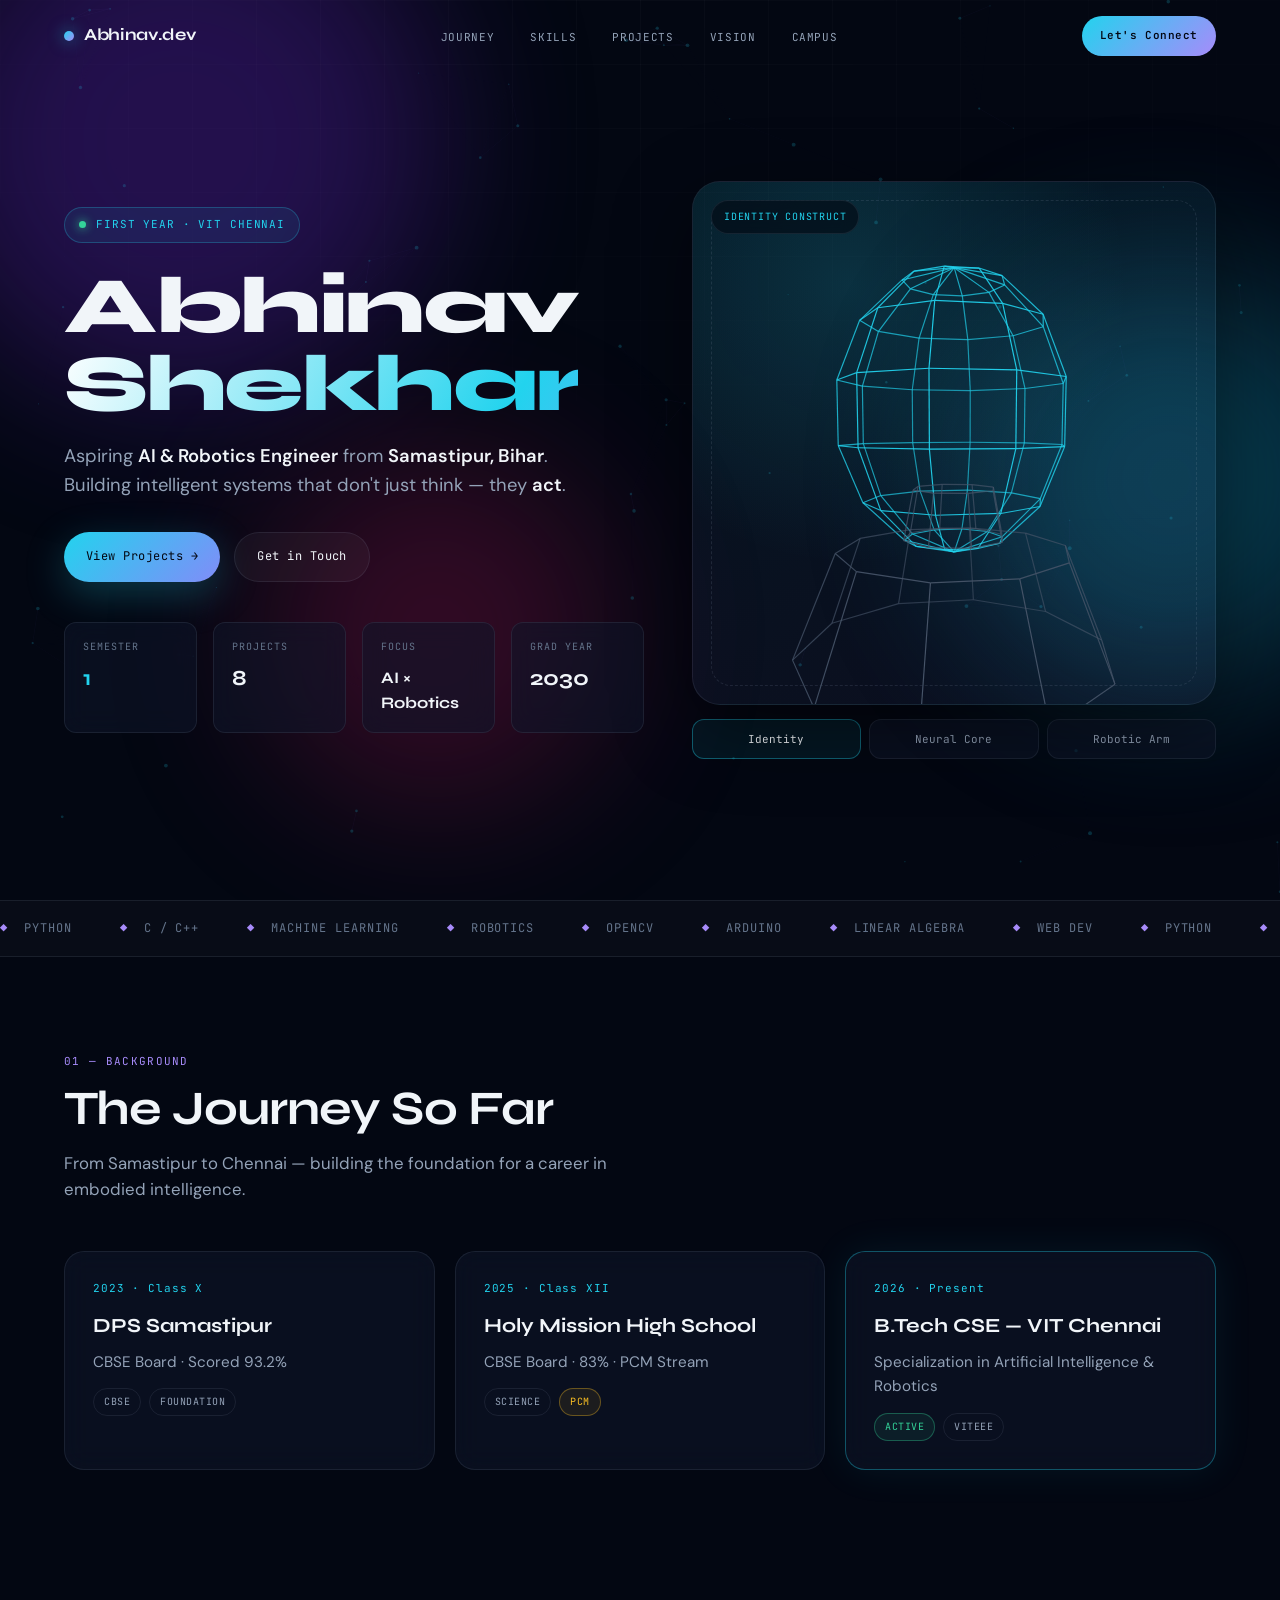
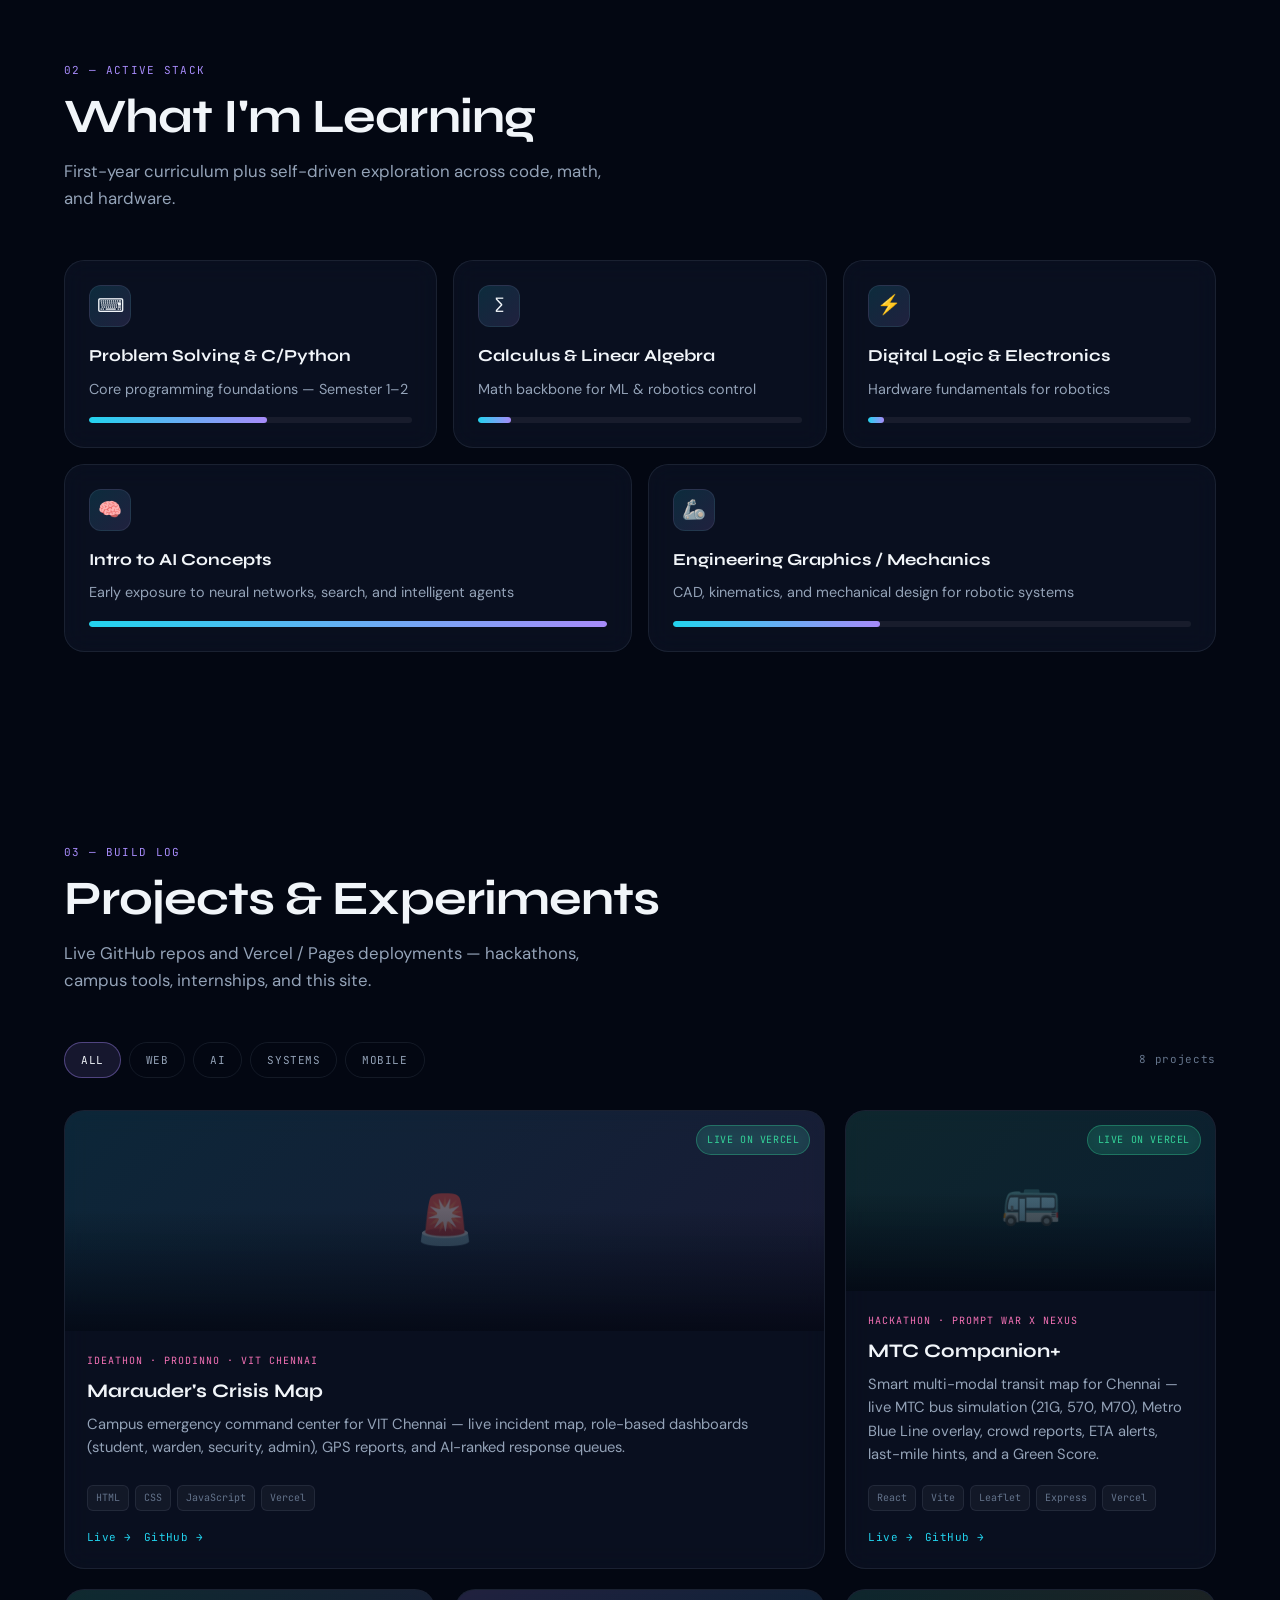
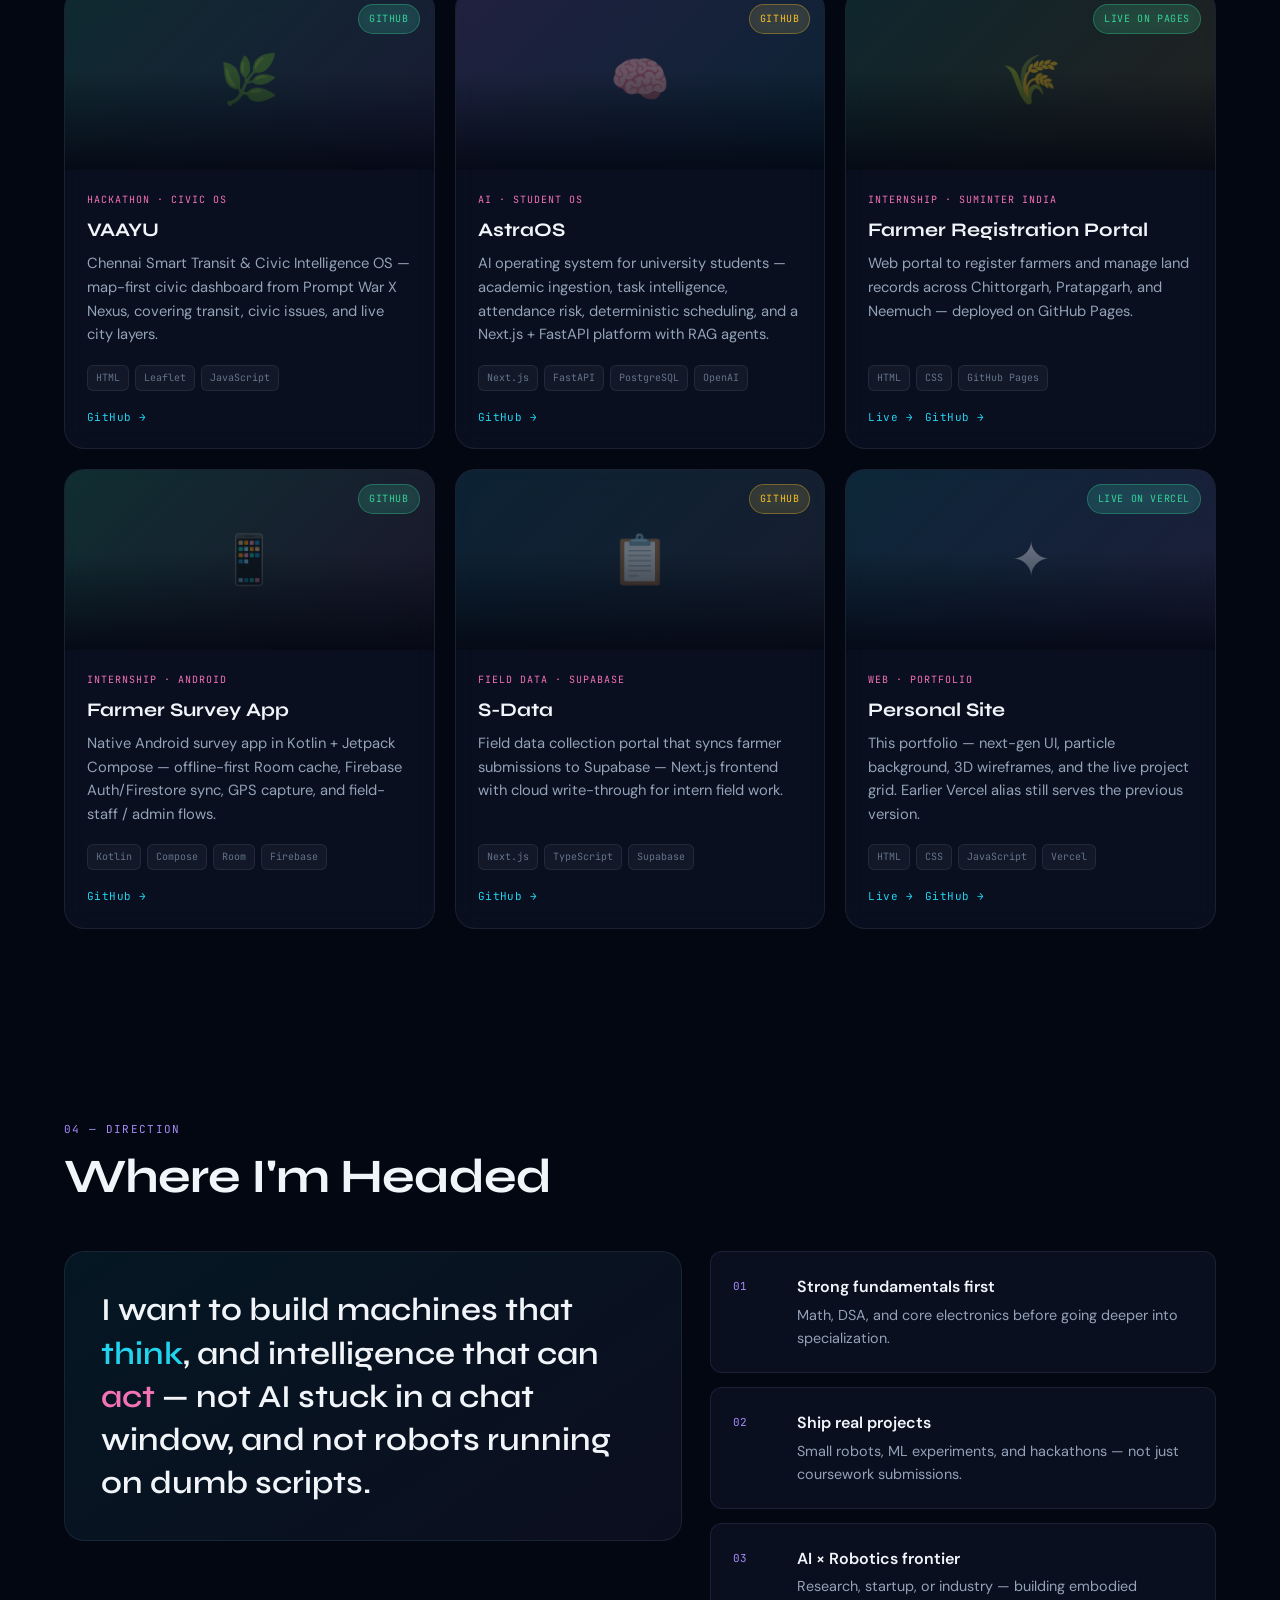
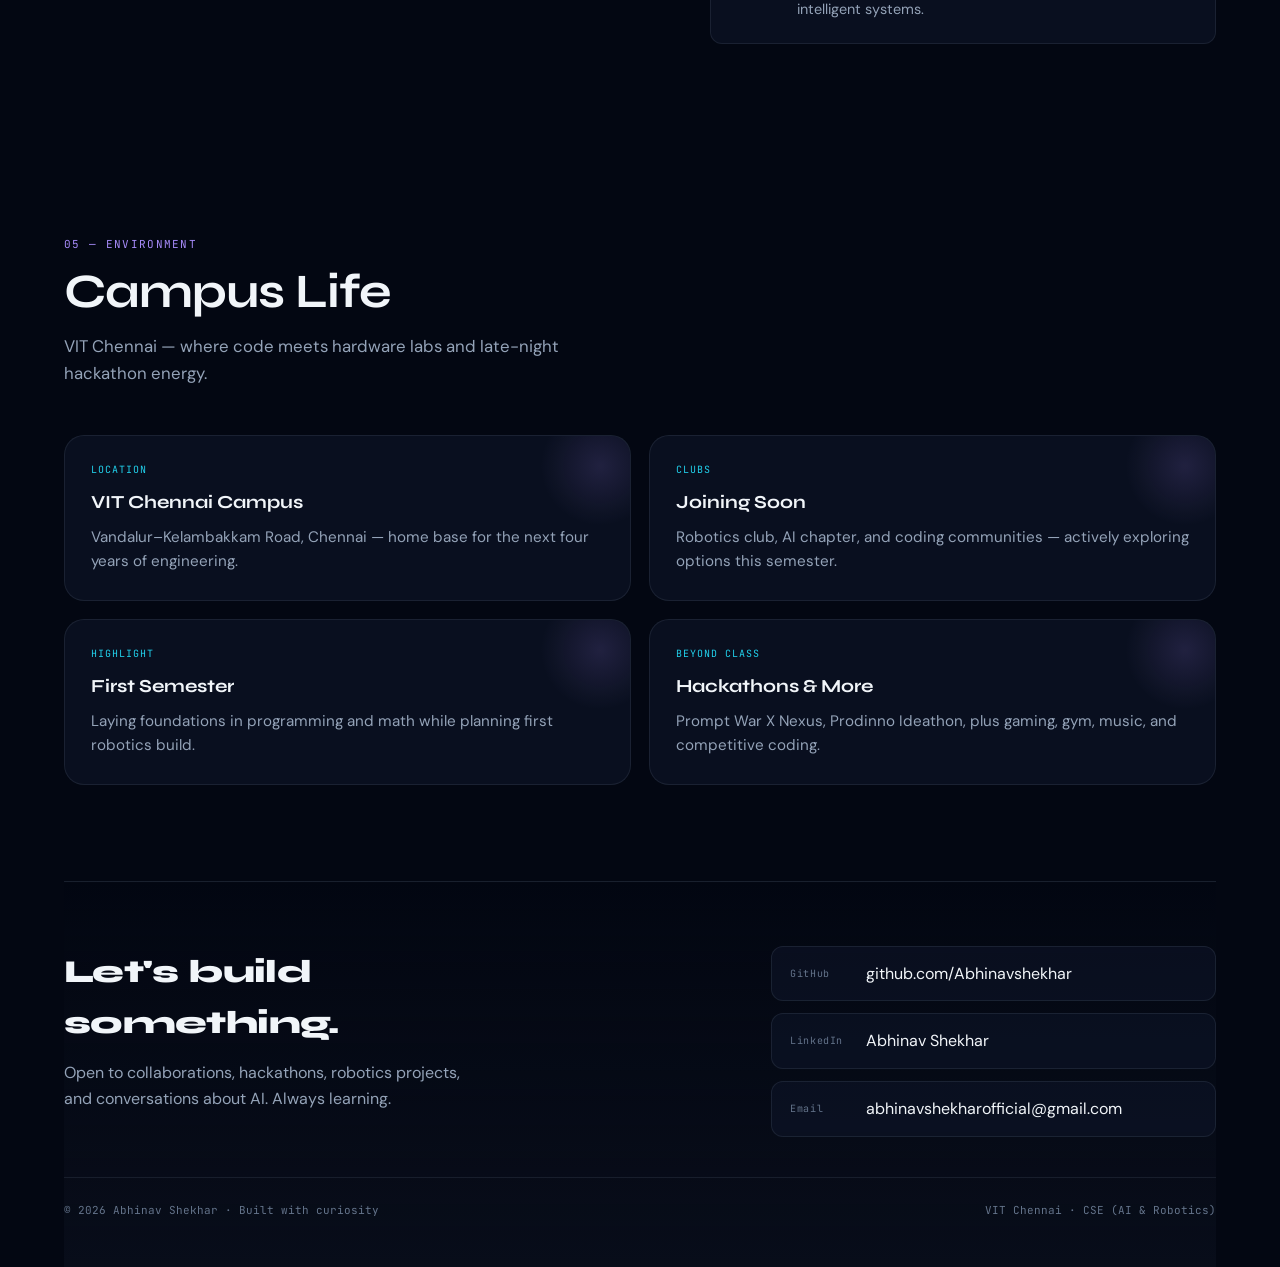
==== index.html @ 1f6b1447 "Replace placeholder projects with live GitHub and Vercel work Pull real repos and deployments: Marau" ====
<!DOCTYPE html>
<html lang="en">
<head>
<meta charset="UTF-8">
<meta name="viewport" content="width=device-width, initial-scale=1.0">
<title>Abhinav Shekhar — AI & Robotics Engineer</title>
<meta name="description" content="First-year CSE student at VIT Chennai. Building at the intersection of AI and robotics.">
<link rel="preconnect" href="https://fonts.googleapis.com">
<link href="https://fonts.googleapis.com/css2?family=Syne:wght@500;600;700;800&family=DM+Sans:ital,opsz,wght@0,9..40,400;0,9..40,500;0,9..40,600;1,9..40,400&family=JetBrains+Mono:wght@400;500;600&display=swap" rel="stylesheet">
<style>
  :root {
    --bg: #030712;
    --bg-2: #0a0f1c;
    --surface: rgba(15, 23, 42, 0.55);
    --surface-2: rgba(30, 41, 59, 0.45);
    --border: rgba(148, 163, 184, 0.12);
    --border-glow: rgba(56, 189, 248, 0.35);
    --text: #f1f5f9;
    --text-dim: #94a3b8;
    --text-faint: #64748b;
    --cyan: #22d3ee;
    --violet: #a78bfa;
    --pink: #f472b6;
    --amber: #fbbf24;
    --green: #34d399;
    --display: 'Syne', sans-serif;
    --body: 'DM Sans', sans-serif;
    --mono: 'JetBrains Mono', monospace;
    --radius: 20px;
    --radius-sm: 12px;
    --shadow: 0 24px 80px rgba(0, 0, 0, 0.45);
    --ease: cubic-bezier(0.22, 1, 0.36, 1);
  }

  *, *::before, *::after { margin: 0; padding: 0; box-sizing: border-box; }
  html { scroll-behavior: smooth; }
  body {
    font-family: var(--body);
    background: var(--bg);
    color: var(--text);
    line-height: 1.6;
    overflow-x: hidden;
  }

  .bg-canvas {
    position: fixed; inset: 0; z-index: 0; pointer-events: none;
    overflow: hidden;
  }
  .orb {
    position: absolute; border-radius: 50%; filter: blur(80px); opacity: 0.45;
    animation: floatOrb 18s var(--ease) infinite alternate;
  }
  .orb-1 { width: 520px; height: 520px; background: #4c1d95; top: -120px; left: -80px; }
  .orb-2 { width: 420px; height: 420px; background: #0e7490; top: 30%; right: -100px; animation-delay: -4s; }
  .orb-3 { width: 360px; height: 360px; background: #be185d; bottom: 10%; left: 20%; animation-delay: -8s; opacity: 0.25; }
  @keyframes floatOrb {
    0% { transform: translate(0, 0) scale(1); }
    100% { transform: translate(40px, -30px) scale(1.08); }
  }
  .grid-overlay {
    position: fixed; inset: 0; z-index: 0; pointer-events: none;
    background-image:
      linear-gradient(rgba(255,255,255,0.025) 1px, transparent 1px),
      linear-gradient(90deg, rgba(255,255,255,0.025) 1px, transparent 1px);
    background-size: 64px 64px;
    mask-image: radial-gradient(ellipse 90% 70% at 50% 0%, black, transparent 85%);
  }
  #particle-canvas {
    position: fixed; inset: 0; z-index: 0; pointer-events: none; opacity: 0.55;
  }

  .wrap {
    position: relative; z-index: 1;
    max-width: 1200px; margin: 0 auto; padding: 0 24px;
  }

  nav {
    position: fixed; top: 0; left: 0; right: 0; z-index: 100;
    padding: 16px 0;
    transition: background 0.4s var(--ease), border-color 0.4s, backdrop-filter 0.4s;
  }
  nav.scrolled {
    background: rgba(3, 7, 18, 0.72);
    backdrop-filter: blur(16px);
    border-bottom: 1px solid var(--border);
  }
  .nav-inner {
    max-width: 1200px; margin: 0 auto; padding: 0 24px;
    display: flex; align-items: center; justify-content: space-between; gap: 20px;
  }
  .brand {
    font-family: var(--display); font-weight: 700; font-size: 1.05rem;
    letter-spacing: -0.02em; text-decoration: none; color: var(--text);
    display: flex; align-items: center; gap: 10px;
  }
  .brand-dot {
    width: 10px; height: 10px; border-radius: 50%;
    background: linear-gradient(135deg, var(--cyan), var(--violet));
    box-shadow: 0 0 16px rgba(34, 211, 238, 0.6);
    animation: pulseDot 2.4s ease-in-out infinite;
  }
  @keyframes pulseDot {
    0%, 100% { transform: scale(1); opacity: 1; }
    50% { transform: scale(1.15); opacity: 0.7; }
  }
  .nav-links {
    display: flex; align-items: center; gap: 8px;
    list-style: none;
  }
  .nav-links a {
    font-family: var(--mono); font-size: 11px; letter-spacing: 0.06em;
    text-transform: uppercase; text-decoration: none; color: var(--text-dim);
    padding: 10px 14px; border-radius: 999px;
    transition: color 0.25s, background 0.25s;
  }
  .nav-links a:hover, .nav-links a.active {
    color: var(--text); background: rgba(255,255,255,0.06);
  }
  .nav-cta {
    font-family: var(--mono); font-size: 11px; letter-spacing: 0.05em;
    text-decoration: none; color: var(--bg);
    background: linear-gradient(135deg, var(--cyan), var(--violet));
    padding: 11px 18px; border-radius: 999px; font-weight: 600;
    transition: transform 0.25s var(--ease), box-shadow 0.25s;
  }
  .nav-cta:hover { transform: translateY(-2px); box-shadow: 0 8px 32px rgba(34,211,238,0.35); }
  .menu-btn {
    display: none; background: none; border: 1px solid var(--border);
    color: var(--text); width: 42px; height: 42px; border-radius: 12px; cursor: pointer;
  }
  @media (max-width: 860px) {
    .nav-links, .nav-cta { display: none; }
    .menu-btn { display: grid; place-items: center; }
    .nav-links.open {
      display: flex; flex-direction: column; position: absolute;
      top: calc(100% + 8px); left: 24px; right: 24px;
      background: rgba(10,15,28,0.95); backdrop-filter: blur(16px);
      border: 1px solid var(--border); border-radius: var(--radius-sm);
      padding: 12px;
    }
  }

  .hero {
    min-height: 100vh; display: grid;
    grid-template-columns: 1.05fr 0.95fr; gap: 48px; align-items: center;
    padding: 120px 0 80px;
  }
  @media (max-width: 920px) {
    .hero { grid-template-columns: 1fr; padding-top: 100px; min-height: auto; }
  }

  .hero-badge {
    display: inline-flex; align-items: center; gap: 10px;
    font-family: var(--mono); font-size: 11px; letter-spacing: 0.08em;
    text-transform: uppercase; color: var(--cyan);
    border: 1px solid rgba(34,211,238,0.25); background: rgba(34,211,238,0.08);
    padding: 8px 14px; border-radius: 999px; margin-bottom: 24px;
  }
  .hero-badge .live {
    width: 7px; height: 7px; border-radius: 50%; background: var(--green);
    box-shadow: 0 0 10px var(--green);
    animation: pulseDot 1.8s ease-in-out infinite;
  }

  .hero-title {
    font-family: var(--display); font-weight: 800;
    font-size: clamp(2.8rem, 7vw, 5rem); line-height: 0.98;
    letter-spacing: -0.03em; margin-bottom: 18px;
  }
  .hero-title .gradient {
    background: linear-gradient(120deg, #fff 0%, var(--cyan) 45%, var(--violet) 80%, var(--pink) 100%);
    background-size: 200% auto;
    -webkit-background-clip: text; background-clip: text; color: transparent;
    animation: shimmer 8s linear infinite;
  }
  @keyframes shimmer {
    0% { background-position: 0% center; }
    100% { background-position: 200% center; }
  }

  .hero-sub {
    font-size: clamp(1rem, 2vw, 1.15rem); color: var(--text-dim);
    max-width: 520px; margin-bottom: 32px;
  }
  .hero-sub strong { color: var(--text); font-weight: 600; }

  .hero-actions { display: flex; flex-wrap: wrap; gap: 14px; margin-bottom: 40px; }
  .btn {
    display: inline-flex; align-items: center; gap: 8px;
    font-family: var(--mono); font-size: 12px; letter-spacing: 0.04em;
    text-decoration: none; padding: 14px 22px; border-radius: 999px;
    transition: transform 0.3s var(--ease), box-shadow 0.3s, background 0.3s;
    border: none; cursor: pointer;
  }
  .btn-primary {
    color: var(--bg); background: linear-gradient(135deg, var(--cyan), #818cf8);
    box-shadow: 0 12px 40px rgba(34,211,238,0.25);
  }
  .btn-primary:hover { transform: translateY(-3px); box-shadow: 0 16px 48px rgba(34,211,238,0.35); }
  .btn-ghost {
    color: var(--text); background: rgba(255,255,255,0.04);
    border: 1px solid var(--border);
  }
  .btn-ghost:hover { background: rgba(255,255,255,0.08); transform: translateY(-2px); }

  .hero-metrics {
    display: grid; grid-template-columns: repeat(4, 1fr); gap: 16px;
  }
  @media (max-width: 640px) { .hero-metrics { grid-template-columns: repeat(2, 1fr); } }
  .metric {
    background: var(--surface); border: 1px solid var(--border);
    border-radius: var(--radius-sm); padding: 16px 18px;
    backdrop-filter: blur(12px);
    transition: border-color 0.3s, transform 0.3s var(--ease);
  }
  .metric:hover { border-color: var(--border-glow); transform: translateY(-4px); }
  .metric-label {
    font-family: var(--mono); font-size: 10px; color: var(--text-faint);
    letter-spacing: 0.1em; text-transform: uppercase; margin-bottom: 6px;
  }
  .metric-value {
    font-family: var(--display); font-weight: 700; font-size: 1.35rem;
  }
  .metric-value.accent { color: var(--cyan); }

  .hero-visual { position: relative; }
  .visual-frame {
    position: relative; aspect-ratio: 1/1; border-radius: 28px;
    background: linear-gradient(160deg, rgba(34,211,238,0.08), rgba(167,139,250,0.06));
    border: 1px solid var(--border); overflow: hidden;
    box-shadow: var(--shadow);
  }
  .visual-frame::before {
    content: ''; position: absolute; inset: 0;
    background: radial-gradient(circle at 30% 20%, rgba(34,211,238,0.15), transparent 50%);
    pointer-events: none;
  }
  .visual-ring {
    position: absolute; inset: 18px; border-radius: 20px;
    border: 1px dashed rgba(148,163,184,0.15);
    animation: spinSlow 30s linear infinite;
  }
  @keyframes spinSlow { to { transform: rotate(360deg); } }
  #model-stage {
    position: absolute; inset: 0; cursor: grab; touch-action: none;
  }
  #model-stage:active { cursor: grabbing; }
  #model-stage svg { width: 100%; height: 100%; }
  .model-scene { position: absolute; inset: 0; display: none; }
  .model-scene.active { display: block; }
  .visual-tag {
    position: absolute; top: 18px; left: 18px; z-index: 5;
    font-family: var(--mono); font-size: 10px; letter-spacing: 0.08em;
    text-transform: uppercase; color: var(--cyan);
    background: rgba(3,7,18,0.6); border: 1px solid var(--border);
    padding: 8px 12px; border-radius: 999px; backdrop-filter: blur(8px);
  }
  .model-tabs {
    display: flex; gap: 8px; margin-top: 14px;
  }
  .model-tab {
    flex: 1; padding: 12px; border-radius: var(--radius-sm);
    background: var(--surface); border: 1px solid var(--border);
    color: var(--text-dim); font-family: var(--mono); font-size: 11px;
    cursor: pointer; transition: all 0.25s;
  }
  .model-tab.active, .model-tab:hover {
    color: var(--text); border-color: rgba(34,211,238,0.4);
    background: rgba(34,211,238,0.08);
  }

  .marquee-wrap {
    border-block: 1px solid var(--border);
    background: rgba(255,255,255,0.02); overflow: hidden; padding: 18px 0;
  }
  .marquee-track {
    display: flex; gap: 48px; width: max-content;
    animation: marquee 28s linear infinite;
  }
  @keyframes marquee {
    0% { transform: translateX(0); }
    100% { transform: translateX(-50%); }
  }
  .marquee-item {
    font-family: var(--mono); font-size: 12px; letter-spacing: 0.08em;
    text-transform: uppercase; color: var(--text-faint); white-space: nowrap;
  }
  .marquee-item span { color: var(--violet); margin-right: 8px; }

  section { padding: 96px 0; }
  .section-head { margin-bottom: 48px; }
  .section-kicker {
    font-family: var(--mono); font-size: 11px; letter-spacing: 0.12em;
    text-transform: uppercase; color: var(--violet); margin-bottom: 12px;
  }
  .section-title {
    font-family: var(--display); font-weight: 700;
    font-size: clamp(2rem, 4vw, 3rem); letter-spacing: -0.02em;
    line-height: 1.1;
  }
  .section-desc {
    margin-top: 14px; color: var(--text-dim); max-width: 560px; font-size: 1.05rem;
  }

  .reveal {
    opacity: 0; transform: translateY(32px);
    transition: opacity 0.8s var(--ease), transform 0.8s var(--ease);
  }
  .reveal.visible { opacity: 1; transform: translateY(0); }
  .reveal-delay-1 { transition-delay: 0.1s; }
  .reveal-delay-2 { transition-delay: 0.2s; }
  .reveal-delay-3 { transition-delay: 0.3s; }

  .timeline-grid {
    display: grid; grid-template-columns: repeat(3, 1fr); gap: 20px;
  }
  @media (max-width: 860px) { .timeline-grid { grid-template-columns: 1fr; } }
  .timeline-card {
    position: relative; padding: 28px; border-radius: var(--radius);
    background: var(--surface); border: 1px solid var(--border);
    backdrop-filter: blur(12px); overflow: hidden;
    transition: transform 0.4s var(--ease), border-color 0.4s, box-shadow 0.4s;
  }
  .timeline-card::before {
    content: ''; position: absolute; top: 0; left: 0; right: 0; height: 3px;
    background: linear-gradient(90deg, var(--cyan), var(--violet));
    transform: scaleX(0); transform-origin: left;
    transition: transform 0.5s var(--ease);
  }
  .timeline-card:hover {
    transform: translateY(-8px); border-color: var(--border-glow);
    box-shadow: 0 20px 60px rgba(0,0,0,0.35);
  }
  .timeline-card:hover::before { transform: scaleX(1); }
  .timeline-card.current {
    border-color: rgba(34,211,238,0.35);
    box-shadow: 0 0 40px rgba(34,211,238,0.08);
  }
  .tl-year {
    font-family: var(--mono); font-size: 11px; color: var(--cyan);
    letter-spacing: 0.08em; margin-bottom: 12px;
  }
  .tl-title {
    font-family: var(--display); font-weight: 700; font-size: 1.25rem;
    margin-bottom: 8px;
  }
  .tl-sub { color: var(--text-dim); font-size: 0.95rem; margin-bottom: 14px; }
  .tag-row { display: flex; flex-wrap: wrap; gap: 8px; }
  .tag {
    font-family: var(--mono); font-size: 10px; letter-spacing: 0.05em;
    text-transform: uppercase; padding: 5px 10px; border-radius: 999px;
    border: 1px solid var(--border); color: var(--text-dim);
  }
  .tag.hot { color: var(--amber); border-color: rgba(251,191,36,0.35); background: rgba(251,191,36,0.08); }
  .tag.live { color: var(--green); border-color: rgba(52,211,153,0.35); background: rgba(52,211,153,0.08); }

  .bento {
    display: grid; grid-template-columns: repeat(12, 1fr); gap: 16px;
  }
  .bento-cell {
    grid-column: span 4; padding: 24px; border-radius: var(--radius);
    background: var(--surface); border: 1px solid var(--border);
    backdrop-filter: blur(12px);
    transition: transform 0.35s var(--ease), border-color 0.35s;
  }
  .bento-cell:hover { transform: translateY(-6px); border-color: var(--border-glow); }
  .bento-cell.wide { grid-column: span 6; }
  @media (max-width: 900px) {
    .bento-cell, .bento-cell.wide { grid-column: span 6; }
  }
  @media (max-width: 600px) {
    .bento-cell, .bento-cell.wide { grid-column: span 12; }
  }
  .skill-icon {
    width: 42px; height: 42px; border-radius: 12px; display: grid; place-items: center;
    font-size: 1.2rem; margin-bottom: 16px;
    background: linear-gradient(135deg, rgba(34,211,238,0.15), rgba(167,139,250,0.15));
    border: 1px solid var(--border);
  }
  .skill-name {
    font-family: var(--display); font-weight: 700; font-size: 1.05rem; margin-bottom: 8px;
  }
  .skill-meta { font-size: 0.9rem; color: var(--text-dim); margin-bottom: 16px; }
  .progress-track {
    height: 6px; background: rgba(255,255,255,0.06); border-radius: 999px; overflow: hidden;
  }
  .progress-fill {
    height: 100%; border-radius: 999px;
    background: linear-gradient(90deg, var(--cyan), var(--violet));
    width: 0; transition: width 1.2s var(--ease);
  }

  .project-toolbar {
    display: flex; flex-wrap: wrap; align-items: center; justify-content: space-between;
    gap: 16px; margin-bottom: 32px;
  }
  .filter-tabs { display: flex; flex-wrap: wrap; gap: 8px; }
  .filter-btn {
    font-family: var(--mono); font-size: 11px; letter-spacing: 0.05em;
    text-transform: uppercase; padding: 10px 16px; border-radius: 999px;
    border: 1px solid var(--border); background: transparent; color: var(--text-dim);
    cursor: pointer; transition: all 0.25s;
  }
  .filter-btn.active, .filter-btn:hover {
    color: var(--text); background: rgba(167,139,250,0.12);
    border-color: rgba(167,139,250,0.4);
  }
  .project-count {
    font-family: var(--mono); font-size: 11px; color: var(--text-faint);
    letter-spacing: 0.06em;
  }

  .projects-grid {
    display: grid; grid-template-columns: repeat(3, 1fr); gap: 20px;
  }
  @media (max-width: 980px) { .projects-grid { grid-template-columns: repeat(2, 1fr); } }
  @media (max-width: 640px) { .projects-grid { grid-template-columns: 1fr; } }

  .project-card {
    position: relative; border-radius: var(--radius); overflow: hidden;
    background: var(--surface); border: 1px solid var(--border);
    backdrop-filter: blur(12px);
    transition: transform 0.45s var(--ease), border-color 0.45s, box-shadow 0.45s;
    display: flex; flex-direction: column;
  }
  .project-card.hidden { display: none; }
  .project-card:hover {
    transform: translateY(-10px) scale(1.01);
    border-color: rgba(244,114,182,0.35);
    box-shadow: 0 28px 70px rgba(0,0,0,0.4);
  }
  .project-thumb {
    position: relative; height: 180px; overflow: hidden;
    background: linear-gradient(135deg, rgba(34,211,238,0.12), rgba(167,139,250,0.1));
  }
  .project-thumb::after {
    content: ''; position: absolute; inset: 0;
    background: linear-gradient(to top, rgba(3,7,18,0.85), transparent 55%);
  }
  .project-thumb-inner {
    position: absolute; inset: 0; display: grid; place-items: center;
    font-size: 3rem; opacity: 0.35;
    transition: transform 0.6s var(--ease), opacity 0.4s;
  }
  .project-card:hover .project-thumb-inner {
    transform: scale(1.08); opacity: 0.55;
  }
  .project-status {
    position: absolute; top: 14px; right: 14px; z-index: 2;
    font-family: var(--mono); font-size: 10px; letter-spacing: 0.06em;
    text-transform: uppercase; padding: 6px 10px; border-radius: 999px;
    backdrop-filter: blur(8px);
  }
  .status-live { background: rgba(52,211,153,0.15); color: var(--green); border: 1px solid rgba(52,211,153,0.35); }
  .status-build { background: rgba(251,191,36,0.12); color: var(--amber); border: 1px solid rgba(251,191,36,0.35); }
  .status-plan { background: rgba(148,163,184,0.12); color: var(--text-dim); border: 1px solid var(--border); }

  .project-body { padding: 22px; flex: 1; display: flex; flex-direction: column; }
  .project-cat {
    font-family: var(--mono); font-size: 10px; letter-spacing: 0.1em;
    text-transform: uppercase; color: var(--pink); margin-bottom: 10px;
  }
  .project-title {
    font-family: var(--display); font-weight: 700; font-size: 1.2rem;
    margin-bottom: 10px; line-height: 1.25;
  }
  .project-desc {
    font-size: 0.92rem; color: var(--text-dim); margin-bottom: 18px; flex: 1;
  }
  .project-stack { display: flex; flex-wrap: wrap; gap: 6px; margin-bottom: 18px; }
  .stack-pill {
    font-family: var(--mono); font-size: 10px; padding: 4px 8px; border-radius: 6px;
    background: rgba(255,255,255,0.04); color: var(--text-faint); border: 1px solid var(--border);
  }
  .project-links { display: flex; gap: 12px; }
  .project-link {
    font-family: var(--mono); font-size: 11px; letter-spacing: 0.04em;
    text-decoration: none; color: var(--cyan);
    display: inline-flex; align-items: center; gap: 6px;
    transition: color 0.2s, gap 0.2s;
  }
  .project-link:hover { color: var(--text); gap: 10px; }
  .project-link.muted { color: var(--text-faint); pointer-events: none; }

  .project-card.featured { grid-column: span 2; }
  @media (max-width: 980px) { .project-card.featured { grid-column: span 2; } }
  @media (max-width: 640px) { .project-card.featured { grid-column: span 1; } }
  .project-card.featured .project-thumb { height: 220px; }

  .goals-grid {
    display: grid; grid-template-columns: 1.1fr 0.9fr; gap: 28px; align-items: start;
  }
  @media (max-width: 900px) { .goals-grid { grid-template-columns: 1fr; } }
  .quote-block {
    padding: 36px; border-radius: var(--radius);
    background: linear-gradient(145deg, rgba(34,211,238,0.08), rgba(167,139,250,0.06));
    border: 1px solid var(--border);
    font-family: var(--display); font-weight: 600;
    font-size: clamp(1.4rem, 2.5vw, 2rem); line-height: 1.35;
  }
  .quote-block .hl-cyan { color: var(--cyan); }
  .quote-block .hl-pink { color: var(--pink); }
  .goal-cards { display: flex; flex-direction: column; gap: 14px; }
  .goal-card {
    display: flex; gap: 16px; padding: 22px; border-radius: var(--radius-sm);
    background: var(--surface); border: 1px solid var(--border);
    transition: transform 0.35s var(--ease), border-color 0.35s;
  }
  .goal-card:hover { transform: translateX(8px); border-color: var(--border-glow); }
  .goal-num {
    font-family: var(--mono); font-size: 11px; color: var(--violet);
    min-width: 48px; padding-top: 4px;
  }
  .goal-title { font-weight: 600; margin-bottom: 4px; }
  .goal-sub { font-size: 0.9rem; color: var(--text-dim); }

  .campus-grid {
    display: grid; grid-template-columns: repeat(2, 1fr); gap: 18px;
  }
  @media (max-width: 700px) { .campus-grid { grid-template-columns: 1fr; } }
  .campus-card {
    padding: 26px; border-radius: var(--radius); position: relative; overflow: hidden;
    background: var(--surface); border: 1px solid var(--border);
    transition: transform 0.4s var(--ease);
  }
  .campus-card:hover { transform: translateY(-6px); }
  .campus-card::after {
    content: ''; position: absolute; width: 120px; height: 120px; border-radius: 50%;
    background: radial-gradient(circle, rgba(167,139,250,0.15), transparent 70%);
    top: -30px; right: -30px; pointer-events: none;
  }
  .campus-label {
    font-family: var(--mono); font-size: 10px; letter-spacing: 0.1em;
    text-transform: uppercase; color: var(--cyan); margin-bottom: 10px;
  }
  .campus-title {
    font-family: var(--display); font-weight: 700; font-size: 1.15rem; margin-bottom: 8px;
  }
  .campus-body { color: var(--text-dim); font-size: 0.95rem; }

  footer {
    padding: 64px 0 48px;
    border-top: 1px solid var(--border);
    background: linear-gradient(to top, rgba(10,15,28,0.8), transparent);
  }
  .footer-grid {
    display: grid; grid-template-columns: 1.2fr 0.8fr; gap: 40px; margin-bottom: 40px;
  }
  @media (max-width: 760px) { .footer-grid { grid-template-columns: 1fr; } }
  .footer-title {
    font-family: var(--display); font-weight: 800; font-size: 2rem;
    letter-spacing: -0.02em; margin-bottom: 12px;
  }
  .footer-text { color: var(--text-dim); max-width: 420px; }
  .contact-links { display: flex; flex-direction: column; gap: 12px; }
  .contact-link {
    display: flex; align-items: center; gap: 12px; text-decoration: none;
    color: var(--text); padding: 14px 18px; border-radius: var(--radius-sm);
    background: var(--surface); border: 1px solid var(--border);
    transition: transform 0.3s var(--ease), border-color 0.3s;
  }
  .contact-link:hover { transform: translateX(6px); border-color: var(--border-glow); }
  .contact-link span:first-child {
    font-family: var(--mono); font-size: 10px; color: var(--text-faint);
    min-width: 64px; letter-spacing: 0.06em;
  }
  .footer-bottom {
    display: flex; justify-content: space-between; flex-wrap: wrap; gap: 12px;
    padding-top: 24px; border-top: 1px solid var(--border);
    font-family: var(--mono); font-size: 11px; color: var(--text-faint);
  }

  .loader {
    position: fixed; inset: 0; z-index: 9999; background: var(--bg);
    display: grid; place-items: center;
    transition: opacity 0.6s, visibility 0.6s;
  }
  .loader.done { opacity: 0; visibility: hidden; pointer-events: none; }
  .loader-text {
    font-family: var(--mono); font-size: 12px; letter-spacing: 0.2em;
    color: var(--cyan); animation: pulseDot 1.2s ease-in-out infinite;
  }

  @media (prefers-reduced-motion: reduce) {
    *, *::before, *::after {
      animation-duration: 0.01ms !important;
      animation-iteration-count: 1 !important;
      transition-duration: 0.01ms !important;
    }
    .reveal { opacity: 1; transform: none; }
  }
</style>
</head>
<body>

<div class="loader" id="loader"><div class="loader-text">INITIALIZING</div></div>

<div class="bg-canvas">
  <div class="orb orb-1"></div>
  <div class="orb orb-2"></div>
  <div class="orb orb-3"></div>
</div>
<div class="grid-overlay"></div>
<canvas id="particle-canvas"></canvas>

<nav id="nav">
  <div class="nav-inner">
    <a class="brand" href="#"><span class="brand-dot"></span>Abhinav.dev</a>
    <ul class="nav-links" id="nav-links">
      <li><a href="#schooling">Journey</a></li>
      <li><a href="#learning">Skills</a></li>
      <li><a href="#projects">Projects</a></li>
      <li><a href="#ambitions">Vision</a></li>
      <li><a href="#campus">Campus</a></li>
    </ul>
    <a class="nav-cta" href="#contact">Let's Connect</a>
    <button class="menu-btn" id="menu-btn" aria-label="Menu">☰</button>
  </div>
</nav>

<div class="wrap">
  <section class="hero">
    <div class="hero-copy">
      <div class="hero-badge reveal"><span class="live"></span> First Year · VIT Chennai</div>
      <h1 class="hero-title reveal reveal-delay-1">
        Abhinav<br><span class="gradient">Shekhar</span>
      </h1>
      <p class="hero-sub reveal reveal-delay-2">
        Aspiring <strong>AI & Robotics Engineer</strong> from <strong>Samastipur, Bihar</strong>.
        Building intelligent systems that don't just think — they <strong>act</strong>.
      </p>
      <div class="hero-actions reveal reveal-delay-2">
        <a class="btn btn-primary" href="#projects">View Projects →</a>
        <a class="btn btn-ghost" href="#contact">Get in Touch</a>
      </div>
      <div class="hero-metrics reveal reveal-delay-3">
        <div class="metric">
          <div class="metric-label">Semester</div>
          <div class="metric-value accent" data-count="1">0</div>
        </div>
        <div class="metric">
          <div class="metric-label">Projects</div>
          <div class="metric-value" data-count="8">0</div>
        </div>
        <div class="metric">
          <div class="metric-label">Focus</div>
          <div class="metric-value" style="font-size:1rem;padding-top:4px;">AI × Robotics</div>
        </div>
        <div class="metric">
          <div class="metric-label">Grad Year</div>
          <div class="metric-value" data-count="2030">0</div>
        </div>
      </div>
    </div>

    <div class="hero-visual reveal reveal-delay-2">
      <div class="visual-frame">
        <div class="visual-ring"></div>
        <div class="visual-tag" id="model-label-text">Identity Construct</div>
        <div id="model-stage"></div>
      </div>
      <div class="model-tabs">
        <button class="model-tab active" data-model="bust">Identity</button>
        <button class="model-tab" data-model="neural">Neural Core</button>
        <button class="model-tab" data-model="arm">Robotic Arm</button>
      </div>
    </div>
  </section>
</div>

<div class="marquee-wrap">
  <div class="marquee-track">
    <span class="marquee-item"><span>◆</span> Python</span>
    <span class="marquee-item"><span>◆</span> C / C++</span>
    <span class="marquee-item"><span>◆</span> Machine Learning</span>
    <span class="marquee-item"><span>◆</span> Robotics</span>
    <span class="marquee-item"><span>◆</span> OpenCV</span>
    <span class="marquee-item"><span>◆</span> Arduino</span>
    <span class="marquee-item"><span>◆</span> Linear Algebra</span>
    <span class="marquee-item"><span>◆</span> Web Dev</span>
    <span class="marquee-item"><span>◆</span> Python</span>
    <span class="marquee-item"><span>◆</span> C / C++</span>
    <span class="marquee-item"><span>◆</span> Machine Learning</span>
    <span class="marquee-item"><span>◆</span> Robotics</span>
    <span class="marquee-item"><span>◆</span> OpenCV</span>
    <span class="marquee-item"><span>◆</span> Arduino</span>
    <span class="marquee-item"><span>◆</span> Linear Algebra</span>
    <span class="marquee-item"><span>◆</span> Web Dev</span>
  </div>
</div>

<div class="wrap">
  <section id="schooling">
    <div class="section-head reveal">
      <div class="section-kicker">01 — Background</div>
      <h2 class="section-title">The Journey So Far</h2>
      <p class="section-desc">From Samastipur to Chennai — building the foundation for a career in embodied intelligence.</p>
    </div>
    <div class="timeline-grid">
      <div class="timeline-card reveal">
        <div class="tl-year">2023 · Class X</div>
        <div class="tl-title">DPS Samastipur</div>
        <div class="tl-sub">CBSE Board · Scored 93.2%</div>
        <div class="tag-row"><span class="tag">CBSE</span><span class="tag">Foundation</span></div>
      </div>
      <div class="timeline-card reveal reveal-delay-1">
        <div class="tl-year">2025 · Class XII</div>
        <div class="tl-title">Holy Mission High School</div>
        <div class="tl-sub">CBSE Board · 83% · PCM Stream</div>
        <div class="tag-row"><span class="tag">Science</span><span class="tag hot">PCM</span></div>
      </div>
      <div class="timeline-card current reveal reveal-delay-2">
        <div class="tl-year">2026 · Present</div>
        <div class="tl-title">B.Tech CSE — VIT Chennai</div>
        <div class="tl-sub">Specialization in Artificial Intelligence & Robotics</div>
        <div class="tag-row"><span class="tag live">Active</span><span class="tag">VITEEE</span></div>
      </div>
    </div>
  </section>

  <section id="learning">
    <div class="section-head reveal">
      <div class="section-kicker">02 — Active Stack</div>
      <h2 class="section-title">What I'm Learning</h2>
      <p class="section-desc">First-year curriculum plus self-driven exploration across code, math, and hardware.</p>
    </div>
    <div class="bento">
      <div class="bento-cell reveal">
        <div class="skill-icon">⌨</div>
        <div class="skill-name">Problem Solving & C/Python</div>
        <div class="skill-meta">Core programming foundations — Semester 1–2</div>
        <div class="progress-track"><div class="progress-fill" data-progress="55"></div></div>
      </div>
      <div class="bento-cell reveal reveal-delay-1">
        <div class="skill-icon">∑</div>
        <div class="skill-name">Calculus & Linear Algebra</div>
        <div class="skill-meta">Math backbone for ML & robotics control</div>
        <div class="progress-track"><div class="progress-fill" data-progress="10"></div></div>
      </div>
      <div class="bento-cell reveal reveal-delay-2">
        <div class="skill-icon">⚡</div>
        <div class="skill-name">Digital Logic & Electronics</div>
        <div class="skill-meta">Hardware fundamentals for robotics</div>
        <div class="progress-track"><div class="progress-fill" data-progress="5"></div></div>
      </div>
      <div class="bento-cell wide reveal">
        <div class="skill-icon">🧠</div>
        <div class="skill-name">Intro to AI Concepts</div>
        <div class="skill-meta">Early exposure to neural networks, search, and intelligent agents</div>
        <div class="progress-track"><div class="progress-fill" data-progress="100"></div></div>
      </div>
      <div class="bento-cell wide reveal reveal-delay-1">
        <div class="skill-icon">🦾</div>
        <div class="skill-name">Engineering Graphics / Mechanics</div>
        <div class="skill-meta">CAD, kinematics, and mechanical design for robotic systems</div>
        <div class="progress-track"><div class="progress-fill" data-progress="40"></div></div>
      </div>
    </div>
  </section>

  <section id="projects">
    <div class="section-head reveal">
      <div class="section-kicker">03 — Build Log</div>
      <h2 class="section-title">Projects & Experiments</h2>
      <p class="section-desc">Live GitHub repos and Vercel / Pages deployments — hackathons, campus tools, internships, and this site.</p>
    </div>

    <div class="project-toolbar reveal">
      <div class="filter-tabs">
        <button class="filter-btn active" data-filter="all">All</button>
        <button class="filter-btn" data-filter="web">Web</button>
        <button class="filter-btn" data-filter="ai">AI</button>
        <button class="filter-btn" data-filter="systems">Systems</button>
        <button class="filter-btn" data-filter="mobile">Mobile</button>
      </div>
      <div class="project-count"><span id="project-visible-count">8</span> projects</div>
    </div>

    <div class="projects-grid" id="projects-grid">
      <article class="project-card featured reveal" data-category="web ai systems">
        <div class="project-thumb">
          <div class="project-thumb-inner">🚨</div>
          <span class="project-status status-live">Live on Vercel</span>
        </div>
        <div class="project-body">
          <div class="project-cat">Ideathon · Prodinno · VIT Chennai</div>
          <h3 class="project-title">Marauder's Crisis Map</h3>
          <p class="project-desc">Campus emergency command center for VIT Chennai — live incident map, role-based dashboards (student, warden, security, admin), GPS reports, and AI-ranked response queues.</p>
          <div class="project-stack">
            <span class="stack-pill">HTML</span><span class="stack-pill">CSS</span><span class="stack-pill">JavaScript</span><span class="stack-pill">Vercel</span>
          </div>
          <div class="project-links">
            <a class="project-link" href="https://the-marauder-s-crisis-map.vercel.app" target="_blank" rel="noopener">Live →</a>
            <a class="project-link" href="https://github.com/abhinavshekhar/The-Marauder-s-Crisis-Map-" target="_blank" rel="noopener">GitHub →</a>
          </div>
        </div>
      </article>

      <article class="project-card reveal reveal-delay-1" data-category="web systems">
        <div class="project-thumb" style="background:linear-gradient(135deg,rgba(52,211,153,0.12),rgba(34,211,238,0.08));">
          <div class="project-thumb-inner">🚌</div>
          <span class="project-status status-live">Live on Vercel</span>
        </div>
        <div class="project-body">
          <div class="project-cat">Hackathon · Prompt War X Nexus</div>
          <h3 class="project-title">MTC Companion+</h3>
          <p class="project-desc">Smart multi-modal transit map for Chennai — live MTC bus simulation (21G, 570, M70), Metro Blue Line overlay, crowd reports, ETA alerts, last-mile hints, and a Green Score.</p>
          <div class="project-stack">
            <span class="stack-pill">React</span><span class="stack-pill">Vite</span><span class="stack-pill">Leaflet</span><span class="stack-pill">Express</span><span class="stack-pill">Vercel</span>
          </div>
          <div class="project-links">
            <a class="project-link" href="https://mtc-companion-plus.vercel.app" target="_blank" rel="noopener">Live →</a>
            <a class="project-link" href="https://github.com/abhinavshekhar/mtc-companion-plus" target="_blank" rel="noopener">GitHub →</a>
          </div>
        </div>
      </article>

      <article class="project-card reveal reveal-delay-2" data-category="web ai systems">
        <div class="project-thumb" style="background:linear-gradient(135deg,rgba(52,211,153,0.14),rgba(167,139,250,0.1));">
          <div class="project-thumb-inner">🌿</div>
          <span class="project-status status-live">GitHub</span>
        </div>
        <div class="project-body">
          <div class="project-cat">Hackathon · Civic OS</div>
          <h3 class="project-title">VAAYU</h3>
          <p class="project-desc">Chennai Smart Transit & Civic Intelligence OS — map-first civic dashboard from Prompt War X Nexus, covering transit, civic issues, and live city layers.</p>
          <div class="project-stack">
            <span class="stack-pill">HTML</span><span class="stack-pill">Leaflet</span><span class="stack-pill">JavaScript</span>
          </div>
          <div class="project-links">
            <a class="project-link" href="https://github.com/abhinavshekhar/promptxnexus" target="_blank" rel="noopener">GitHub →</a>
          </div>
        </div>
      </article>

      <article class="project-card reveal" data-category="ai web systems">
        <div class="project-thumb" style="background:linear-gradient(135deg,rgba(167,139,250,0.15),rgba(34,211,238,0.1));">
          <div class="project-thumb-inner">🧠</div>
          <span class="project-status status-build">GitHub</span>
        </div>
        <div class="project-body">
          <div class="project-cat">AI · Student OS</div>
          <h3 class="project-title">AstraOS</h3>
          <p class="project-desc">AI operating system for university students — academic ingestion, task intelligence, attendance risk, deterministic scheduling, and a Next.js + FastAPI platform with RAG agents.</p>
          <div class="project-stack">
            <span class="stack-pill">Next.js</span><span class="stack-pill">FastAPI</span><span class="stack-pill">PostgreSQL</span><span class="stack-pill">OpenAI</span>
          </div>
          <div class="project-links">
            <a class="project-link" href="https://github.com/abhinavshekhar/vit-" target="_blank" rel="noopener">GitHub →</a>
          </div>
        </div>
      </article>

      <article class="project-card reveal reveal-delay-1" data-category="web systems">
        <div class="project-thumb" style="background:linear-gradient(135deg,rgba(52,211,153,0.12),rgba(251,191,36,0.1));">
          <div class="project-thumb-inner">🌾</div>
          <span class="project-status status-live">Live on Pages</span>
        </div>
        <div class="project-body">
          <div class="project-cat">Internship · Suminter India</div>
          <h3 class="project-title">Farmer Registration Portal</h3>
          <p class="project-desc">Web portal to register farmers and manage land records across Chittorgarh, Pratapgarh, and Neemuch — deployed on GitHub Pages.</p>
          <div class="project-stack">
            <span class="stack-pill">HTML</span><span class="stack-pill">CSS</span><span class="stack-pill">GitHub Pages</span>
          </div>
          <div class="project-links">
            <a class="project-link" href="https://abhinavshekhar.github.io/suminter-farmer-data/" target="_blank" rel="noopener">Live →</a>
            <a class="project-link" href="https://github.com/abhinavshekhar/suminter-farmer-data" target="_blank" rel="noopener">GitHub →</a>
          </div>
        </div>
      </article>

      <article class="project-card reveal reveal-delay-2" data-category="mobile systems">
        <div class="project-thumb" style="background:linear-gradient(135deg,rgba(52,211,153,0.16),rgba(244,114,182,0.08));">
          <div class="project-thumb-inner">📱</div>
          <span class="project-status status-live">GitHub</span>
        </div>
        <div class="project-body">
          <div class="project-cat">Internship · Android</div>
          <h3 class="project-title">Farmer Survey App</h3>
          <p class="project-desc">Native Android survey app in Kotlin + Jetpack Compose — offline-first Room cache, Firebase Auth/Firestore sync, GPS capture, and field-staff / admin flows.</p>
          <div class="project-stack">
            <span class="stack-pill">Kotlin</span><span class="stack-pill">Compose</span><span class="stack-pill">Room</span><span class="stack-pill">Firebase</span>
          </div>
          <div class="project-links">
            <a class="project-link" href="https://github.com/abhinavshekhar/Farmer-record-app-internship-project" target="_blank" rel="noopener">GitHub →</a>
          </div>
        </div>
      </article>

      <article class="project-card reveal" data-category="web systems">
        <div class="project-thumb" style="background:linear-gradient(135deg,rgba(34,211,238,0.1),rgba(148,163,184,0.1));">
          <div class="project-thumb-inner">📋</div>
          <span class="project-status status-build">GitHub</span>
        </div>
        <div class="project-body">
          <div class="project-cat">Field Data · Supabase</div>
          <h3 class="project-title">S-Data</h3>
          <p class="project-desc">Field data collection portal that syncs farmer submissions to Supabase — Next.js frontend with cloud write-through for intern field work.</p>
          <div class="project-stack">
            <span class="stack-pill">Next.js</span><span class="stack-pill">TypeScript</span><span class="stack-pill">Supabase</span>
          </div>
          <div class="project-links">
            <a class="project-link" href="https://github.com/abhinavshekhar/S-Data" target="_blank" rel="noopener">GitHub →</a>
          </div>
        </div>
      </article>

      <article class="project-card reveal reveal-delay-1" data-category="web">
        <div class="project-thumb" style="background:linear-gradient(135deg,rgba(34,211,238,0.12),rgba(167,139,250,0.12));">
          <div class="project-thumb-inner">✦</div>
          <span class="project-status status-live">Live on Vercel</span>
        </div>
        <div class="project-body">
          <div class="project-cat">Web · Portfolio</div>
          <h3 class="project-title">Personal Site</h3>
          <p class="project-desc">This portfolio — next-gen UI, particle background, 3D wireframes, and the live project grid. Earlier Vercel alias still serves the previous version.</p>
          <div class="project-stack">
            <span class="stack-pill">HTML</span><span class="stack-pill">CSS</span><span class="stack-pill">JavaScript</span><span class="stack-pill">Vercel</span>
          </div>
          <div class="project-links">
            <a class="project-link" href="https://abhinavshekhar.vercel.app" target="_blank" rel="noopener">Live →</a>
            <a class="project-link" href="https://github.com/abhinavshekhar/my-website" target="_blank" rel="noopener">GitHub →</a>
          </div>
        </div>
      </article>
    </div>
  </section>

  <section id="ambitions">
    <div class="section-head reveal">
      <div class="section-kicker">04 — Direction</div>
      <h2 class="section-title">Where I'm Headed</h2>
    </div>
    <div class="goals-grid">
      <div class="quote-block reveal">
        I want to build machines that <span class="hl-cyan">think</span>, and intelligence that can <span class="hl-pink">act</span> —
        not AI stuck in a chat window, and not robots running on dumb scripts.
      </div>
      <div class="goal-cards">
        <div class="goal-card reveal reveal-delay-1">
          <div class="goal-num">01</div>
          <div>
            <div class="goal-title">Strong fundamentals first</div>
            <div class="goal-sub">Math, DSA, and core electronics before going deeper into specialization.</div>
          </div>
        </div>
        <div class="goal-card reveal reveal-delay-2">
          <div class="goal-num">02</div>
          <div>
            <div class="goal-title">Ship real projects</div>
            <div class="goal-sub">Small robots, ML experiments, and hackathons — not just coursework submissions.</div>
          </div>
        </div>
        <div class="goal-card reveal reveal-delay-3">
          <div class="goal-num">03</div>
          <div>
            <div class="goal-title">AI × Robotics frontier</div>
            <div class="goal-sub">Research, startup, or industry — building embodied intelligent systems.</div>
          </div>
        </div>
      </div>
    </div>
  </section>

  <section id="campus">
    <div class="section-head reveal">
      <div class="section-kicker">05 — Environment</div>
      <h2 class="section-title">Campus Life</h2>
      <p class="section-desc">VIT Chennai — where code meets hardware labs and late-night hackathon energy.</p>
    </div>
    <div class="campus-grid">
      <div class="campus-card reveal">
        <div class="campus-label">Location</div>
        <div class="campus-title">VIT Chennai Campus</div>
        <div class="campus-body">Vandalur–Kelambakkam Road, Chennai — home base for the next four years of engineering.</div>
      </div>
      <div class="campus-card reveal reveal-delay-1">
        <div class="campus-label">Clubs</div>
        <div class="campus-title">Joining Soon</div>
        <div class="campus-body">Robotics club, AI chapter, and coding communities — actively exploring options this semester.</div>
      </div>
      <div class="campus-card reveal reveal-delay-2">
        <div class="campus-label">Highlight</div>
        <div class="campus-title">First Semester</div>
        <div class="campus-body">Laying foundations in programming and math while planning first robotics build.</div>
      </div>
      <div class="campus-card reveal reveal-delay-3">
        <div class="campus-label">Beyond Class</div>
        <div class="campus-title">Hackathons & More</div>
        <div class="campus-body">Prompt War X Nexus, Prodinno Ideathon, plus gaming, gym, music, and competitive coding.</div>
      </div>
    </div>
  </section>

  <footer id="contact">
    <div class="footer-grid reveal">
      <div>
        <div class="footer-title">Let's build<br>something.</div>
        <p class="footer-text">Open to collaborations, hackathons, robotics projects, and conversations about AI. Always learning.</p>
      </div>
      <div class="contact-links">
        <a class="contact-link" href="https://github.com/Abhinavshekhar" target="_blank">
          <span>GitHub</span><span>github.com/Abhinavshekhar</span>
        </a>
        <a class="contact-link" href="https://www.linkedin.com/in/abhinav-shekhar-aa8b06411" target="_blank">
          <span>LinkedIn</span><span>Abhinav Shekhar</span>
        </a>
        <a class="contact-link" href="mailto:abhinavshekharofficial@gmail.com">
          <span>Email</span><span>abhinavshekharofficial@gmail.com</span>
        </a>
      </div>
    </div>
    <div class="footer-bottom">
      <span>© 2026 Abhinav Shekhar · Built with curiosity</span>
      <span>VIT Chennai · CSE (AI & Robotics)</span>
    </div>
  </footer>
</div>

<script>
window.addEventListener('load', () => {
  setTimeout(() => document.getElementById('loader').classList.add('done'), 600);
});

const nav = document.getElementById('nav');
const navLinks = document.getElementById('nav-links');
window.addEventListener('scroll', () => nav.classList.toggle('scrolled', window.scrollY > 40));
document.getElementById('menu-btn').addEventListener('click', () => navLinks.classList.toggle('open'));

const revealEls = document.querySelectorAll('.reveal');
const revealObs = new IntersectionObserver((entries) => {
  entries.forEach(e => { if (e.isIntersecting) e.target.classList.add('visible'); });
}, { threshold: 0.12, rootMargin: '0px 0px -40px 0px' });
revealEls.forEach(el => revealObs.observe(el));
document.querySelectorAll('.hero .reveal').forEach(el => setTimeout(() => el.classList.add('visible'), 100));

function animateCounters() {
  document.querySelectorAll('[data-count]').forEach(el => {
    const target = +el.dataset.count;
    const duration = 1200;
    const start = performance.now();
    function tick(now) {
      const p = Math.min((now - start) / duration, 1);
      const eased = 1 - Math.pow(1 - p, 3);
      el.textContent = Math.round(target * eased);
      if (p < 1) requestAnimationFrame(tick);
    }
    requestAnimationFrame(tick);
  });
}
setTimeout(animateCounters, 800);

const progressObs = new IntersectionObserver((entries) => {
  entries.forEach(e => {
    if (e.isIntersecting) {
      e.target.style.width = e.target.dataset.progress + '%';
      progressObs.unobserve(e.target);
    }
  });
}, { threshold: 0.3 });
document.querySelectorAll('.progress-fill').forEach(el => progressObs.observe(el));

const filterBtns = document.querySelectorAll('.filter-btn');
const projectCards = document.querySelectorAll('.project-card');
const countEl = document.getElementById('project-visible-count');
filterBtns.forEach(btn => {
  btn.addEventListener('click', () => {
    filterBtns.forEach(b => b.classList.remove('active'));
    btn.classList.add('active');
    const filter = btn.dataset.filter;
    let visible = 0;
    projectCards.forEach(card => {
      const cats = card.dataset.category.split(' ');
      const show = filter === 'all' || cats.includes(filter);
      card.classList.toggle('hidden', !show);
      if (show) visible++;
    });
    countEl.textContent = visible;
  });
});

(function(){
  const canvas = document.getElementById('particle-canvas');
  const ctx = canvas.getContext('2d');
  let w, h, particles = [];
  function resize(){
    w = canvas.width = window.innerWidth;
    h = canvas.height = window.innerHeight;
  }
  resize();
  window.addEventListener('resize', resize);
  for(let i=0;i<80;i++){
    particles.push({
      x: Math.random()*innerWidth, y: Math.random()*innerHeight,
      vx: (Math.random()-0.5)*0.3, vy: (Math.random()-0.5)*0.3,
      r: Math.random()*1.5+0.5
    });
  }
  function draw(){
    ctx.clearRect(0,0,w,h);
    particles.forEach((p,i) => {
      p.x += p.vx; p.y += p.vy;
      if(p.x<0||p.x>w) p.vx*=-1;
      if(p.y<0||p.y>h) p.vy*=-1;
      ctx.beginPath();
      ctx.arc(p.x,p.y,p.r,0,Math.PI*2);
      ctx.fillStyle = 'rgba(34,211,238,0.35)';
      ctx.fill();
      for(let j=i+1;j<particles.length;j++){
        const q = particles[j];
        const dx = p.x-q.x, dy = p.y-q.y, dist = Math.sqrt(dx*dx+dy*dy);
        if(dist < 120){
          ctx.beginPath();
          ctx.moveTo(p.x,p.y); ctx.lineTo(q.x,q.y);
          ctx.strokeStyle = `rgba(167,139,250,${0.08*(1-dist/120)})`;
          ctx.stroke();
        }
      }
    });
    requestAnimationFrame(draw);
  }
  draw();
})();

(function(){
  const stage = document.getElementById('model-stage');
  const NS = 'http://www.w3.org/2000/svg', VB = 400;
  const SIGNAL = '#22d3ee', AMBER = '#fbbf24', DIM = '#475569';
  function rotateY(p,a){const c=Math.cos(a),s=Math.sin(a);return{x:p.x*c+p.z*s,y:p.y,z:-p.x*s+p.z*c};}
  function rotateX(p,a){const c=Math.cos(a),s=Math.sin(a);return{x:p.x,y:p.y*c-p.z*s,z:p.y*s+p.z*c};}
  function project(p,sc,cx,cy,d){const f=d/(d+p.z);return{x:cx+p.x*f*sc,y:cy-p.y*f*sc,f};}
  function buildBust(){
    const pts=[], edges=[], headIdx={}; let idx=0;
    for(let i=0;i<=7;i++) for(let j=0;j<10;j++){
      const lat=(i/7-0.5)*Math.PI, lon=(j/10)*Math.PI*2, r=1;
      pts.push({x:r*Math.cos(lat)*Math.cos(lon)*0.92,y:r*Math.sin(lat)*1.12+0.55,z:r*Math.cos(lat)*Math.sin(lon)*0.95,type:'signal'});
      headIdx[`${i}_${j}`]=idx++;
    }
    for(let i=0;i<=7;i++) for(let j=0;j<10;j++){
      edges.push([headIdx[`${i}_${j}`],headIdx[`${i}_${(j+1)%10}`],'signal']);
      if(i<7) edges.push([headIdx[`${i}_${j}`],headIdx[`${i+1}_${j}`],'signal']);
    }
    function ring(y,r,n,t){const s=pts.length;for(let j=0;j<n;j++){const lon=(j/n)*Math.PI*2;pts.push({x:r*Math.cos(lon),y,z:r*Math.sin(lon),type:t});}for(let j=0;j<n;j++)edges.push([s+j,s+(j+1)%n,t]);return s;}
    const nt=ring(-0.05,0.34,8,'dim'), nb=ring(-0.45,0.42,8,'dim');
    for(let j=0;j<8;j++) edges.push([nt+j,nb+j,'dim']);
    const st=ring(-0.55,0.95,10,'dim'), sb=ring(-1.4,1.3,10,'dim');
    for(let j=0;j<10;j++) edges.push([st+j,sb+j,'dim']);
    return {pts,edges};
  }
  function buildNeural(){
    const pts=[], edges=[], n=22;
    for(let i=0;i<n;i++){const th=Math.random()*Math.PI*2,ph=Math.acos(Math.random()*2-1),r=1.3*(0.65+Math.random()*0.35);
      pts.push({x:r*Math.sin(ph)*Math.cos(th),y:r*Math.cos(ph),z:r*Math.sin(ph)*Math.sin(th),type:i%6===0?'core':'signal'});}
    for(let i=0;i<n;i++){const d=[];for(let j=0;j<n;j++){if(i===j)continue;const dx=pts[i].x-pts[j].x,dy=pts[i].y-pts[j].y,dz=pts[i].z-pts[j].z;d.push({j,d:dx*dx+dy*dy+dz*dz});}
      d.sort((a,b)=>a.d-b.d); edges.push([i,d[0].j,'link'],[i,d[1].j,'link']);}
    return {pts,edges};
  }
  function buildArm(){const pts=[],edges=[],s=pts.length,n=12;
    for(let j=0;j<n;j++){const lon=(j/n)*Math.PI*2;pts.push({x:0.85*Math.cos(lon),y:-1,z:0.85*Math.sin(lon),type:'dim'});}
    for(let j=0;j<n;j++) edges.push([s+j,s+(j+1)%n,'dim']);
    return {pts,edges,isArm:true};}
  const modelData={bust:buildBust(),neural:buildNeural(),arm:buildArm()};
  const modelMeta={bust:{label:'Identity Construct'},neural:{label:'Neural Core'},arm:{label:'Robotic Arm'}};
  const scenes={};
  Object.keys(modelData).forEach(key=>{
    const svg=document.createElementNS(NS,'svg');
    svg.setAttribute('viewBox',`0 0 ${VB} ${VB}`);
    svg.classList.add('model-scene'); svg.dataset.model=key;
    stage.appendChild(svg); scenes[key]=svg;
  });
  scenes.bust.classList.add('active');
  function ensureLines(svg,n,klass){let g=svg.querySelector(`g.${klass}`);if(!g){g=document.createElementNS(NS,'g');g.classList.add(klass);svg.appendChild(g);}while(g.children.length<n){g.appendChild(document.createElementNS(NS,'line'));}while(g.children.length>n){g.removeChild(g.lastChild);}return g;}
  function ensureDots(svg,n,klass){let g=svg.querySelector(`g.${klass}`);if(!g){g=document.createElementNS(NS,'g');g.classList.add(klass);svg.appendChild(g);}while(g.children.length<n){g.appendChild(document.createElementNS(NS,'circle'));}while(g.children.length>n){g.removeChild(g.lastChild);}return g;}
  function color(t){return t==='core'?AMBER:t==='dim'?DIM:SIGNAL;}
  let armT=0;
  function renderArm(svg,data,rx,ry,cx,cy,d,sc){
    const t=armT,j1=Math.sin(t*0.6)*0.35,j2=Math.sin(t*0.9)*0.2-0.55,j3=Math.sin(t*1.3)*0.3-0.5;
    function rotZ(p,a){const c=Math.cos(a),s=Math.sin(a);return{x:p.x*c-p.y*s,y:p.x*s+p.y*c,z:p.z};}
    function add(a,b){return{x:a.x+b.x,y:a.y+b.y,z:a.z+b.z};}
    const base={x:0,y:-1,z:0},p1=add(base,{x:0,y:0.2,z:0});
    const l1=[{x:0,y:0,z:0},{x:0,y:1.5,z:0}].map(p=>add(rotateY(p,j1),p1));
    const p2=l1[1];
    const l2=[{x:0,y:0,z:0},{x:1.3,y:0,z:0}].map(p=>add(rotateY(rotZ(p,j2),j1),p2));
    const p3=l2[1];
    const l3=[{x:0,y:0,z:0},{x:0.9,y:0,z:0}].map(p=>add(rotateY(rotZ(p,j2+j3),j1),p3));
    function pp(p){return project(rotateX(rotateY(p,ry),rx),sc,cx,cy,d);}
    const segs=[{f:p1,t:p2},{f:p2,t:p3},{f:p3,t:l3[1]}];
    const bg=ensureLines(svg,data.edges.length,'be');
    data.edges.forEach(([a,b],i)=>{const pa=pp(data.pts[a]),pb=pp(data.pts[b]),ln=bg.children[i];
      ln.setAttribute('x1',pa.x.toFixed(1));ln.setAttribute('y1',pa.y.toFixed(1));
      ln.setAttribute('x2',pb.x.toFixed(1));ln.setAttribute('y2',pb.y.toFixed(1));
      ln.setAttribute('stroke',DIM);ln.setAttribute('stroke-width','0.8');ln.setAttribute('opacity','0.45');});
    const ag=ensureLines(svg,segs.length,'ae');
    segs.forEach((s,i)=>{const pa=pp(s.f),pb=pp(s.t),ln=ag.children[i];
      ln.setAttribute('x1',pa.x.toFixed(1));ln.setAttribute('y1',pa.y.toFixed(1));
      ln.setAttribute('x2',pb.x.toFixed(1));ln.setAttribute('y2',pb.y.toFixed(1));
      ln.setAttribute('stroke',SIGNAL);ln.setAttribute('stroke-width','2.5');ln.setAttribute('stroke-linecap','round');});
    const jg=ensureDots(svg,4,'aj');
    [p1,p2,p3,l3[1]].forEach((p,i)=>{const pr=pp(p),c=jg.children[i];
      c.setAttribute('cx',pr.x.toFixed(1));c.setAttribute('cy',pr.y.toFixed(1));
      c.setAttribute('r',i===3?'6':'3.5');c.setAttribute('fill',i===3?AMBER:SIGNAL);});
  }
  function renderScene(key,rx,ry){
    const svg=scenes[key], data=modelData[key], cx=VB/2, cy=VB/2+(key==='bust'?30:0), dist=4.2, sc=95;
    if(data.isArm){renderArm(svg,data,rx,ry,cx,cy,dist,sc);return;}
    const proj=data.pts.map(p=>{let r=rotateY(p,ry);r=rotateX(r,rx);return{...project(r,sc,cx,cy,dist),type:p.type};});
    const lg=ensureLines(svg,data.edges.length,'eg');
    data.edges.forEach(([a,b,t],i)=>{const pa=proj[a],pb=proj[b],ln=lg.children[i];
      ln.setAttribute('x1',pa.x.toFixed(1));ln.setAttribute('y1',pa.y.toFixed(1));
      ln.setAttribute('x2',pb.x.toFixed(1));ln.setAttribute('y2',pb.y.toFixed(1));
      ln.setAttribute('stroke',color(t==='link'?'signal':t));ln.setAttribute('stroke-width',t==='core'?'1.2':'0.9');
      ln.setAttribute('opacity',((pa.f+pb.f)/2*(t==='link'?0.35:0.75)).toFixed(2));});
    if(key==='neural'){
      const nodes=proj.filter(p=>p.type==='signal'||p.type==='core');
      const ng=ensureDots(svg,nodes.length,'nd');
      nodes.forEach((p,i)=>{const c=ng.children[i];
        c.setAttribute('cx',p.x.toFixed(1));c.setAttribute('cy',p.y.toFixed(1));
        c.setAttribute('r',p.type==='core'?'3.4':'2.6');c.setAttribute('fill',p.type==='core'?AMBER:SIGNAL);});
    }
  }
  let activeKey='bust', rotY=0.3, rotX=-0.1, dragging=false, prevX=0, auto=true, idle=null, velY=0;
  const labelEl=document.getElementById('model-label-text');
  const tabs=document.querySelectorAll('.model-tab');
  function setModel(key){
    if(key===activeKey)return;
    scenes[activeKey].classList.remove('active');
    activeKey=key; scenes[activeKey].classList.add('active');
    labelEl.textContent=modelMeta[key].label;
    tabs.forEach(t=>t.classList.toggle('active',t.dataset.model===key));
  }
  tabs.forEach(t=>t.addEventListener('click',()=>setModel(t.dataset.model)));
  function onDown(x){dragging=true;auto=false;prevX=x;if(idle)clearTimeout(idle);}
  function onMove(x){if(!dragging)return;const dx=x-prevX;rotY+=dx*0.01;velY=dx*0.01;prevX=x;}
  function onUp(){dragging=false;idle=setTimeout(()=>auto=true,1800);}
  stage.addEventListener('mousedown',e=>onDown(e.clientX));
  window.addEventListener('mousemove',e=>onMove(e.clientX));
  window.addEventListener('mouseup',onUp);
  stage.addEventListener('touchstart',e=>onDown(e.touches[0].clientX),{passive:true});
  stage.addEventListener('touchmove',e=>onMove(e.touches[0].clientX),{passive:true});
  stage.addEventListener('touchend',onUp);
  function animate(){
    requestAnimationFrame(animate);
    if(auto) rotY+=0.006; else if(!dragging){rotY+=velY;velY*=0.95;}
    armT+=0.012;
    Object.keys(modelData).forEach(k=>renderScene(k,rotX,rotY));
  }
  animate();
})();
</script>
</body>
</html>
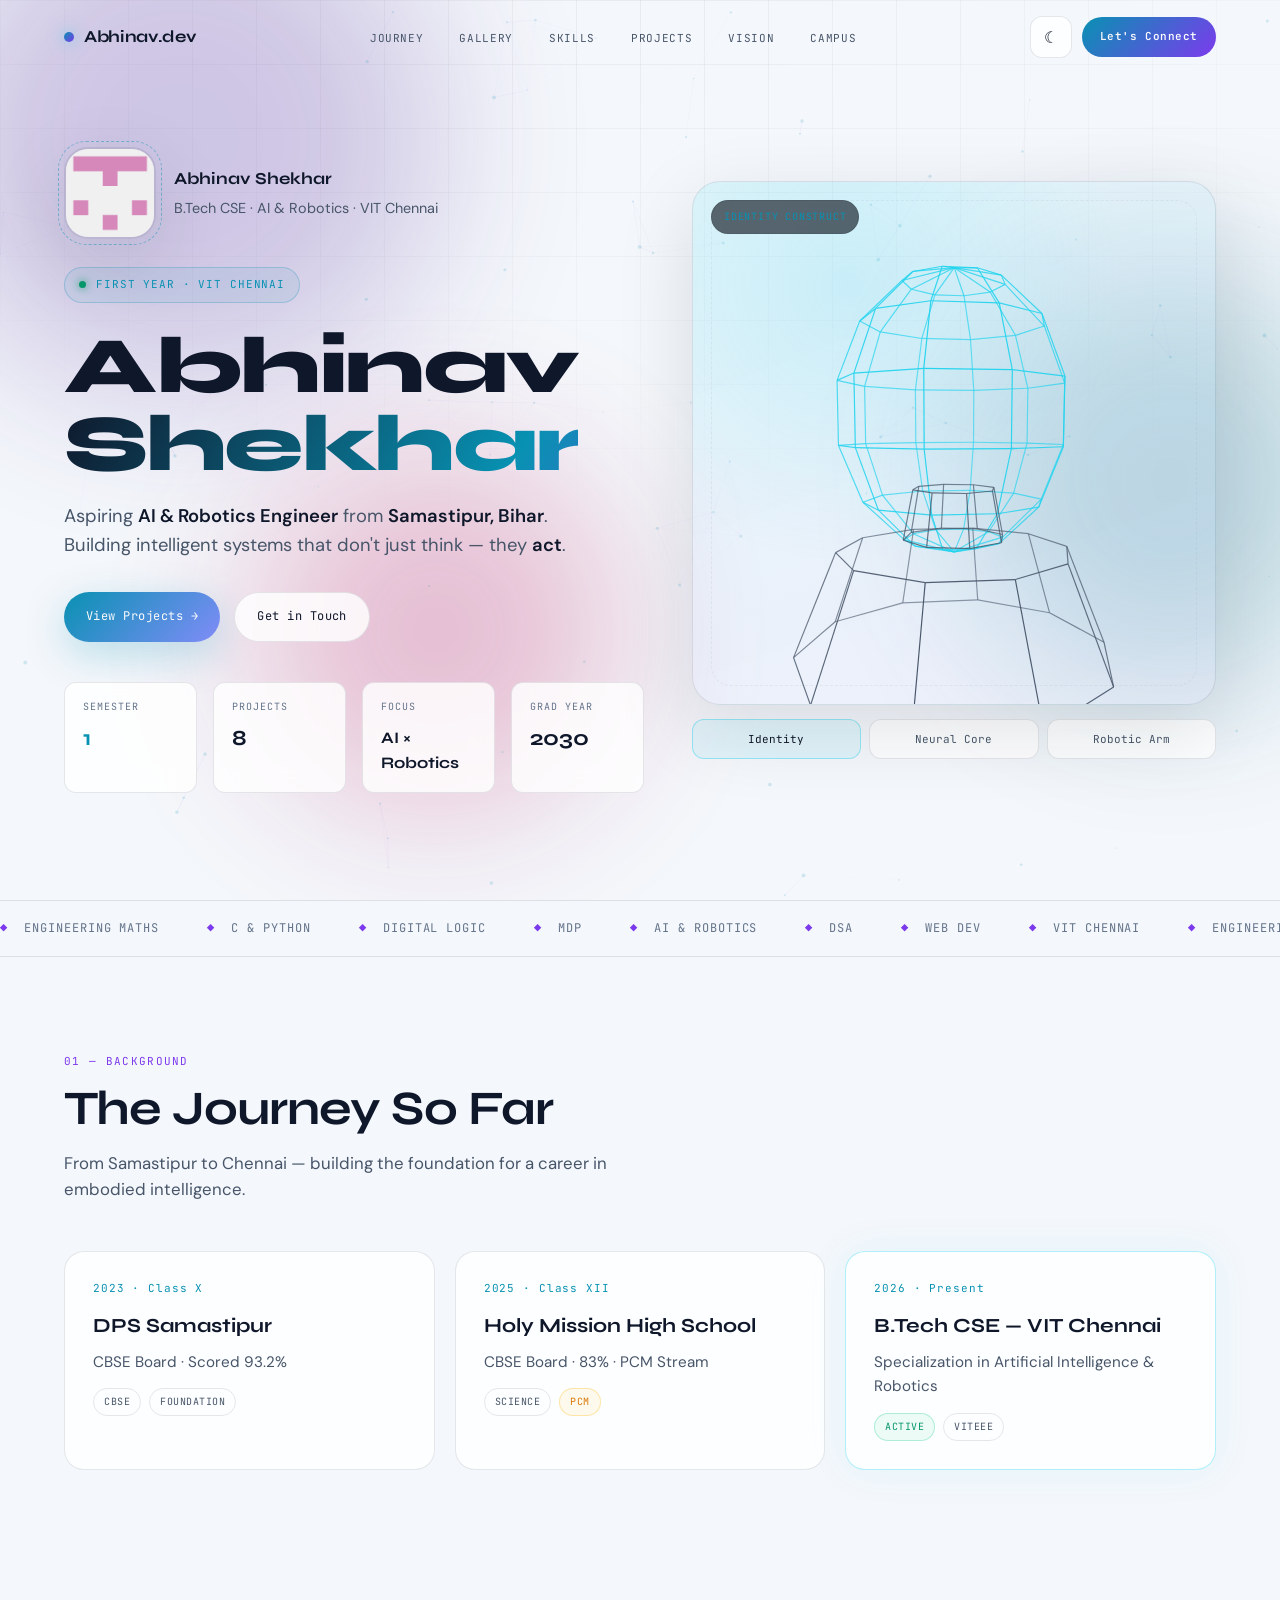
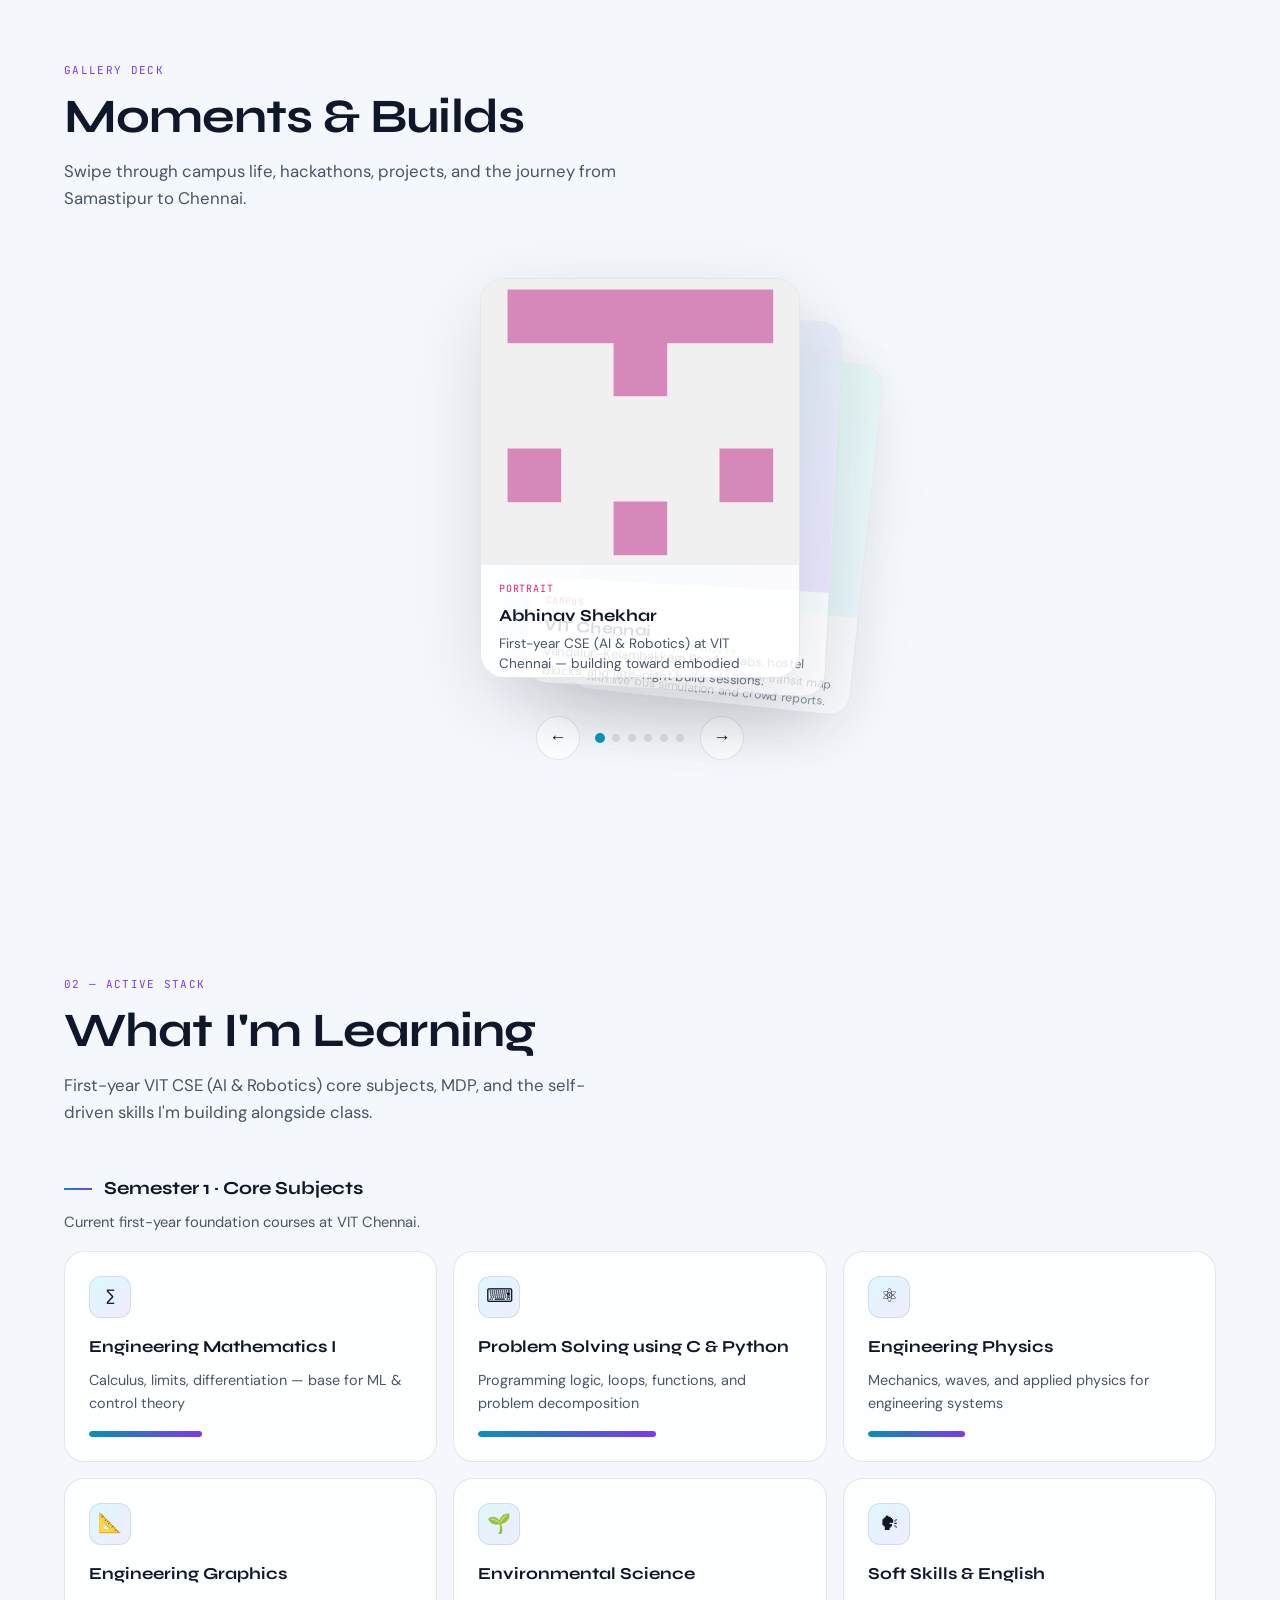
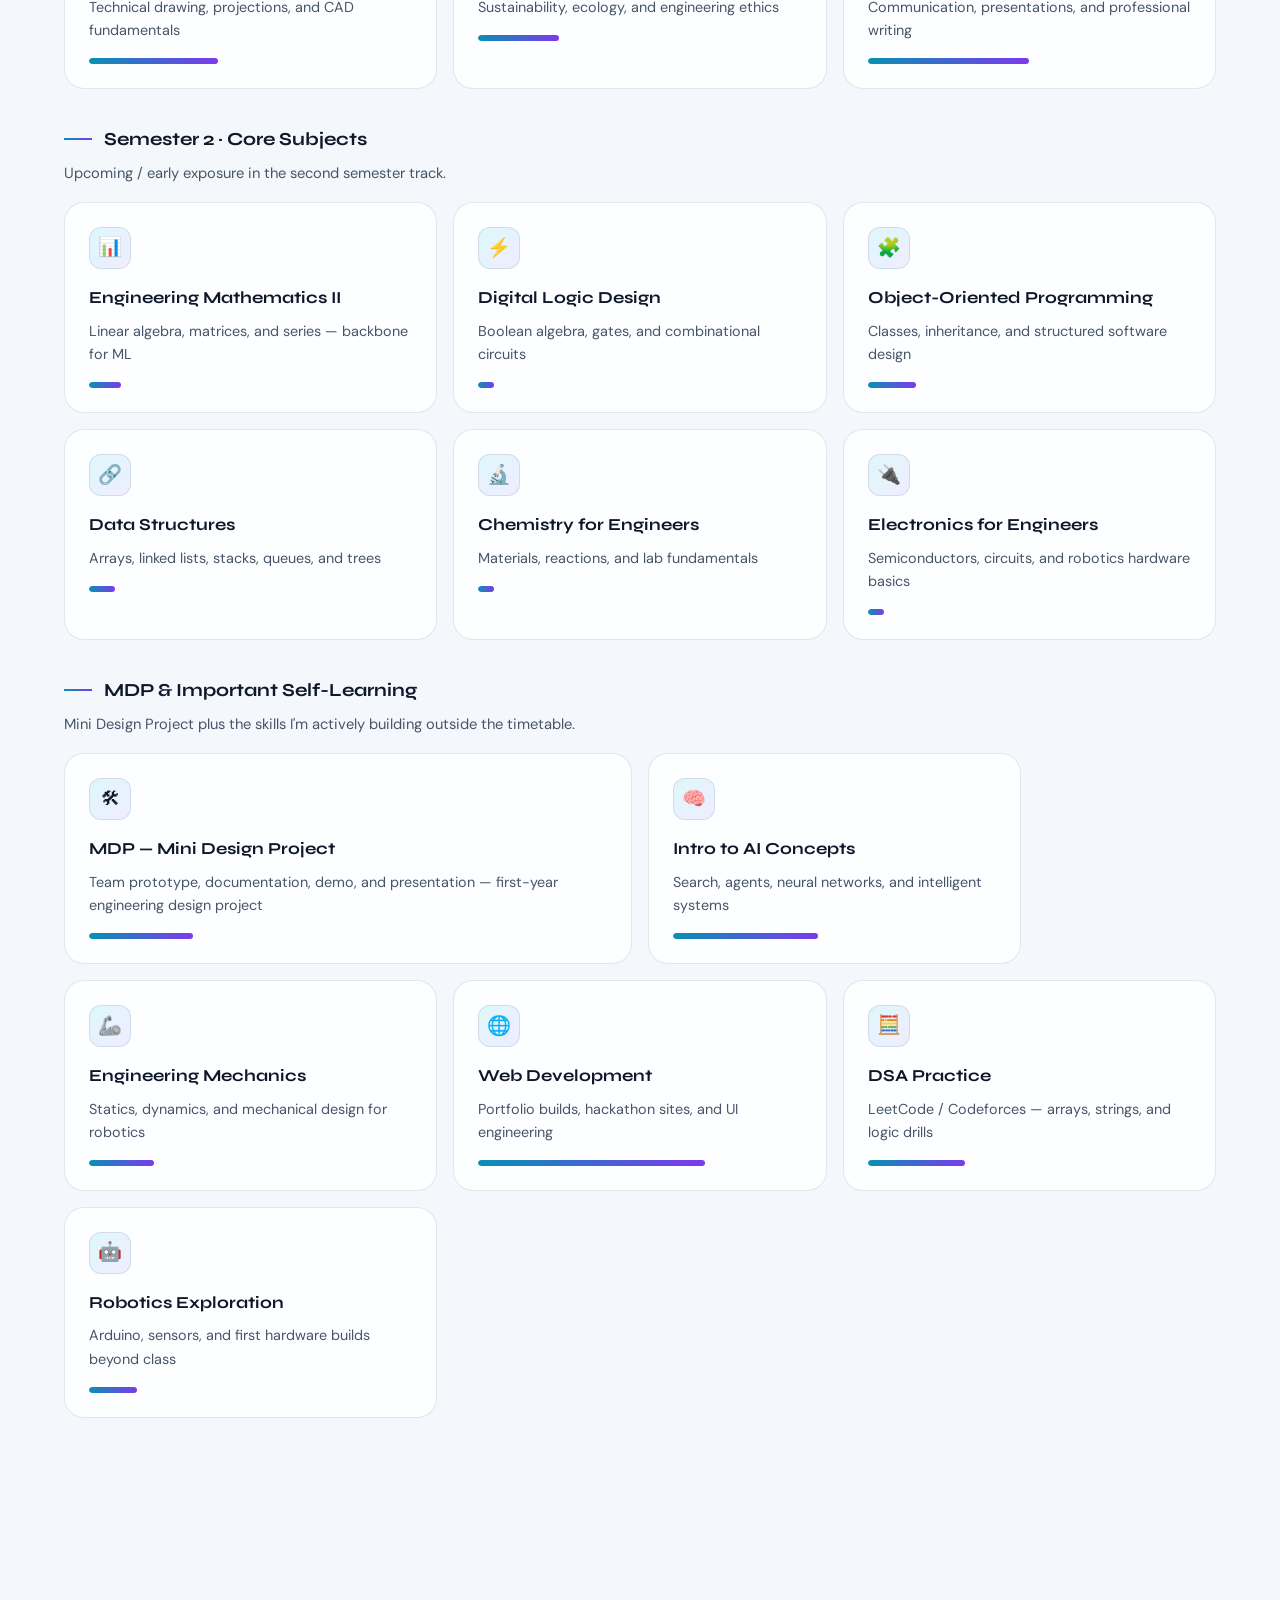
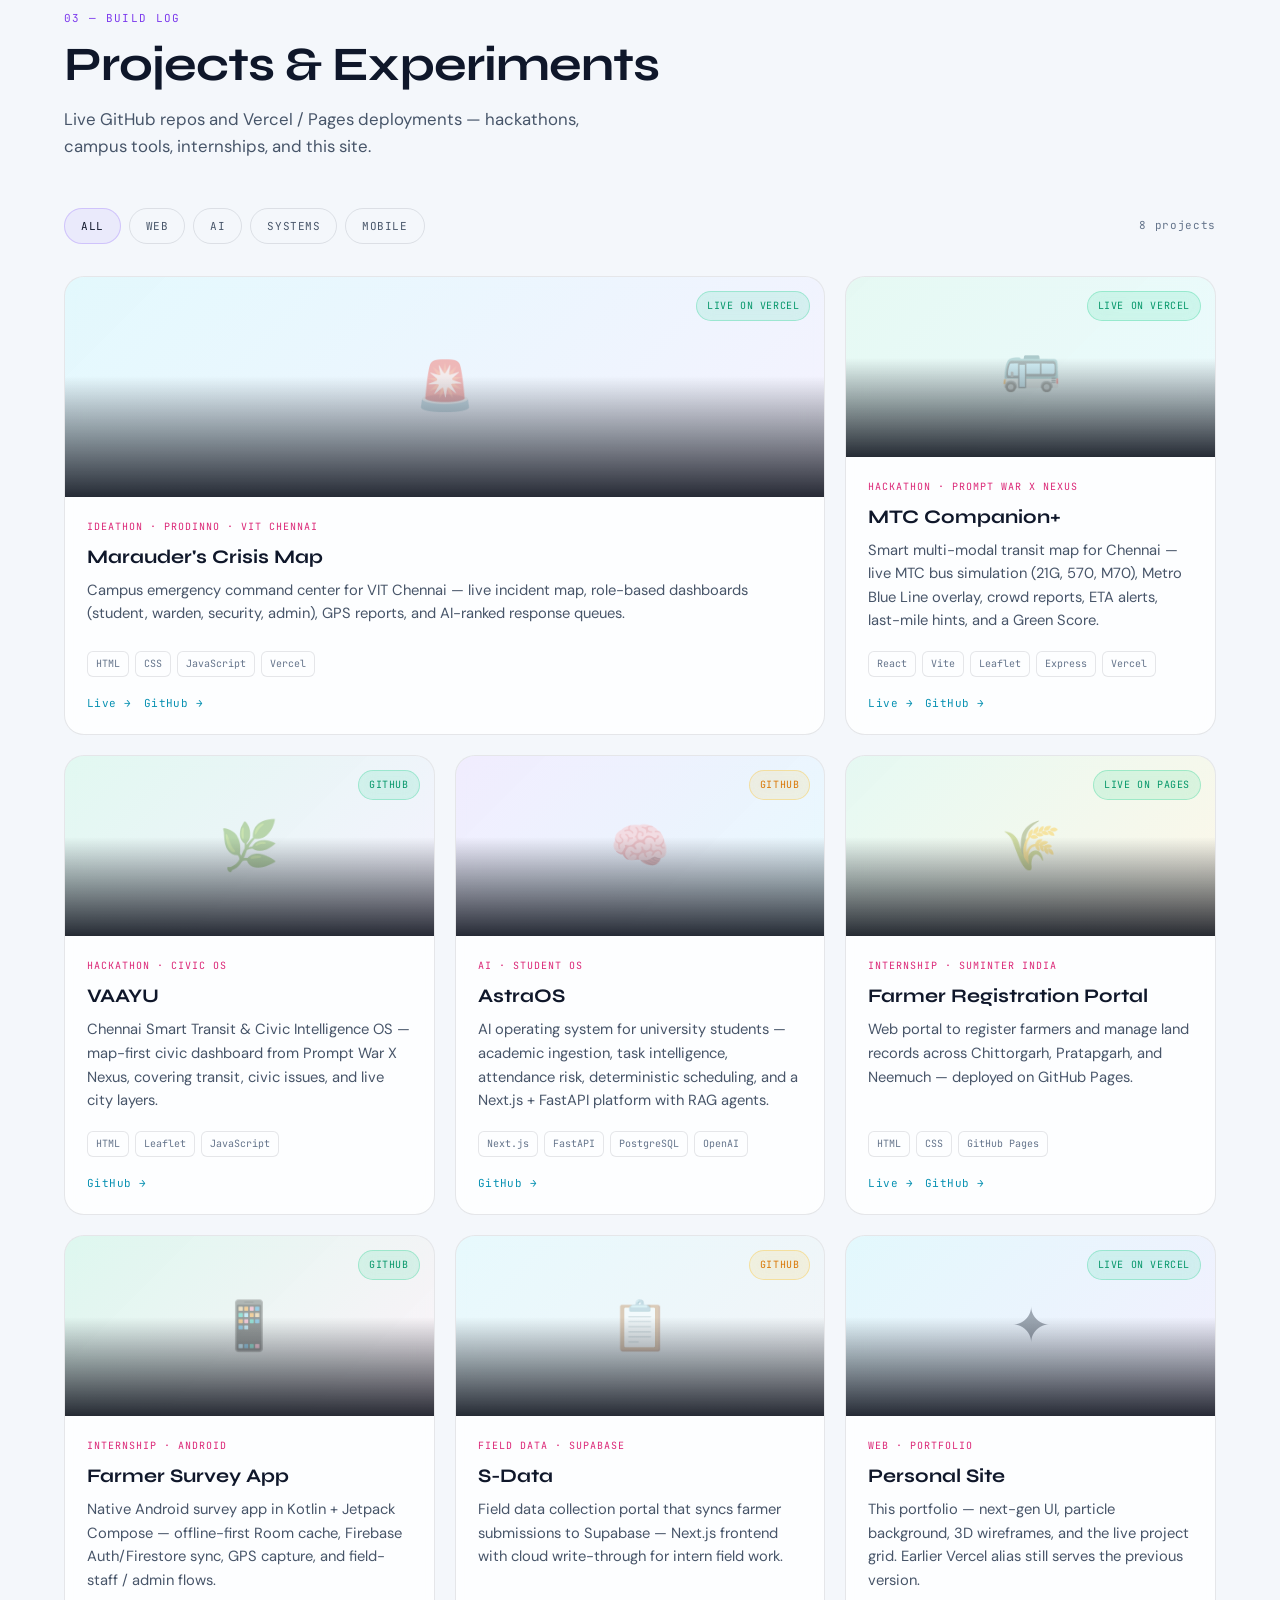
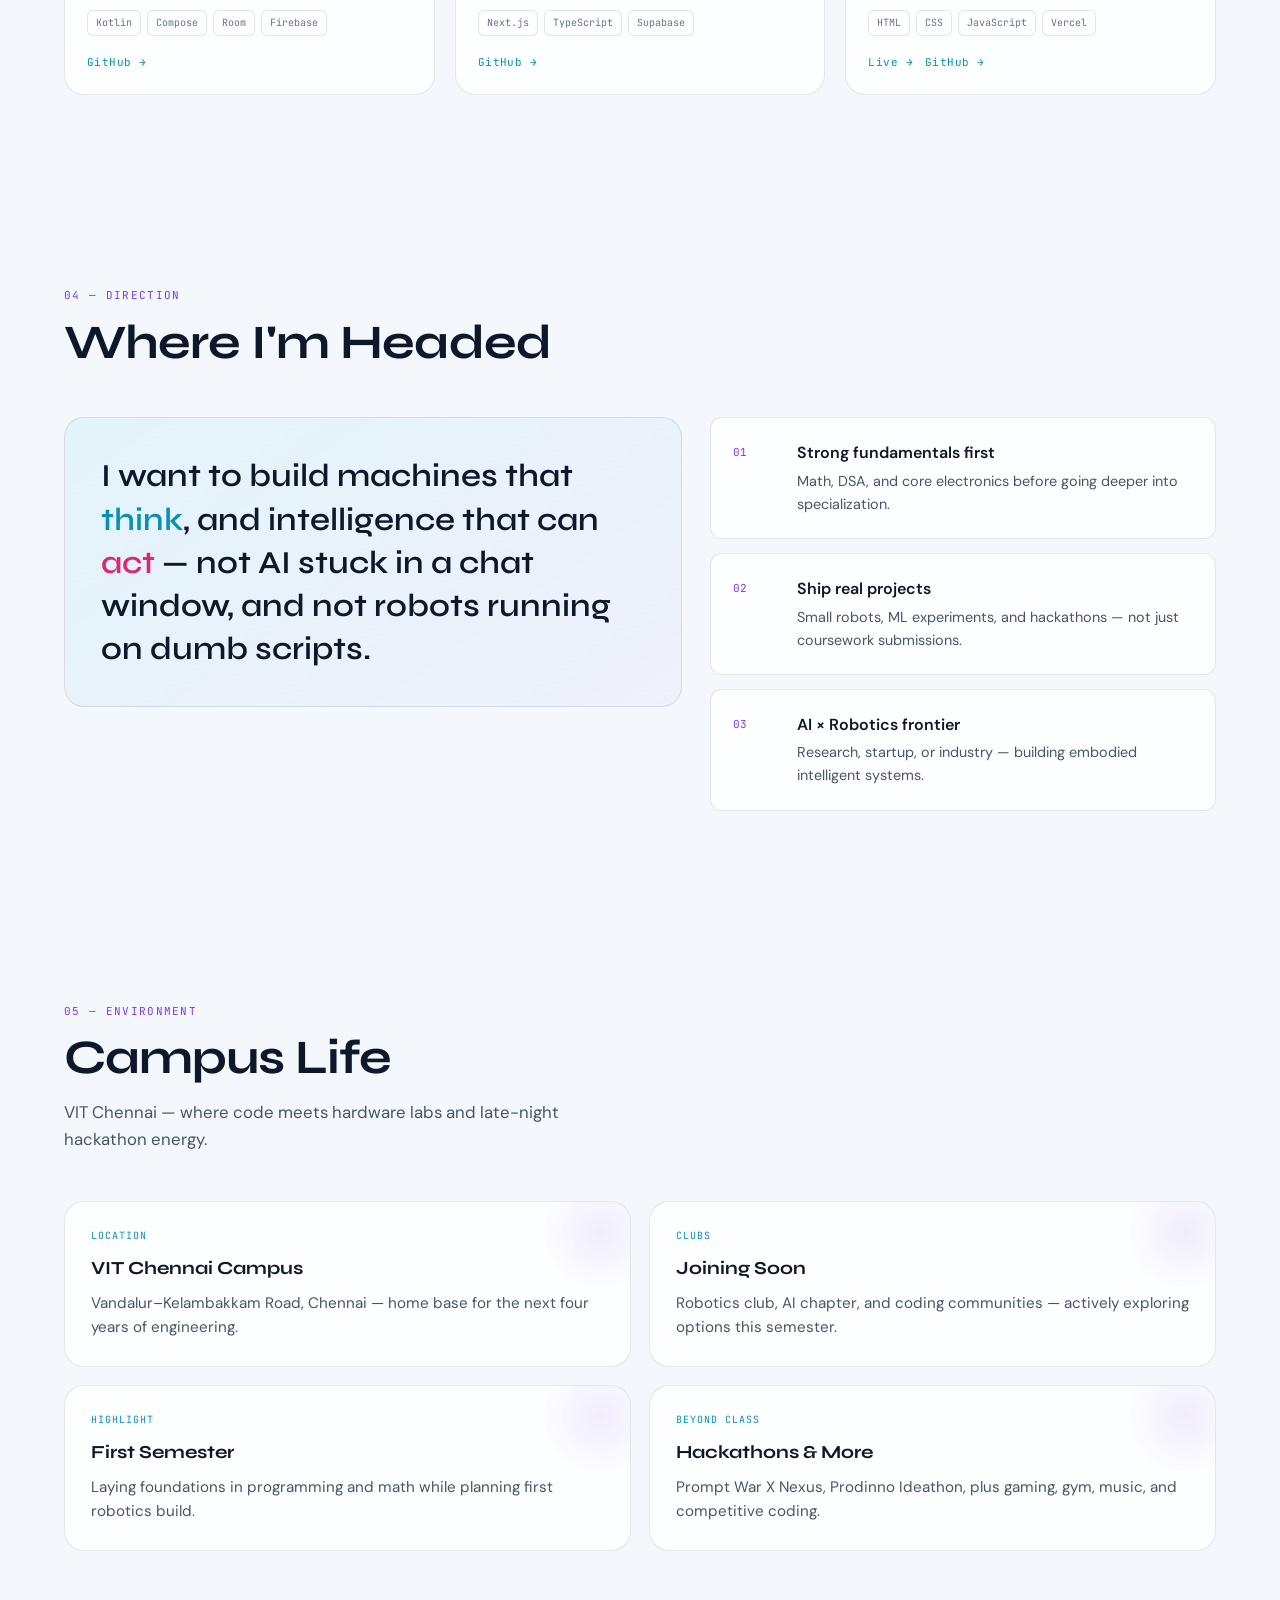
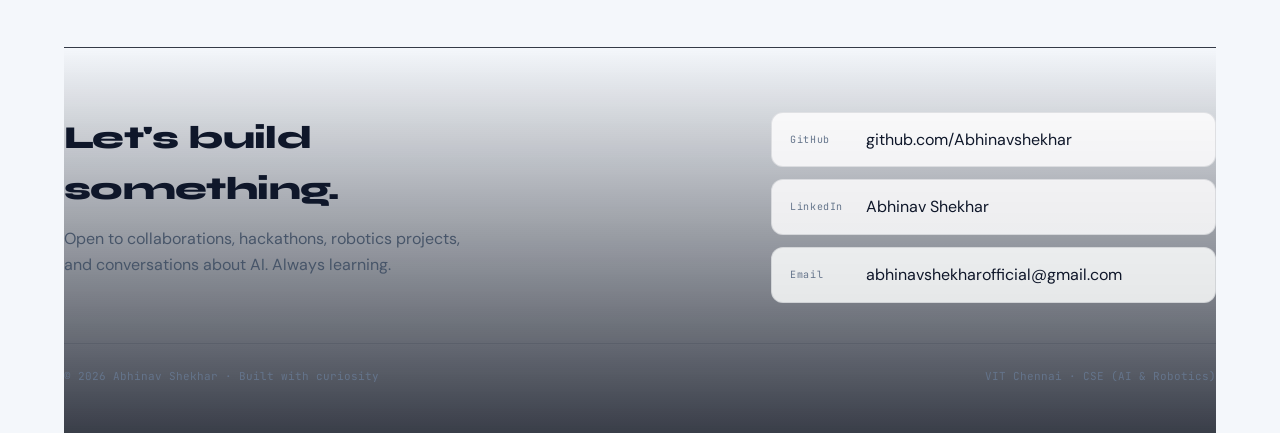
==== commit 9d0282a6: "Add dark/light mode, profile photo, gallery deck, and full active stack Introduce theme toggle with " ====
--- a/index.html
+++ b/index.html
@@ -1,5 +1,5 @@
 <!DOCTYPE html>
-<html lang="en">
+<html lang="en" data-theme="dark">
 <head>
 <meta charset="UTF-8">
 <meta name="viewport" content="width=device-width, initial-scale=1.0">
@@ -7,8 +7,17 @@
 <meta name="description" content="First-year CSE student at VIT Chennai. Building at the intersection of AI and robotics.">
 <link rel="preconnect" href="https://fonts.googleapis.com">
 <link href="https://fonts.googleapis.com/css2?family=Syne:wght@500;600;700;800&family=DM+Sans:ital,opsz,wght@0,9..40,400;0,9..40,500;0,9..40,600;1,9..40,400&family=JetBrains+Mono:wght@400;500;600&display=swap" rel="stylesheet">
+<script>
+  (function () {
+    var saved = localStorage.getItem('theme');
+    var theme = saved || (window.matchMedia('(prefers-color-scheme: light)').matches ? 'light' : 'dark');
+    document.documentElement.setAttribute('data-theme', theme);
+  })();
+</script>
 <style>
-  :root {
+  :root,
+  [data-theme="dark"] {
+    color-scheme: dark;
     --bg: #030712;
     --bg-2: #0a0f1c;
     --surface: rgba(15, 23, 42, 0.55);
@@ -23,6 +32,14 @@
     --pink: #f472b6;
     --amber: #fbbf24;
     --green: #34d399;
+    --nav-bg: rgba(3, 7, 18, 0.72);
+    --nav-menu-bg: rgba(10, 15, 28, 0.95);
+    --grid-line: rgba(255, 255, 255, 0.025);
+    --hero-gradient-start: #fff;
+    --btn-primary-text: #030712;
+    --particle-dot: rgba(34, 211, 238, 0.35);
+    --particle-line: rgba(167, 139, 250, 0.08);
+    --orb-opacity: 0.45;
     --display: 'Syne', sans-serif;
     --body: 'DM Sans', sans-serif;
     --mono: 'JetBrains Mono', monospace;
@@ -30,6 +47,33 @@
     --radius-sm: 12px;
     --shadow: 0 24px 80px rgba(0, 0, 0, 0.45);
     --ease: cubic-bezier(0.22, 1, 0.36, 1);
+  }
+
+  [data-theme="light"] {
+    color-scheme: light;
+    --bg: #f4f7fb;
+    --bg-2: #e8eef6;
+    --surface: rgba(255, 255, 255, 0.82);
+    --surface-2: rgba(241, 245, 249, 0.92);
+    --border: rgba(15, 23, 42, 0.1);
+    --border-glow: rgba(14, 116, 144, 0.28);
+    --text: #0f172a;
+    --text-dim: #475569;
+    --text-faint: #64748b;
+    --cyan: #0891b2;
+    --violet: #7c3aed;
+    --pink: #db2777;
+    --amber: #d97706;
+    --green: #059669;
+    --nav-bg: rgba(244, 247, 251, 0.88);
+    --nav-menu-bg: rgba(255, 255, 255, 0.96);
+    --grid-line: rgba(15, 23, 42, 0.05);
+    --hero-gradient-start: #0f172a;
+    --btn-primary-text: #f8fafc;
+    --particle-dot: rgba(8, 145, 178, 0.28);
+    --particle-line: rgba(124, 58, 237, 0.07);
+    --orb-opacity: 0.22;
+    --shadow: 0 24px 80px rgba(15, 23, 42, 0.12);
   }
 
   *, *::before, *::after { margin: 0; padding: 0; box-sizing: border-box; }
@@ -47,7 +91,7 @@
     overflow: hidden;
   }
   .orb {
-    position: absolute; border-radius: 50%; filter: blur(80px); opacity: 0.45;
+    position: absolute; border-radius: 50%; filter: blur(80px); opacity: var(--orb-opacity);
     animation: floatOrb 18s var(--ease) infinite alternate;
   }
   .orb-1 { width: 520px; height: 520px; background: #4c1d95; top: -120px; left: -80px; }
@@ -60,8 +104,8 @@
   .grid-overlay {
     position: fixed; inset: 0; z-index: 0; pointer-events: none;
     background-image:
-      linear-gradient(rgba(255,255,255,0.025) 1px, transparent 1px),
-      linear-gradient(90deg, rgba(255,255,255,0.025) 1px, transparent 1px);
+      linear-gradient(var(--grid-line) 1px, transparent 1px),
+      linear-gradient(90deg, var(--grid-line) 1px, transparent 1px);
     background-size: 64px 64px;
     mask-image: radial-gradient(ellipse 90% 70% at 50% 0%, black, transparent 85%);
   }
@@ -80,7 +124,7 @@
     transition: background 0.4s var(--ease), border-color 0.4s, backdrop-filter 0.4s;
   }
   nav.scrolled {
-    background: rgba(3, 7, 18, 0.72);
+    background: var(--nav-bg);
     backdrop-filter: blur(16px);
     border-bottom: 1px solid var(--border);
   }
@@ -114,11 +158,23 @@
     transition: color 0.25s, background 0.25s;
   }
   .nav-links a:hover, .nav-links a.active {
-    color: var(--text); background: rgba(255,255,255,0.06);
-  }
+    color: var(--text); background: var(--surface-2);
+  }
+  .nav-actions { display: flex; align-items: center; gap: 10px; }
+  .theme-toggle {
+    width: 42px; height: 42px; border-radius: 12px;
+    border: 1px solid var(--border); background: var(--surface);
+    color: var(--text); cursor: pointer; font-size: 1rem;
+    display: grid; place-items: center;
+    transition: transform 0.25s var(--ease), border-color 0.25s, background 0.25s;
+  }
+  .theme-toggle:hover { transform: translateY(-2px); border-color: var(--border-glow); }
+  .theme-toggle .icon-sun, .theme-toggle .icon-moon { display: none; }
+  [data-theme="dark"] .theme-toggle .icon-sun { display: block; }
+  [data-theme="light"] .theme-toggle .icon-moon { display: block; }
   .nav-cta {
     font-family: var(--mono); font-size: 11px; letter-spacing: 0.05em;
-    text-decoration: none; color: var(--bg);
+    text-decoration: none; color: var(--btn-primary-text);
     background: linear-gradient(135deg, var(--cyan), var(--violet));
     padding: 11px 18px; border-radius: 999px; font-weight: 600;
     transition: transform 0.25s var(--ease), box-shadow 0.25s;
@@ -134,7 +190,7 @@
     .nav-links.open {
       display: flex; flex-direction: column; position: absolute;
       top: calc(100% + 8px); left: 24px; right: 24px;
-      background: rgba(10,15,28,0.95); backdrop-filter: blur(16px);
+      background: var(--nav-menu-bg); backdrop-filter: blur(16px);
       border: 1px solid var(--border); border-radius: var(--radius-sm);
       padding: 12px;
     }
@@ -153,7 +209,8 @@
     display: inline-flex; align-items: center; gap: 10px;
     font-family: var(--mono); font-size: 11px; letter-spacing: 0.08em;
     text-transform: uppercase; color: var(--cyan);
-    border: 1px solid rgba(34,211,238,0.25); background: rgba(34,211,238,0.08);
+    border: 1px solid color-mix(in srgb, var(--cyan) 25%, transparent);
+    background: color-mix(in srgb, var(--cyan) 8%, transparent);
     padding: 8px 14px; border-radius: 999px; margin-bottom: 24px;
   }
   .hero-badge .live {
@@ -168,7 +225,7 @@
     letter-spacing: -0.03em; margin-bottom: 18px;
   }
   .hero-title .gradient {
-    background: linear-gradient(120deg, #fff 0%, var(--cyan) 45%, var(--violet) 80%, var(--pink) 100%);
+    background: linear-gradient(120deg, var(--hero-gradient-start) 0%, var(--cyan) 45%, var(--violet) 80%, var(--pink) 100%);
     background-size: 200% auto;
     -webkit-background-clip: text; background-clip: text; color: transparent;
     animation: shimmer 8s linear infinite;
@@ -193,15 +250,36 @@
     border: none; cursor: pointer;
   }
   .btn-primary {
-    color: var(--bg); background: linear-gradient(135deg, var(--cyan), #818cf8);
-    box-shadow: 0 12px 40px rgba(34,211,238,0.25);
-  }
-  .btn-primary:hover { transform: translateY(-3px); box-shadow: 0 16px 48px rgba(34,211,238,0.35); }
+    color: var(--btn-primary-text); background: linear-gradient(135deg, var(--cyan), #818cf8);
+    box-shadow: 0 12px 40px color-mix(in srgb, var(--cyan) 25%, transparent);
+  }
+  .btn-primary:hover { transform: translateY(-3px); box-shadow: 0 16px 48px color-mix(in srgb, var(--cyan) 35%, transparent); }
   .btn-ghost {
-    color: var(--text); background: rgba(255,255,255,0.04);
+    color: var(--text); background: var(--surface);
     border: 1px solid var(--border);
   }
-  .btn-ghost:hover { background: rgba(255,255,255,0.08); transform: translateY(-2px); }
+  .btn-ghost:hover { background: var(--surface-2); transform: translateY(-2px); }
+
+  .hero-profile {
+    display: flex; align-items: center; gap: 18px; margin-bottom: 28px;
+  }
+  .hero-photo-wrap {
+    position: relative; width: 92px; height: 92px; flex-shrink: 0;
+  }
+  .hero-photo {
+    width: 100%; height: 100%; object-fit: cover; border-radius: 24px;
+    border: 2px solid var(--border); box-shadow: var(--shadow);
+  }
+  .hero-photo-ring {
+    position: absolute; inset: -6px; border-radius: 28px;
+    border: 1px dashed color-mix(in srgb, var(--cyan) 45%, transparent);
+    animation: spinSlow 18s linear infinite;
+  }
+  .hero-profile-meta { min-width: 0; }
+  .hero-profile-name {
+    font-family: var(--display); font-weight: 700; font-size: 1.05rem; margin-bottom: 4px;
+  }
+  .hero-profile-role { font-size: 0.9rem; color: var(--text-dim); }
 
   .hero-metrics {
     display: grid; grid-template-columns: repeat(4, 1fr); gap: 16px;
@@ -390,6 +468,76 @@
     width: 0; transition: width 1.2s var(--ease);
   }
 
+  .stack-groups { display: flex; flex-direction: column; gap: 36px; }
+  .stack-group-title {
+    font-family: var(--display); font-weight: 700; font-size: 1.15rem;
+    margin-bottom: 16px; display: flex; align-items: center; gap: 12px;
+  }
+  .stack-group-title::before {
+    content: ''; width: 28px; height: 2px;
+    background: linear-gradient(90deg, var(--cyan), var(--violet));
+  }
+  .stack-group-note {
+    font-size: 0.92rem; color: var(--text-dim); margin: -8px 0 16px;
+  }
+  .bento-cell.sem-tag {
+    grid-column: span 12; padding: 14px 18px;
+    background: color-mix(in srgb, var(--violet) 8%, transparent);
+    border-style: dashed;
+  }
+  .sem-tag-label {
+    font-family: var(--mono); font-size: 10px; letter-spacing: 0.1em;
+    text-transform: uppercase; color: var(--violet);
+  }
+
+  /* ===== GALLERY DECK ===== */
+  .gallery-deck { position: relative; padding: 8px 0 24px; }
+  .deck-stage {
+    position: relative; height: 420px; perspective: 1200px;
+    display: grid; place-items: center;
+  }
+  @media (max-width: 640px) { .deck-stage { height: 360px; } }
+  .deck-card {
+    position: absolute; width: min(320px, 82vw); aspect-ratio: 4/5;
+    border-radius: 24px; overflow: hidden;
+    border: 1px solid var(--border); background: var(--surface);
+    box-shadow: var(--shadow); transform-origin: center bottom;
+    transition: transform 0.55s var(--ease), opacity 0.45s, filter 0.45s;
+    cursor: grab; user-select: none;
+  }
+  .deck-card img {
+    width: 100%; height: 72%; object-fit: cover; display: block;
+  }
+  .deck-card-visual {
+    height: 72%; display: grid; place-items: center; font-size: 4rem;
+    background: linear-gradient(135deg, color-mix(in srgb, var(--cyan) 18%, transparent), color-mix(in srgb, var(--violet) 14%, transparent));
+  }
+  .deck-card-body { padding: 16px 18px; }
+  .deck-card-tag {
+    font-family: var(--mono); font-size: 10px; letter-spacing: 0.08em;
+    text-transform: uppercase; color: var(--pink); margin-bottom: 6px;
+  }
+  .deck-card-title {
+    font-family: var(--display); font-weight: 700; font-size: 1.05rem; margin-bottom: 4px;
+  }
+  .deck-card-sub { font-size: 0.85rem; color: var(--text-dim); line-height: 1.45; }
+  .deck-controls {
+    display: flex; align-items: center; justify-content: center; gap: 16px; margin-top: 28px;
+  }
+  .deck-btn {
+    width: 44px; height: 44px; border-radius: 999px;
+    border: 1px solid var(--border); background: var(--surface);
+    color: var(--text); cursor: pointer; font-size: 1.1rem;
+    transition: transform 0.25s, border-color 0.25s;
+  }
+  .deck-btn:hover { transform: translateY(-2px); border-color: var(--border-glow); }
+  .deck-dots { display: flex; gap: 8px; }
+  .deck-dot {
+    width: 8px; height: 8px; border-radius: 999px; border: none;
+    background: var(--border); cursor: pointer; transition: transform 0.25s, background 0.25s;
+  }
+  .deck-dot.active { background: var(--cyan); transform: scale(1.25); }
+
   .project-toolbar {
     display: flex; flex-wrap: wrap; align-items: center; justify-content: space-between;
     gap: 16px; margin-bottom: 32px;
@@ -608,12 +756,19 @@
     <a class="brand" href="#"><span class="brand-dot"></span>Abhinav.dev</a>
     <ul class="nav-links" id="nav-links">
       <li><a href="#schooling">Journey</a></li>
+      <li><a href="#gallery">Gallery</a></li>
       <li><a href="#learning">Skills</a></li>
       <li><a href="#projects">Projects</a></li>
       <li><a href="#ambitions">Vision</a></li>
       <li><a href="#campus">Campus</a></li>
     </ul>
-    <a class="nav-cta" href="#contact">Let's Connect</a>
+    <div class="nav-actions">
+      <button class="theme-toggle" id="theme-toggle" type="button" aria-label="Toggle dark and light mode">
+        <span class="icon-sun" aria-hidden="true">☀</span>
+        <span class="icon-moon" aria-hidden="true">☾</span>
+      </button>
+      <a class="nav-cta" href="#contact">Let's Connect</a>
+    </div>
     <button class="menu-btn" id="menu-btn" aria-label="Menu">☰</button>
   </div>
 </nav>
@@ -621,6 +776,16 @@
 <div class="wrap">
   <section class="hero">
     <div class="hero-copy">
+      <div class="hero-profile reveal">
+        <div class="hero-photo-wrap">
+          <span class="hero-photo-ring" aria-hidden="true"></span>
+          <img class="hero-photo" src="assets/profile.jpg" alt="Abhinav Shekhar — first-year CSE student at VIT Chennai" width="92" height="92">
+        </div>
+        <div class="hero-profile-meta">
+          <div class="hero-profile-name">Abhinav Shekhar</div>
+          <div class="hero-profile-role">B.Tech CSE · AI & Robotics · VIT Chennai</div>
+        </div>
+      </div>
       <div class="hero-badge reveal"><span class="live"></span> First Year · VIT Chennai</div>
       <h1 class="hero-title reveal reveal-delay-1">
         Abhinav<br><span class="gradient">Shekhar</span>
@@ -670,22 +835,22 @@
 
 <div class="marquee-wrap">
   <div class="marquee-track">
-    <span class="marquee-item"><span>◆</span> Python</span>
-    <span class="marquee-item"><span>◆</span> C / C++</span>
-    <span class="marquee-item"><span>◆</span> Machine Learning</span>
-    <span class="marquee-item"><span>◆</span> Robotics</span>
-    <span class="marquee-item"><span>◆</span> OpenCV</span>
-    <span class="marquee-item"><span>◆</span> Arduino</span>
-    <span class="marquee-item"><span>◆</span> Linear Algebra</span>
+    <span class="marquee-item"><span>◆</span> Engineering Maths</span>
+    <span class="marquee-item"><span>◆</span> C & Python</span>
+    <span class="marquee-item"><span>◆</span> Digital Logic</span>
+    <span class="marquee-item"><span>◆</span> MDP</span>
+    <span class="marquee-item"><span>◆</span> AI & Robotics</span>
+    <span class="marquee-item"><span>◆</span> DSA</span>
     <span class="marquee-item"><span>◆</span> Web Dev</span>
-    <span class="marquee-item"><span>◆</span> Python</span>
-    <span class="marquee-item"><span>◆</span> C / C++</span>
-    <span class="marquee-item"><span>◆</span> Machine Learning</span>
-    <span class="marquee-item"><span>◆</span> Robotics</span>
-    <span class="marquee-item"><span>◆</span> OpenCV</span>
-    <span class="marquee-item"><span>◆</span> Arduino</span>
-    <span class="marquee-item"><span>◆</span> Linear Algebra</span>
+    <span class="marquee-item"><span>◆</span> VIT Chennai</span>
+    <span class="marquee-item"><span>◆</span> Engineering Maths</span>
+    <span class="marquee-item"><span>◆</span> C & Python</span>
+    <span class="marquee-item"><span>◆</span> Digital Logic</span>
+    <span class="marquee-item"><span>◆</span> MDP</span>
+    <span class="marquee-item"><span>◆</span> AI & Robotics</span>
+    <span class="marquee-item"><span>◆</span> DSA</span>
     <span class="marquee-item"><span>◆</span> Web Dev</span>
+    <span class="marquee-item"><span>◆</span> VIT Chennai</span>
   </div>
 </div>
 
@@ -718,42 +883,206 @@
     </div>
   </section>
 
+  <section id="gallery">
+    <div class="section-head reveal">
+      <div class="section-kicker">Gallery Deck</div>
+      <h2 class="section-title">Moments & Builds</h2>
+      <p class="section-desc">Swipe through campus life, hackathons, projects, and the journey from Samastipur to Chennai.</p>
+    </div>
+    <div class="gallery-deck reveal">
+      <div class="deck-stage" id="deck-stage">
+        <article class="deck-card" data-index="0">
+          <img src="assets/profile.jpg" alt="Abhinav Shekhar portrait">
+          <div class="deck-card-body">
+            <div class="deck-card-tag">Portrait</div>
+            <div class="deck-card-title">Abhinav Shekhar</div>
+            <div class="deck-card-sub">First-year CSE (AI & Robotics) at VIT Chennai — building toward embodied intelligence.</div>
+          </div>
+        </article>
+        <article class="deck-card" data-index="1">
+          <div class="deck-card-visual">🏫</div>
+          <div class="deck-card-body">
+            <div class="deck-card-tag">Campus</div>
+            <div class="deck-card-title">VIT Chennai</div>
+            <div class="deck-card-sub">Vandalur–Kelambakkam Road — labs, hostel blocks, and late-night build sessions.</div>
+          </div>
+        </article>
+        <article class="deck-card" data-index="2">
+          <div class="deck-card-visual" style="background:linear-gradient(135deg,rgba(52,211,153,0.18),rgba(34,211,238,0.12));">🚌</div>
+          <div class="deck-card-body">
+            <div class="deck-card-tag">Hackathon</div>
+            <div class="deck-card-title">MTC Companion+</div>
+            <div class="deck-card-sub">Prompt War X Nexus — Chennai transit map with live bus simulation and crowd reports.</div>
+          </div>
+        </article>
+        <article class="deck-card" data-index="3">
+          <div class="deck-card-visual" style="background:linear-gradient(135deg,rgba(244,114,182,0.16),rgba(167,139,250,0.12));">🚨</div>
+          <div class="deck-card-body">
+            <div class="deck-card-tag">Ideathon</div>
+            <div class="deck-card-title">Marauder's Crisis Map</div>
+            <div class="deck-card-sub">Prodinno club ideathon — real-time VIT emergency command center with role dashboards.</div>
+          </div>
+        </article>
+        <article class="deck-card" data-index="4">
+          <div class="deck-card-visual" style="background:linear-gradient(135deg,rgba(251,191,36,0.14),rgba(52,211,153,0.1));">🌾</div>
+          <div class="deck-card-body">
+            <div class="deck-card-tag">Internship</div>
+            <div class="deck-card-title">Suminter India</div>
+            <div class="deck-card-sub">Farmer registration portal and Android survey app across Chittorgarh, Pratapgarh & Neemuch.</div>
+          </div>
+        </article>
+        <article class="deck-card" data-index="5">
+          <div class="deck-card-visual" style="background:linear-gradient(135deg,rgba(34,211,238,0.14),rgba(244,114,182,0.1));">🏠</div>
+          <div class="deck-card-body">
+            <div class="deck-card-tag">Roots</div>
+            <div class="deck-card-title">Samastipur, Bihar</div>
+            <div class="deck-card-sub">Home base — DPS Class X (93.2%) to Holy Mission XII (83%) to engineering at VIT.</div>
+          </div>
+        </article>
+      </div>
+      <div class="deck-controls">
+        <button class="deck-btn" id="deck-prev" type="button" aria-label="Previous gallery card">←</button>
+        <div class="deck-dots" id="deck-dots"></div>
+        <button class="deck-btn" id="deck-next" type="button" aria-label="Next gallery card">→</button>
+      </div>
+    </div>
+  </section>
+
   <section id="learning">
     <div class="section-head reveal">
       <div class="section-kicker">02 — Active Stack</div>
       <h2 class="section-title">What I'm Learning</h2>
-      <p class="section-desc">First-year curriculum plus self-driven exploration across code, math, and hardware.</p>
-    </div>
-    <div class="bento">
-      <div class="bento-cell reveal">
-        <div class="skill-icon">⌨</div>
-        <div class="skill-name">Problem Solving & C/Python</div>
-        <div class="skill-meta">Core programming foundations — Semester 1–2</div>
-        <div class="progress-track"><div class="progress-fill" data-progress="55"></div></div>
-      </div>
-      <div class="bento-cell reveal reveal-delay-1">
-        <div class="skill-icon">∑</div>
-        <div class="skill-name">Calculus & Linear Algebra</div>
-        <div class="skill-meta">Math backbone for ML & robotics control</div>
-        <div class="progress-track"><div class="progress-fill" data-progress="10"></div></div>
-      </div>
-      <div class="bento-cell reveal reveal-delay-2">
-        <div class="skill-icon">⚡</div>
-        <div class="skill-name">Digital Logic & Electronics</div>
-        <div class="skill-meta">Hardware fundamentals for robotics</div>
-        <div class="progress-track"><div class="progress-fill" data-progress="5"></div></div>
-      </div>
-      <div class="bento-cell wide reveal">
-        <div class="skill-icon">🧠</div>
-        <div class="skill-name">Intro to AI Concepts</div>
-        <div class="skill-meta">Early exposure to neural networks, search, and intelligent agents</div>
-        <div class="progress-track"><div class="progress-fill" data-progress="100"></div></div>
-      </div>
-      <div class="bento-cell wide reveal reveal-delay-1">
-        <div class="skill-icon">🦾</div>
-        <div class="skill-name">Engineering Graphics / Mechanics</div>
-        <div class="skill-meta">CAD, kinematics, and mechanical design for robotic systems</div>
-        <div class="progress-track"><div class="progress-fill" data-progress="40"></div></div>
+      <p class="section-desc">First-year VIT CSE (AI & Robotics) core subjects, MDP, and the self-driven skills I'm building alongside class.</p>
+    </div>
+
+    <div class="stack-groups">
+      <div class="stack-group reveal">
+        <h3 class="stack-group-title">Semester 1 · Core Subjects</h3>
+        <p class="stack-group-note">Current first-year foundation courses at VIT Chennai.</p>
+        <div class="bento">
+          <div class="bento-cell reveal">
+            <div class="skill-icon">∑</div>
+            <div class="skill-name">Engineering Mathematics I</div>
+            <div class="skill-meta">Calculus, limits, differentiation — base for ML & control theory</div>
+            <div class="progress-track"><div class="progress-fill" data-progress="35"></div></div>
+          </div>
+          <div class="bento-cell reveal reveal-delay-1">
+            <div class="skill-icon">⌨</div>
+            <div class="skill-name">Problem Solving using C & Python</div>
+            <div class="skill-meta">Programming logic, loops, functions, and problem decomposition</div>
+            <div class="progress-track"><div class="progress-fill" data-progress="55"></div></div>
+          </div>
+          <div class="bento-cell reveal reveal-delay-2">
+            <div class="skill-icon">⚛</div>
+            <div class="skill-name">Engineering Physics</div>
+            <div class="skill-meta">Mechanics, waves, and applied physics for engineering systems</div>
+            <div class="progress-track"><div class="progress-fill" data-progress="30"></div></div>
+          </div>
+          <div class="bento-cell reveal">
+            <div class="skill-icon">📐</div>
+            <div class="skill-name">Engineering Graphics</div>
+            <div class="skill-meta">Technical drawing, projections, and CAD fundamentals</div>
+            <div class="progress-track"><div class="progress-fill" data-progress="40"></div></div>
+          </div>
+          <div class="bento-cell reveal reveal-delay-1">
+            <div class="skill-icon">🌱</div>
+            <div class="skill-name">Environmental Science</div>
+            <div class="skill-meta">Sustainability, ecology, and engineering ethics</div>
+            <div class="progress-track"><div class="progress-fill" data-progress="25"></div></div>
+          </div>
+          <div class="bento-cell reveal reveal-delay-2">
+            <div class="skill-icon">🗣</div>
+            <div class="skill-name">Soft Skills & English</div>
+            <div class="skill-meta">Communication, presentations, and professional writing</div>
+            <div class="progress-track"><div class="progress-fill" data-progress="50"></div></div>
+          </div>
+        </div>
+      </div>
+
+      <div class="stack-group reveal">
+        <h3 class="stack-group-title">Semester 2 · Core Subjects</h3>
+        <p class="stack-group-note">Upcoming / early exposure in the second semester track.</p>
+        <div class="bento">
+          <div class="bento-cell reveal">
+            <div class="skill-icon">📊</div>
+            <div class="skill-name">Engineering Mathematics II</div>
+            <div class="skill-meta">Linear algebra, matrices, and series — backbone for ML</div>
+            <div class="progress-track"><div class="progress-fill" data-progress="10"></div></div>
+          </div>
+          <div class="bento-cell reveal reveal-delay-1">
+            <div class="skill-icon">⚡</div>
+            <div class="skill-name">Digital Logic Design</div>
+            <div class="skill-meta">Boolean algebra, gates, and combinational circuits</div>
+            <div class="progress-track"><div class="progress-fill" data-progress="5"></div></div>
+          </div>
+          <div class="bento-cell reveal reveal-delay-2">
+            <div class="skill-icon">🧩</div>
+            <div class="skill-name">Object-Oriented Programming</div>
+            <div class="skill-meta">Classes, inheritance, and structured software design</div>
+            <div class="progress-track"><div class="progress-fill" data-progress="15"></div></div>
+          </div>
+          <div class="bento-cell reveal">
+            <div class="skill-icon">🔗</div>
+            <div class="skill-name">Data Structures</div>
+            <div class="skill-meta">Arrays, linked lists, stacks, queues, and trees</div>
+            <div class="progress-track"><div class="progress-fill" data-progress="8"></div></div>
+          </div>
+          <div class="bento-cell reveal reveal-delay-1">
+            <div class="skill-icon">🔬</div>
+            <div class="skill-name">Chemistry for Engineers</div>
+            <div class="skill-meta">Materials, reactions, and lab fundamentals</div>
+            <div class="progress-track"><div class="progress-fill" data-progress="5"></div></div>
+          </div>
+          <div class="bento-cell reveal reveal-delay-2">
+            <div class="skill-icon">🔌</div>
+            <div class="skill-name">Electronics for Engineers</div>
+            <div class="skill-meta">Semiconductors, circuits, and robotics hardware basics</div>
+            <div class="progress-track"><div class="progress-fill" data-progress="5"></div></div>
+          </div>
+        </div>
+      </div>
+
+      <div class="stack-group reveal">
+        <h3 class="stack-group-title">MDP & Important Self-Learning</h3>
+        <p class="stack-group-note">Mini Design Project plus the skills I'm actively building outside the timetable.</p>
+        <div class="bento">
+          <div class="bento-cell wide reveal">
+            <div class="skill-icon">🛠</div>
+            <div class="skill-name">MDP — Mini Design Project</div>
+            <div class="skill-meta">Team prototype, documentation, demo, and presentation — first-year engineering design project</div>
+            <div class="progress-track"><div class="progress-fill" data-progress="20"></div></div>
+          </div>
+          <div class="bento-cell reveal reveal-delay-1">
+            <div class="skill-icon">🧠</div>
+            <div class="skill-name">Intro to AI Concepts</div>
+            <div class="skill-meta">Search, agents, neural networks, and intelligent systems</div>
+            <div class="progress-track"><div class="progress-fill" data-progress="45"></div></div>
+          </div>
+          <div class="bento-cell reveal reveal-delay-2">
+            <div class="skill-icon">🦾</div>
+            <div class="skill-name">Engineering Mechanics</div>
+            <div class="skill-meta">Statics, dynamics, and mechanical design for robotics</div>
+            <div class="progress-track"><div class="progress-fill" data-progress="20"></div></div>
+          </div>
+          <div class="bento-cell reveal">
+            <div class="skill-icon">🌐</div>
+            <div class="skill-name">Web Development</div>
+            <div class="skill-meta">Portfolio builds, hackathon sites, and UI engineering</div>
+            <div class="progress-track"><div class="progress-fill" data-progress="70"></div></div>
+          </div>
+          <div class="bento-cell reveal reveal-delay-1">
+            <div class="skill-icon">🧮</div>
+            <div class="skill-name">DSA Practice</div>
+            <div class="skill-meta">LeetCode / Codeforces — arrays, strings, and logic drills</div>
+            <div class="progress-track"><div class="progress-fill" data-progress="30"></div></div>
+          </div>
+          <div class="bento-cell reveal reveal-delay-2">
+            <div class="skill-icon">🤖</div>
+            <div class="skill-name">Robotics Exploration</div>
+            <div class="skill-meta">Arduino, sensors, and first hardware builds beyond class</div>
+            <div class="progress-track"><div class="progress-fill" data-progress="15"></div></div>
+          </div>
+        </div>
       </div>
     </div>
   </section>
@@ -1022,6 +1351,70 @@
 window.addEventListener('load', () => {
   setTimeout(() => document.getElementById('loader').classList.add('done'), 600);
 });
+
+(function initTheme() {
+  const root = document.documentElement;
+  const toggle = document.getElementById('theme-toggle');
+  function setTheme(theme) {
+    root.setAttribute('data-theme', theme);
+    localStorage.setItem('theme', theme);
+    window.dispatchEvent(new CustomEvent('themechange', { detail: { theme } }));
+  }
+  toggle.addEventListener('click', () => {
+    setTheme(root.getAttribute('data-theme') === 'dark' ? 'light' : 'dark');
+  });
+})();
+
+(function initGalleryDeck() {
+  const cards = Array.from(document.querySelectorAll('.deck-card'));
+  const dotsWrap = document.getElementById('deck-dots');
+  let active = 0;
+  if (!cards.length) return;
+
+  cards.forEach((_, i) => {
+    const dot = document.createElement('button');
+    dot.type = 'button';
+    dot.className = 'deck-dot' + (i === 0 ? ' active' : '');
+    dot.setAttribute('aria-label', 'Show gallery card ' + (i + 1));
+    dot.addEventListener('click', () => goTo(i));
+    dotsWrap.appendChild(dot);
+  });
+
+  function layout() {
+    cards.forEach((card, i) => {
+      const offset = i - active;
+      const abs = Math.abs(offset);
+      const hidden = abs > 2;
+      card.style.zIndex = String(100 - abs);
+      card.style.opacity = hidden ? '0' : String(1 - abs * 0.18);
+      card.style.pointerEvents = offset === 0 ? 'auto' : 'none';
+      card.style.transform = hidden
+        ? 'translateX(' + (offset * 120) + 'px) translateY(40px) scale(0.8) rotate(' + (offset * 6) + 'deg)'
+        : 'translateX(' + (offset * 34) + 'px) translateY(' + (abs * 12) + 'px) scale(' + (1 - abs * 0.06) + ') rotate(' + (offset * 3) + 'deg)';
+    });
+    dotsWrap.querySelectorAll('.deck-dot').forEach((dot, i) => {
+      dot.classList.toggle('active', i === active);
+    });
+  }
+
+  function goTo(index) {
+    active = (index + cards.length) % cards.length;
+    layout();
+  }
+
+  document.getElementById('deck-prev').addEventListener('click', () => goTo(active - 1));
+  document.getElementById('deck-next').addEventListener('click', () => goTo(active + 1));
+
+  let startX = 0;
+  const stage = document.getElementById('deck-stage');
+  stage.addEventListener('pointerdown', (e) => { startX = e.clientX; });
+  stage.addEventListener('pointerup', (e) => {
+    const delta = e.clientX - startX;
+    if (Math.abs(delta) > 40) goTo(active + (delta < 0 ? 1 : -1));
+  });
+
+  layout();
+})();
 
 const nav = document.getElementById('nav');
 const navLinks = document.getElementById('nav-links');
@@ -1097,7 +1490,13 @@
       r: Math.random()*1.5+0.5
     });
   }
+  function particleColors() {
+    return document.documentElement.getAttribute('data-theme') === 'light'
+      ? { dot: 'rgba(8,145,178,0.28)', line: '124,58,237' }
+      : { dot: 'rgba(34,211,238,0.35)', line: '167,139,250' };
+  }
   function draw(){
+    const colors = particleColors();
     ctx.clearRect(0,0,w,h);
     particles.forEach((p,i) => {
       p.x += p.vx; p.y += p.vy;
@@ -1105,7 +1504,7 @@
       if(p.y<0||p.y>h) p.vy*=-1;
       ctx.beginPath();
       ctx.arc(p.x,p.y,p.r,0,Math.PI*2);
-      ctx.fillStyle = 'rgba(34,211,238,0.35)';
+      ctx.fillStyle = colors.dot;
       ctx.fill();
       for(let j=i+1;j<particles.length;j++){
         const q = particles[j];
@@ -1113,13 +1512,14 @@
         if(dist < 120){
           ctx.beginPath();
           ctx.moveTo(p.x,p.y); ctx.lineTo(q.x,q.y);
-          ctx.strokeStyle = `rgba(167,139,250,${0.08*(1-dist/120)})`;
+          ctx.strokeStyle = 'rgba(' + colors.line + ',' + (0.08*(1-dist/120)).toFixed(3) + ')';
           ctx.stroke();
         }
       }
     });
     requestAnimationFrame(draw);
   }
+  window.addEventListener('themechange', () => {});
   draw();
 })();
 
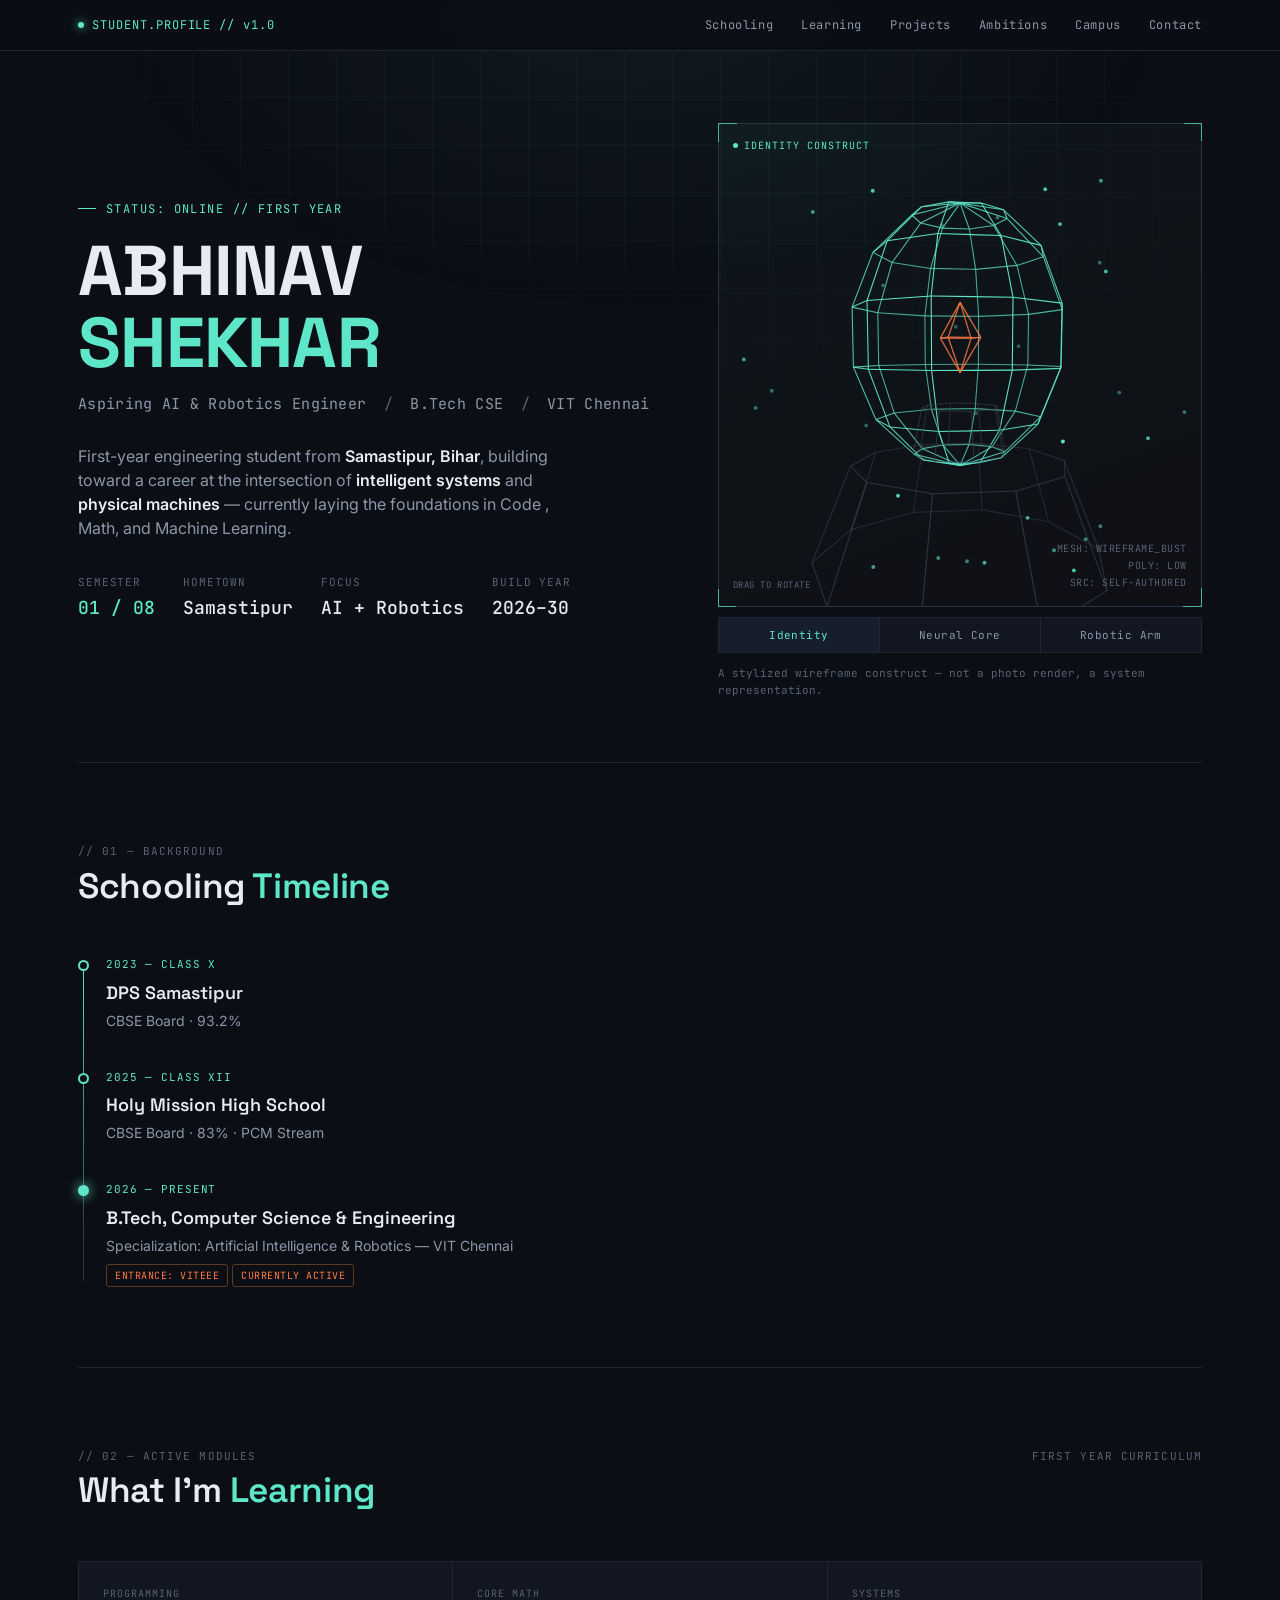
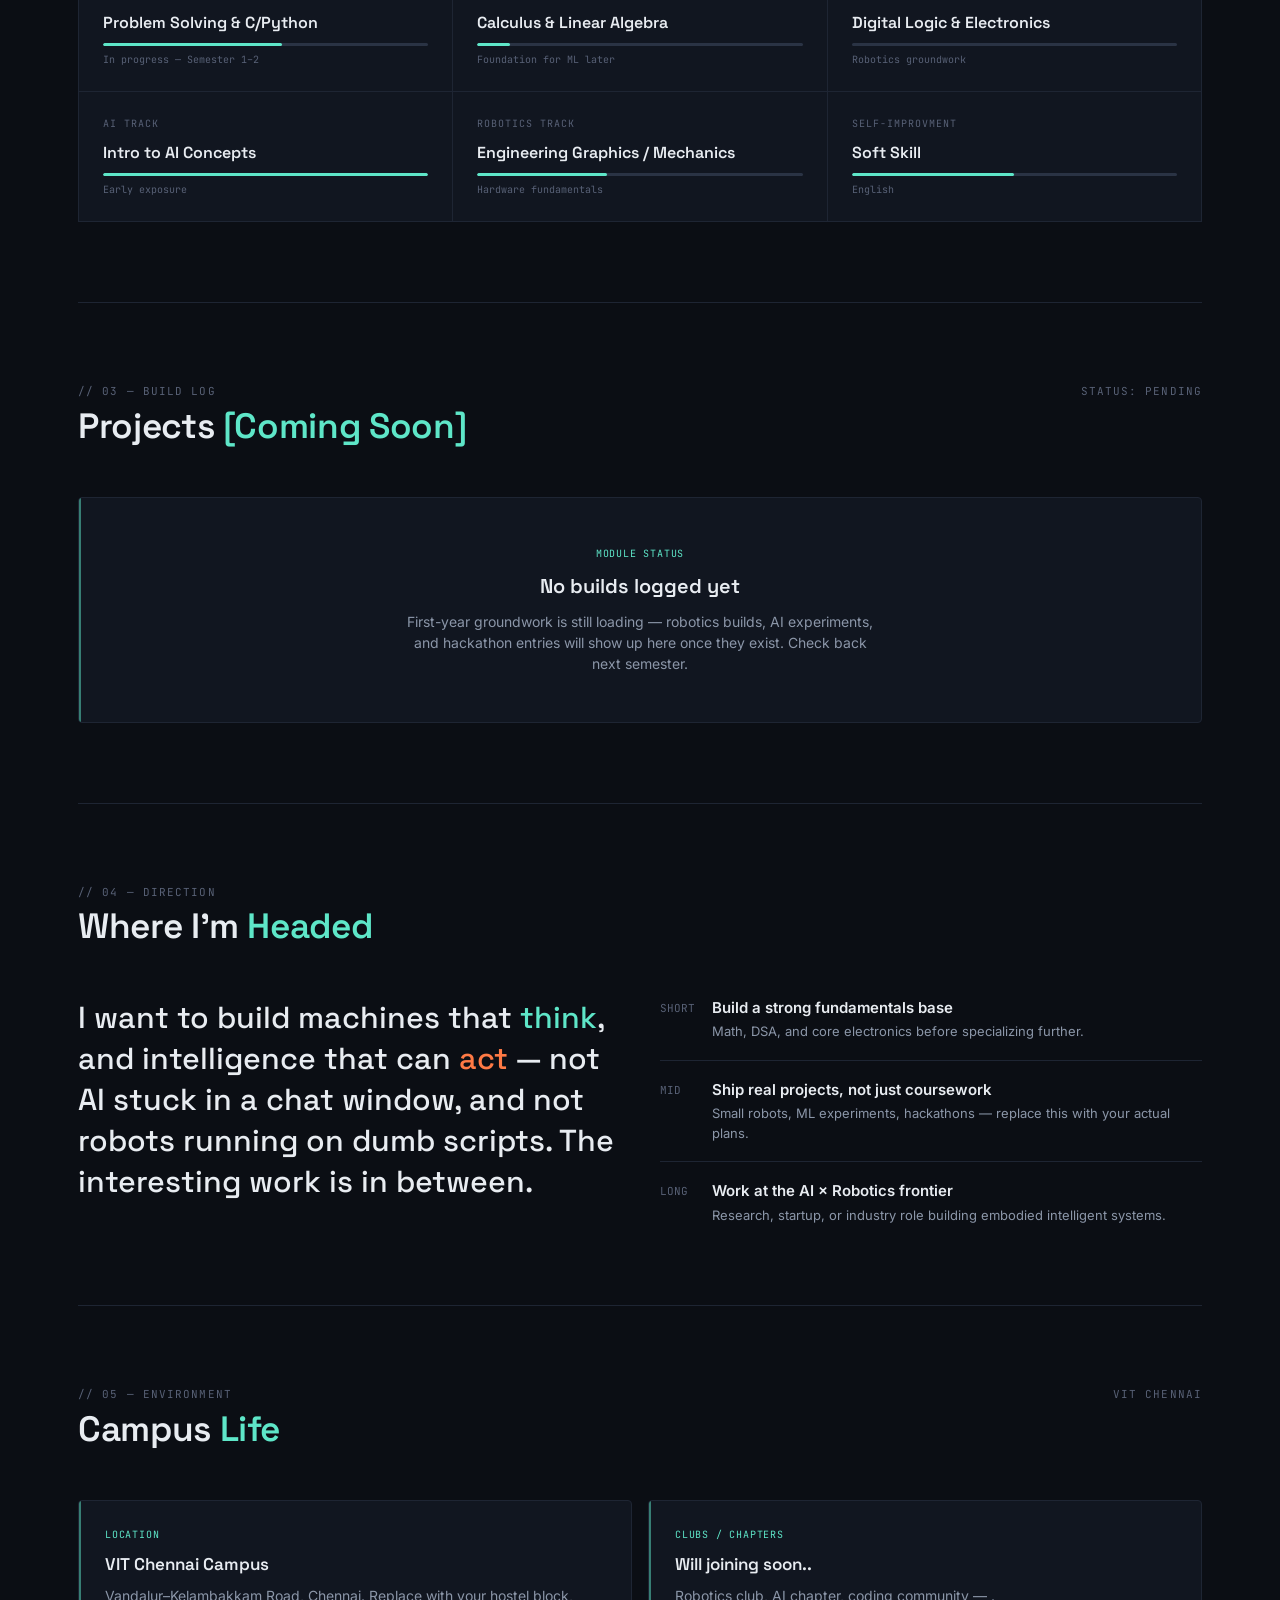
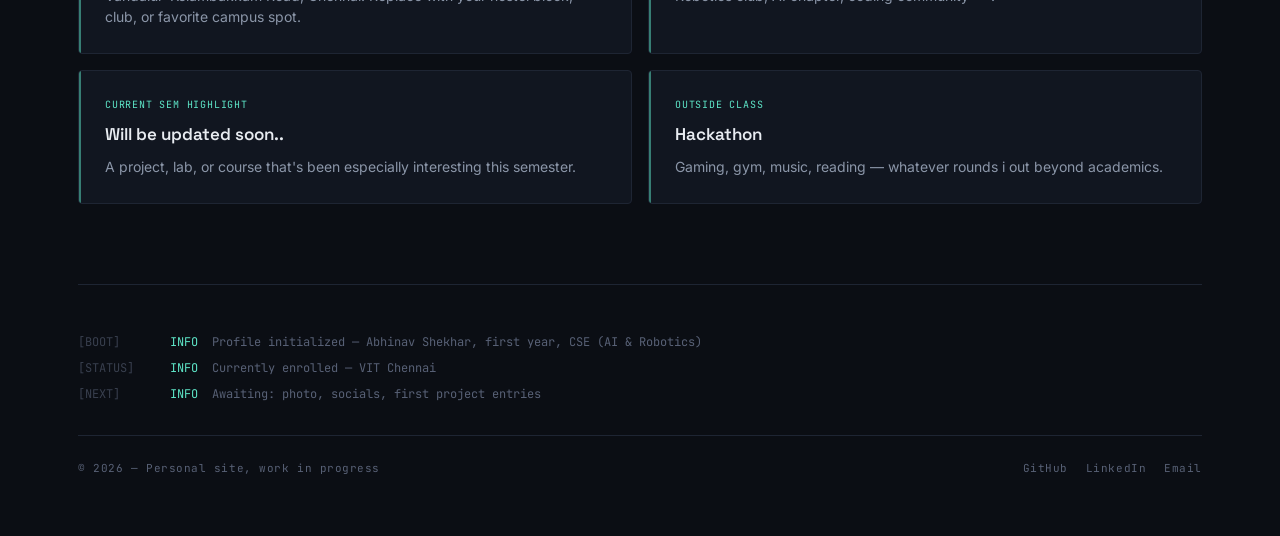
==== commit a4ccfd3d: "Rename site entry point to index.html for GitHub Pages Co-authored-by: Abhinav Shekhar <abhinavshekh" ====
--- a/index.html
+++ b/index.html
@@ -1,1652 +1,1079 @@
 <!DOCTYPE html>
-<html lang="en" data-theme="dark">
+<html lang="en">
 <head>
 <meta charset="UTF-8">
 <meta name="viewport" content="width=device-width, initial-scale=1.0">
-<title>Abhinav Shekhar — AI & Robotics Engineer</title>
-<meta name="description" content="First-year CSE student at VIT Chennai. Building at the intersection of AI and robotics.">
+<title>SYSTEM // Student Profile</title>
 <link rel="preconnect" href="https://fonts.googleapis.com">
-<link href="https://fonts.googleapis.com/css2?family=Syne:wght@500;600;700;800&family=DM+Sans:ital,opsz,wght@0,9..40,400;0,9..40,500;0,9..40,600;1,9..40,400&family=JetBrains+Mono:wght@400;500;600&display=swap" rel="stylesheet">
-<script>
-  (function () {
-    var saved = localStorage.getItem('theme');
-    var theme = saved || (window.matchMedia('(prefers-color-scheme: light)').matches ? 'light' : 'dark');
-    document.documentElement.setAttribute('data-theme', theme);
-  })();
-</script>
+<link href="https://fonts.googleapis.com/css2?family=Space+Grotesk:wght@400;500;600;700&family=Inter:wght@400;500;600&family=JetBrains+Mono:wght@400;500;600&display=swap" rel="stylesheet">
 <style>
-  :root,
-  [data-theme="dark"] {
-    color-scheme: dark;
-    --bg: #030712;
-    --bg-2: #0a0f1c;
-    --surface: rgba(15, 23, 42, 0.55);
-    --surface-2: rgba(30, 41, 59, 0.45);
-    --border: rgba(148, 163, 184, 0.12);
-    --border-glow: rgba(56, 189, 248, 0.35);
-    --text: #f1f5f9;
-    --text-dim: #94a3b8;
-    --text-faint: #64748b;
-    --cyan: #22d3ee;
-    --violet: #a78bfa;
-    --pink: #f472b6;
-    --amber: #fbbf24;
-    --green: #34d399;
-    --nav-bg: rgba(3, 7, 18, 0.72);
-    --nav-menu-bg: rgba(10, 15, 28, 0.95);
-    --grid-line: rgba(255, 255, 255, 0.025);
-    --hero-gradient-start: #fff;
-    --btn-primary-text: #030712;
-    --particle-dot: rgba(34, 211, 238, 0.35);
-    --particle-line: rgba(167, 139, 250, 0.08);
-    --orb-opacity: 0.45;
-    --display: 'Syne', sans-serif;
-    --body: 'DM Sans', sans-serif;
-    --mono: 'JetBrains Mono', monospace;
-    --radius: 20px;
-    --radius-sm: 12px;
-    --shadow: 0 24px 80px rgba(0, 0, 0, 0.45);
-    --ease: cubic-bezier(0.22, 1, 0.36, 1);
-  }
-
-  [data-theme="light"] {
-    color-scheme: light;
-    --bg: #f4f7fb;
-    --bg-2: #e8eef6;
-    --surface: rgba(255, 255, 255, 0.82);
-    --surface-2: rgba(241, 245, 249, 0.92);
-    --border: rgba(15, 23, 42, 0.1);
-    --border-glow: rgba(14, 116, 144, 0.28);
-    --text: #0f172a;
-    --text-dim: #475569;
-    --text-faint: #64748b;
-    --cyan: #0891b2;
-    --violet: #7c3aed;
-    --pink: #db2777;
-    --amber: #d97706;
-    --green: #059669;
-    --nav-bg: rgba(244, 247, 251, 0.88);
-    --nav-menu-bg: rgba(255, 255, 255, 0.96);
-    --grid-line: rgba(15, 23, 42, 0.05);
-    --hero-gradient-start: #0f172a;
-    --btn-primary-text: #f8fafc;
-    --particle-dot: rgba(8, 145, 178, 0.28);
-    --particle-line: rgba(124, 58, 237, 0.07);
-    --orb-opacity: 0.22;
-    --shadow: 0 24px 80px rgba(15, 23, 42, 0.12);
-  }
-
-  *, *::before, *::after { margin: 0; padding: 0; box-sizing: border-box; }
-  html { scroll-behavior: smooth; }
-  body {
-    font-family: var(--body);
-    background: var(--bg);
-    color: var(--text);
-    line-height: 1.6;
-    overflow-x: hidden;
-  }
-
-  .bg-canvas {
-    position: fixed; inset: 0; z-index: 0; pointer-events: none;
-    overflow: hidden;
-  }
-  .orb {
-    position: absolute; border-radius: 50%; filter: blur(80px); opacity: var(--orb-opacity);
-    animation: floatOrb 18s var(--ease) infinite alternate;
-  }
-  .orb-1 { width: 520px; height: 520px; background: #4c1d95; top: -120px; left: -80px; }
-  .orb-2 { width: 420px; height: 420px; background: #0e7490; top: 30%; right: -100px; animation-delay: -4s; }
-  .orb-3 { width: 360px; height: 360px; background: #be185d; bottom: 10%; left: 20%; animation-delay: -8s; opacity: 0.25; }
-  @keyframes floatOrb {
-    0% { transform: translate(0, 0) scale(1); }
-    100% { transform: translate(40px, -30px) scale(1.08); }
-  }
-  .grid-overlay {
-    position: fixed; inset: 0; z-index: 0; pointer-events: none;
+  :root{
+    --bg:#0B0E14;
+    --panel:#111620;
+    --panel-2:#161D2B;
+    --border:#2A3344;
+    --border-soft:#1E2533;
+    --text:#E8ECF1;
+    --text-dim:#8B96A8;
+    --text-faint:#586176;
+    --signal:#5EE6C8;
+    --signal-dim:#2C5A52;
+    --amber:#FF7A45;
+    --amber-dim:#5C3A22;
+
+    --display:'Space Grotesk', sans-serif;
+    --body:'Inter', sans-serif;
+    --mono:'JetBrains Mono', monospace;
+  }
+
+  *{margin:0;padding:0;box-sizing:border-box;}
+  html{scroll-behavior:smooth;}
+
+  body{
+    background:var(--bg);
+    color:var(--text);
+    font-family:var(--body);
+    overflow-x:hidden;
+    line-height:1.5;
+  }
+
+  /* background grid + scanline texture */
+  .bg-grid{
+    position:fixed; inset:0; z-index:0; pointer-events:none;
     background-image:
-      linear-gradient(var(--grid-line) 1px, transparent 1px),
-      linear-gradient(90deg, var(--grid-line) 1px, transparent 1px);
-    background-size: 64px 64px;
-    mask-image: radial-gradient(ellipse 90% 70% at 50% 0%, black, transparent 85%);
-  }
-  #particle-canvas {
-    position: fixed; inset: 0; z-index: 0; pointer-events: none; opacity: 0.55;
-  }
-
-  .wrap {
-    position: relative; z-index: 1;
-    max-width: 1200px; margin: 0 auto; padding: 0 24px;
-  }
-
-  nav {
-    position: fixed; top: 0; left: 0; right: 0; z-index: 100;
-    padding: 16px 0;
-    transition: background 0.4s var(--ease), border-color 0.4s, backdrop-filter 0.4s;
-  }
-  nav.scrolled {
-    background: var(--nav-bg);
-    backdrop-filter: blur(16px);
-    border-bottom: 1px solid var(--border);
-  }
-  .nav-inner {
-    max-width: 1200px; margin: 0 auto; padding: 0 24px;
-    display: flex; align-items: center; justify-content: space-between; gap: 20px;
-  }
-  .brand {
-    font-family: var(--display); font-weight: 700; font-size: 1.05rem;
-    letter-spacing: -0.02em; text-decoration: none; color: var(--text);
-    display: flex; align-items: center; gap: 10px;
-  }
-  .brand-dot {
-    width: 10px; height: 10px; border-radius: 50%;
-    background: linear-gradient(135deg, var(--cyan), var(--violet));
-    box-shadow: 0 0 16px rgba(34, 211, 238, 0.6);
-    animation: pulseDot 2.4s ease-in-out infinite;
-  }
-  @keyframes pulseDot {
-    0%, 100% { transform: scale(1); opacity: 1; }
-    50% { transform: scale(1.15); opacity: 0.7; }
-  }
-  .nav-links {
-    display: flex; align-items: center; gap: 8px;
-    list-style: none;
-  }
-  .nav-links a {
-    font-family: var(--mono); font-size: 11px; letter-spacing: 0.06em;
-    text-transform: uppercase; text-decoration: none; color: var(--text-dim);
-    padding: 10px 14px; border-radius: 999px;
-    transition: color 0.25s, background 0.25s;
-  }
-  .nav-links a:hover, .nav-links a.active {
-    color: var(--text); background: var(--surface-2);
-  }
-  .nav-actions { display: flex; align-items: center; gap: 10px; }
-  .theme-toggle {
-    width: 42px; height: 42px; border-radius: 12px;
-    border: 1px solid var(--border); background: var(--surface);
-    color: var(--text); cursor: pointer; font-size: 1rem;
-    display: grid; place-items: center;
-    transition: transform 0.25s var(--ease), border-color 0.25s, background 0.25s;
-  }
-  .theme-toggle:hover { transform: translateY(-2px); border-color: var(--border-glow); }
-  .theme-toggle .icon-sun, .theme-toggle .icon-moon { display: none; }
-  [data-theme="dark"] .theme-toggle .icon-sun { display: block; }
-  [data-theme="light"] .theme-toggle .icon-moon { display: block; }
-  .nav-cta {
-    font-family: var(--mono); font-size: 11px; letter-spacing: 0.05em;
-    text-decoration: none; color: var(--btn-primary-text);
-    background: linear-gradient(135deg, var(--cyan), var(--violet));
-    padding: 11px 18px; border-radius: 999px; font-weight: 600;
-    transition: transform 0.25s var(--ease), box-shadow 0.25s;
-  }
-  .nav-cta:hover { transform: translateY(-2px); box-shadow: 0 8px 32px rgba(34,211,238,0.35); }
-  .menu-btn {
-    display: none; background: none; border: 1px solid var(--border);
-    color: var(--text); width: 42px; height: 42px; border-radius: 12px; cursor: pointer;
-  }
-  @media (max-width: 860px) {
-    .nav-links, .nav-cta { display: none; }
-    .menu-btn { display: grid; place-items: center; }
-    .nav-links.open {
-      display: flex; flex-direction: column; position: absolute;
-      top: calc(100% + 8px); left: 24px; right: 24px;
-      background: var(--nav-menu-bg); backdrop-filter: blur(16px);
-      border: 1px solid var(--border); border-radius: var(--radius-sm);
-      padding: 12px;
-    }
-  }
-
-  .hero {
-    min-height: 100vh; display: grid;
-    grid-template-columns: 1.05fr 0.95fr; gap: 48px; align-items: center;
-    padding: 120px 0 80px;
-  }
-  @media (max-width: 920px) {
-    .hero { grid-template-columns: 1fr; padding-top: 100px; min-height: auto; }
-  }
-
-  .hero-badge {
-    display: inline-flex; align-items: center; gap: 10px;
-    font-family: var(--mono); font-size: 11px; letter-spacing: 0.08em;
-    text-transform: uppercase; color: var(--cyan);
-    border: 1px solid color-mix(in srgb, var(--cyan) 25%, transparent);
-    background: color-mix(in srgb, var(--cyan) 8%, transparent);
-    padding: 8px 14px; border-radius: 999px; margin-bottom: 24px;
-  }
-  .hero-badge .live {
-    width: 7px; height: 7px; border-radius: 50%; background: var(--green);
-    box-shadow: 0 0 10px var(--green);
-    animation: pulseDot 1.8s ease-in-out infinite;
-  }
-
-  .hero-title {
-    font-family: var(--display); font-weight: 800;
-    font-size: clamp(2.8rem, 7vw, 5rem); line-height: 0.98;
-    letter-spacing: -0.03em; margin-bottom: 18px;
-  }
-  .hero-title .gradient {
-    background: linear-gradient(120deg, var(--hero-gradient-start) 0%, var(--cyan) 45%, var(--violet) 80%, var(--pink) 100%);
-    background-size: 200% auto;
-    -webkit-background-clip: text; background-clip: text; color: transparent;
-    animation: shimmer 8s linear infinite;
-  }
-  @keyframes shimmer {
-    0% { background-position: 0% center; }
-    100% { background-position: 200% center; }
-  }
-
-  .hero-sub {
-    font-size: clamp(1rem, 2vw, 1.15rem); color: var(--text-dim);
-    max-width: 520px; margin-bottom: 32px;
-  }
-  .hero-sub strong { color: var(--text); font-weight: 600; }
-
-  .hero-actions { display: flex; flex-wrap: wrap; gap: 14px; margin-bottom: 40px; }
-  .btn {
-    display: inline-flex; align-items: center; gap: 8px;
-    font-family: var(--mono); font-size: 12px; letter-spacing: 0.04em;
-    text-decoration: none; padding: 14px 22px; border-radius: 999px;
-    transition: transform 0.3s var(--ease), box-shadow 0.3s, background 0.3s;
-    border: none; cursor: pointer;
-  }
-  .btn-primary {
-    color: var(--btn-primary-text); background: linear-gradient(135deg, var(--cyan), #818cf8);
-    box-shadow: 0 12px 40px color-mix(in srgb, var(--cyan) 25%, transparent);
-  }
-  .btn-primary:hover { transform: translateY(-3px); box-shadow: 0 16px 48px color-mix(in srgb, var(--cyan) 35%, transparent); }
-  .btn-ghost {
-    color: var(--text); background: var(--surface);
-    border: 1px solid var(--border);
-  }
-  .btn-ghost:hover { background: var(--surface-2); transform: translateY(-2px); }
-
-  .hero-profile {
-    display: flex; align-items: center; gap: 18px; margin-bottom: 28px;
-  }
-  .hero-photo-wrap {
-    position: relative; width: 92px; height: 92px; flex-shrink: 0;
-  }
-  .hero-photo {
-    width: 100%; height: 100%; object-fit: cover; border-radius: 24px;
-    border: 2px solid var(--border); box-shadow: var(--shadow);
-  }
-  .hero-photo-ring {
-    position: absolute; inset: -6px; border-radius: 28px;
-    border: 1px dashed color-mix(in srgb, var(--cyan) 45%, transparent);
-    animation: spinSlow 18s linear infinite;
-  }
-  .hero-profile-meta { min-width: 0; }
-  .hero-profile-name {
-    font-family: var(--display); font-weight: 700; font-size: 1.05rem; margin-bottom: 4px;
-  }
-  .hero-profile-role { font-size: 0.9rem; color: var(--text-dim); }
-
-  .hero-metrics {
-    display: grid; grid-template-columns: repeat(4, 1fr); gap: 16px;
-  }
-  @media (max-width: 640px) { .hero-metrics { grid-template-columns: repeat(2, 1fr); } }
-  .metric {
-    background: var(--surface); border: 1px solid var(--border);
-    border-radius: var(--radius-sm); padding: 16px 18px;
-    backdrop-filter: blur(12px);
-    transition: border-color 0.3s, transform 0.3s var(--ease);
-  }
-  .metric:hover { border-color: var(--border-glow); transform: translateY(-4px); }
-  .metric-label {
-    font-family: var(--mono); font-size: 10px; color: var(--text-faint);
-    letter-spacing: 0.1em; text-transform: uppercase; margin-bottom: 6px;
-  }
-  .metric-value {
-    font-family: var(--display); font-weight: 700; font-size: 1.35rem;
-  }
-  .metric-value.accent { color: var(--cyan); }
-
-  .hero-visual { position: relative; }
-  .visual-frame {
-    position: relative; aspect-ratio: 1/1; border-radius: 28px;
-    background: linear-gradient(160deg, rgba(34,211,238,0.08), rgba(167,139,250,0.06));
-    border: 1px solid var(--border); overflow: hidden;
-    box-shadow: var(--shadow);
-  }
-  .visual-frame::before {
-    content: ''; position: absolute; inset: 0;
-    background: radial-gradient(circle at 30% 20%, rgba(34,211,238,0.15), transparent 50%);
-    pointer-events: none;
-  }
-  .visual-ring {
-    position: absolute; inset: 18px; border-radius: 20px;
-    border: 1px dashed rgba(148,163,184,0.15);
-    animation: spinSlow 30s linear infinite;
-  }
-  @keyframes spinSlow { to { transform: rotate(360deg); } }
-  #model-stage {
-    position: absolute; inset: 0; cursor: grab; touch-action: none;
-  }
-  #model-stage:active { cursor: grabbing; }
-  #model-stage svg { width: 100%; height: 100%; }
-  .model-scene { position: absolute; inset: 0; display: none; }
-  .model-scene.active { display: block; }
-  .visual-tag {
-    position: absolute; top: 18px; left: 18px; z-index: 5;
-    font-family: var(--mono); font-size: 10px; letter-spacing: 0.08em;
-    text-transform: uppercase; color: var(--cyan);
-    background: rgba(3,7,18,0.6); border: 1px solid var(--border);
-    padding: 8px 12px; border-radius: 999px; backdrop-filter: blur(8px);
-  }
-  .model-tabs {
-    display: flex; gap: 8px; margin-top: 14px;
-  }
-  .model-tab {
-    flex: 1; padding: 12px; border-radius: var(--radius-sm);
-    background: var(--surface); border: 1px solid var(--border);
-    color: var(--text-dim); font-family: var(--mono); font-size: 11px;
-    cursor: pointer; transition: all 0.25s;
-  }
-  .model-tab.active, .model-tab:hover {
-    color: var(--text); border-color: rgba(34,211,238,0.4);
-    background: rgba(34,211,238,0.08);
-  }
-
-  .marquee-wrap {
-    border-block: 1px solid var(--border);
-    background: rgba(255,255,255,0.02); overflow: hidden; padding: 18px 0;
-  }
-  .marquee-track {
-    display: flex; gap: 48px; width: max-content;
-    animation: marquee 28s linear infinite;
-  }
-  @keyframes marquee {
-    0% { transform: translateX(0); }
-    100% { transform: translateX(-50%); }
-  }
-  .marquee-item {
-    font-family: var(--mono); font-size: 12px; letter-spacing: 0.08em;
-    text-transform: uppercase; color: var(--text-faint); white-space: nowrap;
-  }
-  .marquee-item span { color: var(--violet); margin-right: 8px; }
-
-  section { padding: 96px 0; }
-  .section-head { margin-bottom: 48px; }
-  .section-kicker {
-    font-family: var(--mono); font-size: 11px; letter-spacing: 0.12em;
-    text-transform: uppercase; color: var(--violet); margin-bottom: 12px;
-  }
-  .section-title {
-    font-family: var(--display); font-weight: 700;
-    font-size: clamp(2rem, 4vw, 3rem); letter-spacing: -0.02em;
-    line-height: 1.1;
-  }
-  .section-desc {
-    margin-top: 14px; color: var(--text-dim); max-width: 560px; font-size: 1.05rem;
-  }
-
-  .reveal {
-    opacity: 0; transform: translateY(32px);
-    transition: opacity 0.8s var(--ease), transform 0.8s var(--ease);
-  }
-  .reveal.visible { opacity: 1; transform: translateY(0); }
-  .reveal-delay-1 { transition-delay: 0.1s; }
-  .reveal-delay-2 { transition-delay: 0.2s; }
-  .reveal-delay-3 { transition-delay: 0.3s; }
-
-  .timeline-grid {
-    display: grid; grid-template-columns: repeat(3, 1fr); gap: 20px;
-  }
-  @media (max-width: 860px) { .timeline-grid { grid-template-columns: 1fr; } }
-  .timeline-card {
-    position: relative; padding: 28px; border-radius: var(--radius);
-    background: var(--surface); border: 1px solid var(--border);
-    backdrop-filter: blur(12px); overflow: hidden;
-    transition: transform 0.4s var(--ease), border-color 0.4s, box-shadow 0.4s;
-  }
-  .timeline-card::before {
-    content: ''; position: absolute; top: 0; left: 0; right: 0; height: 3px;
-    background: linear-gradient(90deg, var(--cyan), var(--violet));
-    transform: scaleX(0); transform-origin: left;
-    transition: transform 0.5s var(--ease);
-  }
-  .timeline-card:hover {
-    transform: translateY(-8px); border-color: var(--border-glow);
-    box-shadow: 0 20px 60px rgba(0,0,0,0.35);
-  }
-  .timeline-card:hover::before { transform: scaleX(1); }
-  .timeline-card.current {
-    border-color: rgba(34,211,238,0.35);
-    box-shadow: 0 0 40px rgba(34,211,238,0.08);
-  }
-  .tl-year {
-    font-family: var(--mono); font-size: 11px; color: var(--cyan);
-    letter-spacing: 0.08em; margin-bottom: 12px;
-  }
-  .tl-title {
-    font-family: var(--display); font-weight: 700; font-size: 1.25rem;
-    margin-bottom: 8px;
-  }
-  .tl-sub { color: var(--text-dim); font-size: 0.95rem; margin-bottom: 14px; }
-  .tag-row { display: flex; flex-wrap: wrap; gap: 8px; }
-  .tag {
-    font-family: var(--mono); font-size: 10px; letter-spacing: 0.05em;
-    text-transform: uppercase; padding: 5px 10px; border-radius: 999px;
-    border: 1px solid var(--border); color: var(--text-dim);
-  }
-  .tag.hot { color: var(--amber); border-color: rgba(251,191,36,0.35); background: rgba(251,191,36,0.08); }
-  .tag.live { color: var(--green); border-color: rgba(52,211,153,0.35); background: rgba(52,211,153,0.08); }
-
-  .bento {
-    display: grid; grid-template-columns: repeat(12, 1fr); gap: 16px;
-  }
-  .bento-cell {
-    grid-column: span 4; padding: 24px; border-radius: var(--radius);
-    background: var(--surface); border: 1px solid var(--border);
-    backdrop-filter: blur(12px);
-    transition: transform 0.35s var(--ease), border-color 0.35s;
-  }
-  .bento-cell:hover { transform: translateY(-6px); border-color: var(--border-glow); }
-  .bento-cell.wide { grid-column: span 6; }
-  @media (max-width: 900px) {
-    .bento-cell, .bento-cell.wide { grid-column: span 6; }
-  }
-  @media (max-width: 600px) {
-    .bento-cell, .bento-cell.wide { grid-column: span 12; }
-  }
-  .skill-icon {
-    width: 42px; height: 42px; border-radius: 12px; display: grid; place-items: center;
-    font-size: 1.2rem; margin-bottom: 16px;
-    background: linear-gradient(135deg, rgba(34,211,238,0.15), rgba(167,139,250,0.15));
-    border: 1px solid var(--border);
-  }
-  .skill-name {
-    font-family: var(--display); font-weight: 700; font-size: 1.05rem; margin-bottom: 8px;
-  }
-  .skill-meta { font-size: 0.9rem; color: var(--text-dim); margin-bottom: 16px; }
-  .progress-track {
-    height: 6px; background: rgba(255,255,255,0.06); border-radius: 999px; overflow: hidden;
-  }
-  .progress-fill {
-    height: 100%; border-radius: 999px;
-    background: linear-gradient(90deg, var(--cyan), var(--violet));
-    width: 0; transition: width 1.2s var(--ease);
-  }
-
-  .stack-groups { display: flex; flex-direction: column; gap: 36px; }
-  .stack-group-title {
-    font-family: var(--display); font-weight: 700; font-size: 1.15rem;
-    margin-bottom: 16px; display: flex; align-items: center; gap: 12px;
-  }
-  .stack-group-title::before {
-    content: ''; width: 28px; height: 2px;
-    background: linear-gradient(90deg, var(--cyan), var(--violet));
-  }
-  .stack-group-note {
-    font-size: 0.92rem; color: var(--text-dim); margin: -8px 0 16px;
-  }
-  .bento-cell.sem-tag {
-    grid-column: span 12; padding: 14px 18px;
-    background: color-mix(in srgb, var(--violet) 8%, transparent);
-    border-style: dashed;
-  }
-  .sem-tag-label {
-    font-family: var(--mono); font-size: 10px; letter-spacing: 0.1em;
-    text-transform: uppercase; color: var(--violet);
-  }
-
-  /* ===== GALLERY DECK ===== */
-  .gallery-deck { position: relative; padding: 8px 0 24px; }
-  .deck-stage {
-    position: relative; height: 420px; perspective: 1200px;
-    display: grid; place-items: center;
-  }
-  @media (max-width: 640px) { .deck-stage { height: 360px; } }
-  .deck-card {
-    position: absolute; width: min(320px, 82vw); aspect-ratio: 4/5;
-    border-radius: 24px; overflow: hidden;
-    border: 1px solid var(--border); background: var(--surface);
-    box-shadow: var(--shadow); transform-origin: center bottom;
-    transition: transform 0.55s var(--ease), opacity 0.45s, filter 0.45s;
-    cursor: grab; user-select: none;
-  }
-  .deck-card img {
-    width: 100%; height: 72%; object-fit: cover; display: block;
-  }
-  .deck-card-visual {
-    height: 72%; display: grid; place-items: center; font-size: 4rem;
-    background: linear-gradient(135deg, color-mix(in srgb, var(--cyan) 18%, transparent), color-mix(in srgb, var(--violet) 14%, transparent));
-  }
-  .deck-card-body { padding: 16px 18px; }
-  .deck-card-tag {
-    font-family: var(--mono); font-size: 10px; letter-spacing: 0.08em;
-    text-transform: uppercase; color: var(--pink); margin-bottom: 6px;
-  }
-  .deck-card-title {
-    font-family: var(--display); font-weight: 700; font-size: 1.05rem; margin-bottom: 4px;
-  }
-  .deck-card-sub { font-size: 0.85rem; color: var(--text-dim); line-height: 1.45; }
-  .deck-controls {
-    display: flex; align-items: center; justify-content: center; gap: 16px; margin-top: 28px;
-  }
-  .deck-btn {
-    width: 44px; height: 44px; border-radius: 999px;
-    border: 1px solid var(--border); background: var(--surface);
-    color: var(--text); cursor: pointer; font-size: 1.1rem;
-    transition: transform 0.25s, border-color 0.25s;
-  }
-  .deck-btn:hover { transform: translateY(-2px); border-color: var(--border-glow); }
-  .deck-dots { display: flex; gap: 8px; }
-  .deck-dot {
-    width: 8px; height: 8px; border-radius: 999px; border: none;
-    background: var(--border); cursor: pointer; transition: transform 0.25s, background 0.25s;
-  }
-  .deck-dot.active { background: var(--cyan); transform: scale(1.25); }
-
-  .project-toolbar {
-    display: flex; flex-wrap: wrap; align-items: center; justify-content: space-between;
-    gap: 16px; margin-bottom: 32px;
-  }
-  .filter-tabs { display: flex; flex-wrap: wrap; gap: 8px; }
-  .filter-btn {
-    font-family: var(--mono); font-size: 11px; letter-spacing: 0.05em;
-    text-transform: uppercase; padding: 10px 16px; border-radius: 999px;
-    border: 1px solid var(--border); background: transparent; color: var(--text-dim);
-    cursor: pointer; transition: all 0.25s;
-  }
-  .filter-btn.active, .filter-btn:hover {
-    color: var(--text); background: rgba(167,139,250,0.12);
-    border-color: rgba(167,139,250,0.4);
-  }
-  .project-count {
-    font-family: var(--mono); font-size: 11px; color: var(--text-faint);
-    letter-spacing: 0.06em;
-  }
-
-  .projects-grid {
-    display: grid; grid-template-columns: repeat(3, 1fr); gap: 20px;
-  }
-  @media (max-width: 980px) { .projects-grid { grid-template-columns: repeat(2, 1fr); } }
-  @media (max-width: 640px) { .projects-grid { grid-template-columns: 1fr; } }
-
-  .project-card {
-    position: relative; border-radius: var(--radius); overflow: hidden;
-    background: var(--surface); border: 1px solid var(--border);
-    backdrop-filter: blur(12px);
-    transition: transform 0.45s var(--ease), border-color 0.45s, box-shadow 0.45s;
-    display: flex; flex-direction: column;
-  }
-  .project-card.hidden { display: none; }
-  .project-card:hover {
-    transform: translateY(-10px) scale(1.01);
-    border-color: rgba(244,114,182,0.35);
-    box-shadow: 0 28px 70px rgba(0,0,0,0.4);
-  }
-  .project-thumb {
-    position: relative; height: 180px; overflow: hidden;
-    background: linear-gradient(135deg, rgba(34,211,238,0.12), rgba(167,139,250,0.1));
-  }
-  .project-thumb::after {
-    content: ''; position: absolute; inset: 0;
-    background: linear-gradient(to top, rgba(3,7,18,0.85), transparent 55%);
-  }
-  .project-thumb-inner {
-    position: absolute; inset: 0; display: grid; place-items: center;
-    font-size: 3rem; opacity: 0.35;
-    transition: transform 0.6s var(--ease), opacity 0.4s;
-  }
-  .project-card:hover .project-thumb-inner {
-    transform: scale(1.08); opacity: 0.55;
-  }
-  .project-status {
-    position: absolute; top: 14px; right: 14px; z-index: 2;
-    font-family: var(--mono); font-size: 10px; letter-spacing: 0.06em;
-    text-transform: uppercase; padding: 6px 10px; border-radius: 999px;
-    backdrop-filter: blur(8px);
-  }
-  .status-live { background: rgba(52,211,153,0.15); color: var(--green); border: 1px solid rgba(52,211,153,0.35); }
-  .status-build { background: rgba(251,191,36,0.12); color: var(--amber); border: 1px solid rgba(251,191,36,0.35); }
-  .status-plan { background: rgba(148,163,184,0.12); color: var(--text-dim); border: 1px solid var(--border); }
-
-  .project-body { padding: 22px; flex: 1; display: flex; flex-direction: column; }
-  .project-cat {
-    font-family: var(--mono); font-size: 10px; letter-spacing: 0.1em;
-    text-transform: uppercase; color: var(--pink); margin-bottom: 10px;
-  }
-  .project-title {
-    font-family: var(--display); font-weight: 700; font-size: 1.2rem;
-    margin-bottom: 10px; line-height: 1.25;
-  }
-  .project-desc {
-    font-size: 0.92rem; color: var(--text-dim); margin-bottom: 18px; flex: 1;
-  }
-  .project-stack { display: flex; flex-wrap: wrap; gap: 6px; margin-bottom: 18px; }
-  .stack-pill {
-    font-family: var(--mono); font-size: 10px; padding: 4px 8px; border-radius: 6px;
-    background: rgba(255,255,255,0.04); color: var(--text-faint); border: 1px solid var(--border);
-  }
-  .project-links { display: flex; gap: 12px; }
-  .project-link {
-    font-family: var(--mono); font-size: 11px; letter-spacing: 0.04em;
-    text-decoration: none; color: var(--cyan);
-    display: inline-flex; align-items: center; gap: 6px;
-    transition: color 0.2s, gap 0.2s;
-  }
-  .project-link:hover { color: var(--text); gap: 10px; }
-  .project-link.muted { color: var(--text-faint); pointer-events: none; }
-
-  .project-card.featured { grid-column: span 2; }
-  @media (max-width: 980px) { .project-card.featured { grid-column: span 2; } }
-  @media (max-width: 640px) { .project-card.featured { grid-column: span 1; } }
-  .project-card.featured .project-thumb { height: 220px; }
-
-  .goals-grid {
-    display: grid; grid-template-columns: 1.1fr 0.9fr; gap: 28px; align-items: start;
-  }
-  @media (max-width: 900px) { .goals-grid { grid-template-columns: 1fr; } }
-  .quote-block {
-    padding: 36px; border-radius: var(--radius);
-    background: linear-gradient(145deg, rgba(34,211,238,0.08), rgba(167,139,250,0.06));
-    border: 1px solid var(--border);
-    font-family: var(--display); font-weight: 600;
-    font-size: clamp(1.4rem, 2.5vw, 2rem); line-height: 1.35;
-  }
-  .quote-block .hl-cyan { color: var(--cyan); }
-  .quote-block .hl-pink { color: var(--pink); }
-  .goal-cards { display: flex; flex-direction: column; gap: 14px; }
-  .goal-card {
-    display: flex; gap: 16px; padding: 22px; border-radius: var(--radius-sm);
-    background: var(--surface); border: 1px solid var(--border);
-    transition: transform 0.35s var(--ease), border-color 0.35s;
-  }
-  .goal-card:hover { transform: translateX(8px); border-color: var(--border-glow); }
-  .goal-num {
-    font-family: var(--mono); font-size: 11px; color: var(--violet);
-    min-width: 48px; padding-top: 4px;
-  }
-  .goal-title { font-weight: 600; margin-bottom: 4px; }
-  .goal-sub { font-size: 0.9rem; color: var(--text-dim); }
-
-  .campus-grid {
-    display: grid; grid-template-columns: repeat(2, 1fr); gap: 18px;
-  }
-  @media (max-width: 700px) { .campus-grid { grid-template-columns: 1fr; } }
-  .campus-card {
-    padding: 26px; border-radius: var(--radius); position: relative; overflow: hidden;
-    background: var(--surface); border: 1px solid var(--border);
-    transition: transform 0.4s var(--ease);
-  }
-  .campus-card:hover { transform: translateY(-6px); }
-  .campus-card::after {
-    content: ''; position: absolute; width: 120px; height: 120px; border-radius: 50%;
-    background: radial-gradient(circle, rgba(167,139,250,0.15), transparent 70%);
-    top: -30px; right: -30px; pointer-events: none;
-  }
-  .campus-label {
-    font-family: var(--mono); font-size: 10px; letter-spacing: 0.1em;
-    text-transform: uppercase; color: var(--cyan); margin-bottom: 10px;
-  }
-  .campus-title {
-    font-family: var(--display); font-weight: 700; font-size: 1.15rem; margin-bottom: 8px;
-  }
-  .campus-body { color: var(--text-dim); font-size: 0.95rem; }
-
-  footer {
-    padding: 64px 0 48px;
-    border-top: 1px solid var(--border);
-    background: linear-gradient(to top, rgba(10,15,28,0.8), transparent);
-  }
-  .footer-grid {
-    display: grid; grid-template-columns: 1.2fr 0.8fr; gap: 40px; margin-bottom: 40px;
-  }
-  @media (max-width: 760px) { .footer-grid { grid-template-columns: 1fr; } }
-  .footer-title {
-    font-family: var(--display); font-weight: 800; font-size: 2rem;
-    letter-spacing: -0.02em; margin-bottom: 12px;
-  }
-  .footer-text { color: var(--text-dim); max-width: 420px; }
-  .contact-links { display: flex; flex-direction: column; gap: 12px; }
-  .contact-link {
-    display: flex; align-items: center; gap: 12px; text-decoration: none;
-    color: var(--text); padding: 14px 18px; border-radius: var(--radius-sm);
-    background: var(--surface); border: 1px solid var(--border);
-    transition: transform 0.3s var(--ease), border-color 0.3s;
-  }
-  .contact-link:hover { transform: translateX(6px); border-color: var(--border-glow); }
-  .contact-link span:first-child {
-    font-family: var(--mono); font-size: 10px; color: var(--text-faint);
-    min-width: 64px; letter-spacing: 0.06em;
-  }
-  .footer-bottom {
-    display: flex; justify-content: space-between; flex-wrap: wrap; gap: 12px;
-    padding-top: 24px; border-top: 1px solid var(--border);
-    font-family: var(--mono); font-size: 11px; color: var(--text-faint);
-  }
-
-  .loader {
-    position: fixed; inset: 0; z-index: 9999; background: var(--bg);
-    display: grid; place-items: center;
-    transition: opacity 0.6s, visibility 0.6s;
-  }
-  .loader.done { opacity: 0; visibility: hidden; pointer-events: none; }
-  .loader-text {
-    font-family: var(--mono); font-size: 12px; letter-spacing: 0.2em;
-    color: var(--cyan); animation: pulseDot 1.2s ease-in-out infinite;
-  }
-
-  @media (prefers-reduced-motion: reduce) {
-    *, *::before, *::after {
-      animation-duration: 0.01ms !important;
-      animation-iteration-count: 1 !important;
-      transition-duration: 0.01ms !important;
-    }
-    .reveal { opacity: 1; transform: none; }
+      linear-gradient(rgba(94,230,200,0.035) 1px, transparent 1px),
+      linear-gradient(90deg, rgba(94,230,200,0.035) 1px, transparent 1px);
+    background-size:48px 48px;
+    mask-image:radial-gradient(ellipse 80% 60% at 50% 0%, black 40%, transparent 90%);
+  }
+  .bg-vignette{
+    position:fixed; inset:0; z-index:0; pointer-events:none;
+    background:radial-gradient(ellipse 60% 50% at 50% 0%, rgba(94,230,200,0.06), transparent 70%);
+  }
+  .scanline{
+    position:fixed; inset:0; z-index:50; pointer-events:none;
+    background:repeating-linear-gradient(0deg, rgba(255,255,255,0.012) 0px, transparent 1px, transparent 2px);
+    mix-blend-mode:overlay;
+  }
+
+  .wrap{position:relative; z-index:1; max-width:1180px; margin:0 auto; padding:0 28px;}
+
+  /* ===== NAV ===== */
+  nav{
+    position:sticky; top:0; z-index:40;
+    background:rgba(11,14,20,0.85);
+    backdrop-filter:blur(10px);
+    border-bottom:1px solid var(--border-soft);
+  }
+  .nav-inner{
+    max-width:1180px; margin:0 auto; padding:16px 28px;
+    display:flex; align-items:center; justify-content:space-between;
+  }
+  .nav-id{
+    font-family:var(--mono); font-size:12px; color:var(--signal);
+    letter-spacing:0.08em; display:flex; align-items:center; gap:8px;
+  }
+  .nav-id .dot{width:6px;height:6px;border-radius:50%;background:var(--signal); box-shadow:0 0 8px var(--signal); animation:pulse 2s ease-in-out infinite;}
+  @keyframes pulse{0%,100%{opacity:1;}50%{opacity:0.4;}}
+  .nav-links{display:flex; gap:28px; font-family:var(--mono); font-size:12px; letter-spacing:0.05em;}
+  .nav-links a{color:var(--text-dim); text-decoration:none; transition:color 0.2s;}
+  .nav-links a:hover, .nav-links a:focus-visible{color:var(--signal);}
+  .nav-links a:focus-visible{outline:1px solid var(--signal); outline-offset:4px;}
+  @media (max-width:700px){.nav-links{display:none;}}
+
+  /* ===== HERO ===== */
+  .hero{
+    padding:72px 0 64px;
+    display:grid;
+    grid-template-columns:1.1fr 0.9fr;
+    gap:48px;
+    align-items:center;
+    min-height:640px;
+  }
+  @media (max-width:880px){
+    .hero{grid-template-columns:1fr; padding:48px 0 32px; min-height:auto;}
+  }
+
+  .eyebrow{
+    font-family:var(--mono); font-size:12px; color:var(--signal);
+    letter-spacing:0.12em; text-transform:uppercase;
+    margin-bottom:18px; display:flex; align-items:center; gap:10px;
+  }
+  .eyebrow::before{content:''; width:18px; height:1px; background:var(--signal);}
+
+  .hero-name{
+    font-family:var(--display); font-weight:700;
+    font-size:clamp(2.4rem, 5.5vw, 4.4rem);
+    line-height:1.02; letter-spacing:-0.01em;
+    margin-bottom:14px;
+  }
+  .hero-name .last{color:var(--signal);}
+
+  .hero-role{
+    font-family:var(--mono); font-size:15px; color:var(--text-dim);
+    margin-bottom:28px; letter-spacing:0.02em;
+  }
+  .hero-role .sep{color:var(--text-faint); margin:0 8px;}
+
+  .hero-desc{
+    font-size:16px; color:var(--text-dim); max-width:480px;
+    margin-bottom:34px;
+  }
+  .hero-desc strong{color:var(--text); font-weight:600;}
+
+  .hero-stats{
+    display:flex; gap:28px; flex-wrap:wrap;
+  }
+  .stat{font-family:var(--mono);}
+  .stat-label{font-size:11px; color:var(--text-faint); letter-spacing:0.08em; text-transform:uppercase; margin-bottom:4px;}
+  .stat-value{font-size:18px; color:var(--text); font-weight:500;}
+  .stat-value.signal{color:var(--signal);}
+
+  /* ===== 3D SCAN FRAME ===== */
+  .scan-frame{
+    position:relative;
+    aspect-ratio:1/1;
+    border:1px solid var(--border);
+    background:linear-gradient(160deg, rgba(94,230,200,0.04), rgba(255,122,69,0.02));
+    border-radius:4px;
+  }
+  .scan-frame::before, .scan-frame::after{
+    content:''; position:absolute; width:18px; height:18px;
+    border:1.5px solid var(--signal); opacity:0.7;
+  }
+  .scan-frame::before{top:-1px; left:-1px; border-right:none; border-bottom:none;}
+  .scan-frame::after{bottom:-1px; right:-1px; border-left:none; border-top:none;}
+  .corner-tl, .corner-br{
+    position:absolute; width:18px; height:18px; border:1.5px solid var(--signal); opacity:0.7; z-index:5;
+  }
+  .corner-tl{top:-1px; right:-1px; border-left:none; border-bottom:none;}
+  .corner-br{bottom:-1px; left:-1px; border-right:none; border-top:none;}
+
+  .model-stage{width:100%; height:100%; display:block;}
+  .model-stage{position:relative; cursor:grab; touch-action:none;}
+  .model-stage:active{cursor:grabbing;}
+  .model-stage svg{width:100%; height:100%;}
+  .model-scene{position:absolute; inset:0; display:none;}
+  .model-scene.active{display:block;}
+  .model-scene .wire-shape{
+    fill:none; stroke:var(--signal); stroke-width:1; opacity:0.85;
+  }
+  .model-scene .wire-shape-dim{
+    fill:none; stroke:#3a4556; stroke-width:1; opacity:0.6;
+  }
+  .model-scene .core-shape{
+    fill:none; stroke:var(--amber); stroke-width:1.2; opacity:0.8;
+  }
+  .model-scene .node-dot{ fill:var(--signal); }
+  .model-scene .node-dot.core{ fill:var(--amber); }
+  .model-scene .link-line{ stroke:var(--signal); stroke-width:0.6; opacity:0.4; }
+  .model-scene .ambient-dot{ fill:var(--signal); opacity:0.5; }
+
+  .scan-label{
+    position:absolute; top:14px; left:14px;
+    font-family:var(--mono); font-size:10px; color:var(--signal);
+    letter-spacing:0.1em; text-transform:uppercase;
+    display:flex; align-items:center; gap:6px;
+    z-index:6;
+  }
+  .scan-label .dot{width:5px;height:5px;border-radius:50%;background:var(--signal); animation:pulse 1.6s ease-in-out infinite;}
+  .scan-readout{
+    position:absolute; bottom:14px; right:14px;
+    font-family:var(--mono); font-size:10px; color:var(--text-faint);
+    letter-spacing:0.05em; text-align:right; z-index:6;
+  }
+  .scan-readout div{margin-bottom:2px;}
+  .scan-hint{
+    position:absolute; bottom:14px; left:14px;
+    font-family:var(--mono); font-size:9px; color:var(--text-faint);
+    letter-spacing:0.06em; text-transform:uppercase; z-index:6;
+  }
+
+  .model-tabs{
+    display:flex; gap:1px; margin-top:10px;
+    background:var(--border-soft); border:1px solid var(--border-soft);
+  }
+  .model-tab{
+    flex:1; background:var(--panel); color:var(--text-dim);
+    font-family:var(--mono); font-size:11px; letter-spacing:0.04em;
+    padding:10px 8px; border:none; cursor:pointer;
+    transition:background 0.2s, color 0.2s;
+  }
+  .model-tab:hover{background:var(--panel-2); color:var(--text);}
+  .model-tab.active{background:var(--panel-2); color:var(--signal);}
+  .model-tab:focus-visible{outline:1px solid var(--signal); outline-offset:-2px;}
+  .model-caption{
+    margin-top:12px; font-family:var(--mono); font-size:11px;
+    color:var(--text-faint); line-height:1.5; min-height:32px;
+  }
+
+  /* ===== SECTION SHELL ===== */
+  section{padding:80px 0; border-top:1px solid var(--border-soft);}
+  .section-head{
+    display:flex; align-items:baseline; justify-content:space-between;
+    margin-bottom:44px; flex-wrap:wrap; gap:12px;
+  }
+  .section-tag{
+    font-family:var(--mono); font-size:11px; color:var(--text-faint);
+    letter-spacing:0.1em; text-transform:uppercase;
+  }
+  .section-title{
+    font-family:var(--display); font-weight:600;
+    font-size:clamp(1.6rem, 3vw, 2.2rem);
+    letter-spacing:-0.01em;
+  }
+  .section-title .accent{color:var(--signal);}
+
+  /* ===== SCHOOLING TIMELINE ===== */
+  .timeline{position:relative; padding-left:28px;}
+  .timeline::before{
+    content:''; position:absolute; left:5px; top:6px; bottom:6px; width:1px;
+    background:linear-gradient(to bottom, var(--signal), var(--border) 90%);
+  }
+  .tl-item{position:relative; padding-bottom:38px;}
+  .tl-item:last-child{padding-bottom:0;}
+  .tl-dot{
+    position:absolute; left:-28px; top:4px; width:11px; height:11px; border-radius:50%;
+    background:var(--bg); border:2px solid var(--signal);
+  }
+  .tl-item.current .tl-dot{background:var(--signal); box-shadow:0 0 12px var(--signal);}
+  .tl-year{font-family:var(--mono); font-size:11px; color:var(--signal); letter-spacing:0.08em; margin-bottom:6px;}
+  .tl-title{font-family:var(--display); font-weight:600; font-size:18px; margin-bottom:4px;}
+  .tl-sub{font-size:14px; color:var(--text-dim);}
+  .tl-tag{
+    display:inline-block; margin-top:8px; font-family:var(--mono); font-size:10px;
+    color:var(--amber); border:1px solid var(--amber-dim); padding:3px 8px; border-radius:3px;
+    letter-spacing:0.05em; text-transform:uppercase;
+  }
+
+  /* ===== LEARNING GRID ===== */
+  .stack-grid{display:grid; grid-template-columns:repeat(3, 1fr); gap:1px; background:var(--border-soft); border:1px solid var(--border-soft);}
+  @media (max-width:760px){.stack-grid{grid-template-columns:repeat(2,1fr);}}
+  @media (max-width:480px){.stack-grid{grid-template-columns:1fr;}}
+  .stack-cell{
+    background:var(--panel); padding:24px; transition:background 0.25s;
+  }
+  .stack-cell:hover{background:var(--panel-2);}
+  .stack-cat{font-family:var(--mono); font-size:10px; color:var(--text-faint); letter-spacing:0.1em; text-transform:uppercase; margin-bottom:10px;}
+  .stack-name{font-family:var(--display); font-weight:600; font-size:16px; margin-bottom:8px;}
+  .stack-bar{height:3px; background:var(--border); border-radius:2px; overflow:hidden; margin-bottom:6px;}
+  .stack-bar-fill{height:100%; background:var(--signal); border-radius:2px;}
+  .stack-status{font-family:var(--mono); font-size:10px; color:var(--text-faint);}
+
+  /* ===== AMBITIONS MANIFESTO ===== */
+  .manifesto{
+    display:grid; grid-template-columns:1fr 1fr; gap:40px;
+  }
+  @media (max-width:820px){.manifesto{grid-template-columns:1fr;}}
+  .manifesto-statement{
+    font-family:var(--display); font-weight:500;
+    font-size:clamp(1.3rem, 2.4vw, 1.9rem);
+    line-height:1.35; color:var(--text);
+  }
+  .manifesto-statement .accent{color:var(--signal);}
+  .manifesto-statement .accent2{color:var(--amber);}
+  .goal-list{display:flex; flex-direction:column; gap:18px;}
+  .goal-row{display:flex; gap:14px; align-items:flex-start; padding-bottom:18px; border-bottom:1px solid var(--border-soft);}
+  .goal-row:last-child{border-bottom:none; padding-bottom:0;}
+  .goal-id{font-family:var(--mono); font-size:11px; color:var(--text-faint); padding-top:3px; min-width:38px;}
+  .goal-text-title{font-weight:600; font-size:15px; margin-bottom:3px;}
+  .goal-text-sub{font-size:13px; color:var(--text-dim);}
+
+  /* ===== CAMPUS PANELS ===== */
+  .panel-grid{display:grid; grid-template-columns:repeat(2, 1fr); gap:16px;}
+  @media (max-width:760px){.panel-grid{grid-template-columns:1fr;}}
+  .panel{
+    background:var(--panel); border:1px solid var(--border-soft); border-radius:4px; padding:26px;
+    position:relative; overflow:hidden;
+  }
+  .panel::before{
+    content:''; position:absolute; top:0; left:0; width:2px; height:100%; background:var(--signal); opacity:0.5;
+  }
+  .panel-label{font-family:var(--mono); font-size:10px; color:var(--signal); letter-spacing:0.08em; text-transform:uppercase; margin-bottom:10px;}
+  .panel-title{font-family:var(--display); font-weight:600; font-size:17px; margin-bottom:8px;}
+  .panel-body{font-size:14px; color:var(--text-dim);}
+
+  /* ===== FOOTER / SYSTEM LOG ===== */
+  footer{padding:48px 0 60px; border-top:1px solid var(--border-soft);}
+  .log-line{
+    font-family:var(--mono); font-size:12px; color:var(--text-faint);
+    display:flex; gap:14px; margin-bottom:8px; flex-wrap:wrap;
+  }
+  .log-line .ts{color:var(--text-faint); opacity:0.6; min-width:78px;}
+  .log-line .lvl{color:var(--signal);}
+  .footer-bottom{
+    margin-top:32px; padding-top:24px; border-top:1px solid var(--border-soft);
+    display:flex; justify-content:space-between; flex-wrap:wrap; gap:12px;
+    font-family:var(--mono); font-size:11px; color:var(--text-faint); letter-spacing:0.05em;
+  }
+  .footer-socials{display:flex; gap:18px;}
+  .footer-socials a{color:var(--text-faint); text-decoration:none; transition:color 0.2s;}
+  .footer-socials a:hover{color:var(--signal);}
+
+  /* boot sequence */
+  .boot-hide{opacity:0; transform:translateY(8px);}
+  .boot-in{animation:bootIn 0.6s ease forwards;}
+  @keyframes bootIn{to{opacity:1; transform:translateY(0);}}
+
+  @media (prefers-reduced-motion: reduce){
+    *{animation-duration:0.01ms !important; animation-iteration-count:1 !important; transition-duration:0.01ms !important;}
   }
 </style>
 </head>
 <body>
 
-<div class="loader" id="loader"><div class="loader-text">INITIALIZING</div></div>
-
-<div class="bg-canvas">
-  <div class="orb orb-1"></div>
-  <div class="orb orb-2"></div>
-  <div class="orb orb-3"></div>
-</div>
-<div class="grid-overlay"></div>
-<canvas id="particle-canvas"></canvas>
-
-<nav id="nav">
+<div class="bg-grid"></div>
+<div class="bg-vignette"></div>
+<div class="scanline"></div>
+
+<nav>
   <div class="nav-inner">
-    <a class="brand" href="#"><span class="brand-dot"></span>Abhinav.dev</a>
-    <ul class="nav-links" id="nav-links">
-      <li><a href="#schooling">Journey</a></li>
-      <li><a href="#gallery">Gallery</a></li>
-      <li><a href="#learning">Skills</a></li>
-      <li><a href="#projects">Projects</a></li>
-      <li><a href="#ambitions">Vision</a></li>
-      <li><a href="#campus">Campus</a></li>
-    </ul>
-    <div class="nav-actions">
-      <button class="theme-toggle" id="theme-toggle" type="button" aria-label="Toggle dark and light mode">
-        <span class="icon-sun" aria-hidden="true">☀</span>
-        <span class="icon-moon" aria-hidden="true">☾</span>
-      </button>
-      <a class="nav-cta" href="#contact">Let's Connect</a>
-    </div>
-    <button class="menu-btn" id="menu-btn" aria-label="Menu">☰</button>
+    <div class="nav-id"><span class="dot"></span>STUDENT.PROFILE // v1.0</div>
+    <div class="nav-links">
+      <a href="#schooling">Schooling</a>
+      <a href="#learning">Learning</a>
+      <a href="#projects">Projects</a>
+      <a href="#ambitions">Ambitions</a>
+      <a href="#campus">Campus</a>
+      <a href="#contact">Contact</a>
+    </div>
   </div>
 </nav>
 
 <div class="wrap">
-  <section class="hero">
-    <div class="hero-copy">
-      <div class="hero-profile reveal">
-        <div class="hero-photo-wrap">
-          <span class="hero-photo-ring" aria-hidden="true"></span>
-          <img class="hero-photo" src="assets/profile.jpg" alt="Abhinav Shekhar — first-year CSE student at VIT Chennai" width="92" height="92">
+
+  <!-- HERO -->
+  <section class="hero" style="border-top:none; padding-top:72px;">
+    <div>
+      <div class="eyebrow">Status: Online // First Year</div>
+      <h1 class="hero-name">ABHINAV<br><span class="last">SHEKHAR</span></h1>
+      <div class="hero-role">Aspiring AI &amp; Robotics Engineer <span class="sep">/</span> B.Tech CSE <span class="sep">/</span> VIT Chennai</div>
+      <p class="hero-desc">
+        First-year engineering student from <strong>Samastipur, Bihar</strong>, building toward a career at the intersection of
+        <strong>intelligent systems</strong> and <strong>physical machines</strong> —
+        currently laying the foundations in Code , Math, and Machine Learning.
+      </p>
+      <div class="hero-stats">
+        <div class="stat">
+          <div class="stat-label">SEMESTER</div>
+          <div class="stat-value signal">01 / 08</div>
         </div>
-        <div class="hero-profile-meta">
-          <div class="hero-profile-name">Abhinav Shekhar</div>
-          <div class="hero-profile-role">B.Tech CSE · AI & Robotics · VIT Chennai</div>
+        <div class="stat">
+          <div class="stat-label">Hometown</div>
+          <div class="stat-value">Samastipur </div>
         </div>
-      </div>
-      <div class="hero-badge reveal"><span class="live"></span> First Year · VIT Chennai</div>
-      <h1 class="hero-title reveal reveal-delay-1">
-        Abhinav<br><span class="gradient">Shekhar</span>
-      </h1>
-      <p class="hero-sub reveal reveal-delay-2">
-        Aspiring <strong>AI & Robotics Engineer</strong> from <strong>Samastipur, Bihar</strong>.
-        Building intelligent systems that don't just think — they <strong>act</strong>.
-      </p>
-      <div class="hero-actions reveal reveal-delay-2">
-        <a class="btn btn-primary" href="#projects">View Projects →</a>
-        <a class="btn btn-ghost" href="#contact">Get in Touch</a>
-      </div>
-      <div class="hero-metrics reveal reveal-delay-3">
-        <div class="metric">
-          <div class="metric-label">Semester</div>
-          <div class="metric-value accent" data-count="1">0</div>
+        <div class="stat">
+          <div class="stat-label">Focus</div>
+          <div class="stat-value">AI + Robotics</div>
         </div>
-        <div class="metric">
-          <div class="metric-label">Projects</div>
-          <div class="metric-value" data-count="8">0</div>
+        <div class="stat">
+          <div class="stat-label">Build Year</div>
+          <div class="stat-value">2026–30</div>
         </div>
-        <div class="metric">
-          <div class="metric-label">Focus</div>
-          <div class="metric-value" style="font-size:1rem;padding-top:4px;">AI × Robotics</div>
+      </div>
+    </div>
+
+    <div>
+      <div class="scan-frame">
+        <div class="corner-tl"></div>
+        <div class="corner-br"></div>
+        <div class="scan-label"><span class="dot"></span><span id="model-label-text">Identity Construct</span></div>
+        <div id="model-stage" class="model-stage">
+          <!-- SVG scenes injected by script -->
         </div>
-        <div class="metric">
-          <div class="metric-label">Grad Year</div>
-          <div class="metric-value" data-count="2030">0</div>
+        <div class="scan-hint">Drag to rotate</div>
+        <div class="scan-readout">
+          <div id="model-mesh">MESH: WIREFRAME_BUST</div>
+          <div>POLY: LOW</div>
+          <div>SRC: SELF-AUTHORED</div>
         </div>
       </div>
-    </div>
-
-    <div class="hero-visual reveal reveal-delay-2">
-      <div class="visual-frame">
-        <div class="visual-ring"></div>
-        <div class="visual-tag" id="model-label-text">Identity Construct</div>
-        <div id="model-stage"></div>
-      </div>
       <div class="model-tabs">
-        <button class="model-tab active" data-model="bust">Identity</button>
-        <button class="model-tab" data-model="neural">Neural Core</button>
-        <button class="model-tab" data-model="arm">Robotic Arm</button>
+        <button class="model-tab active" data-model="bust" aria-pressed="true">Identity</button>
+        <button class="model-tab" data-model="neural" aria-pressed="false">Neural Core</button>
+        <button class="model-tab" data-model="arm" aria-pressed="false">Robotic Arm</button>
+      </div>
+      <div class="model-caption">
+        <span id="model-caption-text">A stylized wireframe construct — not a photo render, a system representation.</span>
       </div>
     </div>
   </section>
-</div>
-
-<div class="marquee-wrap">
-  <div class="marquee-track">
-    <span class="marquee-item"><span>◆</span> Engineering Maths</span>
-    <span class="marquee-item"><span>◆</span> C & Python</span>
-    <span class="marquee-item"><span>◆</span> Digital Logic</span>
-    <span class="marquee-item"><span>◆</span> MDP</span>
-    <span class="marquee-item"><span>◆</span> AI & Robotics</span>
-    <span class="marquee-item"><span>◆</span> DSA</span>
-    <span class="marquee-item"><span>◆</span> Web Dev</span>
-    <span class="marquee-item"><span>◆</span> VIT Chennai</span>
-    <span class="marquee-item"><span>◆</span> Engineering Maths</span>
-    <span class="marquee-item"><span>◆</span> C & Python</span>
-    <span class="marquee-item"><span>◆</span> Digital Logic</span>
-    <span class="marquee-item"><span>◆</span> MDP</span>
-    <span class="marquee-item"><span>◆</span> AI & Robotics</span>
-    <span class="marquee-item"><span>◆</span> DSA</span>
-    <span class="marquee-item"><span>◆</span> Web Dev</span>
-    <span class="marquee-item"><span>◆</span> VIT Chennai</span>
-  </div>
-</div>
-
-<div class="wrap">
+
+  <!-- SCHOOLING -->
   <section id="schooling">
-    <div class="section-head reveal">
-      <div class="section-kicker">01 — Background</div>
-      <h2 class="section-title">The Journey So Far</h2>
-      <p class="section-desc">From Samastipur to Chennai — building the foundation for a career in embodied intelligence.</p>
-    </div>
-    <div class="timeline-grid">
-      <div class="timeline-card reveal">
-        <div class="tl-year">2023 · Class X</div>
+    <div class="section-head">
+      <div>
+        <div class="section-tag">// 01 — Background</div>
+        <h2 class="section-title">Schooling <span class="accent">Timeline</span></h2>
+      </div>
+    </div>
+    <div class="timeline">
+      <div class="tl-item">
+        <div class="tl-dot"></div>
+        <div class="tl-year">2023 — CLASS X</div>
         <div class="tl-title">DPS Samastipur</div>
-        <div class="tl-sub">CBSE Board · Scored 93.2%</div>
-        <div class="tag-row"><span class="tag">CBSE</span><span class="tag">Foundation</span></div>
-      </div>
-      <div class="timeline-card reveal reveal-delay-1">
-        <div class="tl-year">2025 · Class XII</div>
+        <div class="tl-sub">CBSE Board · 93.2%</div>
+      </div>
+      <div class="tl-item">
+        <div class="tl-dot"></div>
+        <div class="tl-year">2025 — CLASS XII</div>
         <div class="tl-title">Holy Mission High School</div>
         <div class="tl-sub">CBSE Board · 83% · PCM Stream</div>
-        <div class="tag-row"><span class="tag">Science</span><span class="tag hot">PCM</span></div>
-      </div>
-      <div class="timeline-card current reveal reveal-delay-2">
-        <div class="tl-year">2026 · Present</div>
-        <div class="tl-title">B.Tech CSE — VIT Chennai</div>
-        <div class="tl-sub">Specialization in Artificial Intelligence & Robotics</div>
-        <div class="tag-row"><span class="tag live">Active</span><span class="tag">VITEEE</span></div>
+        
+      </div>
+      <div class="tl-item current">
+        <div class="tl-dot"></div>
+        <div class="tl-year">2026 — PRESENT</div>
+        <div class="tl-title">B.Tech, Computer Science &amp; Engineering</div>
+        <div class="tl-sub">Specialization: Artificial Intelligence &amp; Robotics — VIT Chennai</div>
+        <div class="tl-tag">Entrance: VITEEE</div>
+        <div class="tl-tag">Currently Active</div>
       </div>
     </div>
   </section>
 
-  <section id="gallery">
-    <div class="section-head reveal">
-      <div class="section-kicker">Gallery Deck</div>
-      <h2 class="section-title">Moments & Builds</h2>
-      <p class="section-desc">Swipe through campus life, hackathons, projects, and the journey from Samastipur to Chennai.</p>
-    </div>
-    <div class="gallery-deck reveal">
-      <div class="deck-stage" id="deck-stage">
-        <article class="deck-card" data-index="0">
-          <img src="assets/profile.jpg" alt="Abhinav Shekhar portrait">
-          <div class="deck-card-body">
-            <div class="deck-card-tag">Portrait</div>
-            <div class="deck-card-title">Abhinav Shekhar</div>
-            <div class="deck-card-sub">First-year CSE (AI & Robotics) at VIT Chennai — building toward embodied intelligence.</div>
-          </div>
-        </article>
-        <article class="deck-card" data-index="1">
-          <div class="deck-card-visual">🏫</div>
-          <div class="deck-card-body">
-            <div class="deck-card-tag">Campus</div>
-            <div class="deck-card-title">VIT Chennai</div>
-            <div class="deck-card-sub">Vandalur–Kelambakkam Road — labs, hostel blocks, and late-night build sessions.</div>
-          </div>
-        </article>
-        <article class="deck-card" data-index="2">
-          <div class="deck-card-visual" style="background:linear-gradient(135deg,rgba(52,211,153,0.18),rgba(34,211,238,0.12));">🚌</div>
-          <div class="deck-card-body">
-            <div class="deck-card-tag">Hackathon</div>
-            <div class="deck-card-title">MTC Companion+</div>
-            <div class="deck-card-sub">Prompt War X Nexus — Chennai transit map with live bus simulation and crowd reports.</div>
-          </div>
-        </article>
-        <article class="deck-card" data-index="3">
-          <div class="deck-card-visual" style="background:linear-gradient(135deg,rgba(244,114,182,0.16),rgba(167,139,250,0.12));">🚨</div>
-          <div class="deck-card-body">
-            <div class="deck-card-tag">Ideathon</div>
-            <div class="deck-card-title">Marauder's Crisis Map</div>
-            <div class="deck-card-sub">Prodinno club ideathon — real-time VIT emergency command center with role dashboards.</div>
-          </div>
-        </article>
-        <article class="deck-card" data-index="4">
-          <div class="deck-card-visual" style="background:linear-gradient(135deg,rgba(251,191,36,0.14),rgba(52,211,153,0.1));">🌾</div>
-          <div class="deck-card-body">
-            <div class="deck-card-tag">Internship</div>
-            <div class="deck-card-title">Suminter India</div>
-            <div class="deck-card-sub">Farmer registration portal and Android survey app across Chittorgarh, Pratapgarh & Neemuch.</div>
-          </div>
-        </article>
-        <article class="deck-card" data-index="5">
-          <div class="deck-card-visual" style="background:linear-gradient(135deg,rgba(34,211,238,0.14),rgba(244,114,182,0.1));">🏠</div>
-          <div class="deck-card-body">
-            <div class="deck-card-tag">Roots</div>
-            <div class="deck-card-title">Samastipur, Bihar</div>
-            <div class="deck-card-sub">Home base — DPS Class X (93.2%) to Holy Mission XII (83%) to engineering at VIT.</div>
-          </div>
-        </article>
-      </div>
-      <div class="deck-controls">
-        <button class="deck-btn" id="deck-prev" type="button" aria-label="Previous gallery card">←</button>
-        <div class="deck-dots" id="deck-dots"></div>
-        <button class="deck-btn" id="deck-next" type="button" aria-label="Next gallery card">→</button>
+  <!-- CURRENTLY LEARNING -->
+  <section id="learning">
+    <div class="section-head">
+      <div>
+        <div class="section-tag">// 02 — Active Modules</div>
+        <h2 class="section-title">What I'm <span class="accent">Learning</span></h2>
+      </div>
+      <div class="section-tag">First Year Curriculum</div>
+    </div>
+    <div class="stack-grid">
+      <div class="stack-cell">
+        <div class="stack-cat">Programming</div>
+        <div class="stack-name">Problem Solving &amp; C/Python</div>
+        <div class="stack-bar"><div class="stack-bar-fill" style="width:55%"></div></div>
+        <div class="stack-status">In progress — Semester 1–2</div>
+      </div>
+      <div class="stack-cell">
+        <div class="stack-cat">Core Math</div>
+        <div class="stack-name">Calculus &amp; Linear Algebra</div>
+        <div class="stack-bar"><div class="stack-bar-fill" style="width:10%"></div></div>
+        <div class="stack-status">Foundation for ML later</div>
+      </div>
+      <div class="stack-cell">
+        <div class="stack-cat">Systems</div>
+        <div class="stack-name">Digital Logic &amp; Electronics</div>
+        <div class="stack-bar"><div class="stack-bar-fill" style="width:0%"></div></div>
+        <div class="stack-status">Robotics groundwork</div>
+      </div>
+      <div class="stack-cell">
+        <div class="stack-cat">AI Track</div>
+        <div class="stack-name">Intro to AI Concepts</div>
+        <div class="stack-bar"><div class="stack-bar-fill" style="width:100%"></div></div>
+        <div class="stack-status">Early exposure</div>
+      </div>
+      <div class="stack-cell">
+        <div class="stack-cat">Robotics Track</div>
+        <div class="stack-name">Engineering Graphics / Mechanics</div>
+        <div class="stack-bar"><div class="stack-bar-fill" style="width:40%"></div></div>
+        <div class="stack-status">Hardware fundamentals</div>
+      </div>
+      <div class="stack-cell">
+        <div class="stack-cat">Self-Improvment</div>
+        <div class="stack-name">Soft Skill</div>
+        <div class="stack-bar"><div class="stack-bar-fill" style="width:50%"></div></div>
+        <div class="stack-status">English</div>
       </div>
     </div>
   </section>
 
-  <section id="learning">
-    <div class="section-head reveal">
-      <div class="section-kicker">02 — Active Stack</div>
-      <h2 class="section-title">What I'm Learning</h2>
-      <p class="section-desc">First-year VIT CSE (AI & Robotics) core subjects, MDP, and the self-driven skills I'm building alongside class.</p>
-    </div>
-
-    <div class="stack-groups">
-      <div class="stack-group reveal">
-        <h3 class="stack-group-title">Semester 1 · Core Subjects</h3>
-        <p class="stack-group-note">Current first-year foundation courses at VIT Chennai.</p>
-        <div class="bento">
-          <div class="bento-cell reveal">
-            <div class="skill-icon">∑</div>
-            <div class="skill-name">Engineering Mathematics I</div>
-            <div class="skill-meta">Calculus, limits, differentiation — base for ML & control theory</div>
-            <div class="progress-track"><div class="progress-fill" data-progress="35"></div></div>
-          </div>
-          <div class="bento-cell reveal reveal-delay-1">
-            <div class="skill-icon">⌨</div>
-            <div class="skill-name">Problem Solving using C & Python</div>
-            <div class="skill-meta">Programming logic, loops, functions, and problem decomposition</div>
-            <div class="progress-track"><div class="progress-fill" data-progress="55"></div></div>
-          </div>
-          <div class="bento-cell reveal reveal-delay-2">
-            <div class="skill-icon">⚛</div>
-            <div class="skill-name">Engineering Physics</div>
-            <div class="skill-meta">Mechanics, waves, and applied physics for engineering systems</div>
-            <div class="progress-track"><div class="progress-fill" data-progress="30"></div></div>
-          </div>
-          <div class="bento-cell reveal">
-            <div class="skill-icon">📐</div>
-            <div class="skill-name">Engineering Graphics</div>
-            <div class="skill-meta">Technical drawing, projections, and CAD fundamentals</div>
-            <div class="progress-track"><div class="progress-fill" data-progress="40"></div></div>
-          </div>
-          <div class="bento-cell reveal reveal-delay-1">
-            <div class="skill-icon">🌱</div>
-            <div class="skill-name">Environmental Science</div>
-            <div class="skill-meta">Sustainability, ecology, and engineering ethics</div>
-            <div class="progress-track"><div class="progress-fill" data-progress="25"></div></div>
-          </div>
-          <div class="bento-cell reveal reveal-delay-2">
-            <div class="skill-icon">🗣</div>
-            <div class="skill-name">Soft Skills & English</div>
-            <div class="skill-meta">Communication, presentations, and professional writing</div>
-            <div class="progress-track"><div class="progress-fill" data-progress="50"></div></div>
+  <!-- PROJECTS -->
+  <section id="projects">
+    <div class="section-head">
+      <div>
+        <div class="section-tag">// 03 — Build Log</div>
+        <h2 class="section-title">Projects <span class="accent">[Coming Soon]</span></h2>
+      </div>
+      <div class="section-tag">Status: Pending</div>
+    </div>
+    <div class="panel" style="text-align:center; padding:48px 26px;">
+      <div class="panel-label" style="justify-content:center; display:flex;">Module Status</div>
+      <div class="panel-title" style="font-size:20px; margin-bottom:10px;">No builds logged yet</div>
+      <div class="panel-body" style="max-width:480px; margin:0 auto;">
+        First-year groundwork is still loading — robotics builds, AI experiments, and hackathon entries
+        will show up here once they exist. Check back next semester.
+      </div>
+    </div>
+  </section>
+
+  <!-- AMBITIONS -->
+  <section id="ambitions">
+    <div class="section-head">
+      <div>
+        <div class="section-tag">// 04 — Direction</div>
+        <h2 class="section-title">Where I'm <span class="accent">Headed</span></h2>
+      </div>
+    </div>
+    <div class="manifesto">
+      <div class="manifesto-statement">
+        I want to build machines that <span class="accent">think</span>, and intelligence that can <span class="accent2">act</span> —
+        not AI stuck in a chat window, and not robots running on dumb scripts. The interesting work is in between.
+      </div>
+      <div class="goal-list">
+        <div class="goal-row">
+          <div class="goal-id">SHORT</div>
+          <div>
+            <div class="goal-text-title">Build a strong fundamentals base</div>
+            <div class="goal-text-sub">Math, DSA, and core electronics before specializing further.</div>
           </div>
         </div>
-      </div>
-
-      <div class="stack-group reveal">
-        <h3 class="stack-group-title">Semester 2 · Core Subjects</h3>
-        <p class="stack-group-note">Upcoming / early exposure in the second semester track.</p>
-        <div class="bento">
-          <div class="bento-cell reveal">
-            <div class="skill-icon">📊</div>
-            <div class="skill-name">Engineering Mathematics II</div>
-            <div class="skill-meta">Linear algebra, matrices, and series — backbone for ML</div>
-            <div class="progress-track"><div class="progress-fill" data-progress="10"></div></div>
-          </div>
-          <div class="bento-cell reveal reveal-delay-1">
-            <div class="skill-icon">⚡</div>
-            <div class="skill-name">Digital Logic Design</div>
-            <div class="skill-meta">Boolean algebra, gates, and combinational circuits</div>
-            <div class="progress-track"><div class="progress-fill" data-progress="5"></div></div>
-          </div>
-          <div class="bento-cell reveal reveal-delay-2">
-            <div class="skill-icon">🧩</div>
-            <div class="skill-name">Object-Oriented Programming</div>
-            <div class="skill-meta">Classes, inheritance, and structured software design</div>
-            <div class="progress-track"><div class="progress-fill" data-progress="15"></div></div>
-          </div>
-          <div class="bento-cell reveal">
-            <div class="skill-icon">🔗</div>
-            <div class="skill-name">Data Structures</div>
-            <div class="skill-meta">Arrays, linked lists, stacks, queues, and trees</div>
-            <div class="progress-track"><div class="progress-fill" data-progress="8"></div></div>
-          </div>
-          <div class="bento-cell reveal reveal-delay-1">
-            <div class="skill-icon">🔬</div>
-            <div class="skill-name">Chemistry for Engineers</div>
-            <div class="skill-meta">Materials, reactions, and lab fundamentals</div>
-            <div class="progress-track"><div class="progress-fill" data-progress="5"></div></div>
-          </div>
-          <div class="bento-cell reveal reveal-delay-2">
-            <div class="skill-icon">🔌</div>
-            <div class="skill-name">Electronics for Engineers</div>
-            <div class="skill-meta">Semiconductors, circuits, and robotics hardware basics</div>
-            <div class="progress-track"><div class="progress-fill" data-progress="5"></div></div>
+        <div class="goal-row">
+          <div class="goal-id">MID</div>
+          <div>
+            <div class="goal-text-title">Ship real projects, not just coursework</div>
+            <div class="goal-text-sub">Small robots, ML experiments, hackathons — replace this with your actual plans.</div>
           </div>
         </div>
-      </div>
-
-      <div class="stack-group reveal">
-        <h3 class="stack-group-title">MDP & Important Self-Learning</h3>
-        <p class="stack-group-note">Mini Design Project plus the skills I'm actively building outside the timetable.</p>
-        <div class="bento">
-          <div class="bento-cell wide reveal">
-            <div class="skill-icon">🛠</div>
-            <div class="skill-name">MDP — Mini Design Project</div>
-            <div class="skill-meta">Team prototype, documentation, demo, and presentation — first-year engineering design project</div>
-            <div class="progress-track"><div class="progress-fill" data-progress="20"></div></div>
-          </div>
-          <div class="bento-cell reveal reveal-delay-1">
-            <div class="skill-icon">🧠</div>
-            <div class="skill-name">Intro to AI Concepts</div>
-            <div class="skill-meta">Search, agents, neural networks, and intelligent systems</div>
-            <div class="progress-track"><div class="progress-fill" data-progress="45"></div></div>
-          </div>
-          <div class="bento-cell reveal reveal-delay-2">
-            <div class="skill-icon">🦾</div>
-            <div class="skill-name">Engineering Mechanics</div>
-            <div class="skill-meta">Statics, dynamics, and mechanical design for robotics</div>
-            <div class="progress-track"><div class="progress-fill" data-progress="20"></div></div>
-          </div>
-          <div class="bento-cell reveal">
-            <div class="skill-icon">🌐</div>
-            <div class="skill-name">Web Development</div>
-            <div class="skill-meta">Portfolio builds, hackathon sites, and UI engineering</div>
-            <div class="progress-track"><div class="progress-fill" data-progress="70"></div></div>
-          </div>
-          <div class="bento-cell reveal reveal-delay-1">
-            <div class="skill-icon">🧮</div>
-            <div class="skill-name">DSA Practice</div>
-            <div class="skill-meta">LeetCode / Codeforces — arrays, strings, and logic drills</div>
-            <div class="progress-track"><div class="progress-fill" data-progress="30"></div></div>
-          </div>
-          <div class="bento-cell reveal reveal-delay-2">
-            <div class="skill-icon">🤖</div>
-            <div class="skill-name">Robotics Exploration</div>
-            <div class="skill-meta">Arduino, sensors, and first hardware builds beyond class</div>
-            <div class="progress-track"><div class="progress-fill" data-progress="15"></div></div>
+        <div class="goal-row">
+          <div class="goal-id">LONG</div>
+          <div>
+            <div class="goal-text-title">Work at the AI × Robotics frontier</div>
+            <div class="goal-text-sub">Research, startup, or industry role building embodied intelligent systems.</div>
           </div>
         </div>
       </div>
     </div>
   </section>
 
-  <section id="projects">
-    <div class="section-head reveal">
-      <div class="section-kicker">03 — Build Log</div>
-      <h2 class="section-title">Projects & Experiments</h2>
-      <p class="section-desc">Live GitHub repos and Vercel / Pages deployments — hackathons, campus tools, internships, and this site.</p>
-    </div>
-
-    <div class="project-toolbar reveal">
-      <div class="filter-tabs">
-        <button class="filter-btn active" data-filter="all">All</button>
-        <button class="filter-btn" data-filter="web">Web</button>
-        <button class="filter-btn" data-filter="ai">AI</button>
-        <button class="filter-btn" data-filter="systems">Systems</button>
-        <button class="filter-btn" data-filter="mobile">Mobile</button>
-      </div>
-      <div class="project-count"><span id="project-visible-count">8</span> projects</div>
-    </div>
-
-    <div class="projects-grid" id="projects-grid">
-      <article class="project-card featured reveal" data-category="web ai systems">
-        <div class="project-thumb">
-          <div class="project-thumb-inner">🚨</div>
-          <span class="project-status status-live">Live on Vercel</span>
-        </div>
-        <div class="project-body">
-          <div class="project-cat">Ideathon · Prodinno · VIT Chennai</div>
-          <h3 class="project-title">Marauder's Crisis Map</h3>
-          <p class="project-desc">Campus emergency command center for VIT Chennai — live incident map, role-based dashboards (student, warden, security, admin), GPS reports, and AI-ranked response queues.</p>
-          <div class="project-stack">
-            <span class="stack-pill">HTML</span><span class="stack-pill">CSS</span><span class="stack-pill">JavaScript</span><span class="stack-pill">Vercel</span>
-          </div>
-          <div class="project-links">
-            <a class="project-link" href="https://the-marauder-s-crisis-map.vercel.app" target="_blank" rel="noopener">Live →</a>
-            <a class="project-link" href="https://github.com/abhinavshekhar/The-Marauder-s-Crisis-Map-" target="_blank" rel="noopener">GitHub →</a>
-          </div>
-        </div>
-      </article>
-
-      <article class="project-card reveal reveal-delay-1" data-category="web systems">
-        <div class="project-thumb" style="background:linear-gradient(135deg,rgba(52,211,153,0.12),rgba(34,211,238,0.08));">
-          <div class="project-thumb-inner">🚌</div>
-          <span class="project-status status-live">Live on Vercel</span>
-        </div>
-        <div class="project-body">
-          <div class="project-cat">Hackathon · Prompt War X Nexus</div>
-          <h3 class="project-title">MTC Companion+</h3>
-          <p class="project-desc">Smart multi-modal transit map for Chennai — live MTC bus simulation (21G, 570, M70), Metro Blue Line overlay, crowd reports, ETA alerts, last-mile hints, and a Green Score.</p>
-          <div class="project-stack">
-            <span class="stack-pill">React</span><span class="stack-pill">Vite</span><span class="stack-pill">Leaflet</span><span class="stack-pill">Express</span><span class="stack-pill">Vercel</span>
-          </div>
-          <div class="project-links">
-            <a class="project-link" href="https://mtc-companion-plus.vercel.app" target="_blank" rel="noopener">Live →</a>
-            <a class="project-link" href="https://github.com/abhinavshekhar/mtc-companion-plus" target="_blank" rel="noopener">GitHub →</a>
-          </div>
-        </div>
-      </article>
-
-      <article class="project-card reveal reveal-delay-2" data-category="web ai systems">
-        <div class="project-thumb" style="background:linear-gradient(135deg,rgba(52,211,153,0.14),rgba(167,139,250,0.1));">
-          <div class="project-thumb-inner">🌿</div>
-          <span class="project-status status-live">GitHub</span>
-        </div>
-        <div class="project-body">
-          <div class="project-cat">Hackathon · Civic OS</div>
-          <h3 class="project-title">VAAYU</h3>
-          <p class="project-desc">Chennai Smart Transit & Civic Intelligence OS — map-first civic dashboard from Prompt War X Nexus, covering transit, civic issues, and live city layers.</p>
-          <div class="project-stack">
-            <span class="stack-pill">HTML</span><span class="stack-pill">Leaflet</span><span class="stack-pill">JavaScript</span>
-          </div>
-          <div class="project-links">
-            <a class="project-link" href="https://github.com/abhinavshekhar/promptxnexus" target="_blank" rel="noopener">GitHub →</a>
-          </div>
-        </div>
-      </article>
-
-      <article class="project-card reveal" data-category="ai web systems">
-        <div class="project-thumb" style="background:linear-gradient(135deg,rgba(167,139,250,0.15),rgba(34,211,238,0.1));">
-          <div class="project-thumb-inner">🧠</div>
-          <span class="project-status status-build">GitHub</span>
-        </div>
-        <div class="project-body">
-          <div class="project-cat">AI · Student OS</div>
-          <h3 class="project-title">AstraOS</h3>
-          <p class="project-desc">AI operating system for university students — academic ingestion, task intelligence, attendance risk, deterministic scheduling, and a Next.js + FastAPI platform with RAG agents.</p>
-          <div class="project-stack">
-            <span class="stack-pill">Next.js</span><span class="stack-pill">FastAPI</span><span class="stack-pill">PostgreSQL</span><span class="stack-pill">OpenAI</span>
-          </div>
-          <div class="project-links">
-            <a class="project-link" href="https://github.com/abhinavshekhar/vit-" target="_blank" rel="noopener">GitHub →</a>
-          </div>
-        </div>
-      </article>
-
-      <article class="project-card reveal reveal-delay-1" data-category="web systems">
-        <div class="project-thumb" style="background:linear-gradient(135deg,rgba(52,211,153,0.12),rgba(251,191,36,0.1));">
-          <div class="project-thumb-inner">🌾</div>
-          <span class="project-status status-live">Live on Pages</span>
-        </div>
-        <div class="project-body">
-          <div class="project-cat">Internship · Suminter India</div>
-          <h3 class="project-title">Farmer Registration Portal</h3>
-          <p class="project-desc">Web portal to register farmers and manage land records across Chittorgarh, Pratapgarh, and Neemuch — deployed on GitHub Pages.</p>
-          <div class="project-stack">
-            <span class="stack-pill">HTML</span><span class="stack-pill">CSS</span><span class="stack-pill">GitHub Pages</span>
-          </div>
-          <div class="project-links">
-            <a class="project-link" href="https://abhinavshekhar.github.io/suminter-farmer-data/" target="_blank" rel="noopener">Live →</a>
-            <a class="project-link" href="https://github.com/abhinavshekhar/suminter-farmer-data" target="_blank" rel="noopener">GitHub →</a>
-          </div>
-        </div>
-      </article>
-
-      <article class="project-card reveal reveal-delay-2" data-category="mobile systems">
-        <div class="project-thumb" style="background:linear-gradient(135deg,rgba(52,211,153,0.16),rgba(244,114,182,0.08));">
-          <div class="project-thumb-inner">📱</div>
-          <span class="project-status status-live">GitHub</span>
-        </div>
-        <div class="project-body">
-          <div class="project-cat">Internship · Android</div>
-          <h3 class="project-title">Farmer Survey App</h3>
-          <p class="project-desc">Native Android survey app in Kotlin + Jetpack Compose — offline-first Room cache, Firebase Auth/Firestore sync, GPS capture, and field-staff / admin flows.</p>
-          <div class="project-stack">
-            <span class="stack-pill">Kotlin</span><span class="stack-pill">Compose</span><span class="stack-pill">Room</span><span class="stack-pill">Firebase</span>
-          </div>
-          <div class="project-links">
-            <a class="project-link" href="https://github.com/abhinavshekhar/Farmer-record-app-internship-project" target="_blank" rel="noopener">GitHub →</a>
-          </div>
-        </div>
-      </article>
-
-      <article class="project-card reveal" data-category="web systems">
-        <div class="project-thumb" style="background:linear-gradient(135deg,rgba(34,211,238,0.1),rgba(148,163,184,0.1));">
-          <div class="project-thumb-inner">📋</div>
-          <span class="project-status status-build">GitHub</span>
-        </div>
-        <div class="project-body">
-          <div class="project-cat">Field Data · Supabase</div>
-          <h3 class="project-title">S-Data</h3>
-          <p class="project-desc">Field data collection portal that syncs farmer submissions to Supabase — Next.js frontend with cloud write-through for intern field work.</p>
-          <div class="project-stack">
-            <span class="stack-pill">Next.js</span><span class="stack-pill">TypeScript</span><span class="stack-pill">Supabase</span>
-          </div>
-          <div class="project-links">
-            <a class="project-link" href="https://github.com/abhinavshekhar/S-Data" target="_blank" rel="noopener">GitHub →</a>
-          </div>
-        </div>
-      </article>
-
-      <article class="project-card reveal reveal-delay-1" data-category="web">
-        <div class="project-thumb" style="background:linear-gradient(135deg,rgba(34,211,238,0.12),rgba(167,139,250,0.12));">
-          <div class="project-thumb-inner">✦</div>
-          <span class="project-status status-live">Live on Vercel</span>
-        </div>
-        <div class="project-body">
-          <div class="project-cat">Web · Portfolio</div>
-          <h3 class="project-title">Personal Site</h3>
-          <p class="project-desc">This portfolio — next-gen UI, particle background, 3D wireframes, and the live project grid. Earlier Vercel alias still serves the previous version.</p>
-          <div class="project-stack">
-            <span class="stack-pill">HTML</span><span class="stack-pill">CSS</span><span class="stack-pill">JavaScript</span><span class="stack-pill">Vercel</span>
-          </div>
-          <div class="project-links">
-            <a class="project-link" href="https://abhinavshekhar.vercel.app" target="_blank" rel="noopener">Live →</a>
-            <a class="project-link" href="https://github.com/abhinavshekhar/my-website" target="_blank" rel="noopener">GitHub →</a>
-          </div>
-        </div>
-      </article>
+  <!-- CAMPUS -->
+  <section id="campus">
+    <div class="section-head">
+      <div>
+        <div class="section-tag">// 05 — Environment</div>
+        <h2 class="section-title">Campus <span class="accent">Life</span></h2>
+      </div>
+      <div class="section-tag">VIT Chennai</div>
+    </div>
+    <div class="panel-grid">
+      <div class="panel">
+        <div class="panel-label">Location</div>
+        <div class="panel-title">VIT Chennai Campus</div>
+        <div class="panel-body">Vandalur–Kelambakkam Road, Chennai. Replace with your hostel block, club, or favorite campus spot.</div>
+      </div>
+      <div class="panel">
+        <div class="panel-label">Clubs / Chapters</div>
+        <div class="panel-title">Will joining soon..</div>
+        <div class="panel-body">Robotics club, AI chapter, coding community — .</div>
+      </div>
+      <div class="panel">
+        <div class="panel-label">Current Sem Highlight</div>
+        <div class="panel-title">Will be updated soon..</div>
+        <div class="panel-body">A project, lab, or course that's been especially interesting this semester.</div>
+      </div>
+      <div class="panel">
+        <div class="panel-label">Outside Class</div>
+        <div class="panel-title">Hackathon</div>
+        <div class="panel-body">Gaming, gym, music, reading — whatever rounds i out beyond academics.</div>
+      </div>
     </div>
   </section>
 
-  <section id="ambitions">
-    <div class="section-head reveal">
-      <div class="section-kicker">04 — Direction</div>
-      <h2 class="section-title">Where I'm Headed</h2>
-    </div>
-    <div class="goals-grid">
-      <div class="quote-block reveal">
-        I want to build machines that <span class="hl-cyan">think</span>, and intelligence that can <span class="hl-pink">act</span> —
-        not AI stuck in a chat window, and not robots running on dumb scripts.
-      </div>
-      <div class="goal-cards">
-        <div class="goal-card reveal reveal-delay-1">
-          <div class="goal-num">01</div>
-          <div>
-            <div class="goal-title">Strong fundamentals first</div>
-            <div class="goal-sub">Math, DSA, and core electronics before going deeper into specialization.</div>
-          </div>
-        </div>
-        <div class="goal-card reveal reveal-delay-2">
-          <div class="goal-num">02</div>
-          <div>
-            <div class="goal-title">Ship real projects</div>
-            <div class="goal-sub">Small robots, ML experiments, and hackathons — not just coursework submissions.</div>
-          </div>
-        </div>
-        <div class="goal-card reveal reveal-delay-3">
-          <div class="goal-num">03</div>
-          <div>
-            <div class="goal-title">AI × Robotics frontier</div>
-            <div class="goal-sub">Research, startup, or industry — building embodied intelligent systems.</div>
-          </div>
-        </div>
-      </div>
-    </div>
-  </section>
-
-  <section id="campus">
-    <div class="section-head reveal">
-      <div class="section-kicker">05 — Environment</div>
-      <h2 class="section-title">Campus Life</h2>
-      <p class="section-desc">VIT Chennai — where code meets hardware labs and late-night hackathon energy.</p>
-    </div>
-    <div class="campus-grid">
-      <div class="campus-card reveal">
-        <div class="campus-label">Location</div>
-        <div class="campus-title">VIT Chennai Campus</div>
-        <div class="campus-body">Vandalur–Kelambakkam Road, Chennai — home base for the next four years of engineering.</div>
-      </div>
-      <div class="campus-card reveal reveal-delay-1">
-        <div class="campus-label">Clubs</div>
-        <div class="campus-title">Joining Soon</div>
-        <div class="campus-body">Robotics club, AI chapter, and coding communities — actively exploring options this semester.</div>
-      </div>
-      <div class="campus-card reveal reveal-delay-2">
-        <div class="campus-label">Highlight</div>
-        <div class="campus-title">First Semester</div>
-        <div class="campus-body">Laying foundations in programming and math while planning first robotics build.</div>
-      </div>
-      <div class="campus-card reveal reveal-delay-3">
-        <div class="campus-label">Beyond Class</div>
-        <div class="campus-title">Hackathons & More</div>
-        <div class="campus-body">Prompt War X Nexus, Prodinno Ideathon, plus gaming, gym, music, and competitive coding.</div>
-      </div>
-    </div>
-  </section>
-
+  <!-- FOOTER -->
   <footer id="contact">
-    <div class="footer-grid reveal">
-      <div>
-        <div class="footer-title">Let's build<br>something.</div>
-        <p class="footer-text">Open to collaborations, hackathons, robotics projects, and conversations about AI. Always learning.</p>
-      </div>
-      <div class="contact-links">
-        <a class="contact-link" href="https://github.com/Abhinavshekhar" target="_blank">
-          <span>GitHub</span><span>github.com/Abhinavshekhar</span>
-        </a>
-        <a class="contact-link" href="https://www.linkedin.com/in/abhinav-shekhar-aa8b06411" target="_blank">
-          <span>LinkedIn</span><span>Abhinav Shekhar</span>
-        </a>
-        <a class="contact-link" href="mailto:abhinavshekharofficial@gmail.com">
-          <span>Email</span><span>abhinavshekharofficial@gmail.com</span>
-        </a>
-      </div>
-    </div>
+    <div class="log-line"><span class="ts">[BOOT]</span><span class="lvl">INFO</span> Profile initialized — Abhinav Shekhar, first year, CSE (AI &amp; Robotics)</div>
+    <div class="log-line"><span class="ts">[STATUS]</span><span class="lvl">INFO</span> Currently enrolled — VIT Chennai</div>
+    <div class="log-line"><span class="ts">[NEXT]</span><span class="lvl">INFO</span> Awaiting: photo, socials, first project entries</div>
+
     <div class="footer-bottom">
-      <span>© 2026 Abhinav Shekhar · Built with curiosity</span>
-      <span>VIT Chennai · CSE (AI & Robotics)</span>
+      <div>© 2026 — Personal site, work in progress</div>
+      <div class="footer-socials">
+        <a href="https://github.com/Abhinavshekhar" target="_blank">GitHub</a>
+        <a href="https://www.linkedin.com/in/abhinav-shekhar-aa8b06411?utm_source=share_via&utm_content=profile&utm_medium=member_android" target="_blank">LinkedIn</a>
+        <a href="mailto: abhinavshekharofficial@gmail.com" target="_blank">Email</a>
+      </div>
     </div>
   </footer>
+
 </div>
 
 <script>
-window.addEventListener('load', () => {
-  setTimeout(() => document.getElementById('loader').classList.add('done'), 600);
-});
-
-(function initTheme() {
-  const root = document.documentElement;
-  const toggle = document.getElementById('theme-toggle');
-  function setTheme(theme) {
-    root.setAttribute('data-theme', theme);
-    localStorage.setItem('theme', theme);
-    window.dispatchEvent(new CustomEvent('themechange', { detail: { theme } }));
-  }
-  toggle.addEventListener('click', () => {
-    setTheme(root.getAttribute('data-theme') === 'dark' ? 'light' : 'dark');
+  // ===== Boot-in animation for hero =====
+  document.addEventListener('DOMContentLoaded', () => {
+    const targets = document.querySelectorAll('.eyebrow, .hero-name, .hero-role, .hero-desc, .hero-stats, .hero > div:last-child');
+    targets.forEach((el, i) => {
+      el.classList.add('boot-hide');
+      setTimeout(() => {
+        el.classList.add('boot-in');
+      }, 80 * i);
+    });
   });
-})();
-
-(function initGalleryDeck() {
-  const cards = Array.from(document.querySelectorAll('.deck-card'));
-  const dotsWrap = document.getElementById('deck-dots');
-  let active = 0;
-  if (!cards.length) return;
-
-  cards.forEach((_, i) => {
-    const dot = document.createElement('button');
-    dot.type = 'button';
-    dot.className = 'deck-dot' + (i === 0 ? ' active' : '');
-    dot.setAttribute('aria-label', 'Show gallery card ' + (i + 1));
-    dot.addEventListener('click', () => goTo(i));
-    dotsWrap.appendChild(dot);
-  });
-
-  function layout() {
-    cards.forEach((card, i) => {
-      const offset = i - active;
-      const abs = Math.abs(offset);
-      const hidden = abs > 2;
-      card.style.zIndex = String(100 - abs);
-      card.style.opacity = hidden ? '0' : String(1 - abs * 0.18);
-      card.style.pointerEvents = offset === 0 ? 'auto' : 'none';
-      card.style.transform = hidden
-        ? 'translateX(' + (offset * 120) + 'px) translateY(40px) scale(0.8) rotate(' + (offset * 6) + 'deg)'
-        : 'translateX(' + (offset * 34) + 'px) translateY(' + (abs * 12) + 'px) scale(' + (1 - abs * 0.06) + ') rotate(' + (offset * 3) + 'deg)';
+
+  // ===== Pseudo-3D wireframe engine (pure SVG + JS, zero external deps) =====
+  (function(){
+    const stage = document.getElementById('model-stage');
+
+    const SIGNAL = 'var(--signal)';
+    const AMBER = 'var(--amber)';
+    const DIM = '#3a4556';
+
+    // ---- tiny 3D math ----
+    function rotateY(p, a){
+      const cos = Math.cos(a), sin = Math.sin(a);
+      return { x: p.x*cos + p.z*sin, y: p.y, z: -p.x*sin + p.z*cos };
+    }
+    function rotateX(p, a){
+      const cos = Math.cos(a), sin = Math.sin(a);
+      return { x: p.x, y: p.y*cos - p.z*sin, z: p.y*sin + p.z*cos };
+    }
+    function project(p, scale, cx, cy, dist){
+      const f = dist / (dist + p.z);
+      return { x: cx + p.x * f * scale, y: cy - p.y * f * scale, depth: p.z, f };
+    }
+
+    // ---- builders for each model's static 3D point/edge data ----
+    function buildBust(){
+      const pts = [];
+      const edges = [];
+      // head: icosphere-ish via lat/long grid (low-res)
+      const latSteps = 7, lonSteps = 10;
+      const headIdx = {};
+      let idx = 0;
+      for(let i=0;i<=latSteps;i++){
+        const v = i/latSteps;
+        const lat = (v - 0.5) * Math.PI; // -pi/2..pi/2
+        for(let j=0;j<lonSteps;j++){
+          const lon = (j/lonSteps) * Math.PI*2;
+          const r = 1.0;
+          const x = r*Math.cos(lat)*Math.cos(lon)*0.92;
+          const y = r*Math.sin(lat)*1.12 + 0.55;
+          const z = r*Math.cos(lat)*Math.sin(lon)*0.95;
+          pts.push({x,y,z, type:'signal'});
+          headIdx[`${i}_${j}`] = idx++;
+        }
+      }
+      for(let i=0;i<=latSteps;i++){
+        for(let j=0;j<lonSteps;j++){
+          const a = headIdx[`${i}_${j}`];
+          const b = headIdx[`${i}_${(j+1)%lonSteps}`];
+          edges.push([a,b,'signal']);
+          if(i<latSteps){
+            const c = headIdx[`${i+1}_${j}`];
+            edges.push([a,c,'signal']);
+          }
+        }
+      }
+      // neck + shoulders (simple rings)
+      function ring(y, r, n, type){
+        const start = pts.length;
+        for(let j=0;j<n;j++){
+          const lon = (j/n)*Math.PI*2;
+          pts.push({x:r*Math.cos(lon), y, z:r*Math.sin(lon), type});
+        }
+        for(let j=0;j<n;j++){
+          edges.push([start+j, start+(j+1)%n, type]);
+        }
+        return start;
+      }
+      const neckTop = ring(-0.05, 0.34, 8, 'dim');
+      const neckBot = ring(-0.45, 0.42, 8, 'dim');
+      for(let j=0;j<8;j++) edges.push([neckTop+j, neckBot+j, 'dim']);
+
+      const shTop = ring(-0.55, 0.95, 10, 'dim');
+      const shBot = ring(-1.4, 1.3, 10, 'dim');
+      for(let j=0;j<10;j++) edges.push([shTop+j, shBot+j, 'dim']);
+
+      // core inside head
+      const coreStart = pts.length;
+      const coreOct = [
+        {x:0,y:0.85,z:0},{x:0.2,y:0.55,z:0},{x:-0.2,y:0.55,z:0},
+        {x:0,y:0.25,z:0},{x:0,y:0.55,z:0.2},{x:0,y:0.55,z:-0.2}
+      ];
+      coreOct.forEach(p => pts.push({...p, type:'core'}));
+      const coreEdgePairs = [[0,1],[0,2],[0,4],[0,5],[3,1],[3,2],[3,4],[3,5],[1,4],[4,2],[2,5],[5,1]];
+      coreEdgePairs.forEach(([a,b]) => edges.push([coreStart+a, coreStart+b, 'core']));
+
+      // ambient dust
+      const ambientStart = pts.length;
+      for(let i=0;i<36;i++){
+        const r = 1.7 + Math.random()*0.5;
+        const theta = Math.random()*Math.PI*2;
+        const phi = Math.acos((Math.random()*2)-1);
+        pts.push({
+          x: r*Math.sin(phi)*Math.cos(theta),
+          y: r*Math.cos(phi)*0.8 + 0.2,
+          z: r*Math.sin(phi)*Math.sin(theta),
+          type:'ambient'
+        });
+      }
+      return { pts, edges, ambientStart, coreStart, coreCount: coreOct.length, spinCore:true };
+    }
+
+    function buildNeural(){
+      const pts = [];
+      const edges = [];
+      const nodeCount = 22;
+      const nodeR = 1.3;
+      for(let i=0;i<nodeCount;i++){
+        const theta = Math.random()*Math.PI*2;
+        const phi = Math.acos((Math.random()*2)-1);
+        const r = nodeR * (0.65 + Math.random()*0.35);
+        pts.push({
+          x: r*Math.sin(phi)*Math.cos(theta),
+          y: r*Math.cos(phi),
+          z: r*Math.sin(phi)*Math.sin(theta),
+          type: (i % 6 === 0) ? 'core' : 'signal'
+        });
+      }
+      // connect each node to its 2 nearest neighbors
+      for(let i=0;i<nodeCount;i++){
+        const dists = [];
+        for(let j=0;j<nodeCount;j++){
+          if(i===j) continue;
+          const dx=pts[i].x-pts[j].x, dy=pts[i].y-pts[j].y, dz=pts[i].z-pts[j].z;
+          dists.push({j, d:dx*dx+dy*dy+dz*dz});
+        }
+        dists.sort((a,b)=>a.d-b.d);
+        edges.push([i, dists[0].j, 'link']);
+        edges.push([i, dists[1].j, 'link']);
+      }
+      // small core cluster at center
+      const coreStart = pts.length;
+      const coreOct = [
+        {x:0,y:0.22,z:0},{x:0.16,y:0,z:0},{x:-0.16,y:0,z:0},
+        {x:0,y:-0.22,z:0},{x:0,y:0,z:0.16},{x:0,y:0,z:-0.16}
+      ];
+      coreOct.forEach(p => pts.push({...p, type:'core'}));
+      const coreEdgePairs = [[0,1],[0,2],[0,4],[0,5],[3,1],[3,2],[3,4],[3,5],[1,4],[4,2],[2,5],[5,1]];
+      coreEdgePairs.forEach(([a,b]) => edges.push([coreStart+a, coreStart+b, 'core']));
+
+      const ambientStart = pts.length;
+      for(let i=0;i<30;i++){
+        const r = 1.9 + Math.random()*0.5;
+        const theta = Math.random()*Math.PI*2;
+        const phi = Math.acos((Math.random()*2)-1);
+        pts.push({
+          x: r*Math.sin(phi)*Math.cos(theta),
+          y: r*Math.cos(phi)*0.85,
+          z: r*Math.sin(phi)*Math.sin(theta),
+          type:'ambient'
+        });
+      }
+      return { pts, edges, ambientStart, coreStart, coreCount: coreOct.length, spinCore:true };
+    }
+
+    function buildArm(){
+      // articulated arm built from joint chain; recomputed each frame in animate()
+      // static base ring + claw octahedron defined here, joints handled live.
+      const pts = [];
+      const edges = [];
+      // base ring
+      const baseStart = pts.length;
+      const n = 12;
+      for(let j=0;j<n;j++){
+        const lon = (j/n)*Math.PI*2;
+        pts.push({x:0.85*Math.cos(lon), y:-1.0, z:0.85*Math.sin(lon), type:'dim'});
+      }
+      for(let j=0;j<n;j++) edges.push([baseStart+j, baseStart+(j+1)%n, 'dim']);
+
+      return { pts, edges, isArm:true };
+    }
+
+    const modelData = {
+      bust: buildBust(),
+      neural: buildNeural(),
+      arm: buildArm()
+    };
+
+    const modelMeta = {
+      bust:   { label:'Identity Construct', mesh:'MESH: WIREFRAME_BUST', caption:'A stylized wireframe construct — not a photo render, a system representation.' },
+      neural: { label:'Neural Core',        mesh:'MESH: NODE_GRAPH_SPHERE', caption:'Nodes and weighted connections — the shape of the networks this degree is built around.' },
+      arm:    { label:'Robotic Arm',        mesh:'MESH: ARTICULATED_ARM', caption:'A 3-joint manipulator, idling through its range of motion.' }
+    };
+
+    // ---- build SVG scenes ----
+    const NS = 'http://www.w3.org/2000/svg';
+    const VB = 400; // viewBox size
+    function makeSvg(key){
+      const svg = document.createElementNS(NS, 'svg');
+      svg.setAttribute('viewBox', `0 0 ${VB} ${VB}`);
+      svg.classList.add('model-scene');
+      svg.dataset.model = key;
+      return svg;
+    }
+
+    const scenes = {};
+    Object.keys(modelData).forEach(key => {
+      const svg = makeSvg(key);
+      stage.appendChild(svg);
+      scenes[key] = svg;
     });
-    dotsWrap.querySelectorAll('.deck-dot').forEach((dot, i) => {
-      dot.classList.toggle('active', i === active);
-    });
-  }
-
-  function goTo(index) {
-    active = (index + cards.length) % cards.length;
-    layout();
-  }
-
-  document.getElementById('deck-prev').addEventListener('click', () => goTo(active - 1));
-  document.getElementById('deck-next').addEventListener('click', () => goTo(active + 1));
-
-  let startX = 0;
-  const stage = document.getElementById('deck-stage');
-  stage.addEventListener('pointerdown', (e) => { startX = e.clientX; });
-  stage.addEventListener('pointerup', (e) => {
-    const delta = e.clientX - startX;
-    if (Math.abs(delta) > 40) goTo(active + (delta < 0 ? 1 : -1));
-  });
-
-  layout();
-})();
-
-const nav = document.getElementById('nav');
-const navLinks = document.getElementById('nav-links');
-window.addEventListener('scroll', () => nav.classList.toggle('scrolled', window.scrollY > 40));
-document.getElementById('menu-btn').addEventListener('click', () => navLinks.classList.toggle('open'));
-
-const revealEls = document.querySelectorAll('.reveal');
-const revealObs = new IntersectionObserver((entries) => {
-  entries.forEach(e => { if (e.isIntersecting) e.target.classList.add('visible'); });
-}, { threshold: 0.12, rootMargin: '0px 0px -40px 0px' });
-revealEls.forEach(el => revealObs.observe(el));
-document.querySelectorAll('.hero .reveal').forEach(el => setTimeout(() => el.classList.add('visible'), 100));
-
-function animateCounters() {
-  document.querySelectorAll('[data-count]').forEach(el => {
-    const target = +el.dataset.count;
-    const duration = 1200;
-    const start = performance.now();
-    function tick(now) {
-      const p = Math.min((now - start) / duration, 1);
-      const eased = 1 - Math.pow(1 - p, 3);
-      el.textContent = Math.round(target * eased);
-      if (p < 1) requestAnimationFrame(tick);
-    }
-    requestAnimationFrame(tick);
-  });
-}
-setTimeout(animateCounters, 800);
-
-const progressObs = new IntersectionObserver((entries) => {
-  entries.forEach(e => {
-    if (e.isIntersecting) {
-      e.target.style.width = e.target.dataset.progress + '%';
-      progressObs.unobserve(e.target);
-    }
-  });
-}, { threshold: 0.3 });
-document.querySelectorAll('.progress-fill').forEach(el => progressObs.observe(el));
-
-const filterBtns = document.querySelectorAll('.filter-btn');
-const projectCards = document.querySelectorAll('.project-card');
-const countEl = document.getElementById('project-visible-count');
-filterBtns.forEach(btn => {
-  btn.addEventListener('click', () => {
-    filterBtns.forEach(b => b.classList.remove('active'));
-    btn.classList.add('active');
-    const filter = btn.dataset.filter;
-    let visible = 0;
-    projectCards.forEach(card => {
-      const cats = card.dataset.category.split(' ');
-      const show = filter === 'all' || cats.includes(filter);
-      card.classList.toggle('hidden', !show);
-      if (show) visible++;
-    });
-    countEl.textContent = visible;
-  });
-});
-
-(function(){
-  const canvas = document.getElementById('particle-canvas');
-  const ctx = canvas.getContext('2d');
-  let w, h, particles = [];
-  function resize(){
-    w = canvas.width = window.innerWidth;
-    h = canvas.height = window.innerHeight;
-  }
-  resize();
-  window.addEventListener('resize', resize);
-  for(let i=0;i<80;i++){
-    particles.push({
-      x: Math.random()*innerWidth, y: Math.random()*innerHeight,
-      vx: (Math.random()-0.5)*0.3, vy: (Math.random()-0.5)*0.3,
-      r: Math.random()*1.5+0.5
-    });
-  }
-  function particleColors() {
-    return document.documentElement.getAttribute('data-theme') === 'light'
-      ? { dot: 'rgba(8,145,178,0.28)', line: '124,58,237' }
-      : { dot: 'rgba(34,211,238,0.35)', line: '167,139,250' };
-  }
-  function draw(){
-    const colors = particleColors();
-    ctx.clearRect(0,0,w,h);
-    particles.forEach((p,i) => {
-      p.x += p.vx; p.y += p.vy;
-      if(p.x<0||p.x>w) p.vx*=-1;
-      if(p.y<0||p.y>h) p.vy*=-1;
-      ctx.beginPath();
-      ctx.arc(p.x,p.y,p.r,0,Math.PI*2);
-      ctx.fillStyle = colors.dot;
-      ctx.fill();
-      for(let j=i+1;j<particles.length;j++){
-        const q = particles[j];
-        const dx = p.x-q.x, dy = p.y-q.y, dist = Math.sqrt(dx*dx+dy*dy);
-        if(dist < 120){
-          ctx.beginPath();
-          ctx.moveTo(p.x,p.y); ctx.lineTo(q.x,q.y);
-          ctx.strokeStyle = 'rgba(' + colors.line + ',' + (0.08*(1-dist/120)).toFixed(3) + ')';
-          ctx.stroke();
-        }
-      }
-    });
-    requestAnimationFrame(draw);
-  }
-  window.addEventListener('themechange', () => {});
-  draw();
-})();
-
-(function(){
-  const stage = document.getElementById('model-stage');
-  const NS = 'http://www.w3.org/2000/svg', VB = 400;
-  const SIGNAL = '#22d3ee', AMBER = '#fbbf24', DIM = '#475569';
-  function rotateY(p,a){const c=Math.cos(a),s=Math.sin(a);return{x:p.x*c+p.z*s,y:p.y,z:-p.x*s+p.z*c};}
-  function rotateX(p,a){const c=Math.cos(a),s=Math.sin(a);return{x:p.x,y:p.y*c-p.z*s,z:p.y*s+p.z*c};}
-  function project(p,sc,cx,cy,d){const f=d/(d+p.z);return{x:cx+p.x*f*sc,y:cy-p.y*f*sc,f};}
-  function buildBust(){
-    const pts=[], edges=[], headIdx={}; let idx=0;
-    for(let i=0;i<=7;i++) for(let j=0;j<10;j++){
-      const lat=(i/7-0.5)*Math.PI, lon=(j/10)*Math.PI*2, r=1;
-      pts.push({x:r*Math.cos(lat)*Math.cos(lon)*0.92,y:r*Math.sin(lat)*1.12+0.55,z:r*Math.cos(lat)*Math.sin(lon)*0.95,type:'signal'});
-      headIdx[`${i}_${j}`]=idx++;
-    }
-    for(let i=0;i<=7;i++) for(let j=0;j<10;j++){
-      edges.push([headIdx[`${i}_${j}`],headIdx[`${i}_${(j+1)%10}`],'signal']);
-      if(i<7) edges.push([headIdx[`${i}_${j}`],headIdx[`${i+1}_${j}`],'signal']);
-    }
-    function ring(y,r,n,t){const s=pts.length;for(let j=0;j<n;j++){const lon=(j/n)*Math.PI*2;pts.push({x:r*Math.cos(lon),y,z:r*Math.sin(lon),type:t});}for(let j=0;j<n;j++)edges.push([s+j,s+(j+1)%n,t]);return s;}
-    const nt=ring(-0.05,0.34,8,'dim'), nb=ring(-0.45,0.42,8,'dim');
-    for(let j=0;j<8;j++) edges.push([nt+j,nb+j,'dim']);
-    const st=ring(-0.55,0.95,10,'dim'), sb=ring(-1.4,1.3,10,'dim');
-    for(let j=0;j<10;j++) edges.push([st+j,sb+j,'dim']);
-    return {pts,edges};
-  }
-  function buildNeural(){
-    const pts=[], edges=[], n=22;
-    for(let i=0;i<n;i++){const th=Math.random()*Math.PI*2,ph=Math.acos(Math.random()*2-1),r=1.3*(0.65+Math.random()*0.35);
-      pts.push({x:r*Math.sin(ph)*Math.cos(th),y:r*Math.cos(ph),z:r*Math.sin(ph)*Math.sin(th),type:i%6===0?'core':'signal'});}
-    for(let i=0;i<n;i++){const d=[];for(let j=0;j<n;j++){if(i===j)continue;const dx=pts[i].x-pts[j].x,dy=pts[i].y-pts[j].y,dz=pts[i].z-pts[j].z;d.push({j,d:dx*dx+dy*dy+dz*dz});}
-      d.sort((a,b)=>a.d-b.d); edges.push([i,d[0].j,'link'],[i,d[1].j,'link']);}
-    return {pts,edges};
-  }
-  function buildArm(){const pts=[],edges=[],s=pts.length,n=12;
-    for(let j=0;j<n;j++){const lon=(j/n)*Math.PI*2;pts.push({x:0.85*Math.cos(lon),y:-1,z:0.85*Math.sin(lon),type:'dim'});}
-    for(let j=0;j<n;j++) edges.push([s+j,s+(j+1)%n,'dim']);
-    return {pts,edges,isArm:true};}
-  const modelData={bust:buildBust(),neural:buildNeural(),arm:buildArm()};
-  const modelMeta={bust:{label:'Identity Construct'},neural:{label:'Neural Core'},arm:{label:'Robotic Arm'}};
-  const scenes={};
-  Object.keys(modelData).forEach(key=>{
-    const svg=document.createElementNS(NS,'svg');
-    svg.setAttribute('viewBox',`0 0 ${VB} ${VB}`);
-    svg.classList.add('model-scene'); svg.dataset.model=key;
-    stage.appendChild(svg); scenes[key]=svg;
-  });
-  scenes.bust.classList.add('active');
-  function ensureLines(svg,n,klass){let g=svg.querySelector(`g.${klass}`);if(!g){g=document.createElementNS(NS,'g');g.classList.add(klass);svg.appendChild(g);}while(g.children.length<n){g.appendChild(document.createElementNS(NS,'line'));}while(g.children.length>n){g.removeChild(g.lastChild);}return g;}
-  function ensureDots(svg,n,klass){let g=svg.querySelector(`g.${klass}`);if(!g){g=document.createElementNS(NS,'g');g.classList.add(klass);svg.appendChild(g);}while(g.children.length<n){g.appendChild(document.createElementNS(NS,'circle'));}while(g.children.length>n){g.removeChild(g.lastChild);}return g;}
-  function color(t){return t==='core'?AMBER:t==='dim'?DIM:SIGNAL;}
-  let armT=0;
-  function renderArm(svg,data,rx,ry,cx,cy,d,sc){
-    const t=armT,j1=Math.sin(t*0.6)*0.35,j2=Math.sin(t*0.9)*0.2-0.55,j3=Math.sin(t*1.3)*0.3-0.5;
-    function rotZ(p,a){const c=Math.cos(a),s=Math.sin(a);return{x:p.x*c-p.y*s,y:p.x*s+p.y*c,z:p.z};}
-    function add(a,b){return{x:a.x+b.x,y:a.y+b.y,z:a.z+b.z};}
-    const base={x:0,y:-1,z:0},p1=add(base,{x:0,y:0.2,z:0});
-    const l1=[{x:0,y:0,z:0},{x:0,y:1.5,z:0}].map(p=>add(rotateY(p,j1),p1));
-    const p2=l1[1];
-    const l2=[{x:0,y:0,z:0},{x:1.3,y:0,z:0}].map(p=>add(rotateY(rotZ(p,j2),j1),p2));
-    const p3=l2[1];
-    const l3=[{x:0,y:0,z:0},{x:0.9,y:0,z:0}].map(p=>add(rotateY(rotZ(p,j2+j3),j1),p3));
-    function pp(p){return project(rotateX(rotateY(p,ry),rx),sc,cx,cy,d);}
-    const segs=[{f:p1,t:p2},{f:p2,t:p3},{f:p3,t:l3[1]}];
-    const bg=ensureLines(svg,data.edges.length,'be');
-    data.edges.forEach(([a,b],i)=>{const pa=pp(data.pts[a]),pb=pp(data.pts[b]),ln=bg.children[i];
-      ln.setAttribute('x1',pa.x.toFixed(1));ln.setAttribute('y1',pa.y.toFixed(1));
-      ln.setAttribute('x2',pb.x.toFixed(1));ln.setAttribute('y2',pb.y.toFixed(1));
-      ln.setAttribute('stroke',DIM);ln.setAttribute('stroke-width','0.8');ln.setAttribute('opacity','0.45');});
-    const ag=ensureLines(svg,segs.length,'ae');
-    segs.forEach((s,i)=>{const pa=pp(s.f),pb=pp(s.t),ln=ag.children[i];
-      ln.setAttribute('x1',pa.x.toFixed(1));ln.setAttribute('y1',pa.y.toFixed(1));
-      ln.setAttribute('x2',pb.x.toFixed(1));ln.setAttribute('y2',pb.y.toFixed(1));
-      ln.setAttribute('stroke',SIGNAL);ln.setAttribute('stroke-width','2.5');ln.setAttribute('stroke-linecap','round');});
-    const jg=ensureDots(svg,4,'aj');
-    [p1,p2,p3,l3[1]].forEach((p,i)=>{const pr=pp(p),c=jg.children[i];
-      c.setAttribute('cx',pr.x.toFixed(1));c.setAttribute('cy',pr.y.toFixed(1));
-      c.setAttribute('r',i===3?'6':'3.5');c.setAttribute('fill',i===3?AMBER:SIGNAL);});
-  }
-  function renderScene(key,rx,ry){
-    const svg=scenes[key], data=modelData[key], cx=VB/2, cy=VB/2+(key==='bust'?30:0), dist=4.2, sc=95;
-    if(data.isArm){renderArm(svg,data,rx,ry,cx,cy,dist,sc);return;}
-    const proj=data.pts.map(p=>{let r=rotateY(p,ry);r=rotateX(r,rx);return{...project(r,sc,cx,cy,dist),type:p.type};});
-    const lg=ensureLines(svg,data.edges.length,'eg');
-    data.edges.forEach(([a,b,t],i)=>{const pa=proj[a],pb=proj[b],ln=lg.children[i];
-      ln.setAttribute('x1',pa.x.toFixed(1));ln.setAttribute('y1',pa.y.toFixed(1));
-      ln.setAttribute('x2',pb.x.toFixed(1));ln.setAttribute('y2',pb.y.toFixed(1));
-      ln.setAttribute('stroke',color(t==='link'?'signal':t));ln.setAttribute('stroke-width',t==='core'?'1.2':'0.9');
-      ln.setAttribute('opacity',((pa.f+pb.f)/2*(t==='link'?0.35:0.75)).toFixed(2));});
-    if(key==='neural'){
-      const nodes=proj.filter(p=>p.type==='signal'||p.type==='core');
-      const ng=ensureDots(svg,nodes.length,'nd');
-      nodes.forEach((p,i)=>{const c=ng.children[i];
-        c.setAttribute('cx',p.x.toFixed(1));c.setAttribute('cy',p.y.toFixed(1));
-        c.setAttribute('r',p.type==='core'?'3.4':'2.6');c.setAttribute('fill',p.type==='core'?AMBER:SIGNAL);});
-    }
-  }
-  let activeKey='bust', rotY=0.3, rotX=-0.1, dragging=false, prevX=0, auto=true, idle=null, velY=0;
-  const labelEl=document.getElementById('model-label-text');
-  const tabs=document.querySelectorAll('.model-tab');
-  function setModel(key){
-    if(key===activeKey)return;
-    scenes[activeKey].classList.remove('active');
-    activeKey=key; scenes[activeKey].classList.add('active');
-    labelEl.textContent=modelMeta[key].label;
-    tabs.forEach(t=>t.classList.toggle('active',t.dataset.model===key));
-  }
-  tabs.forEach(t=>t.addEventListener('click',()=>setModel(t.dataset.model)));
-  function onDown(x){dragging=true;auto=false;prevX=x;if(idle)clearTimeout(idle);}
-  function onMove(x){if(!dragging)return;const dx=x-prevX;rotY+=dx*0.01;velY=dx*0.01;prevX=x;}
-  function onUp(){dragging=false;idle=setTimeout(()=>auto=true,1800);}
-  stage.addEventListener('mousedown',e=>onDown(e.clientX));
-  window.addEventListener('mousemove',e=>onMove(e.clientX));
-  window.addEventListener('mouseup',onUp);
-  stage.addEventListener('touchstart',e=>onDown(e.touches[0].clientX),{passive:true});
-  stage.addEventListener('touchmove',e=>onMove(e.touches[0].clientX),{passive:true});
-  stage.addEventListener('touchend',onUp);
-  function animate(){
-    requestAnimationFrame(animate);
-    if(auto) rotY+=0.006; else if(!dragging){rotY+=velY;velY*=0.95;}
-    armT+=0.012;
-    Object.keys(modelData).forEach(k=>renderScene(k,rotX,rotY));
-  }
-  animate();
-})();
+    scenes.bust.classList.add('active');
+
+    // create reusable line/circle pools per scene to avoid DOM churn
+    function colorFor(type){
+      if(type==='core') return AMBER;
+      if(type==='dim') return DIM;
+      return SIGNAL;
+    }
+
+    function ensureLines(svg, count, klass){
+      let group = svg.querySelector(`g.${klass}`);
+      if(!group){
+        group = document.createElementNS(NS, 'g');
+        group.classList.add(klass);
+        svg.appendChild(group);
+      }
+      while(group.children.length < count){
+        const line = document.createElementNS(NS, 'line');
+        group.appendChild(line);
+      }
+      while(group.children.length > count){
+        group.removeChild(group.lastChild);
+      }
+      return group;
+    }
+    function ensureDots(svg, count, klass){
+      let group = svg.querySelector(`g.${klass}`);
+      if(!group){
+        group = document.createElementNS(NS, 'g');
+        group.classList.add(klass);
+        svg.appendChild(group);
+      }
+      while(group.children.length < count){
+        const c = document.createElementNS(NS, 'circle');
+        group.appendChild(c);
+      }
+      while(group.children.length > count){
+        group.removeChild(group.lastChild);
+      }
+      return group;
+    }
+
+    function renderScene(key, rotX, rotY){
+      const svg = scenes[key];
+      const data = modelData[key];
+      const camOffsets = { bust: 30, neural: 0, arm: 40 };
+      const cx = VB/2, cy = VB/2 + (camOffsets[key] ?? 0), dist = 4.2, scale = 95;
+
+      if(key === 'arm'){
+        renderArm(svg, data, rotX, rotY, cx, cy, dist, scale);
+        return;
+      }
+
+      const projected = data.pts.map(p => {
+        let r = rotateY(p, rotY);
+        r = rotateX(r, rotX);
+        return { ...project(r, scale, cx, cy, dist), type: p.type };
+      });
+
+      // edges as lines
+      const lineGroup = ensureLines(svg, data.edges.length, 'edges');
+      data.edges.forEach(([a,b,type], i) => {
+        const line = lineGroup.children[i];
+        const pa = projected[a], pb = projected[b];
+        line.setAttribute('x1', pa.x.toFixed(1));
+        line.setAttribute('y1', pa.y.toFixed(1));
+        line.setAttribute('x2', pb.x.toFixed(1));
+        line.setAttribute('y2', pb.y.toFixed(1));
+        const opacity = type==='link' ? 0.35 : (type==='core' ? 0.8 : (type==='dim' ? 0.55 : 0.8));
+        line.setAttribute('stroke', colorFor(type==='link' ? 'signal' : type));
+        line.setAttribute('stroke-width', type==='core' ? 1.1 : 0.9);
+        line.setAttribute('opacity', ((pa.f+pb.f)/2 * opacity).toFixed(2));
+      });
+
+      // ambient dust as dots (only for points marked ambient)
+      const ambientPts = projected.filter(p => p.type === 'ambient');
+      const dotGroup = ensureDots(svg, ambientPts.length, 'ambient-dots');
+      ambientPts.forEach((p, i) => {
+        const c = dotGroup.children[i];
+        c.setAttribute('cx', p.x.toFixed(1));
+        c.setAttribute('cy', p.y.toFixed(1));
+        c.setAttribute('r', 1.6);
+        c.setAttribute('fill', SIGNAL);
+        c.setAttribute('opacity', (p.f*0.5).toFixed(2));
+      });
+
+      // node dots for neural model (signal + core types, not part of bust head grid spam)
+      if(key === 'neural'){
+        const nodePts = projected.filter(p => p.type === 'signal' || p.type === 'core');
+        const nodeGroup = ensureDots(svg, nodePts.length, 'node-dots');
+        nodePts.forEach((p, i) => {
+          const c = nodeGroup.children[i];
+          c.setAttribute('cx', p.x.toFixed(1));
+          c.setAttribute('cy', p.y.toFixed(1));
+          c.setAttribute('r', p.type==='core' ? 3.4 : 2.6);
+          c.setAttribute('fill', p.type==='core' ? AMBER : SIGNAL);
+          c.setAttribute('opacity', Math.max(0.4, p.f).toFixed(2));
+        });
+      }
+    }
+
+    function renderArm(svg, data, rotX, rotY, cx, cy, dist, scale){
+      // build joint chain live
+      const t = armT;
+      const j1 = Math.sin(t*0.6)*0.35;
+      const j2 = Math.sin(t*0.9)*0.2 - 0.55;
+      const j3 = Math.sin(t*1.3)*0.3 - 0.5;
+
+      // chain of local transforms -> world points
+      function rotZ(p, a){
+        const cos=Math.cos(a), sin=Math.sin(a);
+        return { x: p.x*cos - p.y*sin, y: p.x*sin + p.y*cos, z: p.z };
+      }
+      function add(p, o){ return { x:p.x+o.x, y:p.y+o.y, z:p.z+o.z }; }
+
+      const basePos = {x:0,y:-1.0,z:0};
+      const pivot1 = add(basePos, {x:0,y:0.2,z:0});
+
+      // link1: vertical bar rotated by j1 around Y at pivot1
+      const link1Local = [{x:0,y:0,z:0},{x:0,y:1.5,z:0}];
+      const link1World = link1Local.map(p => add(rotateY(p, j1), pivot1));
+      const pivot2 = link1World[1];
+
+      // link2: rotated by j2 around Z, attached at pivot2, in pivot1's Y-rotated frame
+      const link2Local = [{x:0,y:0,z:0},{x:1.3,y:0,z:0}];
+      const link2RotZ = link2Local.map(p => rotZ(p, j2));
+      const link2RotY = link2RotZ.map(p => rotateY(p, j1));
+      const link2World = link2RotY.map(p => add(p, pivot2));
+      const pivot3 = link2World[1];
+
+      // link3: rotated by j3 around Z relative to link2's end direction, then by j1+ around Y
+      const link3Local = [{x:0,y:0,z:0},{x:0.9,y:0,z:0}];
+      const link3RotZ = link3Local.map(p => rotZ(p, j2 + j3));
+      const link3RotY = link3RotZ.map(p => rotateY(p, j1));
+      const link3World = link3RotY.map(p => add(p, pivot3));
+      const clawPos = link3World[1];
+
+      const allSegments = [
+        { from: pivot1, to: pivot2, type:'signal', w:5 },
+        { from: pivot2, to: pivot3, type:'signal', w:4 },
+        { from: pivot3, to: clawPos, type:'dim', w:3 }
+      ];
+
+      function projPt(p){
+        let r = rotateY(p, rotY);
+        r = rotateX(r, rotX);
+        return project(r, scale, cx, cy, dist);
+      }
+
+      // base ring (static data.pts/edges)
+      const baseProjected = data.pts.map(p => {
+        let r = rotateY(p, rotY);
+        r = rotateX(r, rotX);
+        return { ...project(r, scale, cx, cy, dist), type: p.type };
+      });
+      const baseLineGroup = ensureLines(svg, data.edges.length, 'base-edges');
+      data.edges.forEach(([a,b,type], i) => {
+        const line = baseLineGroup.children[i];
+        const pa = baseProjected[a], pb = baseProjected[b];
+        line.setAttribute('x1', pa.x.toFixed(1));
+        line.setAttribute('y1', pa.y.toFixed(1));
+        line.setAttribute('x2', pb.x.toFixed(1));
+        line.setAttribute('y2', pb.y.toFixed(1));
+        line.setAttribute('stroke', DIM);
+        line.setAttribute('stroke-width', 0.8);
+        line.setAttribute('opacity', (0.5*(pa.f+pb.f)/2).toFixed(2));
+      });
+
+      // arm segments
+      const armLineGroup = ensureLines(svg, allSegments.length, 'arm-edges');
+      allSegments.forEach((seg, i) => {
+        const line = armLineGroup.children[i];
+        const pa = projPt(seg.from), pb = projPt(seg.to);
+        line.setAttribute('x1', pa.x.toFixed(1));
+        line.setAttribute('y1', pa.y.toFixed(1));
+        line.setAttribute('x2', pb.x.toFixed(1));
+        line.setAttribute('y2', pb.y.toFixed(1));
+        line.setAttribute('stroke', colorFor(seg.type));
+        line.setAttribute('stroke-width', seg.w*0.5);
+        line.setAttribute('stroke-linecap', 'round');
+        line.setAttribute('opacity', (0.9*(pa.f+pb.f)/2).toFixed(2));
+      });
+
+      // joints as dots + claw
+      const jointPts = [pivot1, pivot2, pivot3, clawPos];
+      const jointGroup = ensureDots(svg, jointPts.length, 'arm-joints');
+      jointPts.forEach((p, i) => {
+        const proj = projPt(p);
+        const c = jointGroup.children[i];
+        c.setAttribute('cx', proj.x.toFixed(1));
+        c.setAttribute('cy', proj.y.toFixed(1));
+        const isClaw = i === jointPts.length - 1;
+        c.setAttribute('r', isClaw ? 6 : 3.5);
+        c.setAttribute('fill', isClaw ? AMBER : SIGNAL);
+        c.setAttribute('opacity', Math.max(0.5, proj.f).toFixed(2));
+      });
+    }
+
+    // ---- model switching ----
+    let activeKey = 'bust';
+    const labelEl = document.getElementById('model-label-text');
+    const meshEl = document.getElementById('model-mesh');
+    const captionEl = document.getElementById('model-caption-text');
+    const tabs = document.querySelectorAll('.model-tab');
+
+    function setModel(key){
+      if(!modelData[key] || key === activeKey) return;
+      scenes[activeKey].classList.remove('active');
+      activeKey = key;
+      scenes[activeKey].classList.add('active');
+      labelEl.textContent = modelMeta[key].label;
+      meshEl.textContent = modelMeta[key].mesh;
+      captionEl.textContent = modelMeta[key].caption;
+      tabs.forEach(t => {
+        const isActive = t.dataset.model === key;
+        t.classList.toggle('active', isActive);
+        t.setAttribute('aria-pressed', isActive ? 'true' : 'false');
+      });
+    }
+    tabs.forEach(t => t.addEventListener('click', () => setModel(t.dataset.model)));
+
+    // ---- interaction: drag to rotate, auto-rotate when idle ----
+    let rotY = 0.3, rotX = -0.1;
+    let isDragging = false;
+    let prevX = 0, prevY = 0;
+    let velY = 0;
+    let autoRotate = true;
+    let idleTimer = null;
+
+    function onDown(x, y){
+      isDragging = true; autoRotate = false;
+      prevX = x; prevY = y;
+      if(idleTimer) clearTimeout(idleTimer);
+    }
+    function onMove(x, y){
+      if(!isDragging) return;
+      const dx = x - prevX, dy = y - prevY;
+      rotY += dx * 0.01;
+      rotX += dy * 0.006;
+      rotX = Math.max(-0.6, Math.min(0.6, rotX));
+      velY = dx * 0.01;
+      prevX = x; prevY = y;
+    }
+    function onUp(){
+      isDragging = false;
+      idleTimer = setTimeout(() => { autoRotate = true; }, 1800);
+    }
+
+    stage.addEventListener('mousedown', e => onDown(e.clientX, e.clientY));
+    window.addEventListener('mousemove', e => onMove(e.clientX, e.clientY));
+    window.addEventListener('mouseup', onUp);
+    stage.addEventListener('touchstart', e => { const t=e.touches[0]; onDown(t.clientX, t.clientY); }, {passive:true});
+    stage.addEventListener('touchmove', e => { const t=e.touches[0]; onMove(t.clientX, t.clientY); }, {passive:true});
+    stage.addEventListener('touchend', onUp);
+
+    let armT = 0;
+    function animate(){
+      requestAnimationFrame(animate);
+      if(autoRotate){
+        rotY += 0.006;
+      } else if(!isDragging){
+        rotY += velY;
+        velY *= 0.95;
+      }
+      armT += 0.012;
+      renderScene(activeKey, rotX, rotY);
+      // keep all scenes' transforms in sync even when hidden, so switching looks continuous
+      Object.keys(modelData).forEach(k => { if(k !== activeKey) renderScene(k, rotX, rotY); });
+    }
+    animate();
+  })();
 </script>
+
+
 </body>
 </html>
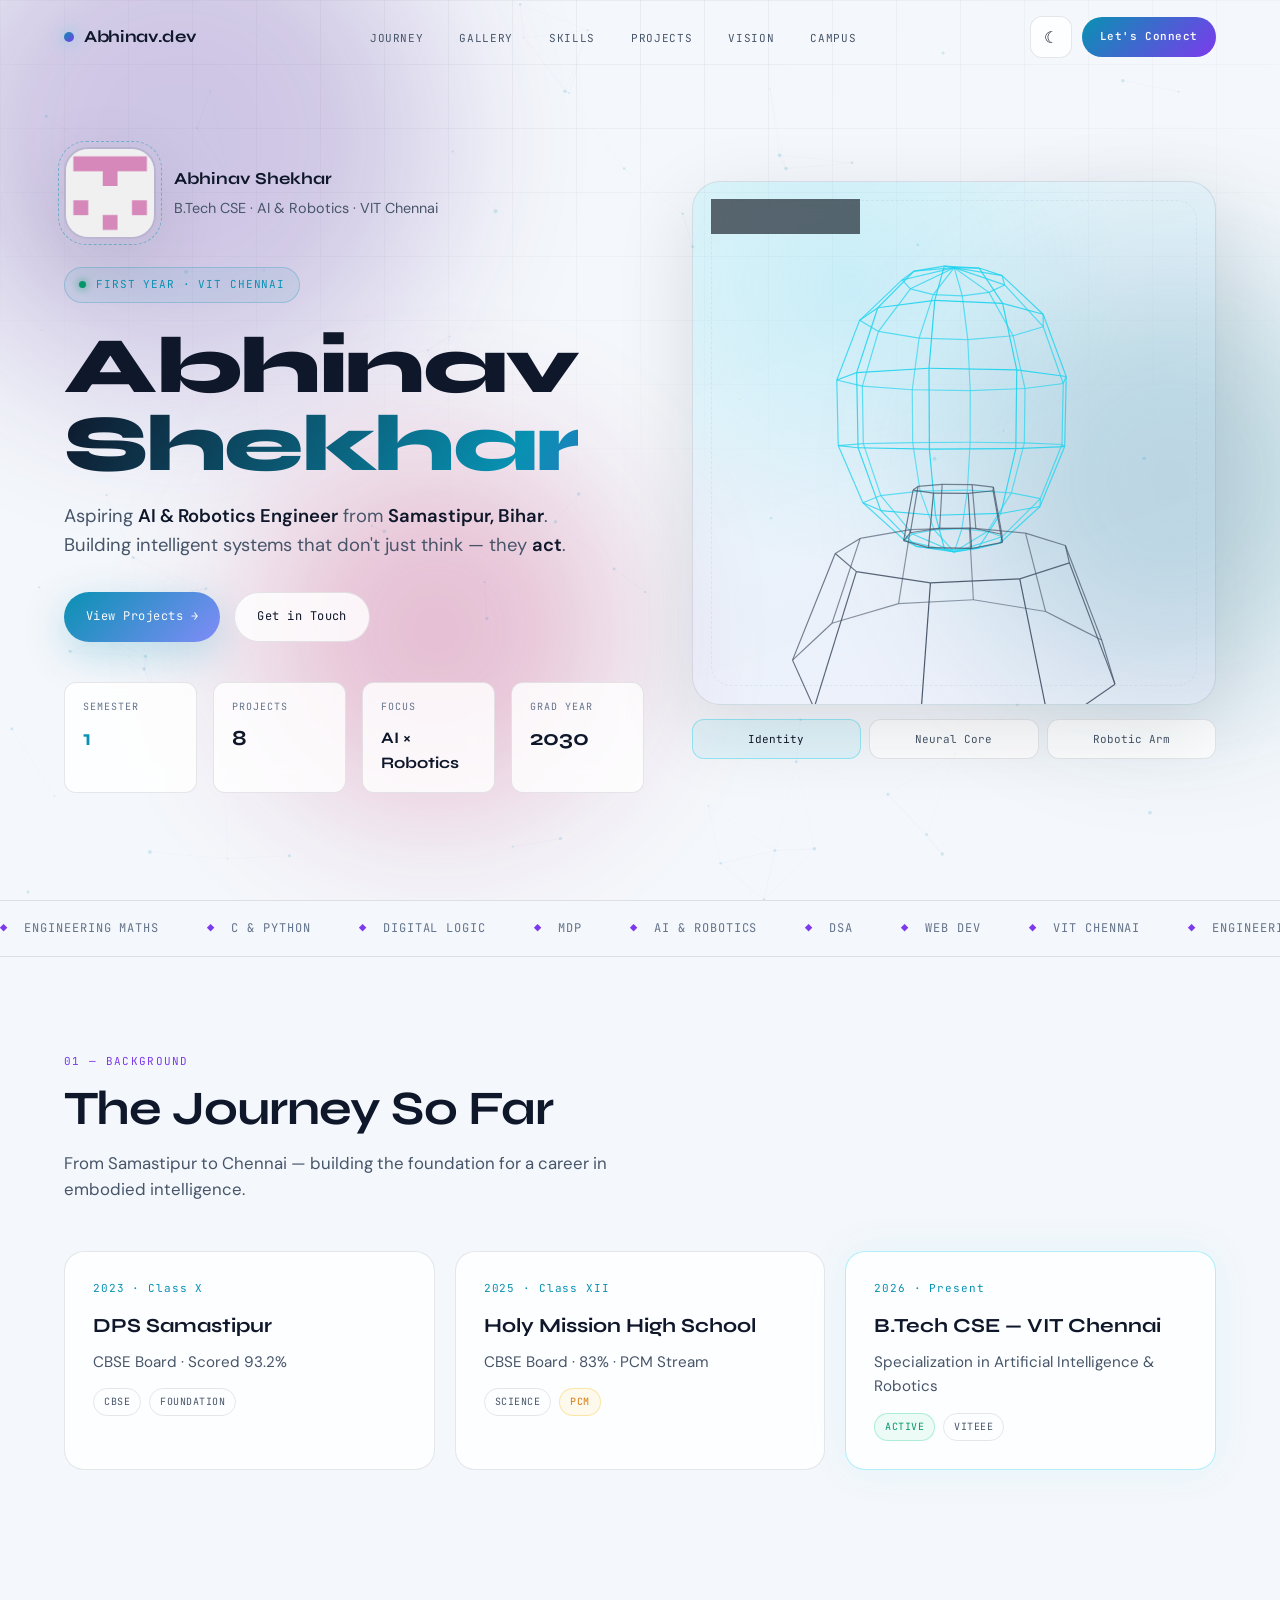
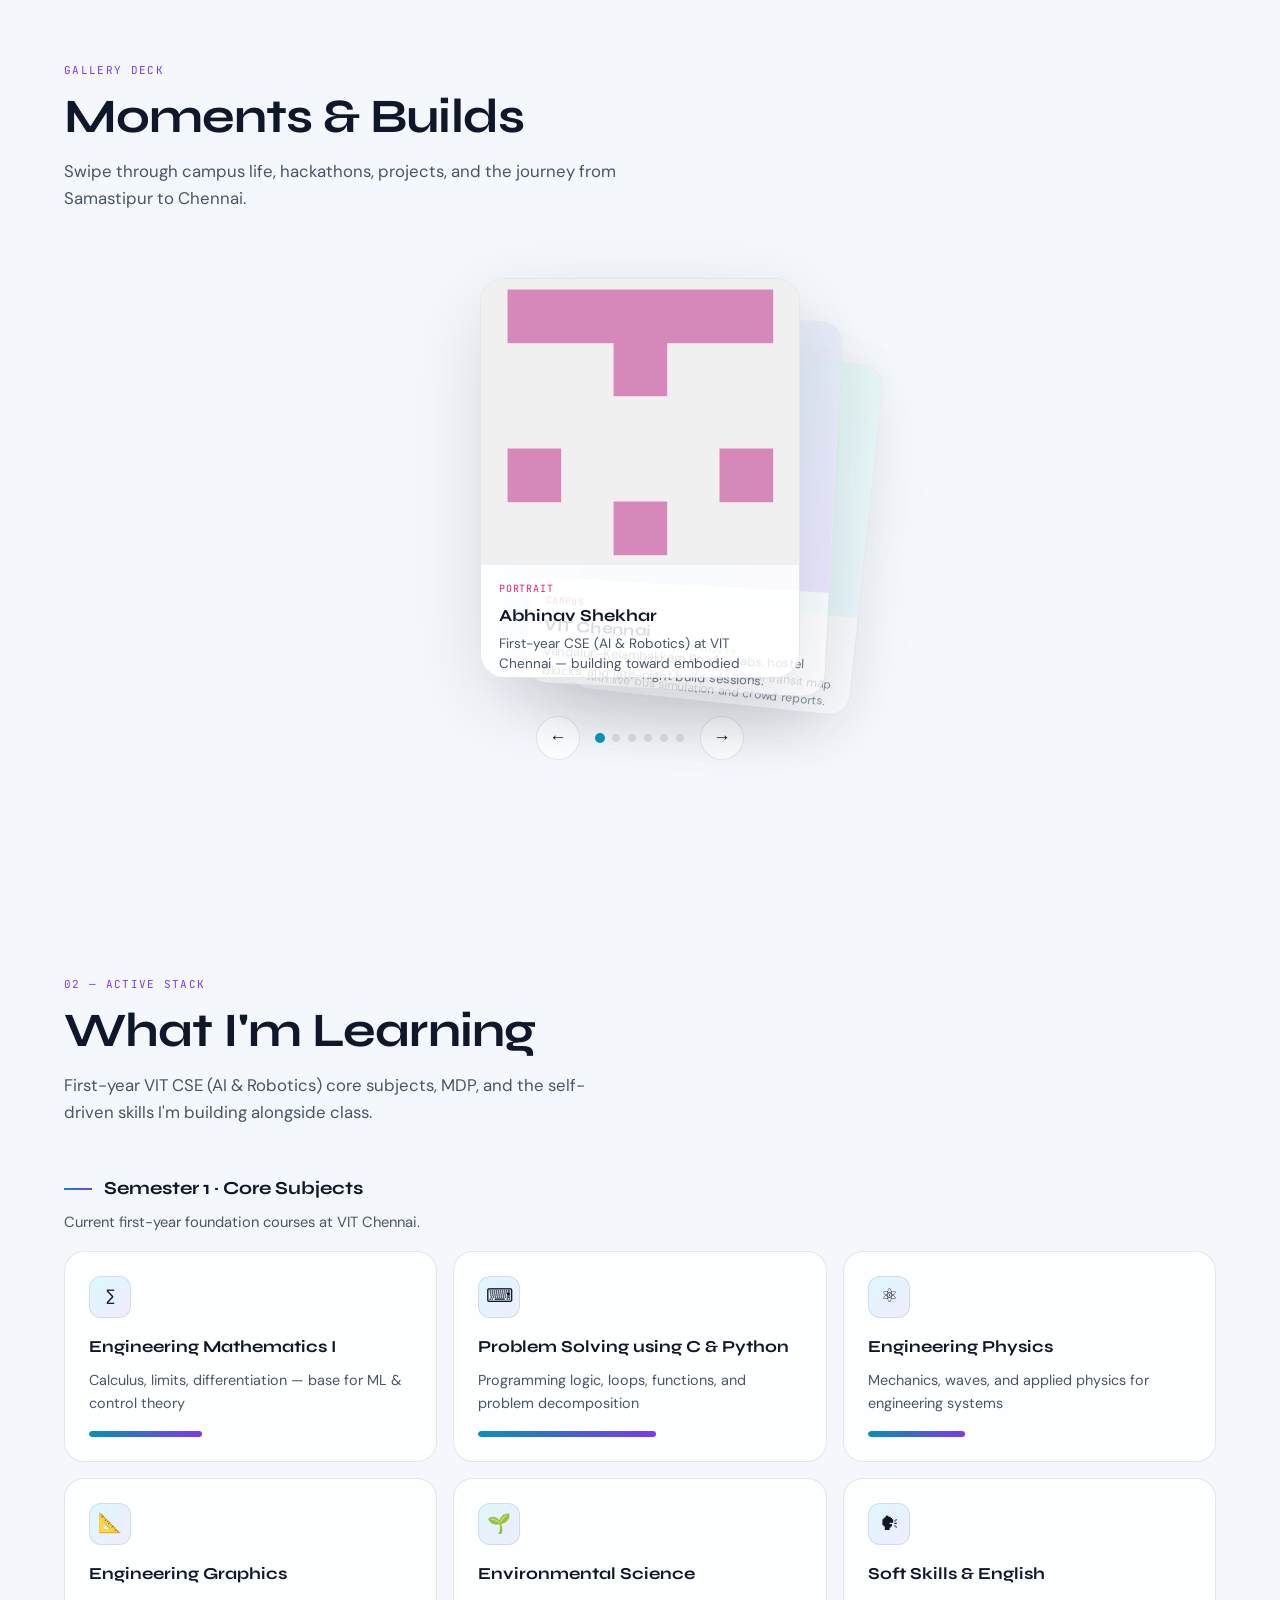
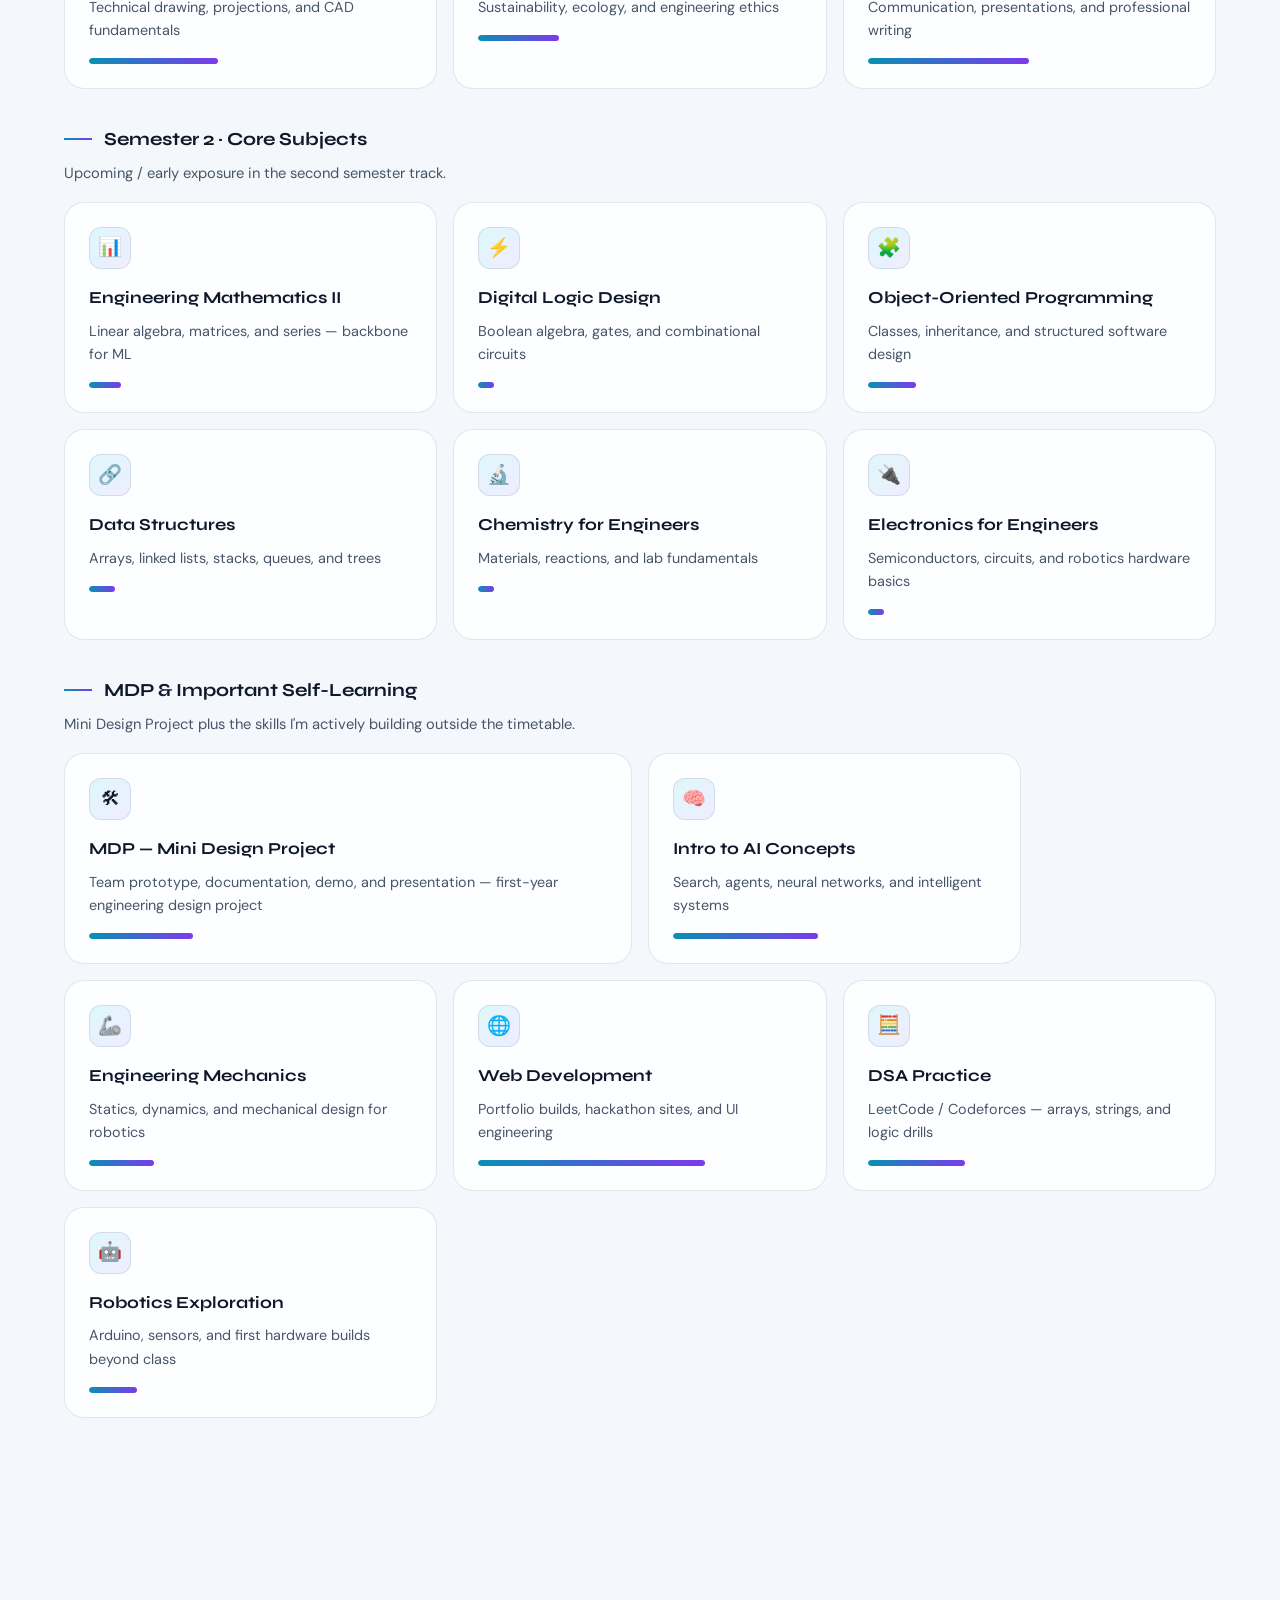
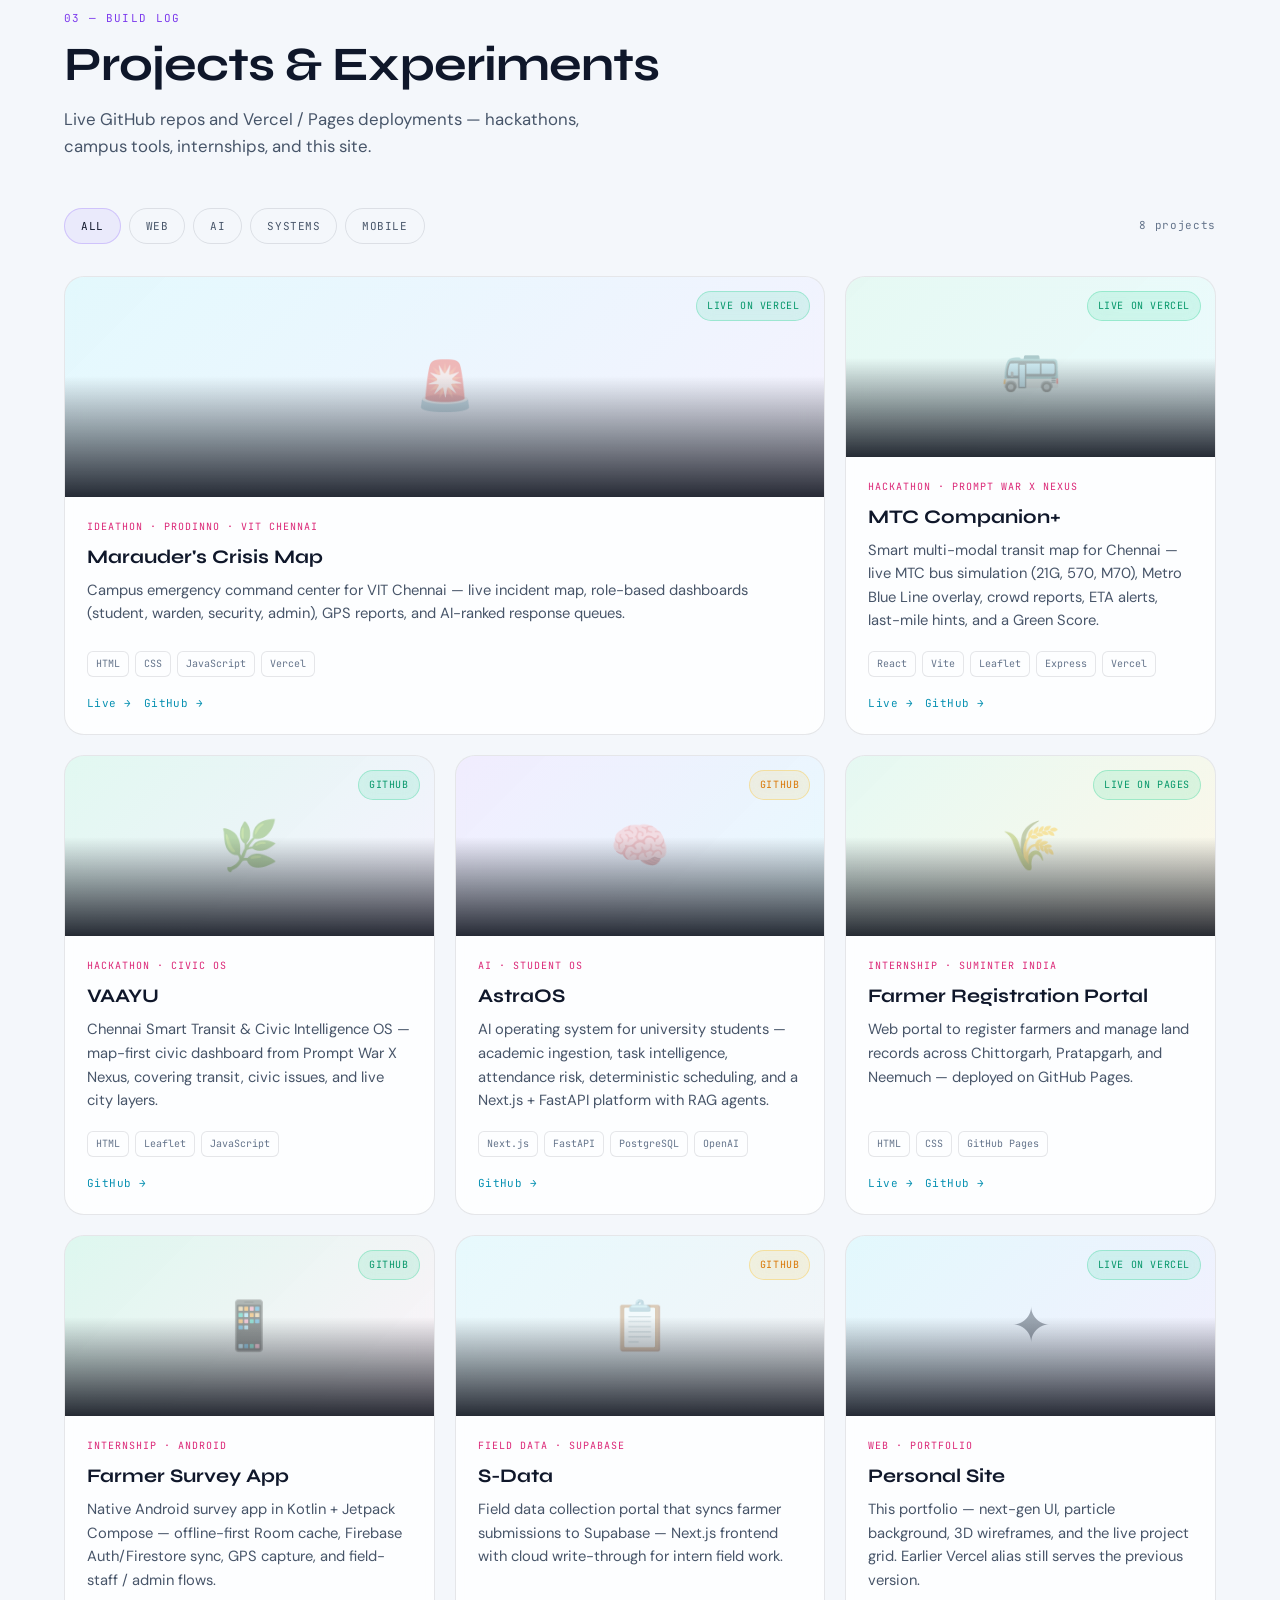
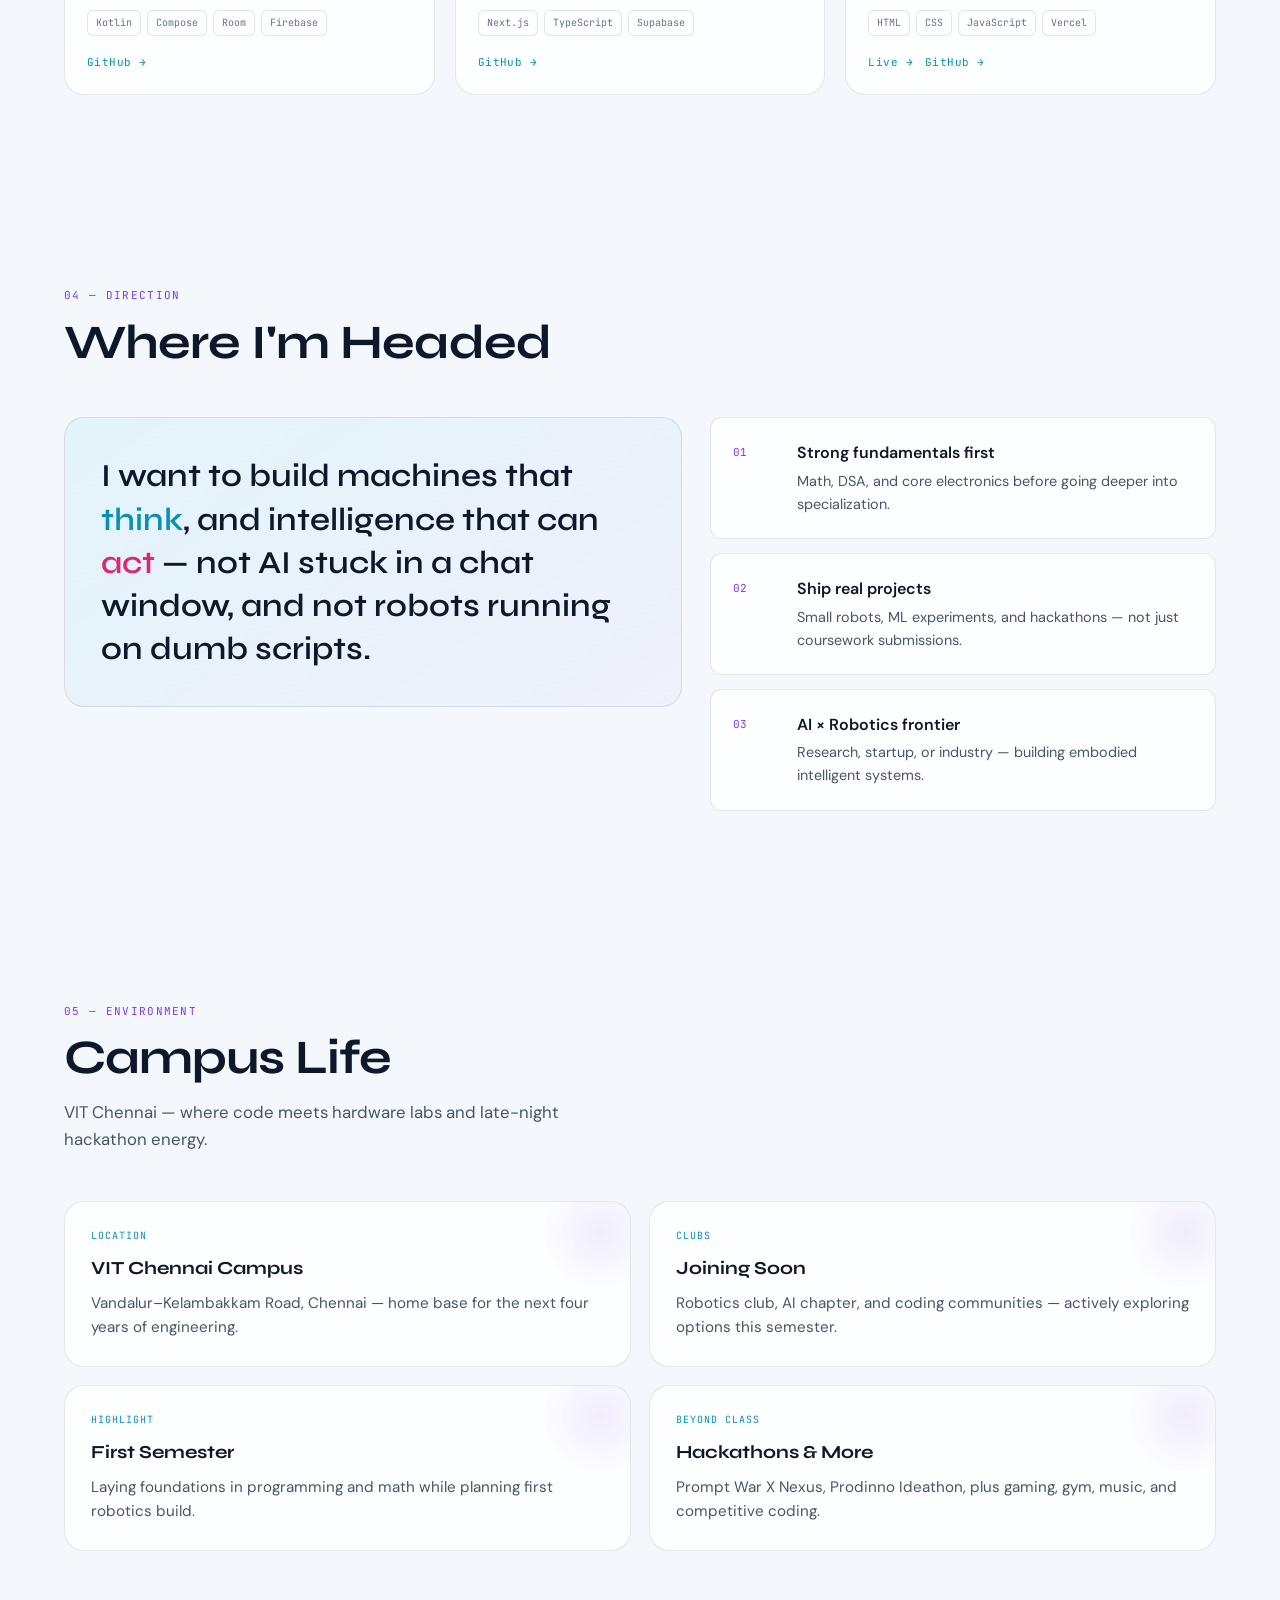
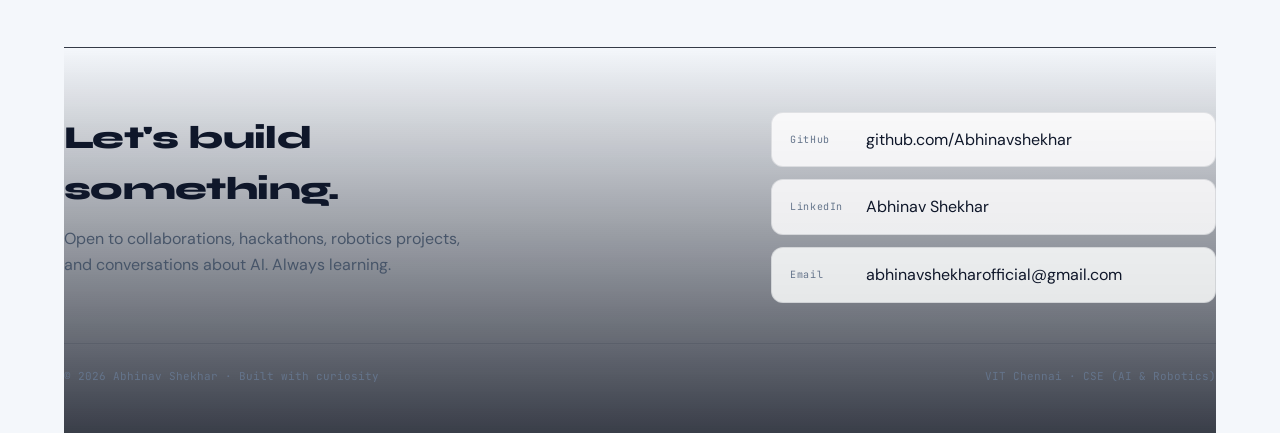
==== commit d7fd82a5: "Redesign portfolio with next-gen UI, animations, and projects section (#1) * Redesign portfolio with" ====
--- a/index.html
+++ b/index.html
@@ -1,1079 +1,1652 @@
 <!DOCTYPE html>
-<html lang="en">
+<html lang="en" data-theme="dark">
 <head>
 <meta charset="UTF-8">
 <meta name="viewport" content="width=device-width, initial-scale=1.0">
-<title>SYSTEM // Student Profile</title>
+<title>Abhinav Shekhar — AI & Robotics Engineer</title>
+<meta name="description" content="First-year CSE student at VIT Chennai. Building at the intersection of AI and robotics.">
 <link rel="preconnect" href="https://fonts.googleapis.com">
-<link href="https://fonts.googleapis.com/css2?family=Space+Grotesk:wght@400;500;600;700&family=Inter:wght@400;500;600&family=JetBrains+Mono:wght@400;500;600&display=swap" rel="stylesheet">
+<link href="https://fonts.googleapis.com/css2?family=Syne:wght@500;600;700;800&family=DM+Sans:ital,opsz,wght@0,9..40,400;0,9..40,500;0,9..40,600;1,9..40,400&family=JetBrains+Mono:wght@400;500;600&display=swap" rel="stylesheet">
+<script>
+  (function () {
+    var saved = localStorage.getItem('theme');
+    var theme = saved || (window.matchMedia('(prefers-color-scheme: light)').matches ? 'light' : 'dark');
+    document.documentElement.setAttribute('data-theme', theme);
+  })();
+</script>
 <style>
-  :root{
-    --bg:#0B0E14;
-    --panel:#111620;
-    --panel-2:#161D2B;
-    --border:#2A3344;
-    --border-soft:#1E2533;
-    --text:#E8ECF1;
-    --text-dim:#8B96A8;
-    --text-faint:#586176;
-    --signal:#5EE6C8;
-    --signal-dim:#2C5A52;
-    --amber:#FF7A45;
-    --amber-dim:#5C3A22;
-
-    --display:'Space Grotesk', sans-serif;
-    --body:'Inter', sans-serif;
-    --mono:'JetBrains Mono', monospace;
-  }
-
-  *{margin:0;padding:0;box-sizing:border-box;}
-  html{scroll-behavior:smooth;}
-
-  body{
-    background:var(--bg);
-    color:var(--text);
-    font-family:var(--body);
-    overflow-x:hidden;
-    line-height:1.5;
-  }
-
-  /* background grid + scanline texture */
-  .bg-grid{
-    position:fixed; inset:0; z-index:0; pointer-events:none;
+  :root,
+  [data-theme="dark"] {
+    color-scheme: dark;
+    --bg: #030712;
+    --bg-2: #0a0f1c;
+    --surface: rgba(15, 23, 42, 0.55);
+    --surface-2: rgba(30, 41, 59, 0.45);
+    --border: rgba(148, 163, 184, 0.12);
+    --border-glow: rgba(56, 189, 248, 0.35);
+    --text: #f1f5f9;
+    --text-dim: #94a3b8;
+    --text-faint: #64748b;
+    --cyan: #22d3ee;
+    --violet: #a78bfa;
+    --pink: #f472b6;
+    --amber: #fbbf24;
+    --green: #34d399;
+    --nav-bg: rgba(3, 7, 18, 0.72);
+    --nav-menu-bg: rgba(10, 15, 28, 0.95);
+    --grid-line: rgba(255, 255, 255, 0.025);
+    --hero-gradient-start: #fff;
+    --btn-primary-text: #030712;
+    --particle-dot: rgba(34, 211, 238, 0.35);
+    --particle-line: rgba(167, 139, 250, 0.08);
+    --orb-opacity: 0.45;
+    --display: 'Syne', sans-serif;
+    --body: 'DM Sans', sans-serif;
+    --mono: 'JetBrains Mono', monospace;
+    --radius: 20px;
+    --radius-sm: 12px;
+    --shadow: 0 24px 80px rgba(0, 0, 0, 0.45);
+    --ease: cubic-bezier(0.22, 1, 0.36, 1);
+  }
+
+  [data-theme="light"] {
+    color-scheme: light;
+    --bg: #f4f7fb;
+    --bg-2: #e8eef6;
+    --surface: rgba(255, 255, 255, 0.82);
+    --surface-2: rgba(241, 245, 249, 0.92);
+    --border: rgba(15, 23, 42, 0.1);
+    --border-glow: rgba(14, 116, 144, 0.28);
+    --text: #0f172a;
+    --text-dim: #475569;
+    --text-faint: #64748b;
+    --cyan: #0891b2;
+    --violet: #7c3aed;
+    --pink: #db2777;
+    --amber: #d97706;
+    --green: #059669;
+    --nav-bg: rgba(244, 247, 251, 0.88);
+    --nav-menu-bg: rgba(255, 255, 255, 0.96);
+    --grid-line: rgba(15, 23, 42, 0.05);
+    --hero-gradient-start: #0f172a;
+    --btn-primary-text: #f8fafc;
+    --particle-dot: rgba(8, 145, 178, 0.28);
+    --particle-line: rgba(124, 58, 237, 0.07);
+    --orb-opacity: 0.22;
+    --shadow: 0 24px 80px rgba(15, 23, 42, 0.12);
+  }
+
+  *, *::before, *::after { margin: 0; padding: 0; box-sizing: border-box; }
+  html { scroll-behavior: smooth; }
+  body {
+    font-family: var(--body);
+    background: var(--bg);
+    color: var(--text);
+    line-height: 1.6;
+    overflow-x: hidden;
+  }
+
+  .bg-canvas {
+    position: fixed; inset: 0; z-index: 0; pointer-events: none;
+    overflow: hidden;
+  }
+  .orb {
+    position: absolute; border-radius: 50%; filter: blur(80px); opacity: var(--orb-opacity);
+    animation: floatOrb 18s var(--ease) infinite alternate;
+  }
+  .orb-1 { width: 520px; height: 520px; background: #4c1d95; top: -120px; left: -80px; }
+  .orb-2 { width: 420px; height: 420px; background: #0e7490; top: 30%; right: -100px; animation-delay: -4s; }
+  .orb-3 { width: 360px; height: 360px; background: #be185d; bottom: 10%; left: 20%; animation-delay: -8s; opacity: 0.25; }
+  @keyframes floatOrb {
+    0% { transform: translate(0, 0) scale(1); }
+    100% { transform: translate(40px, -30px) scale(1.08); }
+  }
+  .grid-overlay {
+    position: fixed; inset: 0; z-index: 0; pointer-events: none;
     background-image:
-      linear-gradient(rgba(94,230,200,0.035) 1px, transparent 1px),
-      linear-gradient(90deg, rgba(94,230,200,0.035) 1px, transparent 1px);
-    background-size:48px 48px;
-    mask-image:radial-gradient(ellipse 80% 60% at 50% 0%, black 40%, transparent 90%);
-  }
-  .bg-vignette{
-    position:fixed; inset:0; z-index:0; pointer-events:none;
-    background:radial-gradient(ellipse 60% 50% at 50% 0%, rgba(94,230,200,0.06), transparent 70%);
-  }
-  .scanline{
-    position:fixed; inset:0; z-index:50; pointer-events:none;
-    background:repeating-linear-gradient(0deg, rgba(255,255,255,0.012) 0px, transparent 1px, transparent 2px);
-    mix-blend-mode:overlay;
-  }
-
-  .wrap{position:relative; z-index:1; max-width:1180px; margin:0 auto; padding:0 28px;}
-
-  /* ===== NAV ===== */
-  nav{
-    position:sticky; top:0; z-index:40;
-    background:rgba(11,14,20,0.85);
-    backdrop-filter:blur(10px);
-    border-bottom:1px solid var(--border-soft);
-  }
-  .nav-inner{
-    max-width:1180px; margin:0 auto; padding:16px 28px;
-    display:flex; align-items:center; justify-content:space-between;
-  }
-  .nav-id{
-    font-family:var(--mono); font-size:12px; color:var(--signal);
-    letter-spacing:0.08em; display:flex; align-items:center; gap:8px;
-  }
-  .nav-id .dot{width:6px;height:6px;border-radius:50%;background:var(--signal); box-shadow:0 0 8px var(--signal); animation:pulse 2s ease-in-out infinite;}
-  @keyframes pulse{0%,100%{opacity:1;}50%{opacity:0.4;}}
-  .nav-links{display:flex; gap:28px; font-family:var(--mono); font-size:12px; letter-spacing:0.05em;}
-  .nav-links a{color:var(--text-dim); text-decoration:none; transition:color 0.2s;}
-  .nav-links a:hover, .nav-links a:focus-visible{color:var(--signal);}
-  .nav-links a:focus-visible{outline:1px solid var(--signal); outline-offset:4px;}
-  @media (max-width:700px){.nav-links{display:none;}}
-
-  /* ===== HERO ===== */
-  .hero{
-    padding:72px 0 64px;
-    display:grid;
-    grid-template-columns:1.1fr 0.9fr;
-    gap:48px;
-    align-items:center;
-    min-height:640px;
-  }
-  @media (max-width:880px){
-    .hero{grid-template-columns:1fr; padding:48px 0 32px; min-height:auto;}
-  }
-
-  .eyebrow{
-    font-family:var(--mono); font-size:12px; color:var(--signal);
-    letter-spacing:0.12em; text-transform:uppercase;
-    margin-bottom:18px; display:flex; align-items:center; gap:10px;
-  }
-  .eyebrow::before{content:''; width:18px; height:1px; background:var(--signal);}
-
-  .hero-name{
-    font-family:var(--display); font-weight:700;
-    font-size:clamp(2.4rem, 5.5vw, 4.4rem);
-    line-height:1.02; letter-spacing:-0.01em;
-    margin-bottom:14px;
-  }
-  .hero-name .last{color:var(--signal);}
-
-  .hero-role{
-    font-family:var(--mono); font-size:15px; color:var(--text-dim);
-    margin-bottom:28px; letter-spacing:0.02em;
-  }
-  .hero-role .sep{color:var(--text-faint); margin:0 8px;}
-
-  .hero-desc{
-    font-size:16px; color:var(--text-dim); max-width:480px;
-    margin-bottom:34px;
-  }
-  .hero-desc strong{color:var(--text); font-weight:600;}
-
-  .hero-stats{
-    display:flex; gap:28px; flex-wrap:wrap;
-  }
-  .stat{font-family:var(--mono);}
-  .stat-label{font-size:11px; color:var(--text-faint); letter-spacing:0.08em; text-transform:uppercase; margin-bottom:4px;}
-  .stat-value{font-size:18px; color:var(--text); font-weight:500;}
-  .stat-value.signal{color:var(--signal);}
-
-  /* ===== 3D SCAN FRAME ===== */
-  .scan-frame{
-    position:relative;
-    aspect-ratio:1/1;
-    border:1px solid var(--border);
-    background:linear-gradient(160deg, rgba(94,230,200,0.04), rgba(255,122,69,0.02));
-    border-radius:4px;
-  }
-  .scan-frame::before, .scan-frame::after{
-    content:''; position:absolute; width:18px; height:18px;
-    border:1.5px solid var(--signal); opacity:0.7;
-  }
-  .scan-frame::before{top:-1px; left:-1px; border-right:none; border-bottom:none;}
-  .scan-frame::after{bottom:-1px; right:-1px; border-left:none; border-top:none;}
-  .corner-tl, .corner-br{
-    position:absolute; width:18px; height:18px; border:1.5px solid var(--signal); opacity:0.7; z-index:5;
-  }
-  .corner-tl{top:-1px; right:-1px; border-left:none; border-bottom:none;}
-  .corner-br{bottom:-1px; left:-1px; border-right:none; border-top:none;}
-
-  .model-stage{width:100%; height:100%; display:block;}
-  .model-stage{position:relative; cursor:grab; touch-action:none;}
-  .model-stage:active{cursor:grabbing;}
-  .model-stage svg{width:100%; height:100%;}
-  .model-scene{position:absolute; inset:0; display:none;}
-  .model-scene.active{display:block;}
-  .model-scene .wire-shape{
-    fill:none; stroke:var(--signal); stroke-width:1; opacity:0.85;
-  }
-  .model-scene .wire-shape-dim{
-    fill:none; stroke:#3a4556; stroke-width:1; opacity:0.6;
-  }
-  .model-scene .core-shape{
-    fill:none; stroke:var(--amber); stroke-width:1.2; opacity:0.8;
-  }
-  .model-scene .node-dot{ fill:var(--signal); }
-  .model-scene .node-dot.core{ fill:var(--amber); }
-  .model-scene .link-line{ stroke:var(--signal); stroke-width:0.6; opacity:0.4; }
-  .model-scene .ambient-dot{ fill:var(--signal); opacity:0.5; }
-
-  .scan-label{
-    position:absolute; top:14px; left:14px;
-    font-family:var(--mono); font-size:10px; color:var(--signal);
-    letter-spacing:0.1em; text-transform:uppercase;
-    display:flex; align-items:center; gap:6px;
-    z-index:6;
-  }
-  .scan-label .dot{width:5px;height:5px;border-radius:50%;background:var(--signal); animation:pulse 1.6s ease-in-out infinite;}
-  .scan-readout{
-    position:absolute; bottom:14px; right:14px;
-    font-family:var(--mono); font-size:10px; color:var(--text-faint);
-    letter-spacing:0.05em; text-align:right; z-index:6;
-  }
-  .scan-readout div{margin-bottom:2px;}
-  .scan-hint{
-    position:absolute; bottom:14px; left:14px;
-    font-family:var(--mono); font-size:9px; color:var(--text-faint);
-    letter-spacing:0.06em; text-transform:uppercase; z-index:6;
-  }
-
-  .model-tabs{
-    display:flex; gap:1px; margin-top:10px;
-    background:var(--border-soft); border:1px solid var(--border-soft);
-  }
-  .model-tab{
-    flex:1; background:var(--panel); color:var(--text-dim);
-    font-family:var(--mono); font-size:11px; letter-spacing:0.04em;
-    padding:10px 8px; border:none; cursor:pointer;
-    transition:background 0.2s, color 0.2s;
-  }
-  .model-tab:hover{background:var(--panel-2); color:var(--text);}
-  .model-tab.active{background:var(--panel-2); color:var(--signal);}
-  .model-tab:focus-visible{outline:1px solid var(--signal); outline-offset:-2px;}
-  .model-caption{
-    margin-top:12px; font-family:var(--mono); font-size:11px;
-    color:var(--text-faint); line-height:1.5; min-height:32px;
-  }
-
-  /* ===== SECTION SHELL ===== */
-  section{padding:80px 0; border-top:1px solid var(--border-soft);}
-  .section-head{
-    display:flex; align-items:baseline; justify-content:space-between;
-    margin-bottom:44px; flex-wrap:wrap; gap:12px;
-  }
-  .section-tag{
-    font-family:var(--mono); font-size:11px; color:var(--text-faint);
-    letter-spacing:0.1em; text-transform:uppercase;
-  }
-  .section-title{
-    font-family:var(--display); font-weight:600;
-    font-size:clamp(1.6rem, 3vw, 2.2rem);
-    letter-spacing:-0.01em;
-  }
-  .section-title .accent{color:var(--signal);}
-
-  /* ===== SCHOOLING TIMELINE ===== */
-  .timeline{position:relative; padding-left:28px;}
-  .timeline::before{
-    content:''; position:absolute; left:5px; top:6px; bottom:6px; width:1px;
-    background:linear-gradient(to bottom, var(--signal), var(--border) 90%);
-  }
-  .tl-item{position:relative; padding-bottom:38px;}
-  .tl-item:last-child{padding-bottom:0;}
-  .tl-dot{
-    position:absolute; left:-28px; top:4px; width:11px; height:11px; border-radius:50%;
-    background:var(--bg); border:2px solid var(--signal);
-  }
-  .tl-item.current .tl-dot{background:var(--signal); box-shadow:0 0 12px var(--signal);}
-  .tl-year{font-family:var(--mono); font-size:11px; color:var(--signal); letter-spacing:0.08em; margin-bottom:6px;}
-  .tl-title{font-family:var(--display); font-weight:600; font-size:18px; margin-bottom:4px;}
-  .tl-sub{font-size:14px; color:var(--text-dim);}
-  .tl-tag{
-    display:inline-block; margin-top:8px; font-family:var(--mono); font-size:10px;
-    color:var(--amber); border:1px solid var(--amber-dim); padding:3px 8px; border-radius:3px;
-    letter-spacing:0.05em; text-transform:uppercase;
-  }
-
-  /* ===== LEARNING GRID ===== */
-  .stack-grid{display:grid; grid-template-columns:repeat(3, 1fr); gap:1px; background:var(--border-soft); border:1px solid var(--border-soft);}
-  @media (max-width:760px){.stack-grid{grid-template-columns:repeat(2,1fr);}}
-  @media (max-width:480px){.stack-grid{grid-template-columns:1fr;}}
-  .stack-cell{
-    background:var(--panel); padding:24px; transition:background 0.25s;
-  }
-  .stack-cell:hover{background:var(--panel-2);}
-  .stack-cat{font-family:var(--mono); font-size:10px; color:var(--text-faint); letter-spacing:0.1em; text-transform:uppercase; margin-bottom:10px;}
-  .stack-name{font-family:var(--display); font-weight:600; font-size:16px; margin-bottom:8px;}
-  .stack-bar{height:3px; background:var(--border); border-radius:2px; overflow:hidden; margin-bottom:6px;}
-  .stack-bar-fill{height:100%; background:var(--signal); border-radius:2px;}
-  .stack-status{font-family:var(--mono); font-size:10px; color:var(--text-faint);}
-
-  /* ===== AMBITIONS MANIFESTO ===== */
-  .manifesto{
-    display:grid; grid-template-columns:1fr 1fr; gap:40px;
-  }
-  @media (max-width:820px){.manifesto{grid-template-columns:1fr;}}
-  .manifesto-statement{
-    font-family:var(--display); font-weight:500;
-    font-size:clamp(1.3rem, 2.4vw, 1.9rem);
-    line-height:1.35; color:var(--text);
-  }
-  .manifesto-statement .accent{color:var(--signal);}
-  .manifesto-statement .accent2{color:var(--amber);}
-  .goal-list{display:flex; flex-direction:column; gap:18px;}
-  .goal-row{display:flex; gap:14px; align-items:flex-start; padding-bottom:18px; border-bottom:1px solid var(--border-soft);}
-  .goal-row:last-child{border-bottom:none; padding-bottom:0;}
-  .goal-id{font-family:var(--mono); font-size:11px; color:var(--text-faint); padding-top:3px; min-width:38px;}
-  .goal-text-title{font-weight:600; font-size:15px; margin-bottom:3px;}
-  .goal-text-sub{font-size:13px; color:var(--text-dim);}
-
-  /* ===== CAMPUS PANELS ===== */
-  .panel-grid{display:grid; grid-template-columns:repeat(2, 1fr); gap:16px;}
-  @media (max-width:760px){.panel-grid{grid-template-columns:1fr;}}
-  .panel{
-    background:var(--panel); border:1px solid var(--border-soft); border-radius:4px; padding:26px;
-    position:relative; overflow:hidden;
-  }
-  .panel::before{
-    content:''; position:absolute; top:0; left:0; width:2px; height:100%; background:var(--signal); opacity:0.5;
-  }
-  .panel-label{font-family:var(--mono); font-size:10px; color:var(--signal); letter-spacing:0.08em; text-transform:uppercase; margin-bottom:10px;}
-  .panel-title{font-family:var(--display); font-weight:600; font-size:17px; margin-bottom:8px;}
-  .panel-body{font-size:14px; color:var(--text-dim);}
-
-  /* ===== FOOTER / SYSTEM LOG ===== */
-  footer{padding:48px 0 60px; border-top:1px solid var(--border-soft);}
-  .log-line{
-    font-family:var(--mono); font-size:12px; color:var(--text-faint);
-    display:flex; gap:14px; margin-bottom:8px; flex-wrap:wrap;
-  }
-  .log-line .ts{color:var(--text-faint); opacity:0.6; min-width:78px;}
-  .log-line .lvl{color:var(--signal);}
-  .footer-bottom{
-    margin-top:32px; padding-top:24px; border-top:1px solid var(--border-soft);
-    display:flex; justify-content:space-between; flex-wrap:wrap; gap:12px;
-    font-family:var(--mono); font-size:11px; color:var(--text-faint); letter-spacing:0.05em;
-  }
-  .footer-socials{display:flex; gap:18px;}
-  .footer-socials a{color:var(--text-faint); text-decoration:none; transition:color 0.2s;}
-  .footer-socials a:hover{color:var(--signal);}
-
-  /* boot sequence */
-  .boot-hide{opacity:0; transform:translateY(8px);}
-  .boot-in{animation:bootIn 0.6s ease forwards;}
-  @keyframes bootIn{to{opacity:1; transform:translateY(0);}}
-
-  @media (prefers-reduced-motion: reduce){
-    *{animation-duration:0.01ms !important; animation-iteration-count:1 !important; transition-duration:0.01ms !important;}
+      linear-gradient(var(--grid-line) 1px, transparent 1px),
+      linear-gradient(90deg, var(--grid-line) 1px, transparent 1px);
+    background-size: 64px 64px;
+    mask-image: radial-gradient(ellipse 90% 70% at 50% 0%, black, transparent 85%);
+  }
+  #particle-canvas {
+    position: fixed; inset: 0; z-index: 0; pointer-events: none; opacity: 0.55;
+  }
+
+  .wrap {
+    position: relative; z-index: 1;
+    max-width: 1200px; margin: 0 auto; padding: 0 24px;
+  }
+
+  nav {
+    position: fixed; top: 0; left: 0; right: 0; z-index: 100;
+    padding: 16px 0;
+    transition: background 0.4s var(--ease), border-color 0.4s, backdrop-filter 0.4s;
+  }
+  nav.scrolled {
+    background: var(--nav-bg);
+    backdrop-filter: blur(16px);
+    border-bottom: 1px solid var(--border);
+  }
+  .nav-inner {
+    max-width: 1200px; margin: 0 auto; padding: 0 24px;
+    display: flex; align-items: center; justify-content: space-between; gap: 20px;
+  }
+  .brand {
+    font-family: var(--display); font-weight: 700; font-size: 1.05rem;
+    letter-spacing: -0.02em; text-decoration: none; color: var(--text);
+    display: flex; align-items: center; gap: 10px;
+  }
+  .brand-dot {
+    width: 10px; height: 10px; border-radius: 50%;
+    background: linear-gradient(135deg, var(--cyan), var(--violet));
+    box-shadow: 0 0 16px rgba(34, 211, 238, 0.6);
+    animation: pulseDot 2.4s ease-in-out infinite;
+  }
+  @keyframes pulseDot {
+    0%, 100% { transform: scale(1); opacity: 1; }
+    50% { transform: scale(1.15); opacity: 0.7; }
+  }
+  .nav-links {
+    display: flex; align-items: center; gap: 8px;
+    list-style: none;
+  }
+  .nav-links a {
+    font-family: var(--mono); font-size: 11px; letter-spacing: 0.06em;
+    text-transform: uppercase; text-decoration: none; color: var(--text-dim);
+    padding: 10px 14px; border-radius: 999px;
+    transition: color 0.25s, background 0.25s;
+  }
+  .nav-links a:hover, .nav-links a.active {
+    color: var(--text); background: var(--surface-2);
+  }
+  .nav-actions { display: flex; align-items: center; gap: 10px; }
+  .theme-toggle {
+    width: 42px; height: 42px; border-radius: 12px;
+    border: 1px solid var(--border); background: var(--surface);
+    color: var(--text); cursor: pointer; font-size: 1rem;
+    display: grid; place-items: center;
+    transition: transform 0.25s var(--ease), border-color 0.25s, background 0.25s;
+  }
+  .theme-toggle:hover { transform: translateY(-2px); border-color: var(--border-glow); }
+  .theme-toggle .icon-sun, .theme-toggle .icon-moon { display: none; }
+  [data-theme="dark"] .theme-toggle .icon-sun { display: block; }
+  [data-theme="light"] .theme-toggle .icon-moon { display: block; }
+  .nav-cta {
+    font-family: var(--mono); font-size: 11px; letter-spacing: 0.05em;
+    text-decoration: none; color: var(--btn-primary-text);
+    background: linear-gradient(135deg, var(--cyan), var(--violet));
+    padding: 11px 18px; border-radius: 999px; font-weight: 600;
+    transition: transform 0.25s var(--ease), box-shadow 0.25s;
+  }
+  .nav-cta:hover { transform: translateY(-2px); box-shadow: 0 8px 32px rgba(34,211,238,0.35); }
+  .menu-btn {
+    display: none; background: none; border: 1px solid var(--border);
+    color: var(--text); width: 42px; height: 42px; border-radius: 12px; cursor: pointer;
+  }
+  @media (max-width: 860px) {
+    .nav-links, .nav-cta { display: none; }
+    .menu-btn { display: grid; place-items: center; }
+    .nav-links.open {
+      display: flex; flex-direction: column; position: absolute;
+      top: calc(100% + 8px); left: 24px; right: 24px;
+      background: var(--nav-menu-bg); backdrop-filter: blur(16px);
+      border: 1px solid var(--border); border-radius: var(--radius-sm);
+      padding: 12px;
+    }
+  }
+
+  .hero {
+    min-height: 100vh; display: grid;
+    grid-template-columns: 1.05fr 0.95fr; gap: 48px; align-items: center;
+    padding: 120px 0 80px;
+  }
+  @media (max-width: 920px) {
+    .hero { grid-template-columns: 1fr; padding-top: 100px; min-height: auto; }
+  }
+
+  .hero-badge {
+    display: inline-flex; align-items: center; gap: 10px;
+    font-family: var(--mono); font-size: 11px; letter-spacing: 0.08em;
+    text-transform: uppercase; color: var(--cyan);
+    border: 1px solid color-mix(in srgb, var(--cyan) 25%, transparent);
+    background: color-mix(in srgb, var(--cyan) 8%, transparent);
+    padding: 8px 14px; border-radius: 999px; margin-bottom: 24px;
+  }
+  .hero-badge .live {
+    width: 7px; height: 7px; border-radius: 50%; background: var(--green);
+    box-shadow: 0 0 10px var(--green);
+    animation: pulseDot 1.8s ease-in-out infinite;
+  }
+
+  .hero-title {
+    font-family: var(--display); font-weight: 800;
+    font-size: clamp(2.8rem, 7vw, 5rem); line-height: 0.98;
+    letter-spacing: -0.03em; margin-bottom: 18px;
+  }
+  .hero-title .gradient {
+    background: linear-gradient(120deg, var(--hero-gradient-start) 0%, var(--cyan) 45%, var(--violet) 80%, var(--pink) 100%);
+    background-size: 200% auto;
+    -webkit-background-clip: text; background-clip: text; color: transparent;
+    animation: shimmer 8s linear infinite;
+  }
+  @keyframes shimmer {
+    0% { background-position: 0% center; }
+    100% { background-position: 200% center; }
+  }
+
+  .hero-sub {
+    font-size: clamp(1rem, 2vw, 1.15rem); color: var(--text-dim);
+    max-width: 520px; margin-bottom: 32px;
+  }
+  .hero-sub strong { color: var(--text); font-weight: 600; }
+
+  .hero-actions { display: flex; flex-wrap: wrap; gap: 14px; margin-bottom: 40px; }
+  .btn {
+    display: inline-flex; align-items: center; gap: 8px;
+    font-family: var(--mono); font-size: 12px; letter-spacing: 0.04em;
+    text-decoration: none; padding: 14px 22px; border-radius: 999px;
+    transition: transform 0.3s var(--ease), box-shadow 0.3s, background 0.3s;
+    border: none; cursor: pointer;
+  }
+  .btn-primary {
+    color: var(--btn-primary-text); background: linear-gradient(135deg, var(--cyan), #818cf8);
+    box-shadow: 0 12px 40px color-mix(in srgb, var(--cyan) 25%, transparent);
+  }
+  .btn-primary:hover { transform: translateY(-3px); box-shadow: 0 16px 48px color-mix(in srgb, var(--cyan) 35%, transparent); }
+  .btn-ghost {
+    color: var(--text); background: var(--surface);
+    border: 1px solid var(--border);
+  }
+  .btn-ghost:hover { background: var(--surface-2); transform: translateY(-2px); }
+
+  .hero-profile {
+    display: flex; align-items: center; gap: 18px; margin-bottom: 28px;
+  }
+  .hero-photo-wrap {
+    position: relative; width: 92px; height: 92px; flex-shrink: 0;
+  }
+  .hero-photo {
+    width: 100%; height: 100%; object-fit: cover; border-radius: 24px;
+    border: 2px solid var(--border); box-shadow: var(--shadow);
+  }
+  .hero-photo-ring {
+    position: absolute; inset: -6px; border-radius: 28px;
+    border: 1px dashed color-mix(in srgb, var(--cyan) 45%, transparent);
+    animation: spinSlow 18s linear infinite;
+  }
+  .hero-profile-meta { min-width: 0; }
+  .hero-profile-name {
+    font-family: var(--display); font-weight: 700; font-size: 1.05rem; margin-bottom: 4px;
+  }
+  .hero-profile-role { font-size: 0.9rem; color: var(--text-dim); }
+
+  .hero-metrics {
+    display: grid; grid-template-columns: repeat(4, 1fr); gap: 16px;
+  }
+  @media (max-width: 640px) { .hero-metrics { grid-template-columns: repeat(2, 1fr); } }
+  .metric {
+    background: var(--surface); border: 1px solid var(--border);
+    border-radius: var(--radius-sm); padding: 16px 18px;
+    backdrop-filter: blur(12px);
+    transition: border-color 0.3s, transform 0.3s var(--ease);
+  }
+  .metric:hover { border-color: var(--border-glow); transform: translateY(-4px); }
+  .metric-label {
+    font-family: var(--mono); font-size: 10px; color: var(--text-faint);
+    letter-spacing: 0.1em; text-transform: uppercase; margin-bottom: 6px;
+  }
+  .metric-value {
+    font-family: var(--display); font-weight: 700; font-size: 1.35rem;
+  }
+  .metric-value.accent { color: var(--cyan); }
+
+  .hero-visual { position: relative; }
+  .visual-frame {
+    position: relative; aspect-ratio: 1/1; border-radius: 28px;
+    background: linear-gradient(160deg, rgba(34,211,238,0.08), rgba(167,139,250,0.06));
+    border: 1px solid var(--border); overflow: hidden;
+    box-shadow: var(--shadow);
+  }
+  .visual-frame::before {
+    content: ''; position: absolute; inset: 0;
+    background: radial-gradient(circle at 30% 20%, rgba(34,211,238,0.15), transparent 50%);
+    pointer-events: none;
+  }
+  .visual-ring {
+    position: absolute; inset: 18px; border-radius: 20px;
+    border: 1px dashed rgba(148,163,184,0.15);
+    animation: spinSlow 30s linear infinite;
+  }
+  @keyframes spinSlow { to { transform: rotate(360deg); } }
+  #model-stage {
+    position: absolute; inset: 0; cursor: grab; touch-action: none;
+  }
+  #model-stage:active { cursor: grabbing; }
+  #model-stage svg { width: 100%; height: 100%; }
+  .model-scene { position: absolute; inset: 0; display: none; }
+  .model-scene.active { display: block; }
+  .visual-tag {
+    position: absolute; top: 18px; left: 18px; z-index: 5;
+    font-family: var(--mono); font-size: 10px; letter-spacing: 0.08em;
+    text-transform: uppercase; color: var(--cyan);
+    background: rgba(3,7,18,0.6); border: 1px solid var(--border);
+    padding: 8px 12px; border-radius: 999px; backdrop-filter: blur(8px);
+  }
+  .model-tabs {
+    display: flex; gap: 8px; margin-top: 14px;
+  }
+  .model-tab {
+    flex: 1; padding: 12px; border-radius: var(--radius-sm);
+    background: var(--surface); border: 1px solid var(--border);
+    color: var(--text-dim); font-family: var(--mono); font-size: 11px;
+    cursor: pointer; transition: all 0.25s;
+  }
+  .model-tab.active, .model-tab:hover {
+    color: var(--text); border-color: rgba(34,211,238,0.4);
+    background: rgba(34,211,238,0.08);
+  }
+
+  .marquee-wrap {
+    border-block: 1px solid var(--border);
+    background: rgba(255,255,255,0.02); overflow: hidden; padding: 18px 0;
+  }
+  .marquee-track {
+    display: flex; gap: 48px; width: max-content;
+    animation: marquee 28s linear infinite;
+  }
+  @keyframes marquee {
+    0% { transform: translateX(0); }
+    100% { transform: translateX(-50%); }
+  }
+  .marquee-item {
+    font-family: var(--mono); font-size: 12px; letter-spacing: 0.08em;
+    text-transform: uppercase; color: var(--text-faint); white-space: nowrap;
+  }
+  .marquee-item span { color: var(--violet); margin-right: 8px; }
+
+  section { padding: 96px 0; }
+  .section-head { margin-bottom: 48px; }
+  .section-kicker {
+    font-family: var(--mono); font-size: 11px; letter-spacing: 0.12em;
+    text-transform: uppercase; color: var(--violet); margin-bottom: 12px;
+  }
+  .section-title {
+    font-family: var(--display); font-weight: 700;
+    font-size: clamp(2rem, 4vw, 3rem); letter-spacing: -0.02em;
+    line-height: 1.1;
+  }
+  .section-desc {
+    margin-top: 14px; color: var(--text-dim); max-width: 560px; font-size: 1.05rem;
+  }
+
+  .reveal {
+    opacity: 0; transform: translateY(32px);
+    transition: opacity 0.8s var(--ease), transform 0.8s var(--ease);
+  }
+  .reveal.visible { opacity: 1; transform: translateY(0); }
+  .reveal-delay-1 { transition-delay: 0.1s; }
+  .reveal-delay-2 { transition-delay: 0.2s; }
+  .reveal-delay-3 { transition-delay: 0.3s; }
+
+  .timeline-grid {
+    display: grid; grid-template-columns: repeat(3, 1fr); gap: 20px;
+  }
+  @media (max-width: 860px) { .timeline-grid { grid-template-columns: 1fr; } }
+  .timeline-card {
+    position: relative; padding: 28px; border-radius: var(--radius);
+    background: var(--surface); border: 1px solid var(--border);
+    backdrop-filter: blur(12px); overflow: hidden;
+    transition: transform 0.4s var(--ease), border-color 0.4s, box-shadow 0.4s;
+  }
+  .timeline-card::before {
+    content: ''; position: absolute; top: 0; left: 0; right: 0; height: 3px;
+    background: linear-gradient(90deg, var(--cyan), var(--violet));
+    transform: scaleX(0); transform-origin: left;
+    transition: transform 0.5s var(--ease);
+  }
+  .timeline-card:hover {
+    transform: translateY(-8px); border-color: var(--border-glow);
+    box-shadow: 0 20px 60px rgba(0,0,0,0.35);
+  }
+  .timeline-card:hover::before { transform: scaleX(1); }
+  .timeline-card.current {
+    border-color: rgba(34,211,238,0.35);
+    box-shadow: 0 0 40px rgba(34,211,238,0.08);
+  }
+  .tl-year {
+    font-family: var(--mono); font-size: 11px; color: var(--cyan);
+    letter-spacing: 0.08em; margin-bottom: 12px;
+  }
+  .tl-title {
+    font-family: var(--display); font-weight: 700; font-size: 1.25rem;
+    margin-bottom: 8px;
+  }
+  .tl-sub { color: var(--text-dim); font-size: 0.95rem; margin-bottom: 14px; }
+  .tag-row { display: flex; flex-wrap: wrap; gap: 8px; }
+  .tag {
+    font-family: var(--mono); font-size: 10px; letter-spacing: 0.05em;
+    text-transform: uppercase; padding: 5px 10px; border-radius: 999px;
+    border: 1px solid var(--border); color: var(--text-dim);
+  }
+  .tag.hot { color: var(--amber); border-color: rgba(251,191,36,0.35); background: rgba(251,191,36,0.08); }
+  .tag.live { color: var(--green); border-color: rgba(52,211,153,0.35); background: rgba(52,211,153,0.08); }
+
+  .bento {
+    display: grid; grid-template-columns: repeat(12, 1fr); gap: 16px;
+  }
+  .bento-cell {
+    grid-column: span 4; padding: 24px; border-radius: var(--radius);
+    background: var(--surface); border: 1px solid var(--border);
+    backdrop-filter: blur(12px);
+    transition: transform 0.35s var(--ease), border-color 0.35s;
+  }
+  .bento-cell:hover { transform: translateY(-6px); border-color: var(--border-glow); }
+  .bento-cell.wide { grid-column: span 6; }
+  @media (max-width: 900px) {
+    .bento-cell, .bento-cell.wide { grid-column: span 6; }
+  }
+  @media (max-width: 600px) {
+    .bento-cell, .bento-cell.wide { grid-column: span 12; }
+  }
+  .skill-icon {
+    width: 42px; height: 42px; border-radius: 12px; display: grid; place-items: center;
+    font-size: 1.2rem; margin-bottom: 16px;
+    background: linear-gradient(135deg, rgba(34,211,238,0.15), rgba(167,139,250,0.15));
+    border: 1px solid var(--border);
+  }
+  .skill-name {
+    font-family: var(--display); font-weight: 700; font-size: 1.05rem; margin-bottom: 8px;
+  }
+  .skill-meta { font-size: 0.9rem; color: var(--text-dim); margin-bottom: 16px; }
+  .progress-track {
+    height: 6px; background: rgba(255,255,255,0.06); border-radius: 999px; overflow: hidden;
+  }
+  .progress-fill {
+    height: 100%; border-radius: 999px;
+    background: linear-gradient(90deg, var(--cyan), var(--violet));
+    width: 0; transition: width 1.2s var(--ease);
+  }
+
+  .stack-groups { display: flex; flex-direction: column; gap: 36px; }
+  .stack-group-title {
+    font-family: var(--display); font-weight: 700; font-size: 1.15rem;
+    margin-bottom: 16px; display: flex; align-items: center; gap: 12px;
+  }
+  .stack-group-title::before {
+    content: ''; width: 28px; height: 2px;
+    background: linear-gradient(90deg, var(--cyan), var(--violet));
+  }
+  .stack-group-note {
+    font-size: 0.92rem; color: var(--text-dim); margin: -8px 0 16px;
+  }
+  .bento-cell.sem-tag {
+    grid-column: span 12; padding: 14px 18px;
+    background: color-mix(in srgb, var(--violet) 8%, transparent);
+    border-style: dashed;
+  }
+  .sem-tag-label {
+    font-family: var(--mono); font-size: 10px; letter-spacing: 0.1em;
+    text-transform: uppercase; color: var(--violet);
+  }
+
+  /* ===== GALLERY DECK ===== */
+  .gallery-deck { position: relative; padding: 8px 0 24px; }
+  .deck-stage {
+    position: relative; height: 420px; perspective: 1200px;
+    display: grid; place-items: center;
+  }
+  @media (max-width: 640px) { .deck-stage { height: 360px; } }
+  .deck-card {
+    position: absolute; width: min(320px, 82vw); aspect-ratio: 4/5;
+    border-radius: 24px; overflow: hidden;
+    border: 1px solid var(--border); background: var(--surface);
+    box-shadow: var(--shadow); transform-origin: center bottom;
+    transition: transform 0.55s var(--ease), opacity 0.45s, filter 0.45s;
+    cursor: grab; user-select: none;
+  }
+  .deck-card img {
+    width: 100%; height: 72%; object-fit: cover; display: block;
+  }
+  .deck-card-visual {
+    height: 72%; display: grid; place-items: center; font-size: 4rem;
+    background: linear-gradient(135deg, color-mix(in srgb, var(--cyan) 18%, transparent), color-mix(in srgb, var(--violet) 14%, transparent));
+  }
+  .deck-card-body { padding: 16px 18px; }
+  .deck-card-tag {
+    font-family: var(--mono); font-size: 10px; letter-spacing: 0.08em;
+    text-transform: uppercase; color: var(--pink); margin-bottom: 6px;
+  }
+  .deck-card-title {
+    font-family: var(--display); font-weight: 700; font-size: 1.05rem; margin-bottom: 4px;
+  }
+  .deck-card-sub { font-size: 0.85rem; color: var(--text-dim); line-height: 1.45; }
+  .deck-controls {
+    display: flex; align-items: center; justify-content: center; gap: 16px; margin-top: 28px;
+  }
+  .deck-btn {
+    width: 44px; height: 44px; border-radius: 999px;
+    border: 1px solid var(--border); background: var(--surface);
+    color: var(--text); cursor: pointer; font-size: 1.1rem;
+    transition: transform 0.25s, border-color 0.25s;
+  }
+  .deck-btn:hover { transform: translateY(-2px); border-color: var(--border-glow); }
+  .deck-dots { display: flex; gap: 8px; }
+  .deck-dot {
+    width: 8px; height: 8px; border-radius: 999px; border: none;
+    background: var(--border); cursor: pointer; transition: transform 0.25s, background 0.25s;
+  }
+  .deck-dot.active { background: var(--cyan); transform: scale(1.25); }
+
+  .project-toolbar {
+    display: flex; flex-wrap: wrap; align-items: center; justify-content: space-between;
+    gap: 16px; margin-bottom: 32px;
+  }
+  .filter-tabs { display: flex; flex-wrap: wrap; gap: 8px; }
+  .filter-btn {
+    font-family: var(--mono); font-size: 11px; letter-spacing: 0.05em;
+    text-transform: uppercase; padding: 10px 16px; border-radius: 999px;
+    border: 1px solid var(--border); background: transparent; color: var(--text-dim);
+    cursor: pointer; transition: all 0.25s;
+  }
+  .filter-btn.active, .filter-btn:hover {
+    color: var(--text); background: rgba(167,139,250,0.12);
+    border-color: rgba(167,139,250,0.4);
+  }
+  .project-count {
+    font-family: var(--mono); font-size: 11px; color: var(--text-faint);
+    letter-spacing: 0.06em;
+  }
+
+  .projects-grid {
+    display: grid; grid-template-columns: repeat(3, 1fr); gap: 20px;
+  }
+  @media (max-width: 980px) { .projects-grid { grid-template-columns: repeat(2, 1fr); } }
+  @media (max-width: 640px) { .projects-grid { grid-template-columns: 1fr; } }
+
+  .project-card {
+    position: relative; border-radius: var(--radius); overflow: hidden;
+    background: var(--surface); border: 1px solid var(--border);
+    backdrop-filter: blur(12px);
+    transition: transform 0.45s var(--ease), border-color 0.45s, box-shadow 0.45s;
+    display: flex; flex-direction: column;
+  }
+  .project-card.hidden { display: none; }
+  .project-card:hover {
+    transform: translateY(-10px) scale(1.01);
+    border-color: rgba(244,114,182,0.35);
+    box-shadow: 0 28px 70px rgba(0,0,0,0.4);
+  }
+  .project-thumb {
+    position: relative; height: 180px; overflow: hidden;
+    background: linear-gradient(135deg, rgba(34,211,238,0.12), rgba(167,139,250,0.1));
+  }
+  .project-thumb::after {
+    content: ''; position: absolute; inset: 0;
+    background: linear-gradient(to top, rgba(3,7,18,0.85), transparent 55%);
+  }
+  .project-thumb-inner {
+    position: absolute; inset: 0; display: grid; place-items: center;
+    font-size: 3rem; opacity: 0.35;
+    transition: transform 0.6s var(--ease), opacity 0.4s;
+  }
+  .project-card:hover .project-thumb-inner {
+    transform: scale(1.08); opacity: 0.55;
+  }
+  .project-status {
+    position: absolute; top: 14px; right: 14px; z-index: 2;
+    font-family: var(--mono); font-size: 10px; letter-spacing: 0.06em;
+    text-transform: uppercase; padding: 6px 10px; border-radius: 999px;
+    backdrop-filter: blur(8px);
+  }
+  .status-live { background: rgba(52,211,153,0.15); color: var(--green); border: 1px solid rgba(52,211,153,0.35); }
+  .status-build { background: rgba(251,191,36,0.12); color: var(--amber); border: 1px solid rgba(251,191,36,0.35); }
+  .status-plan { background: rgba(148,163,184,0.12); color: var(--text-dim); border: 1px solid var(--border); }
+
+  .project-body { padding: 22px; flex: 1; display: flex; flex-direction: column; }
+  .project-cat {
+    font-family: var(--mono); font-size: 10px; letter-spacing: 0.1em;
+    text-transform: uppercase; color: var(--pink); margin-bottom: 10px;
+  }
+  .project-title {
+    font-family: var(--display); font-weight: 700; font-size: 1.2rem;
+    margin-bottom: 10px; line-height: 1.25;
+  }
+  .project-desc {
+    font-size: 0.92rem; color: var(--text-dim); margin-bottom: 18px; flex: 1;
+  }
+  .project-stack { display: flex; flex-wrap: wrap; gap: 6px; margin-bottom: 18px; }
+  .stack-pill {
+    font-family: var(--mono); font-size: 10px; padding: 4px 8px; border-radius: 6px;
+    background: rgba(255,255,255,0.04); color: var(--text-faint); border: 1px solid var(--border);
+  }
+  .project-links { display: flex; gap: 12px; }
+  .project-link {
+    font-family: var(--mono); font-size: 11px; letter-spacing: 0.04em;
+    text-decoration: none; color: var(--cyan);
+    display: inline-flex; align-items: center; gap: 6px;
+    transition: color 0.2s, gap 0.2s;
+  }
+  .project-link:hover { color: var(--text); gap: 10px; }
+  .project-link.muted { color: var(--text-faint); pointer-events: none; }
+
+  .project-card.featured { grid-column: span 2; }
+  @media (max-width: 980px) { .project-card.featured { grid-column: span 2; } }
+  @media (max-width: 640px) { .project-card.featured { grid-column: span 1; } }
+  .project-card.featured .project-thumb { height: 220px; }
+
+  .goals-grid {
+    display: grid; grid-template-columns: 1.1fr 0.9fr; gap: 28px; align-items: start;
+  }
+  @media (max-width: 900px) { .goals-grid { grid-template-columns: 1fr; } }
+  .quote-block {
+    padding: 36px; border-radius: var(--radius);
+    background: linear-gradient(145deg, rgba(34,211,238,0.08), rgba(167,139,250,0.06));
+    border: 1px solid var(--border);
+    font-family: var(--display); font-weight: 600;
+    font-size: clamp(1.4rem, 2.5vw, 2rem); line-height: 1.35;
+  }
+  .quote-block .hl-cyan { color: var(--cyan); }
+  .quote-block .hl-pink { color: var(--pink); }
+  .goal-cards { display: flex; flex-direction: column; gap: 14px; }
+  .goal-card {
+    display: flex; gap: 16px; padding: 22px; border-radius: var(--radius-sm);
+    background: var(--surface); border: 1px solid var(--border);
+    transition: transform 0.35s var(--ease), border-color 0.35s;
+  }
+  .goal-card:hover { transform: translateX(8px); border-color: var(--border-glow); }
+  .goal-num {
+    font-family: var(--mono); font-size: 11px; color: var(--violet);
+    min-width: 48px; padding-top: 4px;
+  }
+  .goal-title { font-weight: 600; margin-bottom: 4px; }
+  .goal-sub { font-size: 0.9rem; color: var(--text-dim); }
+
+  .campus-grid {
+    display: grid; grid-template-columns: repeat(2, 1fr); gap: 18px;
+  }
+  @media (max-width: 700px) { .campus-grid { grid-template-columns: 1fr; } }
+  .campus-card {
+    padding: 26px; border-radius: var(--radius); position: relative; overflow: hidden;
+    background: var(--surface); border: 1px solid var(--border);
+    transition: transform 0.4s var(--ease);
+  }
+  .campus-card:hover { transform: translateY(-6px); }
+  .campus-card::after {
+    content: ''; position: absolute; width: 120px; height: 120px; border-radius: 50%;
+    background: radial-gradient(circle, rgba(167,139,250,0.15), transparent 70%);
+    top: -30px; right: -30px; pointer-events: none;
+  }
+  .campus-label {
+    font-family: var(--mono); font-size: 10px; letter-spacing: 0.1em;
+    text-transform: uppercase; color: var(--cyan); margin-bottom: 10px;
+  }
+  .campus-title {
+    font-family: var(--display); font-weight: 700; font-size: 1.15rem; margin-bottom: 8px;
+  }
+  .campus-body { color: var(--text-dim); font-size: 0.95rem; }
+
+  footer {
+    padding: 64px 0 48px;
+    border-top: 1px solid var(--border);
+    background: linear-gradient(to top, rgba(10,15,28,0.8), transparent);
+  }
+  .footer-grid {
+    display: grid; grid-template-columns: 1.2fr 0.8fr; gap: 40px; margin-bottom: 40px;
+  }
+  @media (max-width: 760px) { .footer-grid { grid-template-columns: 1fr; } }
+  .footer-title {
+    font-family: var(--display); font-weight: 800; font-size: 2rem;
+    letter-spacing: -0.02em; margin-bottom: 12px;
+  }
+  .footer-text { color: var(--text-dim); max-width: 420px; }
+  .contact-links { display: flex; flex-direction: column; gap: 12px; }
+  .contact-link {
+    display: flex; align-items: center; gap: 12px; text-decoration: none;
+    color: var(--text); padding: 14px 18px; border-radius: var(--radius-sm);
+    background: var(--surface); border: 1px solid var(--border);
+    transition: transform 0.3s var(--ease), border-color 0.3s;
+  }
+  .contact-link:hover { transform: translateX(6px); border-color: var(--border-glow); }
+  .contact-link span:first-child {
+    font-family: var(--mono); font-size: 10px; color: var(--text-faint);
+    min-width: 64px; letter-spacing: 0.06em;
+  }
+  .footer-bottom {
+    display: flex; justify-content: space-between; flex-wrap: wrap; gap: 12px;
+    padding-top: 24px; border-top: 1px solid var(--border);
+    font-family: var(--mono); font-size: 11px; color: var(--text-faint);
+  }
+
+  .loader {
+    position: fixed; inset: 0; z-index: 9999; background: var(--bg);
+    display: grid; place-items: center;
+    transition: opacity 0.6s, visibility 0.6s;
+  }
+  .loader.done { opacity: 0; visibility: hidden; pointer-events: none; }
+  .loader-text {
+    font-family: var(--mono); font-size: 12px; letter-spacing: 0.2em;
+    color: var(--cyan); animation: pulseDot 1.2s ease-in-out infinite;
+  }
+
+  @media (prefers-reduced-motion: reduce) {
+    *, *::before, *::after {
+      animation-duration: 0.01ms !important;
+      animation-iteration-count: 1 !important;
+      transition-duration: 0.01ms !important;
+    }
+    .reveal { opacity: 1; transform: none; }
   }
 </style>
 </head>
 <body>
 
-<div class="bg-grid"></div>
-<div class="bg-vignette"></div>
-<div class="scanline"></div>
-
-<nav>
+<div class="loader" id="loader"><div class="loader-text">INITIALIZING</div></div>
+
+<div class="bg-canvas">
+  <div class="orb orb-1"></div>
+  <div class="orb orb-2"></div>
+  <div class="orb orb-3"></div>
+</div>
+<div class="grid-overlay"></div>
+<canvas id="particle-canvas"></canvas>
+
+<nav id="nav">
   <div class="nav-inner">
-    <div class="nav-id"><span class="dot"></span>STUDENT.PROFILE // v1.0</div>
-    <div class="nav-links">
-      <a href="#schooling">Schooling</a>
-      <a href="#learning">Learning</a>
-      <a href="#projects">Projects</a>
-      <a href="#ambitions">Ambitions</a>
-      <a href="#campus">Campus</a>
-      <a href="#contact">Contact</a>
-    </div>
+    <a class="brand" href="#"><span class="brand-dot"></span>Abhinav.dev</a>
+    <ul class="nav-links" id="nav-links">
+      <li><a href="#schooling">Journey</a></li>
+      <li><a href="#gallery">Gallery</a></li>
+      <li><a href="#learning">Skills</a></li>
+      <li><a href="#projects">Projects</a></li>
+      <li><a href="#ambitions">Vision</a></li>
+      <li><a href="#campus">Campus</a></li>
+    </ul>
+    <div class="nav-actions">
+      <button class="theme-toggle" id="theme-toggle" type="button" aria-label="Toggle dark and light mode">
+        <span class="icon-sun" aria-hidden="true">☀</span>
+        <span class="icon-moon" aria-hidden="true">☾</span>
+      </button>
+      <a class="nav-cta" href="#contact">Let's Connect</a>
+    </div>
+    <button class="menu-btn" id="menu-btn" aria-label="Menu">☰</button>
   </div>
 </nav>
 
 <div class="wrap">
-
-  <!-- HERO -->
-  <section class="hero" style="border-top:none; padding-top:72px;">
-    <div>
-      <div class="eyebrow">Status: Online // First Year</div>
-      <h1 class="hero-name">ABHINAV<br><span class="last">SHEKHAR</span></h1>
-      <div class="hero-role">Aspiring AI &amp; Robotics Engineer <span class="sep">/</span> B.Tech CSE <span class="sep">/</span> VIT Chennai</div>
-      <p class="hero-desc">
-        First-year engineering student from <strong>Samastipur, Bihar</strong>, building toward a career at the intersection of
-        <strong>intelligent systems</strong> and <strong>physical machines</strong> —
-        currently laying the foundations in Code , Math, and Machine Learning.
+  <section class="hero">
+    <div class="hero-copy">
+      <div class="hero-profile reveal">
+        <div class="hero-photo-wrap">
+          <span class="hero-photo-ring" aria-hidden="true"></span>
+          <img class="hero-photo" src="assets/profile.jpg" alt="Abhinav Shekhar — first-year CSE student at VIT Chennai" width="92" height="92">
+        </div>
+        <div class="hero-profile-meta">
+          <div class="hero-profile-name">Abhinav Shekhar</div>
+          <div class="hero-profile-role">B.Tech CSE · AI & Robotics · VIT Chennai</div>
+        </div>
+      </div>
+      <div class="hero-badge reveal"><span class="live"></span> First Year · VIT Chennai</div>
+      <h1 class="hero-title reveal reveal-delay-1">
+        Abhinav<br><span class="gradient">Shekhar</span>
+      </h1>
+      <p class="hero-sub reveal reveal-delay-2">
+        Aspiring <strong>AI & Robotics Engineer</strong> from <strong>Samastipur, Bihar</strong>.
+        Building intelligent systems that don't just think — they <strong>act</strong>.
       </p>
-      <div class="hero-stats">
-        <div class="stat">
-          <div class="stat-label">SEMESTER</div>
-          <div class="stat-value signal">01 / 08</div>
-        </div>
-        <div class="stat">
-          <div class="stat-label">Hometown</div>
-          <div class="stat-value">Samastipur </div>
-        </div>
-        <div class="stat">
-          <div class="stat-label">Focus</div>
-          <div class="stat-value">AI + Robotics</div>
-        </div>
-        <div class="stat">
-          <div class="stat-label">Build Year</div>
-          <div class="stat-value">2026–30</div>
-        </div>
-      </div>
-    </div>
-
-    <div>
-      <div class="scan-frame">
-        <div class="corner-tl"></div>
-        <div class="corner-br"></div>
-        <div class="scan-label"><span class="dot"></span><span id="model-label-text">Identity Construct</span></div>
-        <div id="model-stage" class="model-stage">
-          <!-- SVG scenes injected by script -->
-        </div>
-        <div class="scan-hint">Drag to rotate</div>
-        <div class="scan-readout">
-          <div id="model-mesh">MESH: WIREFRAME_BUST</div>
-          <div>POLY: LOW</div>
-          <div>SRC: SELF-AUTHORED</div>
-        </div>
+      <div class="hero-actions reveal reveal-delay-2">
+        <a class="btn btn-primary" href="#projects">View Projects →</a>
+        <a class="btn btn-ghost" href="#contact">Get in Touch</a>
+      </div>
+      <div class="hero-metrics reveal reveal-delay-3">
+        <div class="metric">
+          <div class="metric-label">Semester</div>
+          <div class="metric-value accent" data-count="1">0</div>
+        </div>
+        <div class="metric">
+          <div class="metric-label">Projects</div>
+          <div class="metric-value" data-count="8">0</div>
+        </div>
+        <div class="metric">
+          <div class="metric-label">Focus</div>
+          <div class="metric-value" style="font-size:1rem;padding-top:4px;">AI × Robotics</div>
+        </div>
+        <div class="metric">
+          <div class="metric-label">Grad Year</div>
+          <div class="metric-value" data-count="2030">0</div>
+        </div>
+      </div>
+    </div>
+
+    <div class="hero-visual reveal reveal-delay-2">
+      <div class="visual-frame">
+        <div class="visual-ring"></div>
+        <div class="visual-tag" id="model-label-text">Identity Construct</div>
+        <div id="model-stage"></div>
       </div>
       <div class="model-tabs">
-        <button class="model-tab active" data-model="bust" aria-pressed="true">Identity</button>
-        <button class="model-tab" data-model="neural" aria-pressed="false">Neural Core</button>
-        <button class="model-tab" data-model="arm" aria-pressed="false">Robotic Arm</button>
-      </div>
-      <div class="model-caption">
-        <span id="model-caption-text">A stylized wireframe construct — not a photo render, a system representation.</span>
+        <button class="model-tab active" data-model="bust">Identity</button>
+        <button class="model-tab" data-model="neural">Neural Core</button>
+        <button class="model-tab" data-model="arm">Robotic Arm</button>
       </div>
     </div>
   </section>
-
-  <!-- SCHOOLING -->
+</div>
+
+<div class="marquee-wrap">
+  <div class="marquee-track">
+    <span class="marquee-item"><span>◆</span> Engineering Maths</span>
+    <span class="marquee-item"><span>◆</span> C & Python</span>
+    <span class="marquee-item"><span>◆</span> Digital Logic</span>
+    <span class="marquee-item"><span>◆</span> MDP</span>
+    <span class="marquee-item"><span>◆</span> AI & Robotics</span>
+    <span class="marquee-item"><span>◆</span> DSA</span>
+    <span class="marquee-item"><span>◆</span> Web Dev</span>
+    <span class="marquee-item"><span>◆</span> VIT Chennai</span>
+    <span class="marquee-item"><span>◆</span> Engineering Maths</span>
+    <span class="marquee-item"><span>◆</span> C & Python</span>
+    <span class="marquee-item"><span>◆</span> Digital Logic</span>
+    <span class="marquee-item"><span>◆</span> MDP</span>
+    <span class="marquee-item"><span>◆</span> AI & Robotics</span>
+    <span class="marquee-item"><span>◆</span> DSA</span>
+    <span class="marquee-item"><span>◆</span> Web Dev</span>
+    <span class="marquee-item"><span>◆</span> VIT Chennai</span>
+  </div>
+</div>
+
+<div class="wrap">
   <section id="schooling">
-    <div class="section-head">
-      <div>
-        <div class="section-tag">// 01 — Background</div>
-        <h2 class="section-title">Schooling <span class="accent">Timeline</span></h2>
-      </div>
-    </div>
-    <div class="timeline">
-      <div class="tl-item">
-        <div class="tl-dot"></div>
-        <div class="tl-year">2023 — CLASS X</div>
+    <div class="section-head reveal">
+      <div class="section-kicker">01 — Background</div>
+      <h2 class="section-title">The Journey So Far</h2>
+      <p class="section-desc">From Samastipur to Chennai — building the foundation for a career in embodied intelligence.</p>
+    </div>
+    <div class="timeline-grid">
+      <div class="timeline-card reveal">
+        <div class="tl-year">2023 · Class X</div>
         <div class="tl-title">DPS Samastipur</div>
-        <div class="tl-sub">CBSE Board · 93.2%</div>
-      </div>
-      <div class="tl-item">
-        <div class="tl-dot"></div>
-        <div class="tl-year">2025 — CLASS XII</div>
+        <div class="tl-sub">CBSE Board · Scored 93.2%</div>
+        <div class="tag-row"><span class="tag">CBSE</span><span class="tag">Foundation</span></div>
+      </div>
+      <div class="timeline-card reveal reveal-delay-1">
+        <div class="tl-year">2025 · Class XII</div>
         <div class="tl-title">Holy Mission High School</div>
         <div class="tl-sub">CBSE Board · 83% · PCM Stream</div>
-        
-      </div>
-      <div class="tl-item current">
-        <div class="tl-dot"></div>
-        <div class="tl-year">2026 — PRESENT</div>
-        <div class="tl-title">B.Tech, Computer Science &amp; Engineering</div>
-        <div class="tl-sub">Specialization: Artificial Intelligence &amp; Robotics — VIT Chennai</div>
-        <div class="tl-tag">Entrance: VITEEE</div>
-        <div class="tl-tag">Currently Active</div>
+        <div class="tag-row"><span class="tag">Science</span><span class="tag hot">PCM</span></div>
+      </div>
+      <div class="timeline-card current reveal reveal-delay-2">
+        <div class="tl-year">2026 · Present</div>
+        <div class="tl-title">B.Tech CSE — VIT Chennai</div>
+        <div class="tl-sub">Specialization in Artificial Intelligence & Robotics</div>
+        <div class="tag-row"><span class="tag live">Active</span><span class="tag">VITEEE</span></div>
       </div>
     </div>
   </section>
 
-  <!-- CURRENTLY LEARNING -->
+  <section id="gallery">
+    <div class="section-head reveal">
+      <div class="section-kicker">Gallery Deck</div>
+      <h2 class="section-title">Moments & Builds</h2>
+      <p class="section-desc">Swipe through campus life, hackathons, projects, and the journey from Samastipur to Chennai.</p>
+    </div>
+    <div class="gallery-deck reveal">
+      <div class="deck-stage" id="deck-stage">
+        <article class="deck-card" data-index="0">
+          <img src="assets/profile.jpg" alt="Abhinav Shekhar portrait">
+          <div class="deck-card-body">
+            <div class="deck-card-tag">Portrait</div>
+            <div class="deck-card-title">Abhinav Shekhar</div>
+            <div class="deck-card-sub">First-year CSE (AI & Robotics) at VIT Chennai — building toward embodied intelligence.</div>
+          </div>
+        </article>
+        <article class="deck-card" data-index="1">
+          <div class="deck-card-visual">🏫</div>
+          <div class="deck-card-body">
+            <div class="deck-card-tag">Campus</div>
+            <div class="deck-card-title">VIT Chennai</div>
+            <div class="deck-card-sub">Vandalur–Kelambakkam Road — labs, hostel blocks, and late-night build sessions.</div>
+          </div>
+        </article>
+        <article class="deck-card" data-index="2">
+          <div class="deck-card-visual" style="background:linear-gradient(135deg,rgba(52,211,153,0.18),rgba(34,211,238,0.12));">🚌</div>
+          <div class="deck-card-body">
+            <div class="deck-card-tag">Hackathon</div>
+            <div class="deck-card-title">MTC Companion+</div>
+            <div class="deck-card-sub">Prompt War X Nexus — Chennai transit map with live bus simulation and crowd reports.</div>
+          </div>
+        </article>
+        <article class="deck-card" data-index="3">
+          <div class="deck-card-visual" style="background:linear-gradient(135deg,rgba(244,114,182,0.16),rgba(167,139,250,0.12));">🚨</div>
+          <div class="deck-card-body">
+            <div class="deck-card-tag">Ideathon</div>
+            <div class="deck-card-title">Marauder's Crisis Map</div>
+            <div class="deck-card-sub">Prodinno club ideathon — real-time VIT emergency command center with role dashboards.</div>
+          </div>
+        </article>
+        <article class="deck-card" data-index="4">
+          <div class="deck-card-visual" style="background:linear-gradient(135deg,rgba(251,191,36,0.14),rgba(52,211,153,0.1));">🌾</div>
+          <div class="deck-card-body">
+            <div class="deck-card-tag">Internship</div>
+            <div class="deck-card-title">Suminter India</div>
+            <div class="deck-card-sub">Farmer registration portal and Android survey app across Chittorgarh, Pratapgarh & Neemuch.</div>
+          </div>
+        </article>
+        <article class="deck-card" data-index="5">
+          <div class="deck-card-visual" style="background:linear-gradient(135deg,rgba(34,211,238,0.14),rgba(244,114,182,0.1));">🏠</div>
+          <div class="deck-card-body">
+            <div class="deck-card-tag">Roots</div>
+            <div class="deck-card-title">Samastipur, Bihar</div>
+            <div class="deck-card-sub">Home base — DPS Class X (93.2%) to Holy Mission XII (83%) to engineering at VIT.</div>
+          </div>
+        </article>
+      </div>
+      <div class="deck-controls">
+        <button class="deck-btn" id="deck-prev" type="button" aria-label="Previous gallery card">←</button>
+        <div class="deck-dots" id="deck-dots"></div>
+        <button class="deck-btn" id="deck-next" type="button" aria-label="Next gallery card">→</button>
+      </div>
+    </div>
+  </section>
+
   <section id="learning">
-    <div class="section-head">
+    <div class="section-head reveal">
+      <div class="section-kicker">02 — Active Stack</div>
+      <h2 class="section-title">What I'm Learning</h2>
+      <p class="section-desc">First-year VIT CSE (AI & Robotics) core subjects, MDP, and the self-driven skills I'm building alongside class.</p>
+    </div>
+
+    <div class="stack-groups">
+      <div class="stack-group reveal">
+        <h3 class="stack-group-title">Semester 1 · Core Subjects</h3>
+        <p class="stack-group-note">Current first-year foundation courses at VIT Chennai.</p>
+        <div class="bento">
+          <div class="bento-cell reveal">
+            <div class="skill-icon">∑</div>
+            <div class="skill-name">Engineering Mathematics I</div>
+            <div class="skill-meta">Calculus, limits, differentiation — base for ML & control theory</div>
+            <div class="progress-track"><div class="progress-fill" data-progress="35"></div></div>
+          </div>
+          <div class="bento-cell reveal reveal-delay-1">
+            <div class="skill-icon">⌨</div>
+            <div class="skill-name">Problem Solving using C & Python</div>
+            <div class="skill-meta">Programming logic, loops, functions, and problem decomposition</div>
+            <div class="progress-track"><div class="progress-fill" data-progress="55"></div></div>
+          </div>
+          <div class="bento-cell reveal reveal-delay-2">
+            <div class="skill-icon">⚛</div>
+            <div class="skill-name">Engineering Physics</div>
+            <div class="skill-meta">Mechanics, waves, and applied physics for engineering systems</div>
+            <div class="progress-track"><div class="progress-fill" data-progress="30"></div></div>
+          </div>
+          <div class="bento-cell reveal">
+            <div class="skill-icon">📐</div>
+            <div class="skill-name">Engineering Graphics</div>
+            <div class="skill-meta">Technical drawing, projections, and CAD fundamentals</div>
+            <div class="progress-track"><div class="progress-fill" data-progress="40"></div></div>
+          </div>
+          <div class="bento-cell reveal reveal-delay-1">
+            <div class="skill-icon">🌱</div>
+            <div class="skill-name">Environmental Science</div>
+            <div class="skill-meta">Sustainability, ecology, and engineering ethics</div>
+            <div class="progress-track"><div class="progress-fill" data-progress="25"></div></div>
+          </div>
+          <div class="bento-cell reveal reveal-delay-2">
+            <div class="skill-icon">🗣</div>
+            <div class="skill-name">Soft Skills & English</div>
+            <div class="skill-meta">Communication, presentations, and professional writing</div>
+            <div class="progress-track"><div class="progress-fill" data-progress="50"></div></div>
+          </div>
+        </div>
+      </div>
+
+      <div class="stack-group reveal">
+        <h3 class="stack-group-title">Semester 2 · Core Subjects</h3>
+        <p class="stack-group-note">Upcoming / early exposure in the second semester track.</p>
+        <div class="bento">
+          <div class="bento-cell reveal">
+            <div class="skill-icon">📊</div>
+            <div class="skill-name">Engineering Mathematics II</div>
+            <div class="skill-meta">Linear algebra, matrices, and series — backbone for ML</div>
+            <div class="progress-track"><div class="progress-fill" data-progress="10"></div></div>
+          </div>
+          <div class="bento-cell reveal reveal-delay-1">
+            <div class="skill-icon">⚡</div>
+            <div class="skill-name">Digital Logic Design</div>
+            <div class="skill-meta">Boolean algebra, gates, and combinational circuits</div>
+            <div class="progress-track"><div class="progress-fill" data-progress="5"></div></div>
+          </div>
+          <div class="bento-cell reveal reveal-delay-2">
+            <div class="skill-icon">🧩</div>
+            <div class="skill-name">Object-Oriented Programming</div>
+            <div class="skill-meta">Classes, inheritance, and structured software design</div>
+            <div class="progress-track"><div class="progress-fill" data-progress="15"></div></div>
+          </div>
+          <div class="bento-cell reveal">
+            <div class="skill-icon">🔗</div>
+            <div class="skill-name">Data Structures</div>
+            <div class="skill-meta">Arrays, linked lists, stacks, queues, and trees</div>
+            <div class="progress-track"><div class="progress-fill" data-progress="8"></div></div>
+          </div>
+          <div class="bento-cell reveal reveal-delay-1">
+            <div class="skill-icon">🔬</div>
+            <div class="skill-name">Chemistry for Engineers</div>
+            <div class="skill-meta">Materials, reactions, and lab fundamentals</div>
+            <div class="progress-track"><div class="progress-fill" data-progress="5"></div></div>
+          </div>
+          <div class="bento-cell reveal reveal-delay-2">
+            <div class="skill-icon">🔌</div>
+            <div class="skill-name">Electronics for Engineers</div>
+            <div class="skill-meta">Semiconductors, circuits, and robotics hardware basics</div>
+            <div class="progress-track"><div class="progress-fill" data-progress="5"></div></div>
+          </div>
+        </div>
+      </div>
+
+      <div class="stack-group reveal">
+        <h3 class="stack-group-title">MDP & Important Self-Learning</h3>
+        <p class="stack-group-note">Mini Design Project plus the skills I'm actively building outside the timetable.</p>
+        <div class="bento">
+          <div class="bento-cell wide reveal">
+            <div class="skill-icon">🛠</div>
+            <div class="skill-name">MDP — Mini Design Project</div>
+            <div class="skill-meta">Team prototype, documentation, demo, and presentation — first-year engineering design project</div>
+            <div class="progress-track"><div class="progress-fill" data-progress="20"></div></div>
+          </div>
+          <div class="bento-cell reveal reveal-delay-1">
+            <div class="skill-icon">🧠</div>
+            <div class="skill-name">Intro to AI Concepts</div>
+            <div class="skill-meta">Search, agents, neural networks, and intelligent systems</div>
+            <div class="progress-track"><div class="progress-fill" data-progress="45"></div></div>
+          </div>
+          <div class="bento-cell reveal reveal-delay-2">
+            <div class="skill-icon">🦾</div>
+            <div class="skill-name">Engineering Mechanics</div>
+            <div class="skill-meta">Statics, dynamics, and mechanical design for robotics</div>
+            <div class="progress-track"><div class="progress-fill" data-progress="20"></div></div>
+          </div>
+          <div class="bento-cell reveal">
+            <div class="skill-icon">🌐</div>
+            <div class="skill-name">Web Development</div>
+            <div class="skill-meta">Portfolio builds, hackathon sites, and UI engineering</div>
+            <div class="progress-track"><div class="progress-fill" data-progress="70"></div></div>
+          </div>
+          <div class="bento-cell reveal reveal-delay-1">
+            <div class="skill-icon">🧮</div>
+            <div class="skill-name">DSA Practice</div>
+            <div class="skill-meta">LeetCode / Codeforces — arrays, strings, and logic drills</div>
+            <div class="progress-track"><div class="progress-fill" data-progress="30"></div></div>
+          </div>
+          <div class="bento-cell reveal reveal-delay-2">
+            <div class="skill-icon">🤖</div>
+            <div class="skill-name">Robotics Exploration</div>
+            <div class="skill-meta">Arduino, sensors, and first hardware builds beyond class</div>
+            <div class="progress-track"><div class="progress-fill" data-progress="15"></div></div>
+          </div>
+        </div>
+      </div>
+    </div>
+  </section>
+
+  <section id="projects">
+    <div class="section-head reveal">
+      <div class="section-kicker">03 — Build Log</div>
+      <h2 class="section-title">Projects & Experiments</h2>
+      <p class="section-desc">Live GitHub repos and Vercel / Pages deployments — hackathons, campus tools, internships, and this site.</p>
+    </div>
+
+    <div class="project-toolbar reveal">
+      <div class="filter-tabs">
+        <button class="filter-btn active" data-filter="all">All</button>
+        <button class="filter-btn" data-filter="web">Web</button>
+        <button class="filter-btn" data-filter="ai">AI</button>
+        <button class="filter-btn" data-filter="systems">Systems</button>
+        <button class="filter-btn" data-filter="mobile">Mobile</button>
+      </div>
+      <div class="project-count"><span id="project-visible-count">8</span> projects</div>
+    </div>
+
+    <div class="projects-grid" id="projects-grid">
+      <article class="project-card featured reveal" data-category="web ai systems">
+        <div class="project-thumb">
+          <div class="project-thumb-inner">🚨</div>
+          <span class="project-status status-live">Live on Vercel</span>
+        </div>
+        <div class="project-body">
+          <div class="project-cat">Ideathon · Prodinno · VIT Chennai</div>
+          <h3 class="project-title">Marauder's Crisis Map</h3>
+          <p class="project-desc">Campus emergency command center for VIT Chennai — live incident map, role-based dashboards (student, warden, security, admin), GPS reports, and AI-ranked response queues.</p>
+          <div class="project-stack">
+            <span class="stack-pill">HTML</span><span class="stack-pill">CSS</span><span class="stack-pill">JavaScript</span><span class="stack-pill">Vercel</span>
+          </div>
+          <div class="project-links">
+            <a class="project-link" href="https://the-marauder-s-crisis-map.vercel.app" target="_blank" rel="noopener">Live →</a>
+            <a class="project-link" href="https://github.com/abhinavshekhar/The-Marauder-s-Crisis-Map-" target="_blank" rel="noopener">GitHub →</a>
+          </div>
+        </div>
+      </article>
+
+      <article class="project-card reveal reveal-delay-1" data-category="web systems">
+        <div class="project-thumb" style="background:linear-gradient(135deg,rgba(52,211,153,0.12),rgba(34,211,238,0.08));">
+          <div class="project-thumb-inner">🚌</div>
+          <span class="project-status status-live">Live on Vercel</span>
+        </div>
+        <div class="project-body">
+          <div class="project-cat">Hackathon · Prompt War X Nexus</div>
+          <h3 class="project-title">MTC Companion+</h3>
+          <p class="project-desc">Smart multi-modal transit map for Chennai — live MTC bus simulation (21G, 570, M70), Metro Blue Line overlay, crowd reports, ETA alerts, last-mile hints, and a Green Score.</p>
+          <div class="project-stack">
+            <span class="stack-pill">React</span><span class="stack-pill">Vite</span><span class="stack-pill">Leaflet</span><span class="stack-pill">Express</span><span class="stack-pill">Vercel</span>
+          </div>
+          <div class="project-links">
+            <a class="project-link" href="https://mtc-companion-plus.vercel.app" target="_blank" rel="noopener">Live →</a>
+            <a class="project-link" href="https://github.com/abhinavshekhar/mtc-companion-plus" target="_blank" rel="noopener">GitHub →</a>
+          </div>
+        </div>
+      </article>
+
+      <article class="project-card reveal reveal-delay-2" data-category="web ai systems">
+        <div class="project-thumb" style="background:linear-gradient(135deg,rgba(52,211,153,0.14),rgba(167,139,250,0.1));">
+          <div class="project-thumb-inner">🌿</div>
+          <span class="project-status status-live">GitHub</span>
+        </div>
+        <div class="project-body">
+          <div class="project-cat">Hackathon · Civic OS</div>
+          <h3 class="project-title">VAAYU</h3>
+          <p class="project-desc">Chennai Smart Transit & Civic Intelligence OS — map-first civic dashboard from Prompt War X Nexus, covering transit, civic issues, and live city layers.</p>
+          <div class="project-stack">
+            <span class="stack-pill">HTML</span><span class="stack-pill">Leaflet</span><span class="stack-pill">JavaScript</span>
+          </div>
+          <div class="project-links">
+            <a class="project-link" href="https://github.com/abhinavshekhar/promptxnexus" target="_blank" rel="noopener">GitHub →</a>
+          </div>
+        </div>
+      </article>
+
+      <article class="project-card reveal" data-category="ai web systems">
+        <div class="project-thumb" style="background:linear-gradient(135deg,rgba(167,139,250,0.15),rgba(34,211,238,0.1));">
+          <div class="project-thumb-inner">🧠</div>
+          <span class="project-status status-build">GitHub</span>
+        </div>
+        <div class="project-body">
+          <div class="project-cat">AI · Student OS</div>
+          <h3 class="project-title">AstraOS</h3>
+          <p class="project-desc">AI operating system for university students — academic ingestion, task intelligence, attendance risk, deterministic scheduling, and a Next.js + FastAPI platform with RAG agents.</p>
+          <div class="project-stack">
+            <span class="stack-pill">Next.js</span><span class="stack-pill">FastAPI</span><span class="stack-pill">PostgreSQL</span><span class="stack-pill">OpenAI</span>
+          </div>
+          <div class="project-links">
+            <a class="project-link" href="https://github.com/abhinavshekhar/vit-" target="_blank" rel="noopener">GitHub →</a>
+          </div>
+        </div>
+      </article>
+
+      <article class="project-card reveal reveal-delay-1" data-category="web systems">
+        <div class="project-thumb" style="background:linear-gradient(135deg,rgba(52,211,153,0.12),rgba(251,191,36,0.1));">
+          <div class="project-thumb-inner">🌾</div>
+          <span class="project-status status-live">Live on Pages</span>
+        </div>
+        <div class="project-body">
+          <div class="project-cat">Internship · Suminter India</div>
+          <h3 class="project-title">Farmer Registration Portal</h3>
+          <p class="project-desc">Web portal to register farmers and manage land records across Chittorgarh, Pratapgarh, and Neemuch — deployed on GitHub Pages.</p>
+          <div class="project-stack">
+            <span class="stack-pill">HTML</span><span class="stack-pill">CSS</span><span class="stack-pill">GitHub Pages</span>
+          </div>
+          <div class="project-links">
+            <a class="project-link" href="https://abhinavshekhar.github.io/suminter-farmer-data/" target="_blank" rel="noopener">Live →</a>
+            <a class="project-link" href="https://github.com/abhinavshekhar/suminter-farmer-data" target="_blank" rel="noopener">GitHub →</a>
+          </div>
+        </div>
+      </article>
+
+      <article class="project-card reveal reveal-delay-2" data-category="mobile systems">
+        <div class="project-thumb" style="background:linear-gradient(135deg,rgba(52,211,153,0.16),rgba(244,114,182,0.08));">
+          <div class="project-thumb-inner">📱</div>
+          <span class="project-status status-live">GitHub</span>
+        </div>
+        <div class="project-body">
+          <div class="project-cat">Internship · Android</div>
+          <h3 class="project-title">Farmer Survey App</h3>
+          <p class="project-desc">Native Android survey app in Kotlin + Jetpack Compose — offline-first Room cache, Firebase Auth/Firestore sync, GPS capture, and field-staff / admin flows.</p>
+          <div class="project-stack">
+            <span class="stack-pill">Kotlin</span><span class="stack-pill">Compose</span><span class="stack-pill">Room</span><span class="stack-pill">Firebase</span>
+          </div>
+          <div class="project-links">
+            <a class="project-link" href="https://github.com/abhinavshekhar/Farmer-record-app-internship-project" target="_blank" rel="noopener">GitHub →</a>
+          </div>
+        </div>
+      </article>
+
+      <article class="project-card reveal" data-category="web systems">
+        <div class="project-thumb" style="background:linear-gradient(135deg,rgba(34,211,238,0.1),rgba(148,163,184,0.1));">
+          <div class="project-thumb-inner">📋</div>
+          <span class="project-status status-build">GitHub</span>
+        </div>
+        <div class="project-body">
+          <div class="project-cat">Field Data · Supabase</div>
+          <h3 class="project-title">S-Data</h3>
+          <p class="project-desc">Field data collection portal that syncs farmer submissions to Supabase — Next.js frontend with cloud write-through for intern field work.</p>
+          <div class="project-stack">
+            <span class="stack-pill">Next.js</span><span class="stack-pill">TypeScript</span><span class="stack-pill">Supabase</span>
+          </div>
+          <div class="project-links">
+            <a class="project-link" href="https://github.com/abhinavshekhar/S-Data" target="_blank" rel="noopener">GitHub →</a>
+          </div>
+        </div>
+      </article>
+
+      <article class="project-card reveal reveal-delay-1" data-category="web">
+        <div class="project-thumb" style="background:linear-gradient(135deg,rgba(34,211,238,0.12),rgba(167,139,250,0.12));">
+          <div class="project-thumb-inner">✦</div>
+          <span class="project-status status-live">Live on Vercel</span>
+        </div>
+        <div class="project-body">
+          <div class="project-cat">Web · Portfolio</div>
+          <h3 class="project-title">Personal Site</h3>
+          <p class="project-desc">This portfolio — next-gen UI, particle background, 3D wireframes, and the live project grid. Earlier Vercel alias still serves the previous version.</p>
+          <div class="project-stack">
+            <span class="stack-pill">HTML</span><span class="stack-pill">CSS</span><span class="stack-pill">JavaScript</span><span class="stack-pill">Vercel</span>
+          </div>
+          <div class="project-links">
+            <a class="project-link" href="https://abhinavshekhar.vercel.app" target="_blank" rel="noopener">Live →</a>
+            <a class="project-link" href="https://github.com/abhinavshekhar/my-website" target="_blank" rel="noopener">GitHub →</a>
+          </div>
+        </div>
+      </article>
+    </div>
+  </section>
+
+  <section id="ambitions">
+    <div class="section-head reveal">
+      <div class="section-kicker">04 — Direction</div>
+      <h2 class="section-title">Where I'm Headed</h2>
+    </div>
+    <div class="goals-grid">
+      <div class="quote-block reveal">
+        I want to build machines that <span class="hl-cyan">think</span>, and intelligence that can <span class="hl-pink">act</span> —
+        not AI stuck in a chat window, and not robots running on dumb scripts.
+      </div>
+      <div class="goal-cards">
+        <div class="goal-card reveal reveal-delay-1">
+          <div class="goal-num">01</div>
+          <div>
+            <div class="goal-title">Strong fundamentals first</div>
+            <div class="goal-sub">Math, DSA, and core electronics before going deeper into specialization.</div>
+          </div>
+        </div>
+        <div class="goal-card reveal reveal-delay-2">
+          <div class="goal-num">02</div>
+          <div>
+            <div class="goal-title">Ship real projects</div>
+            <div class="goal-sub">Small robots, ML experiments, and hackathons — not just coursework submissions.</div>
+          </div>
+        </div>
+        <div class="goal-card reveal reveal-delay-3">
+          <div class="goal-num">03</div>
+          <div>
+            <div class="goal-title">AI × Robotics frontier</div>
+            <div class="goal-sub">Research, startup, or industry — building embodied intelligent systems.</div>
+          </div>
+        </div>
+      </div>
+    </div>
+  </section>
+
+  <section id="campus">
+    <div class="section-head reveal">
+      <div class="section-kicker">05 — Environment</div>
+      <h2 class="section-title">Campus Life</h2>
+      <p class="section-desc">VIT Chennai — where code meets hardware labs and late-night hackathon energy.</p>
+    </div>
+    <div class="campus-grid">
+      <div class="campus-card reveal">
+        <div class="campus-label">Location</div>
+        <div class="campus-title">VIT Chennai Campus</div>
+        <div class="campus-body">Vandalur–Kelambakkam Road, Chennai — home base for the next four years of engineering.</div>
+      </div>
+      <div class="campus-card reveal reveal-delay-1">
+        <div class="campus-label">Clubs</div>
+        <div class="campus-title">Joining Soon</div>
+        <div class="campus-body">Robotics club, AI chapter, and coding communities — actively exploring options this semester.</div>
+      </div>
+      <div class="campus-card reveal reveal-delay-2">
+        <div class="campus-label">Highlight</div>
+        <div class="campus-title">First Semester</div>
+        <div class="campus-body">Laying foundations in programming and math while planning first robotics build.</div>
+      </div>
+      <div class="campus-card reveal reveal-delay-3">
+        <div class="campus-label">Beyond Class</div>
+        <div class="campus-title">Hackathons & More</div>
+        <div class="campus-body">Prompt War X Nexus, Prodinno Ideathon, plus gaming, gym, music, and competitive coding.</div>
+      </div>
+    </div>
+  </section>
+
+  <footer id="contact">
+    <div class="footer-grid reveal">
       <div>
-        <div class="section-tag">// 02 — Active Modules</div>
-        <h2 class="section-title">What I'm <span class="accent">Learning</span></h2>
-      </div>
-      <div class="section-tag">First Year Curriculum</div>
-    </div>
-    <div class="stack-grid">
-      <div class="stack-cell">
-        <div class="stack-cat">Programming</div>
-        <div class="stack-name">Problem Solving &amp; C/Python</div>
-        <div class="stack-bar"><div class="stack-bar-fill" style="width:55%"></div></div>
-        <div class="stack-status">In progress — Semester 1–2</div>
-      </div>
-      <div class="stack-cell">
-        <div class="stack-cat">Core Math</div>
-        <div class="stack-name">Calculus &amp; Linear Algebra</div>
-        <div class="stack-bar"><div class="stack-bar-fill" style="width:10%"></div></div>
-        <div class="stack-status">Foundation for ML later</div>
-      </div>
-      <div class="stack-cell">
-        <div class="stack-cat">Systems</div>
-        <div class="stack-name">Digital Logic &amp; Electronics</div>
-        <div class="stack-bar"><div class="stack-bar-fill" style="width:0%"></div></div>
-        <div class="stack-status">Robotics groundwork</div>
-      </div>
-      <div class="stack-cell">
-        <div class="stack-cat">AI Track</div>
-        <div class="stack-name">Intro to AI Concepts</div>
-        <div class="stack-bar"><div class="stack-bar-fill" style="width:100%"></div></div>
-        <div class="stack-status">Early exposure</div>
-      </div>
-      <div class="stack-cell">
-        <div class="stack-cat">Robotics Track</div>
-        <div class="stack-name">Engineering Graphics / Mechanics</div>
-        <div class="stack-bar"><div class="stack-bar-fill" style="width:40%"></div></div>
-        <div class="stack-status">Hardware fundamentals</div>
-      </div>
-      <div class="stack-cell">
-        <div class="stack-cat">Self-Improvment</div>
-        <div class="stack-name">Soft Skill</div>
-        <div class="stack-bar"><div class="stack-bar-fill" style="width:50%"></div></div>
-        <div class="stack-status">English</div>
-      </div>
-    </div>
-  </section>
-
-  <!-- PROJECTS -->
-  <section id="projects">
-    <div class="section-head">
-      <div>
-        <div class="section-tag">// 03 — Build Log</div>
-        <h2 class="section-title">Projects <span class="accent">[Coming Soon]</span></h2>
-      </div>
-      <div class="section-tag">Status: Pending</div>
-    </div>
-    <div class="panel" style="text-align:center; padding:48px 26px;">
-      <div class="panel-label" style="justify-content:center; display:flex;">Module Status</div>
-      <div class="panel-title" style="font-size:20px; margin-bottom:10px;">No builds logged yet</div>
-      <div class="panel-body" style="max-width:480px; margin:0 auto;">
-        First-year groundwork is still loading — robotics builds, AI experiments, and hackathon entries
-        will show up here once they exist. Check back next semester.
-      </div>
-    </div>
-  </section>
-
-  <!-- AMBITIONS -->
-  <section id="ambitions">
-    <div class="section-head">
-      <div>
-        <div class="section-tag">// 04 — Direction</div>
-        <h2 class="section-title">Where I'm <span class="accent">Headed</span></h2>
-      </div>
-    </div>
-    <div class="manifesto">
-      <div class="manifesto-statement">
-        I want to build machines that <span class="accent">think</span>, and intelligence that can <span class="accent2">act</span> —
-        not AI stuck in a chat window, and not robots running on dumb scripts. The interesting work is in between.
-      </div>
-      <div class="goal-list">
-        <div class="goal-row">
-          <div class="goal-id">SHORT</div>
-          <div>
-            <div class="goal-text-title">Build a strong fundamentals base</div>
-            <div class="goal-text-sub">Math, DSA, and core electronics before specializing further.</div>
-          </div>
-        </div>
-        <div class="goal-row">
-          <div class="goal-id">MID</div>
-          <div>
-            <div class="goal-text-title">Ship real projects, not just coursework</div>
-            <div class="goal-text-sub">Small robots, ML experiments, hackathons — replace this with your actual plans.</div>
-          </div>
-        </div>
-        <div class="goal-row">
-          <div class="goal-id">LONG</div>
-          <div>
-            <div class="goal-text-title">Work at the AI × Robotics frontier</div>
-            <div class="goal-text-sub">Research, startup, or industry role building embodied intelligent systems.</div>
-          </div>
-        </div>
-      </div>
-    </div>
-  </section>
-
-  <!-- CAMPUS -->
-  <section id="campus">
-    <div class="section-head">
-      <div>
-        <div class="section-tag">// 05 — Environment</div>
-        <h2 class="section-title">Campus <span class="accent">Life</span></h2>
-      </div>
-      <div class="section-tag">VIT Chennai</div>
-    </div>
-    <div class="panel-grid">
-      <div class="panel">
-        <div class="panel-label">Location</div>
-        <div class="panel-title">VIT Chennai Campus</div>
-        <div class="panel-body">Vandalur–Kelambakkam Road, Chennai. Replace with your hostel block, club, or favorite campus spot.</div>
-      </div>
-      <div class="panel">
-        <div class="panel-label">Clubs / Chapters</div>
-        <div class="panel-title">Will joining soon..</div>
-        <div class="panel-body">Robotics club, AI chapter, coding community — .</div>
-      </div>
-      <div class="panel">
-        <div class="panel-label">Current Sem Highlight</div>
-        <div class="panel-title">Will be updated soon..</div>
-        <div class="panel-body">A project, lab, or course that's been especially interesting this semester.</div>
-      </div>
-      <div class="panel">
-        <div class="panel-label">Outside Class</div>
-        <div class="panel-title">Hackathon</div>
-        <div class="panel-body">Gaming, gym, music, reading — whatever rounds i out beyond academics.</div>
-      </div>
-    </div>
-  </section>
-
-  <!-- FOOTER -->
-  <footer id="contact">
-    <div class="log-line"><span class="ts">[BOOT]</span><span class="lvl">INFO</span> Profile initialized — Abhinav Shekhar, first year, CSE (AI &amp; Robotics)</div>
-    <div class="log-line"><span class="ts">[STATUS]</span><span class="lvl">INFO</span> Currently enrolled — VIT Chennai</div>
-    <div class="log-line"><span class="ts">[NEXT]</span><span class="lvl">INFO</span> Awaiting: photo, socials, first project entries</div>
-
+        <div class="footer-title">Let's build<br>something.</div>
+        <p class="footer-text">Open to collaborations, hackathons, robotics projects, and conversations about AI. Always learning.</p>
+      </div>
+      <div class="contact-links">
+        <a class="contact-link" href="https://github.com/Abhinavshekhar" target="_blank">
+          <span>GitHub</span><span>github.com/Abhinavshekhar</span>
+        </a>
+        <a class="contact-link" href="https://www.linkedin.com/in/abhinav-shekhar-aa8b06411" target="_blank">
+          <span>LinkedIn</span><span>Abhinav Shekhar</span>
+        </a>
+        <a class="contact-link" href="mailto:abhinavshekharofficial@gmail.com">
+          <span>Email</span><span>abhinavshekharofficial@gmail.com</span>
+        </a>
+      </div>
+    </div>
     <div class="footer-bottom">
-      <div>© 2026 — Personal site, work in progress</div>
-      <div class="footer-socials">
-        <a href="https://github.com/Abhinavshekhar" target="_blank">GitHub</a>
-        <a href="https://www.linkedin.com/in/abhinav-shekhar-aa8b06411?utm_source=share_via&utm_content=profile&utm_medium=member_android" target="_blank">LinkedIn</a>
-        <a href="mailto: abhinavshekharofficial@gmail.com" target="_blank">Email</a>
-      </div>
+      <span>© 2026 Abhinav Shekhar · Built with curiosity</span>
+      <span>VIT Chennai · CSE (AI & Robotics)</span>
     </div>
   </footer>
-
 </div>
 
 <script>
-  // ===== Boot-in animation for hero =====
-  document.addEventListener('DOMContentLoaded', () => {
-    const targets = document.querySelectorAll('.eyebrow, .hero-name, .hero-role, .hero-desc, .hero-stats, .hero > div:last-child');
-    targets.forEach((el, i) => {
-      el.classList.add('boot-hide');
-      setTimeout(() => {
-        el.classList.add('boot-in');
-      }, 80 * i);
+window.addEventListener('load', () => {
+  setTimeout(() => document.getElementById('loader').classList.add('done'), 600);
+});
+
+(function initTheme() {
+  const root = document.documentElement;
+  const toggle = document.getElementById('theme-toggle');
+  function setTheme(theme) {
+    root.setAttribute('data-theme', theme);
+    localStorage.setItem('theme', theme);
+    window.dispatchEvent(new CustomEvent('themechange', { detail: { theme } }));
+  }
+  toggle.addEventListener('click', () => {
+    setTheme(root.getAttribute('data-theme') === 'dark' ? 'light' : 'dark');
+  });
+})();
+
+(function initGalleryDeck() {
+  const cards = Array.from(document.querySelectorAll('.deck-card'));
+  const dotsWrap = document.getElementById('deck-dots');
+  let active = 0;
+  if (!cards.length) return;
+
+  cards.forEach((_, i) => {
+    const dot = document.createElement('button');
+    dot.type = 'button';
+    dot.className = 'deck-dot' + (i === 0 ? ' active' : '');
+    dot.setAttribute('aria-label', 'Show gallery card ' + (i + 1));
+    dot.addEventListener('click', () => goTo(i));
+    dotsWrap.appendChild(dot);
+  });
+
+  function layout() {
+    cards.forEach((card, i) => {
+      const offset = i - active;
+      const abs = Math.abs(offset);
+      const hidden = abs > 2;
+      card.style.zIndex = String(100 - abs);
+      card.style.opacity = hidden ? '0' : String(1 - abs * 0.18);
+      card.style.pointerEvents = offset === 0 ? 'auto' : 'none';
+      card.style.transform = hidden
+        ? 'translateX(' + (offset * 120) + 'px) translateY(40px) scale(0.8) rotate(' + (offset * 6) + 'deg)'
+        : 'translateX(' + (offset * 34) + 'px) translateY(' + (abs * 12) + 'px) scale(' + (1 - abs * 0.06) + ') rotate(' + (offset * 3) + 'deg)';
     });
+    dotsWrap.querySelectorAll('.deck-dot').forEach((dot, i) => {
+      dot.classList.toggle('active', i === active);
+    });
+  }
+
+  function goTo(index) {
+    active = (index + cards.length) % cards.length;
+    layout();
+  }
+
+  document.getElementById('deck-prev').addEventListener('click', () => goTo(active - 1));
+  document.getElementById('deck-next').addEventListener('click', () => goTo(active + 1));
+
+  let startX = 0;
+  const stage = document.getElementById('deck-stage');
+  stage.addEventListener('pointerdown', (e) => { startX = e.clientX; });
+  stage.addEventListener('pointerup', (e) => {
+    const delta = e.clientX - startX;
+    if (Math.abs(delta) > 40) goTo(active + (delta < 0 ? 1 : -1));
   });
 
-  // ===== Pseudo-3D wireframe engine (pure SVG + JS, zero external deps) =====
-  (function(){
-    const stage = document.getElementById('model-stage');
-
-    const SIGNAL = 'var(--signal)';
-    const AMBER = 'var(--amber)';
-    const DIM = '#3a4556';
-
-    // ---- tiny 3D math ----
-    function rotateY(p, a){
-      const cos = Math.cos(a), sin = Math.sin(a);
-      return { x: p.x*cos + p.z*sin, y: p.y, z: -p.x*sin + p.z*cos };
+  layout();
+})();
+
+const nav = document.getElementById('nav');
+const navLinks = document.getElementById('nav-links');
+window.addEventListener('scroll', () => nav.classList.toggle('scrolled', window.scrollY > 40));
+document.getElementById('menu-btn').addEventListener('click', () => navLinks.classList.toggle('open'));
+
+const revealEls = document.querySelectorAll('.reveal');
+const revealObs = new IntersectionObserver((entries) => {
+  entries.forEach(e => { if (e.isIntersecting) e.target.classList.add('visible'); });
+}, { threshold: 0.12, rootMargin: '0px 0px -40px 0px' });
+revealEls.forEach(el => revealObs.observe(el));
+document.querySelectorAll('.hero .reveal').forEach(el => setTimeout(() => el.classList.add('visible'), 100));
+
+function animateCounters() {
+  document.querySelectorAll('[data-count]').forEach(el => {
+    const target = +el.dataset.count;
+    const duration = 1200;
+    const start = performance.now();
+    function tick(now) {
+      const p = Math.min((now - start) / duration, 1);
+      const eased = 1 - Math.pow(1 - p, 3);
+      el.textContent = Math.round(target * eased);
+      if (p < 1) requestAnimationFrame(tick);
     }
-    function rotateX(p, a){
-      const cos = Math.cos(a), sin = Math.sin(a);
-      return { x: p.x, y: p.y*cos - p.z*sin, z: p.y*sin + p.z*cos };
+    requestAnimationFrame(tick);
+  });
+}
+setTimeout(animateCounters, 800);
+
+const progressObs = new IntersectionObserver((entries) => {
+  entries.forEach(e => {
+    if (e.isIntersecting) {
+      e.target.style.width = e.target.dataset.progress + '%';
+      progressObs.unobserve(e.target);
     }
-    function project(p, scale, cx, cy, dist){
-      const f = dist / (dist + p.z);
-      return { x: cx + p.x * f * scale, y: cy - p.y * f * scale, depth: p.z, f };
-    }
-
-    // ---- builders for each model's static 3D point/edge data ----
-    function buildBust(){
-      const pts = [];
-      const edges = [];
-      // head: icosphere-ish via lat/long grid (low-res)
-      const latSteps = 7, lonSteps = 10;
-      const headIdx = {};
-      let idx = 0;
-      for(let i=0;i<=latSteps;i++){
-        const v = i/latSteps;
-        const lat = (v - 0.5) * Math.PI; // -pi/2..pi/2
-        for(let j=0;j<lonSteps;j++){
-          const lon = (j/lonSteps) * Math.PI*2;
-          const r = 1.0;
-          const x = r*Math.cos(lat)*Math.cos(lon)*0.92;
-          const y = r*Math.sin(lat)*1.12 + 0.55;
-          const z = r*Math.cos(lat)*Math.sin(lon)*0.95;
-          pts.push({x,y,z, type:'signal'});
-          headIdx[`${i}_${j}`] = idx++;
+  });
+}, { threshold: 0.3 });
+document.querySelectorAll('.progress-fill').forEach(el => progressObs.observe(el));
+
+const filterBtns = document.querySelectorAll('.filter-btn');
+const projectCards = document.querySelectorAll('.project-card');
+const countEl = document.getElementById('project-visible-count');
+filterBtns.forEach(btn => {
+  btn.addEventListener('click', () => {
+    filterBtns.forEach(b => b.classList.remove('active'));
+    btn.classList.add('active');
+    const filter = btn.dataset.filter;
+    let visible = 0;
+    projectCards.forEach(card => {
+      const cats = card.dataset.category.split(' ');
+      const show = filter === 'all' || cats.includes(filter);
+      card.classList.toggle('hidden', !show);
+      if (show) visible++;
+    });
+    countEl.textContent = visible;
+  });
+});
+
+(function(){
+  const canvas = document.getElementById('particle-canvas');
+  const ctx = canvas.getContext('2d');
+  let w, h, particles = [];
+  function resize(){
+    w = canvas.width = window.innerWidth;
+    h = canvas.height = window.innerHeight;
+  }
+  resize();
+  window.addEventListener('resize', resize);
+  for(let i=0;i<80;i++){
+    particles.push({
+      x: Math.random()*innerWidth, y: Math.random()*innerHeight,
+      vx: (Math.random()-0.5)*0.3, vy: (Math.random()-0.5)*0.3,
+      r: Math.random()*1.5+0.5
+    });
+  }
+  function particleColors() {
+    return document.documentElement.getAttribute('data-theme') === 'light'
+      ? { dot: 'rgba(8,145,178,0.28)', line: '124,58,237' }
+      : { dot: 'rgba(34,211,238,0.35)', line: '167,139,250' };
+  }
+  function draw(){
+    const colors = particleColors();
+    ctx.clearRect(0,0,w,h);
+    particles.forEach((p,i) => {
+      p.x += p.vx; p.y += p.vy;
+      if(p.x<0||p.x>w) p.vx*=-1;
+      if(p.y<0||p.y>h) p.vy*=-1;
+      ctx.beginPath();
+      ctx.arc(p.x,p.y,p.r,0,Math.PI*2);
+      ctx.fillStyle = colors.dot;
+      ctx.fill();
+      for(let j=i+1;j<particles.length;j++){
+        const q = particles[j];
+        const dx = p.x-q.x, dy = p.y-q.y, dist = Math.sqrt(dx*dx+dy*dy);
+        if(dist < 120){
+          ctx.beginPath();
+          ctx.moveTo(p.x,p.y); ctx.lineTo(q.x,q.y);
+          ctx.strokeStyle = 'rgba(' + colors.line + ',' + (0.08*(1-dist/120)).toFixed(3) + ')';
+          ctx.stroke();
         }
       }
-      for(let i=0;i<=latSteps;i++){
-        for(let j=0;j<lonSteps;j++){
-          const a = headIdx[`${i}_${j}`];
-          const b = headIdx[`${i}_${(j+1)%lonSteps}`];
-          edges.push([a,b,'signal']);
-          if(i<latSteps){
-            const c = headIdx[`${i+1}_${j}`];
-            edges.push([a,c,'signal']);
-          }
-        }
-      }
-      // neck + shoulders (simple rings)
-      function ring(y, r, n, type){
-        const start = pts.length;
-        for(let j=0;j<n;j++){
-          const lon = (j/n)*Math.PI*2;
-          pts.push({x:r*Math.cos(lon), y, z:r*Math.sin(lon), type});
-        }
-        for(let j=0;j<n;j++){
-          edges.push([start+j, start+(j+1)%n, type]);
-        }
-        return start;
-      }
-      const neckTop = ring(-0.05, 0.34, 8, 'dim');
-      const neckBot = ring(-0.45, 0.42, 8, 'dim');
-      for(let j=0;j<8;j++) edges.push([neckTop+j, neckBot+j, 'dim']);
-
-      const shTop = ring(-0.55, 0.95, 10, 'dim');
-      const shBot = ring(-1.4, 1.3, 10, 'dim');
-      for(let j=0;j<10;j++) edges.push([shTop+j, shBot+j, 'dim']);
-
-      // core inside head
-      const coreStart = pts.length;
-      const coreOct = [
-        {x:0,y:0.85,z:0},{x:0.2,y:0.55,z:0},{x:-0.2,y:0.55,z:0},
-        {x:0,y:0.25,z:0},{x:0,y:0.55,z:0.2},{x:0,y:0.55,z:-0.2}
-      ];
-      coreOct.forEach(p => pts.push({...p, type:'core'}));
-      const coreEdgePairs = [[0,1],[0,2],[0,4],[0,5],[3,1],[3,2],[3,4],[3,5],[1,4],[4,2],[2,5],[5,1]];
-      coreEdgePairs.forEach(([a,b]) => edges.push([coreStart+a, coreStart+b, 'core']));
-
-      // ambient dust
-      const ambientStart = pts.length;
-      for(let i=0;i<36;i++){
-        const r = 1.7 + Math.random()*0.5;
-        const theta = Math.random()*Math.PI*2;
-        const phi = Math.acos((Math.random()*2)-1);
-        pts.push({
-          x: r*Math.sin(phi)*Math.cos(theta),
-          y: r*Math.cos(phi)*0.8 + 0.2,
-          z: r*Math.sin(phi)*Math.sin(theta),
-          type:'ambient'
-        });
-      }
-      return { pts, edges, ambientStart, coreStart, coreCount: coreOct.length, spinCore:true };
+    });
+    requestAnimationFrame(draw);
+  }
+  window.addEventListener('themechange', () => {});
+  draw();
+})();
+
+(function(){
+  const stage = document.getElementById('model-stage');
+  const NS = 'http://www.w3.org/2000/svg', VB = 400;
+  const SIGNAL = '#22d3ee', AMBER = '#fbbf24', DIM = '#475569';
+  function rotateY(p,a){const c=Math.cos(a),s=Math.sin(a);return{x:p.x*c+p.z*s,y:p.y,z:-p.x*s+p.z*c};}
+  function rotateX(p,a){const c=Math.cos(a),s=Math.sin(a);return{x:p.x,y:p.y*c-p.z*s,z:p.y*s+p.z*c};}
+  function project(p,sc,cx,cy,d){const f=d/(d+p.z);return{x:cx+p.x*f*sc,y:cy-p.y*f*sc,f};}
+  function buildBust(){
+    const pts=[], edges=[], headIdx={}; let idx=0;
+    for(let i=0;i<=7;i++) for(let j=0;j<10;j++){
+      const lat=(i/7-0.5)*Math.PI, lon=(j/10)*Math.PI*2, r=1;
+      pts.push({x:r*Math.cos(lat)*Math.cos(lon)*0.92,y:r*Math.sin(lat)*1.12+0.55,z:r*Math.cos(lat)*Math.sin(lon)*0.95,type:'signal'});
+      headIdx[`${i}_${j}`]=idx++;
     }
-
-    function buildNeural(){
-      const pts = [];
-      const edges = [];
-      const nodeCount = 22;
-      const nodeR = 1.3;
-      for(let i=0;i<nodeCount;i++){
-        const theta = Math.random()*Math.PI*2;
-        const phi = Math.acos((Math.random()*2)-1);
-        const r = nodeR * (0.65 + Math.random()*0.35);
-        pts.push({
-          x: r*Math.sin(phi)*Math.cos(theta),
-          y: r*Math.cos(phi),
-          z: r*Math.sin(phi)*Math.sin(theta),
-          type: (i % 6 === 0) ? 'core' : 'signal'
-        });
-      }
-      // connect each node to its 2 nearest neighbors
-      for(let i=0;i<nodeCount;i++){
-        const dists = [];
-        for(let j=0;j<nodeCount;j++){
-          if(i===j) continue;
-          const dx=pts[i].x-pts[j].x, dy=pts[i].y-pts[j].y, dz=pts[i].z-pts[j].z;
-          dists.push({j, d:dx*dx+dy*dy+dz*dz});
-        }
-        dists.sort((a,b)=>a.d-b.d);
-        edges.push([i, dists[0].j, 'link']);
-        edges.push([i, dists[1].j, 'link']);
-      }
-      // small core cluster at center
-      const coreStart = pts.length;
-      const coreOct = [
-        {x:0,y:0.22,z:0},{x:0.16,y:0,z:0},{x:-0.16,y:0,z:0},
-        {x:0,y:-0.22,z:0},{x:0,y:0,z:0.16},{x:0,y:0,z:-0.16}
-      ];
-      coreOct.forEach(p => pts.push({...p, type:'core'}));
-      const coreEdgePairs = [[0,1],[0,2],[0,4],[0,5],[3,1],[3,2],[3,4],[3,5],[1,4],[4,2],[2,5],[5,1]];
-      coreEdgePairs.forEach(([a,b]) => edges.push([coreStart+a, coreStart+b, 'core']));
-
-      const ambientStart = pts.length;
-      for(let i=0;i<30;i++){
-        const r = 1.9 + Math.random()*0.5;
-        const theta = Math.random()*Math.PI*2;
-        const phi = Math.acos((Math.random()*2)-1);
-        pts.push({
-          x: r*Math.sin(phi)*Math.cos(theta),
-          y: r*Math.cos(phi)*0.85,
-          z: r*Math.sin(phi)*Math.sin(theta),
-          type:'ambient'
-        });
-      }
-      return { pts, edges, ambientStart, coreStart, coreCount: coreOct.length, spinCore:true };
+    for(let i=0;i<=7;i++) for(let j=0;j<10;j++){
+      edges.push([headIdx[`${i}_${j}`],headIdx[`${i}_${(j+1)%10}`],'signal']);
+      if(i<7) edges.push([headIdx[`${i}_${j}`],headIdx[`${i+1}_${j}`],'signal']);
     }
-
-    function buildArm(){
-      // articulated arm built from joint chain; recomputed each frame in animate()
-      // static base ring + claw octahedron defined here, joints handled live.
-      const pts = [];
-      const edges = [];
-      // base ring
-      const baseStart = pts.length;
-      const n = 12;
-      for(let j=0;j<n;j++){
-        const lon = (j/n)*Math.PI*2;
-        pts.push({x:0.85*Math.cos(lon), y:-1.0, z:0.85*Math.sin(lon), type:'dim'});
-      }
-      for(let j=0;j<n;j++) edges.push([baseStart+j, baseStart+(j+1)%n, 'dim']);
-
-      return { pts, edges, isArm:true };
+    function ring(y,r,n,t){const s=pts.length;for(let j=0;j<n;j++){const lon=(j/n)*Math.PI*2;pts.push({x:r*Math.cos(lon),y,z:r*Math.sin(lon),type:t});}for(let j=0;j<n;j++)edges.push([s+j,s+(j+1)%n,t]);return s;}
+    const nt=ring(-0.05,0.34,8,'dim'), nb=ring(-0.45,0.42,8,'dim');
+    for(let j=0;j<8;j++) edges.push([nt+j,nb+j,'dim']);
+    const st=ring(-0.55,0.95,10,'dim'), sb=ring(-1.4,1.3,10,'dim');
+    for(let j=0;j<10;j++) edges.push([st+j,sb+j,'dim']);
+    return {pts,edges};
+  }
+  function buildNeural(){
+    const pts=[], edges=[], n=22;
+    for(let i=0;i<n;i++){const th=Math.random()*Math.PI*2,ph=Math.acos(Math.random()*2-1),r=1.3*(0.65+Math.random()*0.35);
+      pts.push({x:r*Math.sin(ph)*Math.cos(th),y:r*Math.cos(ph),z:r*Math.sin(ph)*Math.sin(th),type:i%6===0?'core':'signal'});}
+    for(let i=0;i<n;i++){const d=[];for(let j=0;j<n;j++){if(i===j)continue;const dx=pts[i].x-pts[j].x,dy=pts[i].y-pts[j].y,dz=pts[i].z-pts[j].z;d.push({j,d:dx*dx+dy*dy+dz*dz});}
+      d.sort((a,b)=>a.d-b.d); edges.push([i,d[0].j,'link'],[i,d[1].j,'link']);}
+    return {pts,edges};
+  }
+  function buildArm(){const pts=[],edges=[],s=pts.length,n=12;
+    for(let j=0;j<n;j++){const lon=(j/n)*Math.PI*2;pts.push({x:0.85*Math.cos(lon),y:-1,z:0.85*Math.sin(lon),type:'dim'});}
+    for(let j=0;j<n;j++) edges.push([s+j,s+(j+1)%n,'dim']);
+    return {pts,edges,isArm:true};}
+  const modelData={bust:buildBust(),neural:buildNeural(),arm:buildArm()};
+  const modelMeta={bust:{label:'Identity Construct'},neural:{label:'Neural Core'},arm:{label:'Robotic Arm'}};
+  const scenes={};
+  Object.keys(modelData).forEach(key=>{
+    const svg=document.createElementNS(NS,'svg');
+    svg.setAttribute('viewBox',`0 0 ${VB} ${VB}`);
+    svg.classList.add('model-scene'); svg.dataset.model=key;
+    stage.appendChild(svg); scenes[key]=svg;
+  });
+  scenes.bust.classList.add('active');
+  function ensureLines(svg,n,klass){let g=svg.querySelector(`g.${klass}`);if(!g){g=document.createElementNS(NS,'g');g.classList.add(klass);svg.appendChild(g);}while(g.children.length<n){g.appendChild(document.createElementNS(NS,'line'));}while(g.children.length>n){g.removeChild(g.lastChild);}return g;}
+  function ensureDots(svg,n,klass){let g=svg.querySelector(`g.${klass}`);if(!g){g=document.createElementNS(NS,'g');g.classList.add(klass);svg.appendChild(g);}while(g.children.length<n){g.appendChild(document.createElementNS(NS,'circle'));}while(g.children.length>n){g.removeChild(g.lastChild);}return g;}
+  function color(t){return t==='core'?AMBER:t==='dim'?DIM:SIGNAL;}
+  let armT=0;
+  function renderArm(svg,data,rx,ry,cx,cy,d,sc){
+    const t=armT,j1=Math.sin(t*0.6)*0.35,j2=Math.sin(t*0.9)*0.2-0.55,j3=Math.sin(t*1.3)*0.3-0.5;
+    function rotZ(p,a){const c=Math.cos(a),s=Math.sin(a);return{x:p.x*c-p.y*s,y:p.x*s+p.y*c,z:p.z};}
+    function add(a,b){return{x:a.x+b.x,y:a.y+b.y,z:a.z+b.z};}
+    const base={x:0,y:-1,z:0},p1=add(base,{x:0,y:0.2,z:0});
+    const l1=[{x:0,y:0,z:0},{x:0,y:1.5,z:0}].map(p=>add(rotateY(p,j1),p1));
+    const p2=l1[1];
+    const l2=[{x:0,y:0,z:0},{x:1.3,y:0,z:0}].map(p=>add(rotateY(rotZ(p,j2),j1),p2));
+    const p3=l2[1];
+    const l3=[{x:0,y:0,z:0},{x:0.9,y:0,z:0}].map(p=>add(rotateY(rotZ(p,j2+j3),j1),p3));
+    function pp(p){return project(rotateX(rotateY(p,ry),rx),sc,cx,cy,d);}
+    const segs=[{f:p1,t:p2},{f:p2,t:p3},{f:p3,t:l3[1]}];
+    const bg=ensureLines(svg,data.edges.length,'be');
+    data.edges.forEach(([a,b],i)=>{const pa=pp(data.pts[a]),pb=pp(data.pts[b]),ln=bg.children[i];
+      ln.setAttribute('x1',pa.x.toFixed(1));ln.setAttribute('y1',pa.y.toFixed(1));
+      ln.setAttribute('x2',pb.x.toFixed(1));ln.setAttribute('y2',pb.y.toFixed(1));
+      ln.setAttribute('stroke',DIM);ln.setAttribute('stroke-width','0.8');ln.setAttribute('opacity','0.45');});
+    const ag=ensureLines(svg,segs.length,'ae');
+    segs.forEach((s,i)=>{const pa=pp(s.f),pb=pp(s.t),ln=ag.children[i];
+      ln.setAttribute('x1',pa.x.toFixed(1));ln.setAttribute('y1',pa.y.toFixed(1));
+      ln.setAttribute('x2',pb.x.toFixed(1));ln.setAttribute('y2',pb.y.toFixed(1));
+      ln.setAttribute('stroke',SIGNAL);ln.setAttribute('stroke-width','2.5');ln.setAttribute('stroke-linecap','round');});
+    const jg=ensureDots(svg,4,'aj');
+    [p1,p2,p3,l3[1]].forEach((p,i)=>{const pr=pp(p),c=jg.children[i];
+      c.setAttribute('cx',pr.x.toFixed(1));c.setAttribute('cy',pr.y.toFixed(1));
+      c.setAttribute('r',i===3?'6':'3.5');c.setAttribute('fill',i===3?AMBER:SIGNAL);});
+  }
+  function renderScene(key,rx,ry){
+    const svg=scenes[key], data=modelData[key], cx=VB/2, cy=VB/2+(key==='bust'?30:0), dist=4.2, sc=95;
+    if(data.isArm){renderArm(svg,data,rx,ry,cx,cy,dist,sc);return;}
+    const proj=data.pts.map(p=>{let r=rotateY(p,ry);r=rotateX(r,rx);return{...project(r,sc,cx,cy,dist),type:p.type};});
+    const lg=ensureLines(svg,data.edges.length,'eg');
+    data.edges.forEach(([a,b,t],i)=>{const pa=proj[a],pb=proj[b],ln=lg.children[i];
+      ln.setAttribute('x1',pa.x.toFixed(1));ln.setAttribute('y1',pa.y.toFixed(1));
+      ln.setAttribute('x2',pb.x.toFixed(1));ln.setAttribute('y2',pb.y.toFixed(1));
+      ln.setAttribute('stroke',color(t==='link'?'signal':t));ln.setAttribute('stroke-width',t==='core'?'1.2':'0.9');
+      ln.setAttribute('opacity',((pa.f+pb.f)/2*(t==='link'?0.35:0.75)).toFixed(2));});
+    if(key==='neural'){
+      const nodes=proj.filter(p=>p.type==='signal'||p.type==='core');
+      const ng=ensureDots(svg,nodes.length,'nd');
+      nodes.forEach((p,i)=>{const c=ng.children[i];
+        c.setAttribute('cx',p.x.toFixed(1));c.setAttribute('cy',p.y.toFixed(1));
+        c.setAttribute('r',p.type==='core'?'3.4':'2.6');c.setAttribute('fill',p.type==='core'?AMBER:SIGNAL);});
     }
-
-    const modelData = {
-      bust: buildBust(),
-      neural: buildNeural(),
-      arm: buildArm()
-    };
-
-    const modelMeta = {
-      bust:   { label:'Identity Construct', mesh:'MESH: WIREFRAME_BUST', caption:'A stylized wireframe construct — not a photo render, a system representation.' },
-      neural: { label:'Neural Core',        mesh:'MESH: NODE_GRAPH_SPHERE', caption:'Nodes and weighted connections — the shape of the networks this degree is built around.' },
-      arm:    { label:'Robotic Arm',        mesh:'MESH: ARTICULATED_ARM', caption:'A 3-joint manipulator, idling through its range of motion.' }
-    };
-
-    // ---- build SVG scenes ----
-    const NS = 'http://www.w3.org/2000/svg';
-    const VB = 400; // viewBox size
-    function makeSvg(key){
-      const svg = document.createElementNS(NS, 'svg');
-      svg.setAttribute('viewBox', `0 0 ${VB} ${VB}`);
-      svg.classList.add('model-scene');
-      svg.dataset.model = key;
-      return svg;
-    }
-
-    const scenes = {};
-    Object.keys(modelData).forEach(key => {
-      const svg = makeSvg(key);
-      stage.appendChild(svg);
-      scenes[key] = svg;
-    });
-    scenes.bust.classList.add('active');
-
-    // create reusable line/circle pools per scene to avoid DOM churn
-    function colorFor(type){
-      if(type==='core') return AMBER;
-      if(type==='dim') return DIM;
-      return SIGNAL;
-    }
-
-    function ensureLines(svg, count, klass){
-      let group = svg.querySelector(`g.${klass}`);
-      if(!group){
-        group = document.createElementNS(NS, 'g');
-        group.classList.add(klass);
-        svg.appendChild(group);
-      }
-      while(group.children.length < count){
-        const line = document.createElementNS(NS, 'line');
-        group.appendChild(line);
-      }
-      while(group.children.length > count){
-        group.removeChild(group.lastChild);
-      }
-      return group;
-    }
-    function ensureDots(svg, count, klass){
-      let group = svg.querySelector(`g.${klass}`);
-      if(!group){
-        group = document.createElementNS(NS, 'g');
-        group.classList.add(klass);
-        svg.appendChild(group);
-      }
-      while(group.children.length < count){
-        const c = document.createElementNS(NS, 'circle');
-        group.appendChild(c);
-      }
-      while(group.children.length > count){
-        group.removeChild(group.lastChild);
-      }
-      return group;
-    }
-
-    function renderScene(key, rotX, rotY){
-      const svg = scenes[key];
-      const data = modelData[key];
-      const camOffsets = { bust: 30, neural: 0, arm: 40 };
-      const cx = VB/2, cy = VB/2 + (camOffsets[key] ?? 0), dist = 4.2, scale = 95;
-
-      if(key === 'arm'){
-        renderArm(svg, data, rotX, rotY, cx, cy, dist, scale);
-        return;
-      }
-
-      const projected = data.pts.map(p => {
-        let r = rotateY(p, rotY);
-        r = rotateX(r, rotX);
-        return { ...project(r, scale, cx, cy, dist), type: p.type };
-      });
-
-      // edges as lines
-      const lineGroup = ensureLines(svg, data.edges.length, 'edges');
-      data.edges.forEach(([a,b,type], i) => {
-        const line = lineGroup.children[i];
-        const pa = projected[a], pb = projected[b];
-        line.setAttribute('x1', pa.x.toFixed(1));
-        line.setAttribute('y1', pa.y.toFixed(1));
-        line.setAttribute('x2', pb.x.toFixed(1));
-        line.setAttribute('y2', pb.y.toFixed(1));
-        const opacity = type==='link' ? 0.35 : (type==='core' ? 0.8 : (type==='dim' ? 0.55 : 0.8));
-        line.setAttribute('stroke', colorFor(type==='link' ? 'signal' : type));
-        line.setAttribute('stroke-width', type==='core' ? 1.1 : 0.9);
-        line.setAttribute('opacity', ((pa.f+pb.f)/2 * opacity).toFixed(2));
-      });
-
-      // ambient dust as dots (only for points marked ambient)
-      const ambientPts = projected.filter(p => p.type === 'ambient');
-      const dotGroup = ensureDots(svg, ambientPts.length, 'ambient-dots');
-      ambientPts.forEach((p, i) => {
-        const c = dotGroup.children[i];
-        c.setAttribute('cx', p.x.toFixed(1));
-        c.setAttribute('cy', p.y.toFixed(1));
-        c.setAttribute('r', 1.6);
-        c.setAttribute('fill', SIGNAL);
-        c.setAttribute('opacity', (p.f*0.5).toFixed(2));
-      });
-
-      // node dots for neural model (signal + core types, not part of bust head grid spam)
-      if(key === 'neural'){
-        const nodePts = projected.filter(p => p.type === 'signal' || p.type === 'core');
-        const nodeGroup = ensureDots(svg, nodePts.length, 'node-dots');
-        nodePts.forEach((p, i) => {
-          const c = nodeGroup.children[i];
-          c.setAttribute('cx', p.x.toFixed(1));
-          c.setAttribute('cy', p.y.toFixed(1));
-          c.setAttribute('r', p.type==='core' ? 3.4 : 2.6);
-          c.setAttribute('fill', p.type==='core' ? AMBER : SIGNAL);
-          c.setAttribute('opacity', Math.max(0.4, p.f).toFixed(2));
-        });
-      }
-    }
-
-    function renderArm(svg, data, rotX, rotY, cx, cy, dist, scale){
-      // build joint chain live
-      const t = armT;
-      const j1 = Math.sin(t*0.6)*0.35;
-      const j2 = Math.sin(t*0.9)*0.2 - 0.55;
-      const j3 = Math.sin(t*1.3)*0.3 - 0.5;
-
-      // chain of local transforms -> world points
-      function rotZ(p, a){
-        const cos=Math.cos(a), sin=Math.sin(a);
-        return { x: p.x*cos - p.y*sin, y: p.x*sin + p.y*cos, z: p.z };
-      }
-      function add(p, o){ return { x:p.x+o.x, y:p.y+o.y, z:p.z+o.z }; }
-
-      const basePos = {x:0,y:-1.0,z:0};
-      const pivot1 = add(basePos, {x:0,y:0.2,z:0});
-
-      // link1: vertical bar rotated by j1 around Y at pivot1
-      const link1Local = [{x:0,y:0,z:0},{x:0,y:1.5,z:0}];
-      const link1World = link1Local.map(p => add(rotateY(p, j1), pivot1));
-      const pivot2 = link1World[1];
-
-      // link2: rotated by j2 around Z, attached at pivot2, in pivot1's Y-rotated frame
-      const link2Local = [{x:0,y:0,z:0},{x:1.3,y:0,z:0}];
-      const link2RotZ = link2Local.map(p => rotZ(p, j2));
-      const link2RotY = link2RotZ.map(p => rotateY(p, j1));
-      const link2World = link2RotY.map(p => add(p, pivot2));
-      const pivot3 = link2World[1];
-
-      // link3: rotated by j3 around Z relative to link2's end direction, then by j1+ around Y
-      const link3Local = [{x:0,y:0,z:0},{x:0.9,y:0,z:0}];
-      const link3RotZ = link3Local.map(p => rotZ(p, j2 + j3));
-      const link3RotY = link3RotZ.map(p => rotateY(p, j1));
-      const link3World = link3RotY.map(p => add(p, pivot3));
-      const clawPos = link3World[1];
-
-      const allSegments = [
-        { from: pivot1, to: pivot2, type:'signal', w:5 },
-        { from: pivot2, to: pivot3, type:'signal', w:4 },
-        { from: pivot3, to: clawPos, type:'dim', w:3 }
-      ];
-
-      function projPt(p){
-        let r = rotateY(p, rotY);
-        r = rotateX(r, rotX);
-        return project(r, scale, cx, cy, dist);
-      }
-
-      // base ring (static data.pts/edges)
-      const baseProjected = data.pts.map(p => {
-        let r = rotateY(p, rotY);
-        r = rotateX(r, rotX);
-        return { ...project(r, scale, cx, cy, dist), type: p.type };
-      });
-      const baseLineGroup = ensureLines(svg, data.edges.length, 'base-edges');
-      data.edges.forEach(([a,b,type], i) => {
-        const line = baseLineGroup.children[i];
-        const pa = baseProjected[a], pb = baseProjected[b];
-        line.setAttribute('x1', pa.x.toFixed(1));
-        line.setAttribute('y1', pa.y.toFixed(1));
-        line.setAttribute('x2', pb.x.toFixed(1));
-        line.setAttribute('y2', pb.y.toFixed(1));
-        line.setAttribute('stroke', DIM);
-        line.setAttribute('stroke-width', 0.8);
-        line.setAttribute('opacity', (0.5*(pa.f+pb.f)/2).toFixed(2));
-      });
-
-      // arm segments
-      const armLineGroup = ensureLines(svg, allSegments.length, 'arm-edges');
-      allSegments.forEach((seg, i) => {
-        const line = armLineGroup.children[i];
-        const pa = projPt(seg.from), pb = projPt(seg.to);
-        line.setAttribute('x1', pa.x.toFixed(1));
-        line.setAttribute('y1', pa.y.toFixed(1));
-        line.setAttribute('x2', pb.x.toFixed(1));
-        line.setAttribute('y2', pb.y.toFixed(1));
-        line.setAttribute('stroke', colorFor(seg.type));
-        line.setAttribute('stroke-width', seg.w*0.5);
-        line.setAttribute('stroke-linecap', 'round');
-        line.setAttribute('opacity', (0.9*(pa.f+pb.f)/2).toFixed(2));
-      });
-
-      // joints as dots + claw
-      const jointPts = [pivot1, pivot2, pivot3, clawPos];
-      const jointGroup = ensureDots(svg, jointPts.length, 'arm-joints');
-      jointPts.forEach((p, i) => {
-        const proj = projPt(p);
-        const c = jointGroup.children[i];
-        c.setAttribute('cx', proj.x.toFixed(1));
-        c.setAttribute('cy', proj.y.toFixed(1));
-        const isClaw = i === jointPts.length - 1;
-        c.setAttribute('r', isClaw ? 6 : 3.5);
-        c.setAttribute('fill', isClaw ? AMBER : SIGNAL);
-        c.setAttribute('opacity', Math.max(0.5, proj.f).toFixed(2));
-      });
-    }
-
-    // ---- model switching ----
-    let activeKey = 'bust';
-    const labelEl = document.getElementById('model-label-text');
-    const meshEl = document.getElementById('model-mesh');
-    const captionEl = document.getElementById('model-caption-text');
-    const tabs = document.querySelectorAll('.model-tab');
-
-    function setModel(key){
-      if(!modelData[key] || key === activeKey) return;
-      scenes[activeKey].classList.remove('active');
-      activeKey = key;
-      scenes[activeKey].classList.add('active');
-      labelEl.textContent = modelMeta[key].label;
-      meshEl.textContent = modelMeta[key].mesh;
-      captionEl.textContent = modelMeta[key].caption;
-      tabs.forEach(t => {
-        const isActive = t.dataset.model === key;
-        t.classList.toggle('active', isActive);
-        t.setAttribute('aria-pressed', isActive ? 'true' : 'false');
-      });
-    }
-    tabs.forEach(t => t.addEventListener('click', () => setModel(t.dataset.model)));
-
-    // ---- interaction: drag to rotate, auto-rotate when idle ----
-    let rotY = 0.3, rotX = -0.1;
-    let isDragging = false;
-    let prevX = 0, prevY = 0;
-    let velY = 0;
-    let autoRotate = true;
-    let idleTimer = null;
-
-    function onDown(x, y){
-      isDragging = true; autoRotate = false;
-      prevX = x; prevY = y;
-      if(idleTimer) clearTimeout(idleTimer);
-    }
-    function onMove(x, y){
-      if(!isDragging) return;
-      const dx = x - prevX, dy = y - prevY;
-      rotY += dx * 0.01;
-      rotX += dy * 0.006;
-      rotX = Math.max(-0.6, Math.min(0.6, rotX));
-      velY = dx * 0.01;
-      prevX = x; prevY = y;
-    }
-    function onUp(){
-      isDragging = false;
-      idleTimer = setTimeout(() => { autoRotate = true; }, 1800);
-    }
-
-    stage.addEventListener('mousedown', e => onDown(e.clientX, e.clientY));
-    window.addEventListener('mousemove', e => onMove(e.clientX, e.clientY));
-    window.addEventListener('mouseup', onUp);
-    stage.addEventListener('touchstart', e => { const t=e.touches[0]; onDown(t.clientX, t.clientY); }, {passive:true});
-    stage.addEventListener('touchmove', e => { const t=e.touches[0]; onMove(t.clientX, t.clientY); }, {passive:true});
-    stage.addEventListener('touchend', onUp);
-
-    let armT = 0;
-    function animate(){
-      requestAnimationFrame(animate);
-      if(autoRotate){
-        rotY += 0.006;
-      } else if(!isDragging){
-        rotY += velY;
-        velY *= 0.95;
-      }
-      armT += 0.012;
-      renderScene(activeKey, rotX, rotY);
-      // keep all scenes' transforms in sync even when hidden, so switching looks continuous
-      Object.keys(modelData).forEach(k => { if(k !== activeKey) renderScene(k, rotX, rotY); });
-    }
-    animate();
-  })();
+  }
+  let activeKey='bust', rotY=0.3, rotX=-0.1, dragging=false, prevX=0, auto=true, idle=null, velY=0;
+  const labelEl=document.getElementById('model-label-text');
+  const tabs=document.querySelectorAll('.model-tab');
+  function setModel(key){
+    if(key===activeKey)return;
+    scenes[activeKey].classList.remove('active');
+    activeKey=key; scenes[activeKey].classList.add('active');
+    labelEl.textContent=modelMeta[key].label;
+    tabs.forEach(t=>t.classList.toggle('active',t.dataset.model===key));
+  }
+  tabs.forEach(t=>t.addEventListener('click',()=>setModel(t.dataset.model)));
+  function onDown(x){dragging=true;auto=false;prevX=x;if(idle)clearTimeout(idle);}
+  function onMove(x){if(!dragging)return;const dx=x-prevX;rotY+=dx*0.01;velY=dx*0.01;prevX=x;}
+  function onUp(){dragging=false;idle=setTimeout(()=>auto=true,1800);}
+  stage.addEventListener('mousedown',e=>onDown(e.clientX));
+  window.addEventListener('mousemove',e=>onMove(e.clientX));
+  window.addEventListener('mouseup',onUp);
+  stage.addEventListener('touchstart',e=>onDown(e.touches[0].clientX),{passive:true});
+  stage.addEventListener('touchmove',e=>onMove(e.touches[0].clientX),{passive:true});
+  stage.addEventListener('touchend',onUp);
+  function animate(){
+    requestAnimationFrame(animate);
+    if(auto) rotY+=0.006; else if(!dragging){rotY+=velY;velY*=0.95;}
+    armT+=0.012;
+    Object.keys(modelData).forEach(k=>renderScene(k,rotX,rotY));
+  }
+  animate();
+})();
 </script>
-
-
 </body>
 </html>
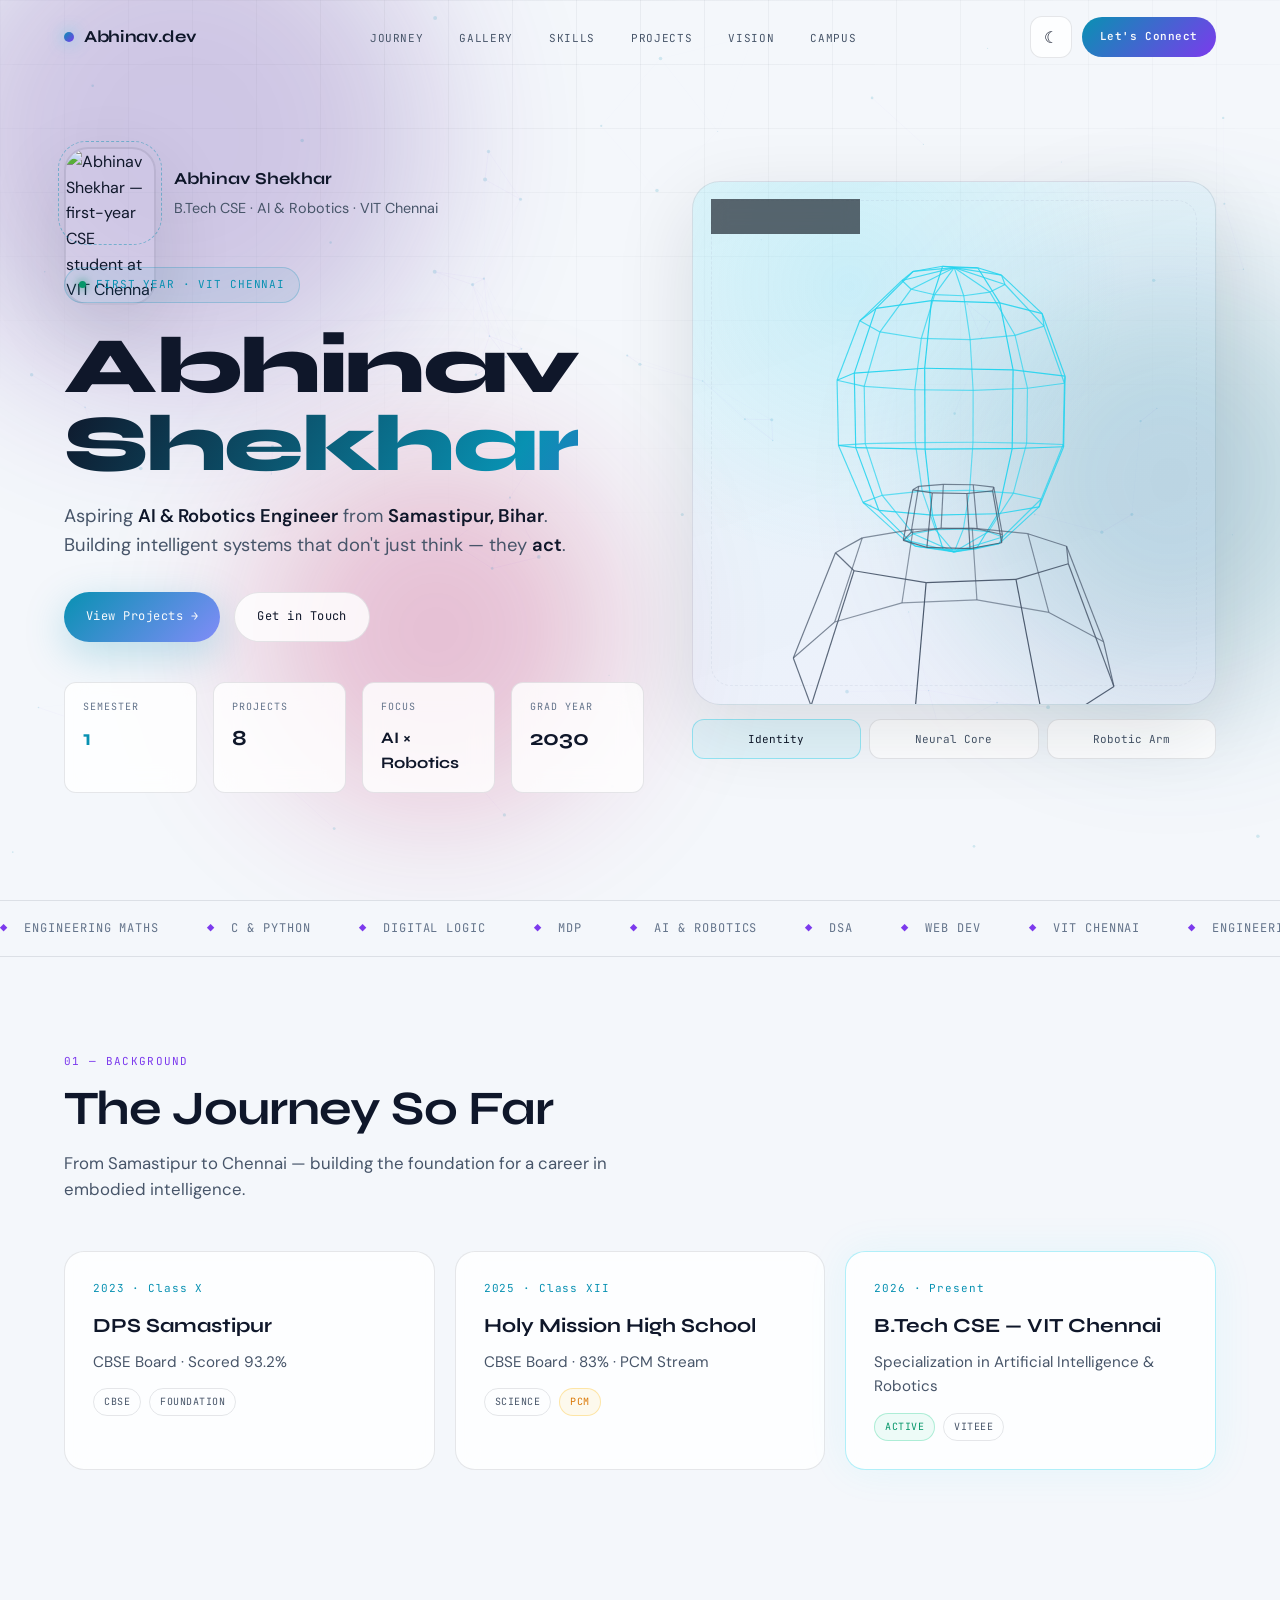
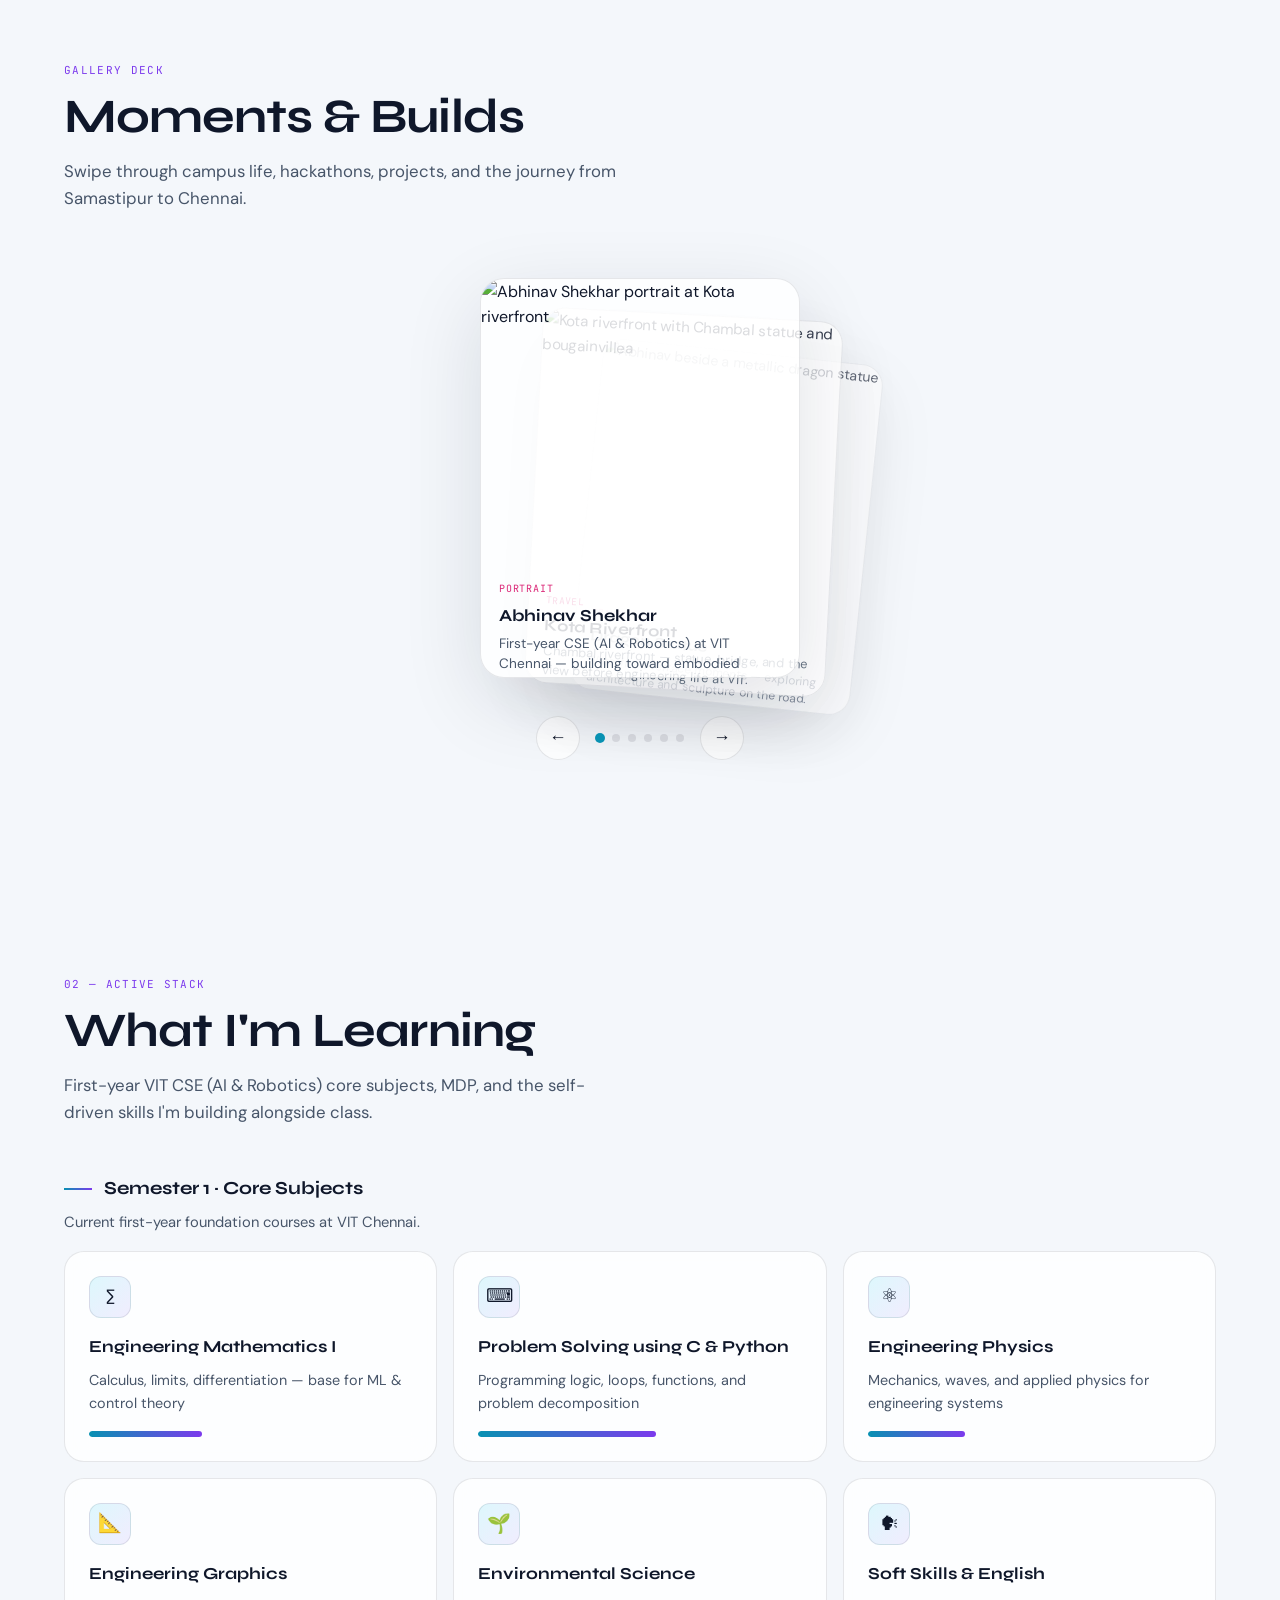
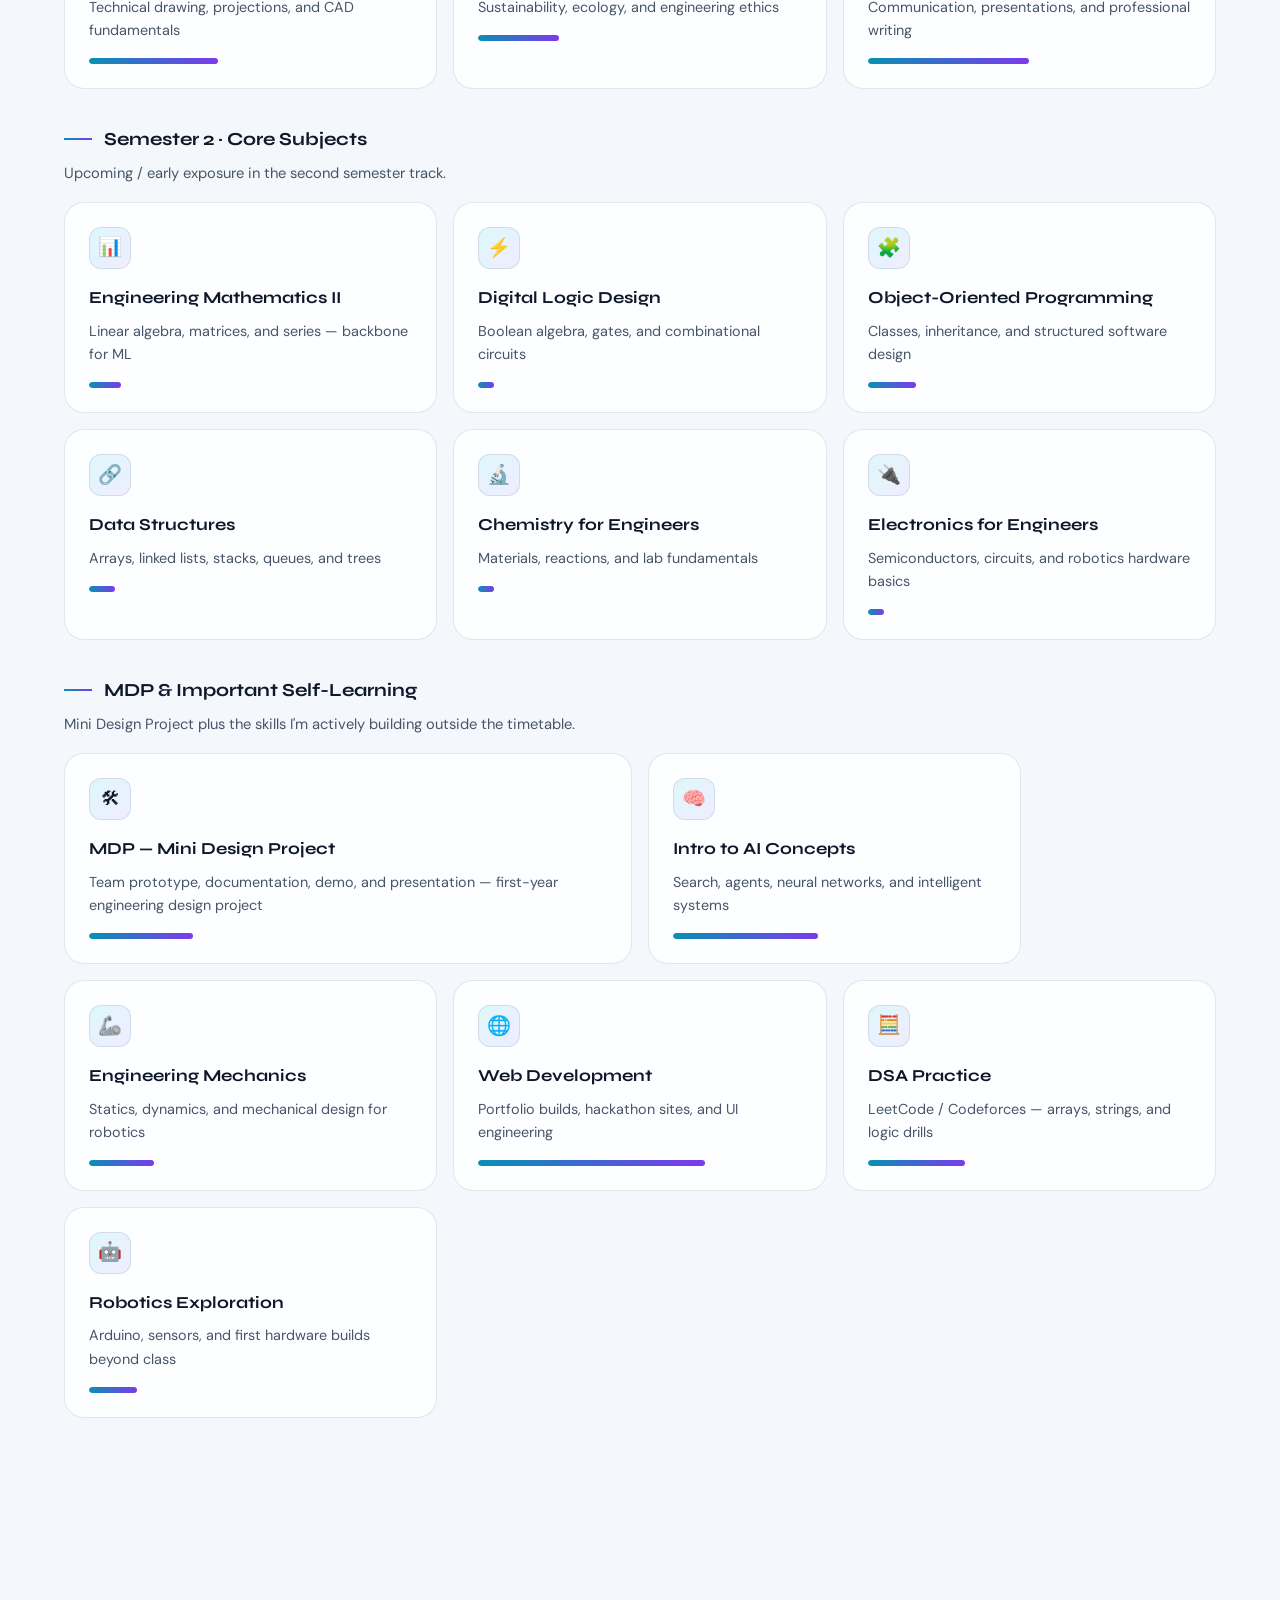
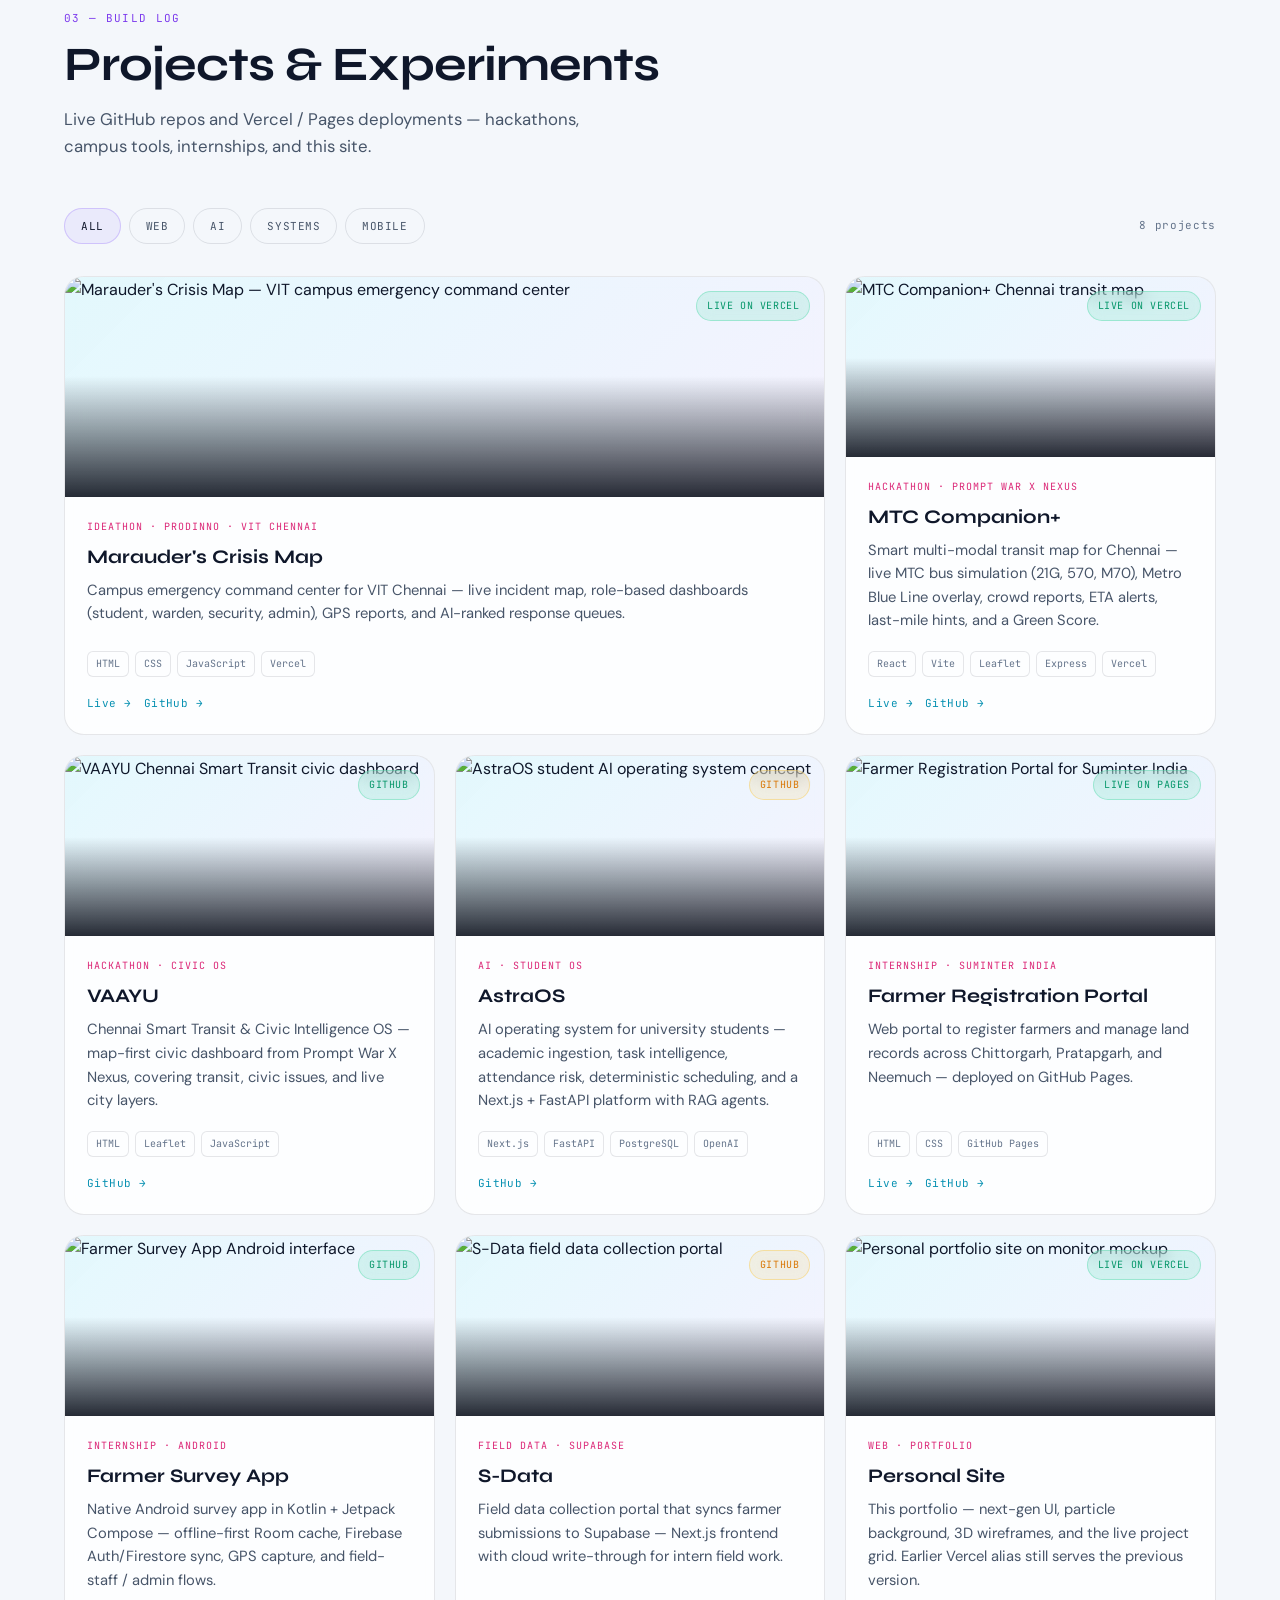
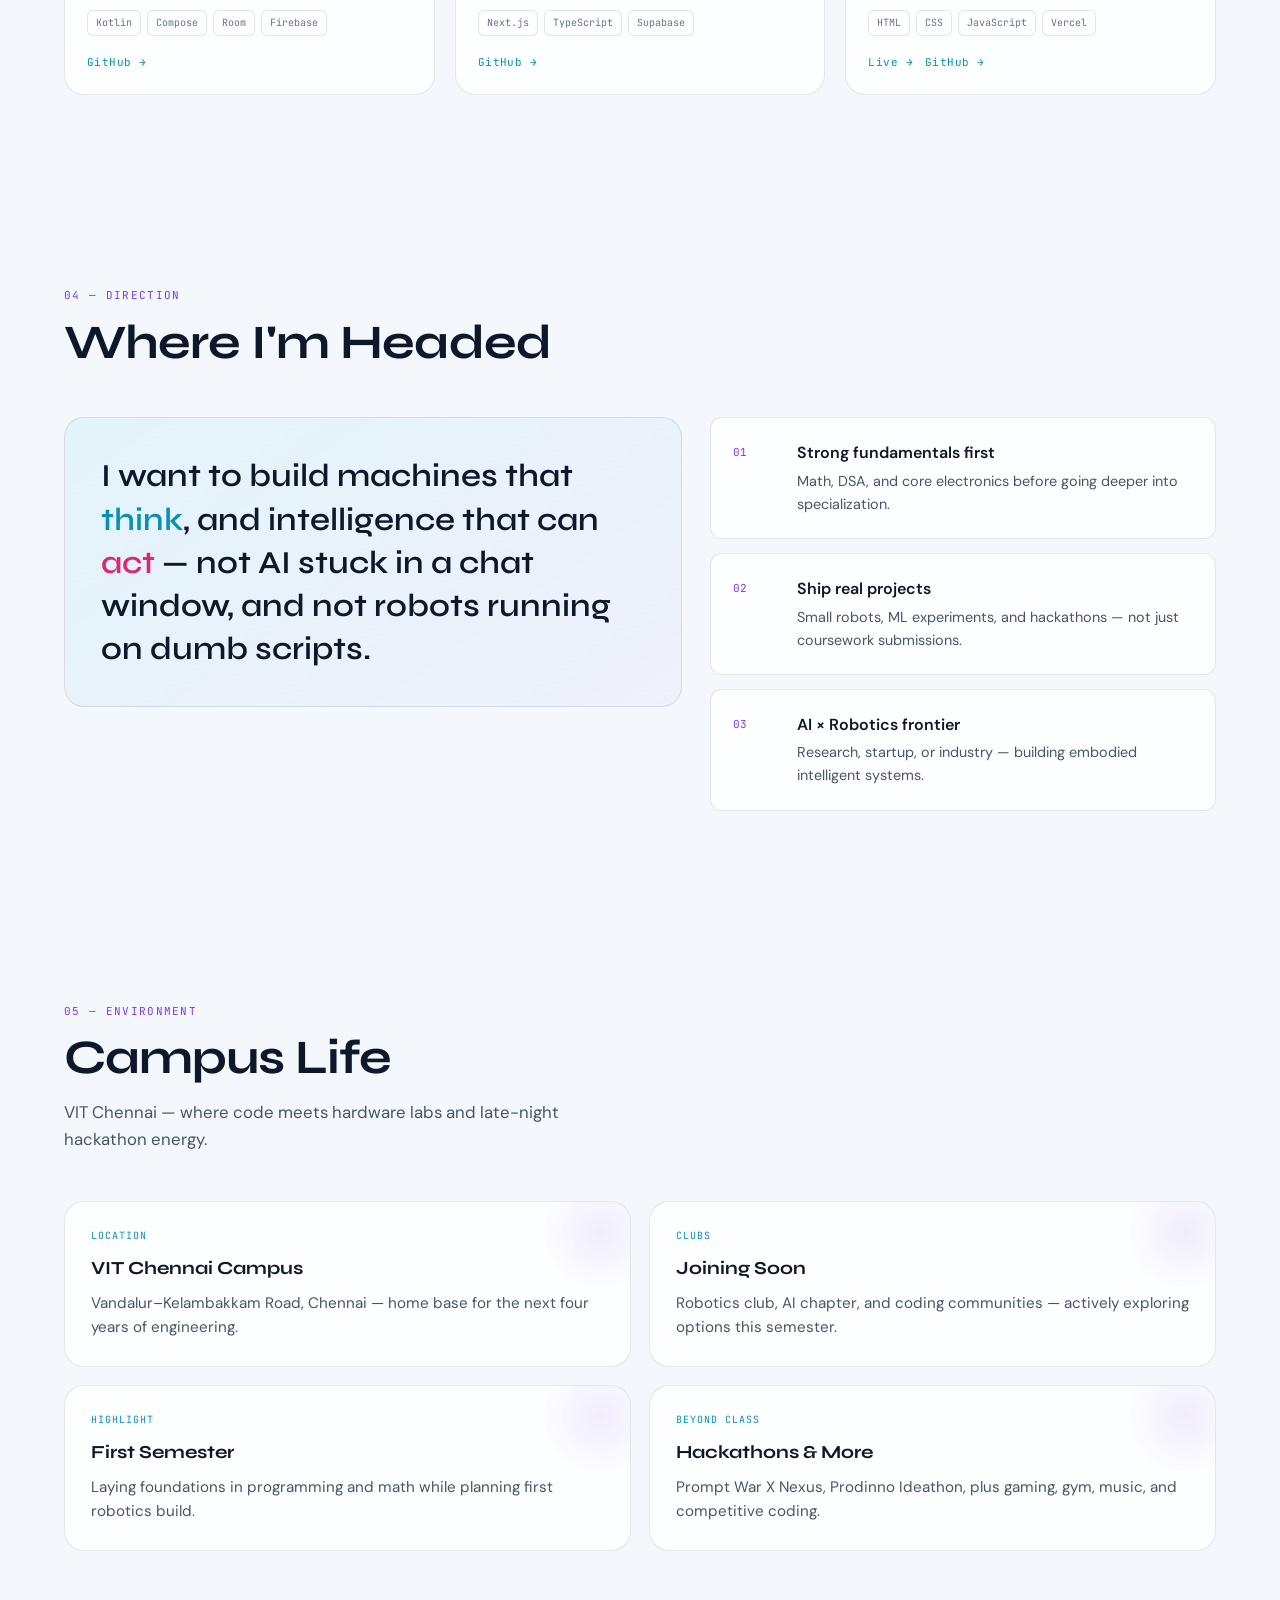
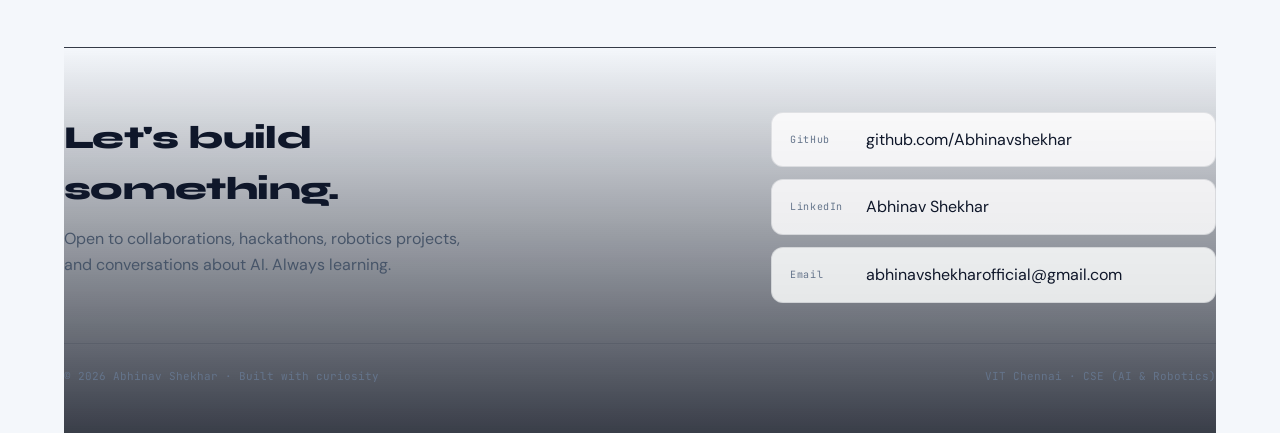
==== commit df55bb58: "Wire gallery and project cards to real photo asset paths Replace emoji placeholders with image tags " ====
--- a/index.html
+++ b/index.html
@@ -585,6 +585,11 @@
     content: ''; position: absolute; inset: 0;
     background: linear-gradient(to top, rgba(3,7,18,0.85), transparent 55%);
   }
+  .project-thumb img {
+    width: 100%; height: 100%; object-fit: cover; display: block;
+    transition: transform 0.6s var(--ease);
+  }
+  .project-card:hover .project-thumb img { transform: scale(1.06); }
   .project-thumb-inner {
     position: absolute; inset: 0; display: grid; place-items: center;
     font-size: 3rem; opacity: 0.35;
@@ -779,7 +784,7 @@
       <div class="hero-profile reveal">
         <div class="hero-photo-wrap">
           <span class="hero-photo-ring" aria-hidden="true"></span>
-          <img class="hero-photo" src="assets/profile.jpg" alt="Abhinav Shekhar — first-year CSE student at VIT Chennai" width="92" height="92">
+          <img class="hero-photo" src="assets/gallery/portrait.jpg" alt="Abhinav Shekhar — first-year CSE student at VIT Chennai" width="92" height="92">
         </div>
         <div class="hero-profile-meta">
           <div class="hero-profile-name">Abhinav Shekhar</div>
@@ -892,7 +897,7 @@
     <div class="gallery-deck reveal">
       <div class="deck-stage" id="deck-stage">
         <article class="deck-card" data-index="0">
-          <img src="assets/profile.jpg" alt="Abhinav Shekhar portrait">
+          <img src="assets/gallery/portrait.jpg" alt="Abhinav Shekhar portrait at Kota riverfront">
           <div class="deck-card-body">
             <div class="deck-card-tag">Portrait</div>
             <div class="deck-card-title">Abhinav Shekhar</div>
@@ -900,23 +905,23 @@
           </div>
         </article>
         <article class="deck-card" data-index="1">
-          <div class="deck-card-visual">🏫</div>
+          <img src="assets/gallery/kota-balcony.jpg" alt="Kota riverfront with Chambal statue and bougainvillea">
           <div class="deck-card-body">
-            <div class="deck-card-tag">Campus</div>
-            <div class="deck-card-title">VIT Chennai</div>
-            <div class="deck-card-sub">Vandalur–Kelambakkam Road — labs, hostel blocks, and late-night build sessions.</div>
+            <div class="deck-card-tag">Travel</div>
+            <div class="deck-card-title">Kota Riverfront</div>
+            <div class="deck-card-sub">Chambal riverfront — statue, bridge, and the view before engineering life at VIT.</div>
           </div>
         </article>
         <article class="deck-card" data-index="2">
-          <div class="deck-card-visual" style="background:linear-gradient(135deg,rgba(52,211,153,0.18),rgba(34,211,238,0.12));">🚌</div>
+          <img src="assets/gallery/dragon-statue.jpg" alt="Abhinav beside a metallic dragon statue">
           <div class="deck-card-body">
-            <div class="deck-card-tag">Hackathon</div>
-            <div class="deck-card-title">MTC Companion+</div>
-            <div class="deck-card-sub">Prompt War X Nexus — Chennai transit map with live bus simulation and crowd reports.</div>
+            <div class="deck-card-tag">Travel</div>
+            <div class="deck-card-title">Dragon Statue</div>
+            <div class="deck-card-sub">Waterfront terrace moments — exploring architecture and sculpture on the road.</div>
           </div>
         </article>
         <article class="deck-card" data-index="3">
-          <div class="deck-card-visual" style="background:linear-gradient(135deg,rgba(244,114,182,0.16),rgba(167,139,250,0.12));">🚨</div>
+          <img src="assets/projects/marauders-crisis-map.jpg" alt="VIT Chennai campus emergency command center mockup">
           <div class="deck-card-body">
             <div class="deck-card-tag">Ideathon</div>
             <div class="deck-card-title">Marauder's Crisis Map</div>
@@ -924,18 +929,18 @@
           </div>
         </article>
         <article class="deck-card" data-index="4">
-          <div class="deck-card-visual" style="background:linear-gradient(135deg,rgba(251,191,36,0.14),rgba(52,211,153,0.1));">🌾</div>
+          <img src="assets/projects/vaayu.jpg" alt="VAAYU Chennai smart transit civic dashboard">
           <div class="deck-card-body">
-            <div class="deck-card-tag">Internship</div>
-            <div class="deck-card-title">Suminter India</div>
-            <div class="deck-card-sub">Farmer registration portal and Android survey app across Chittorgarh, Pratapgarh & Neemuch.</div>
+            <div class="deck-card-tag">Hackathon</div>
+            <div class="deck-card-title">VAAYU · MTC Companion+</div>
+            <div class="deck-card-sub">Prompt War X Nexus — Chennai transit map with live bus simulation and civic intelligence.</div>
           </div>
         </article>
         <article class="deck-card" data-index="5">
-          <div class="deck-card-visual" style="background:linear-gradient(135deg,rgba(34,211,238,0.14),rgba(244,114,182,0.1));">🏠</div>
+          <img src="assets/gallery/kota-flowers.jpg" alt="Abhinav at Kota with pink bougainvillea">
           <div class="deck-card-body">
             <div class="deck-card-tag">Roots</div>
-            <div class="deck-card-title">Samastipur, Bihar</div>
+            <div class="deck-card-title">Samastipur → Chennai</div>
             <div class="deck-card-sub">Home base — DPS Class X (93.2%) to Holy Mission XII (83%) to engineering at VIT.</div>
           </div>
         </article>
@@ -1108,7 +1113,7 @@
     <div class="projects-grid" id="projects-grid">
       <article class="project-card featured reveal" data-category="web ai systems">
         <div class="project-thumb">
-          <div class="project-thumb-inner">🚨</div>
+          <img src="assets/projects/marauders-crisis-map.jpg" alt="Marauder's Crisis Map — VIT campus emergency command center">
           <span class="project-status status-live">Live on Vercel</span>
         </div>
         <div class="project-body">
@@ -1126,8 +1131,8 @@
       </article>
 
       <article class="project-card reveal reveal-delay-1" data-category="web systems">
-        <div class="project-thumb" style="background:linear-gradient(135deg,rgba(52,211,153,0.12),rgba(34,211,238,0.08));">
-          <div class="project-thumb-inner">🚌</div>
+        <div class="project-thumb">
+          <img src="assets/projects/vaayu.jpg" alt="MTC Companion+ Chennai transit map">
           <span class="project-status status-live">Live on Vercel</span>
         </div>
         <div class="project-body">
@@ -1145,8 +1150,8 @@
       </article>
 
       <article class="project-card reveal reveal-delay-2" data-category="web ai systems">
-        <div class="project-thumb" style="background:linear-gradient(135deg,rgba(52,211,153,0.14),rgba(167,139,250,0.1));">
-          <div class="project-thumb-inner">🌿</div>
+        <div class="project-thumb">
+          <img src="assets/projects/vaayu.jpg" alt="VAAYU Chennai Smart Transit civic dashboard">
           <span class="project-status status-live">GitHub</span>
         </div>
         <div class="project-body">
@@ -1163,8 +1168,8 @@
       </article>
 
       <article class="project-card reveal" data-category="ai web systems">
-        <div class="project-thumb" style="background:linear-gradient(135deg,rgba(167,139,250,0.15),rgba(34,211,238,0.1));">
-          <div class="project-thumb-inner">🧠</div>
+        <div class="project-thumb">
+          <img src="assets/projects/portfolio.jpg" alt="AstraOS student AI operating system concept">
           <span class="project-status status-build">GitHub</span>
         </div>
         <div class="project-body">
@@ -1181,8 +1186,8 @@
       </article>
 
       <article class="project-card reveal reveal-delay-1" data-category="web systems">
-        <div class="project-thumb" style="background:linear-gradient(135deg,rgba(52,211,153,0.12),rgba(251,191,36,0.1));">
-          <div class="project-thumb-inner">🌾</div>
+        <div class="project-thumb">
+          <img src="assets/projects/farmer-portal.jpg" alt="Farmer Registration Portal for Suminter India">
           <span class="project-status status-live">Live on Pages</span>
         </div>
         <div class="project-body">
@@ -1200,8 +1205,8 @@
       </article>
 
       <article class="project-card reveal reveal-delay-2" data-category="mobile systems">
-        <div class="project-thumb" style="background:linear-gradient(135deg,rgba(52,211,153,0.16),rgba(244,114,182,0.08));">
-          <div class="project-thumb-inner">📱</div>
+        <div class="project-thumb">
+          <img src="assets/projects/farmer-survey.jpg" alt="Farmer Survey App Android interface">
           <span class="project-status status-live">GitHub</span>
         </div>
         <div class="project-body">
@@ -1218,8 +1223,8 @@
       </article>
 
       <article class="project-card reveal" data-category="web systems">
-        <div class="project-thumb" style="background:linear-gradient(135deg,rgba(34,211,238,0.1),rgba(148,163,184,0.1));">
-          <div class="project-thumb-inner">📋</div>
+        <div class="project-thumb">
+          <img src="assets/projects/farmer-portal.jpg" alt="S-Data field data collection portal">
           <span class="project-status status-build">GitHub</span>
         </div>
         <div class="project-body">
@@ -1236,8 +1241,8 @@
       </article>
 
       <article class="project-card reveal reveal-delay-1" data-category="web">
-        <div class="project-thumb" style="background:linear-gradient(135deg,rgba(34,211,238,0.12),rgba(167,139,250,0.12));">
-          <div class="project-thumb-inner">✦</div>
+        <div class="project-thumb">
+          <img src="assets/projects/portfolio.jpg" alt="Personal portfolio site on monitor mockup">
           <span class="project-status status-live">Live on Vercel</span>
         </div>
         <div class="project-body">
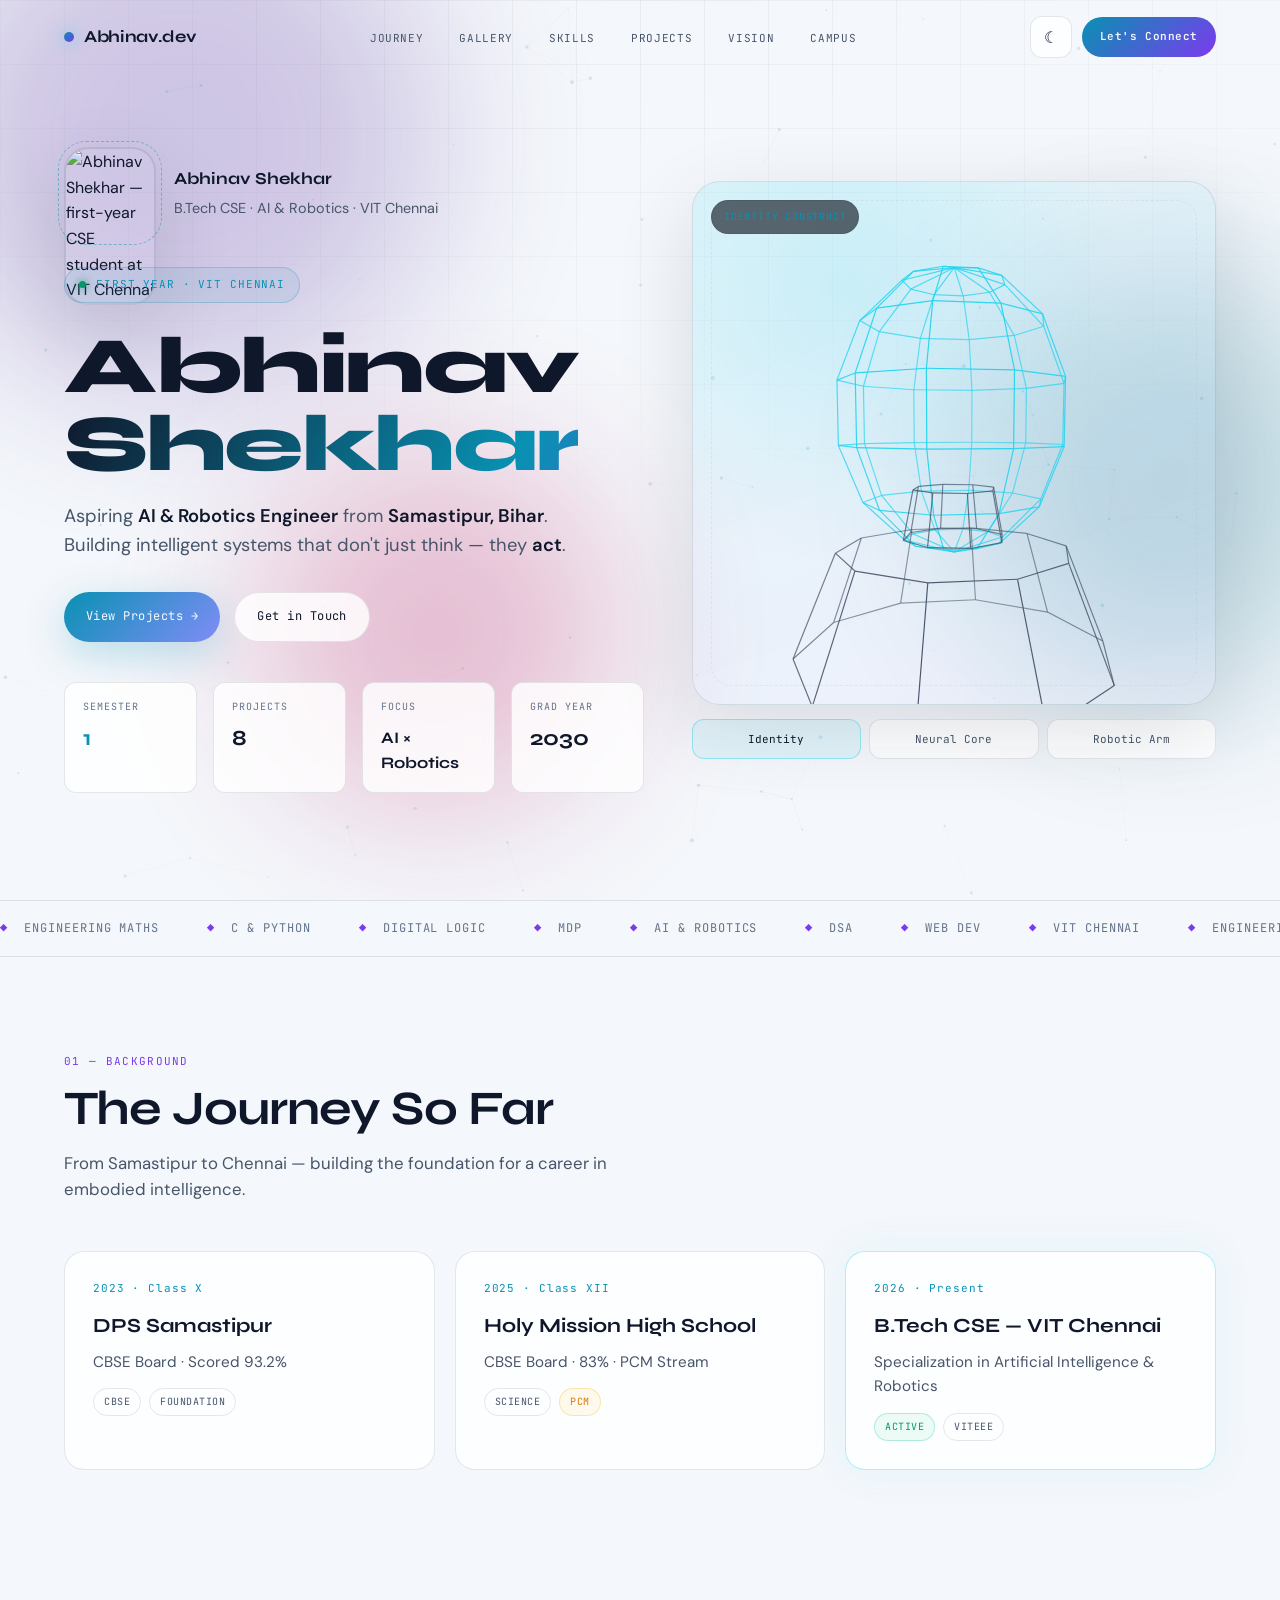
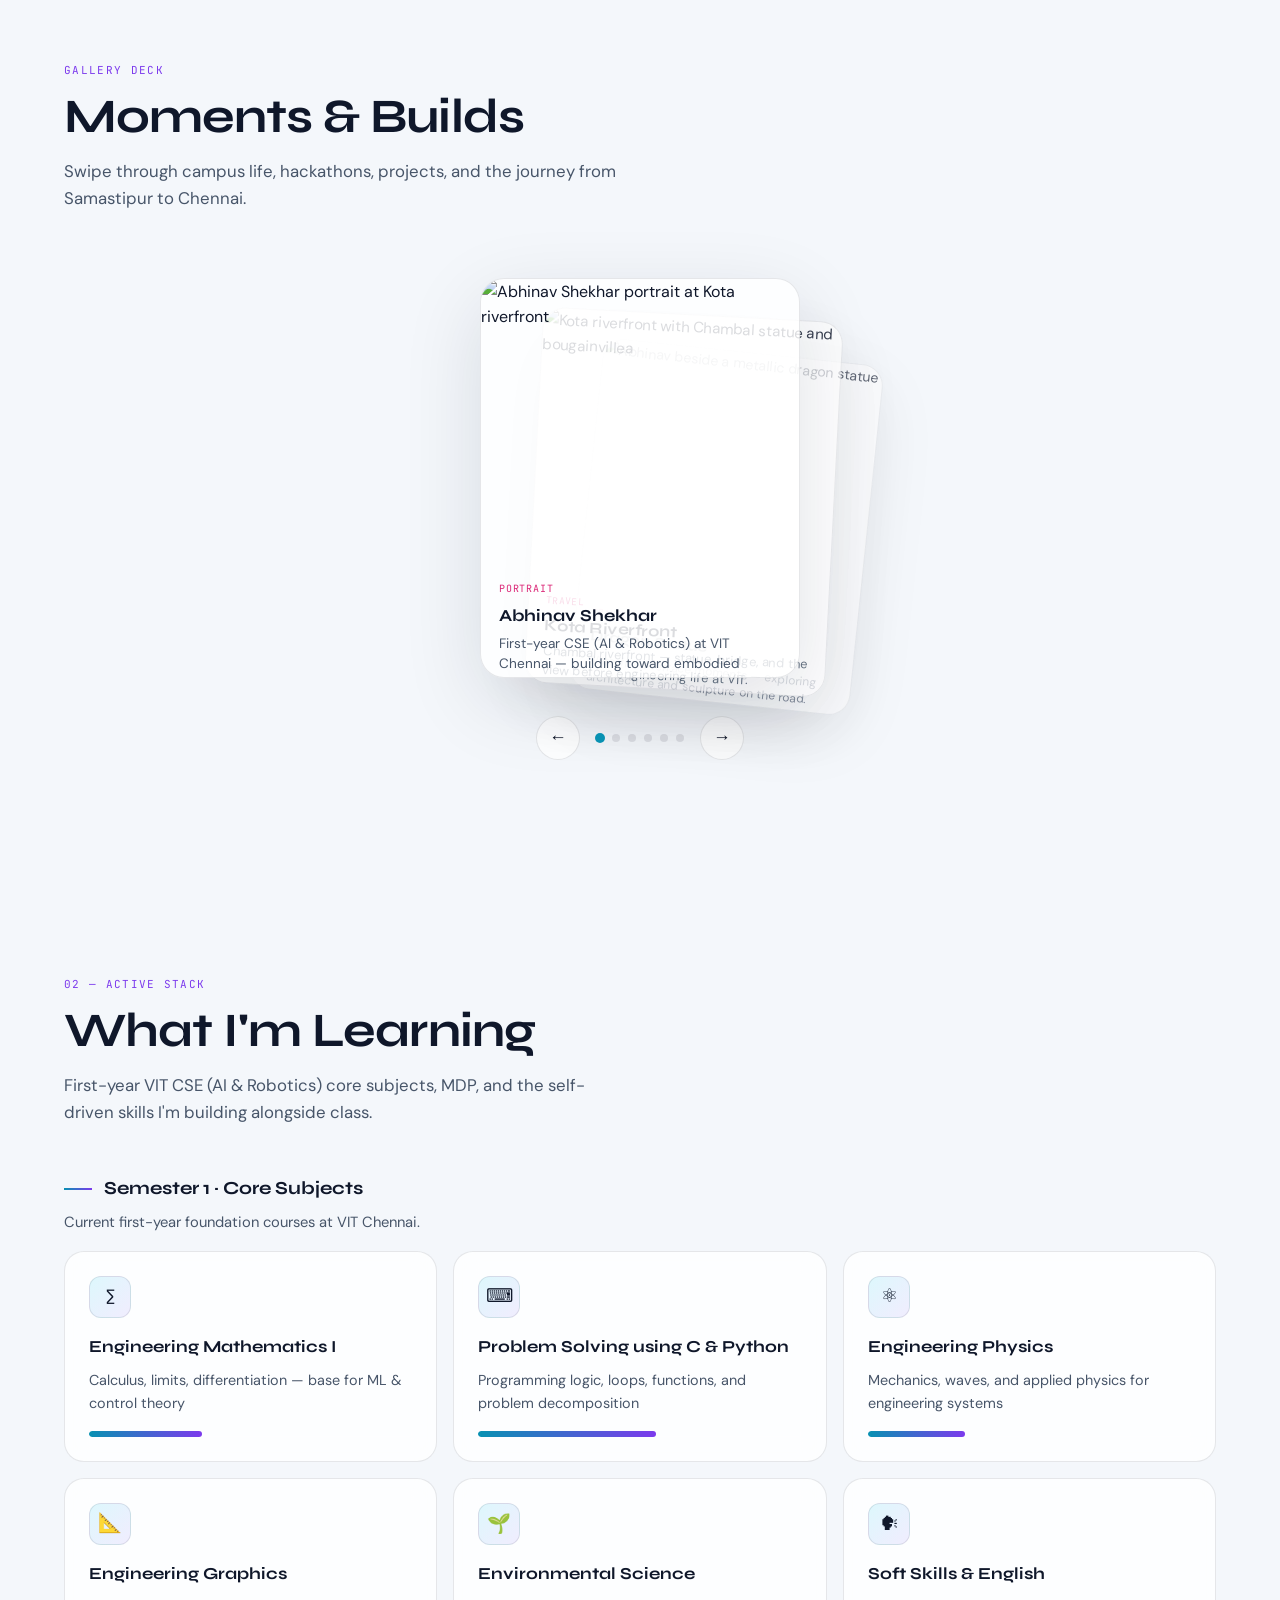
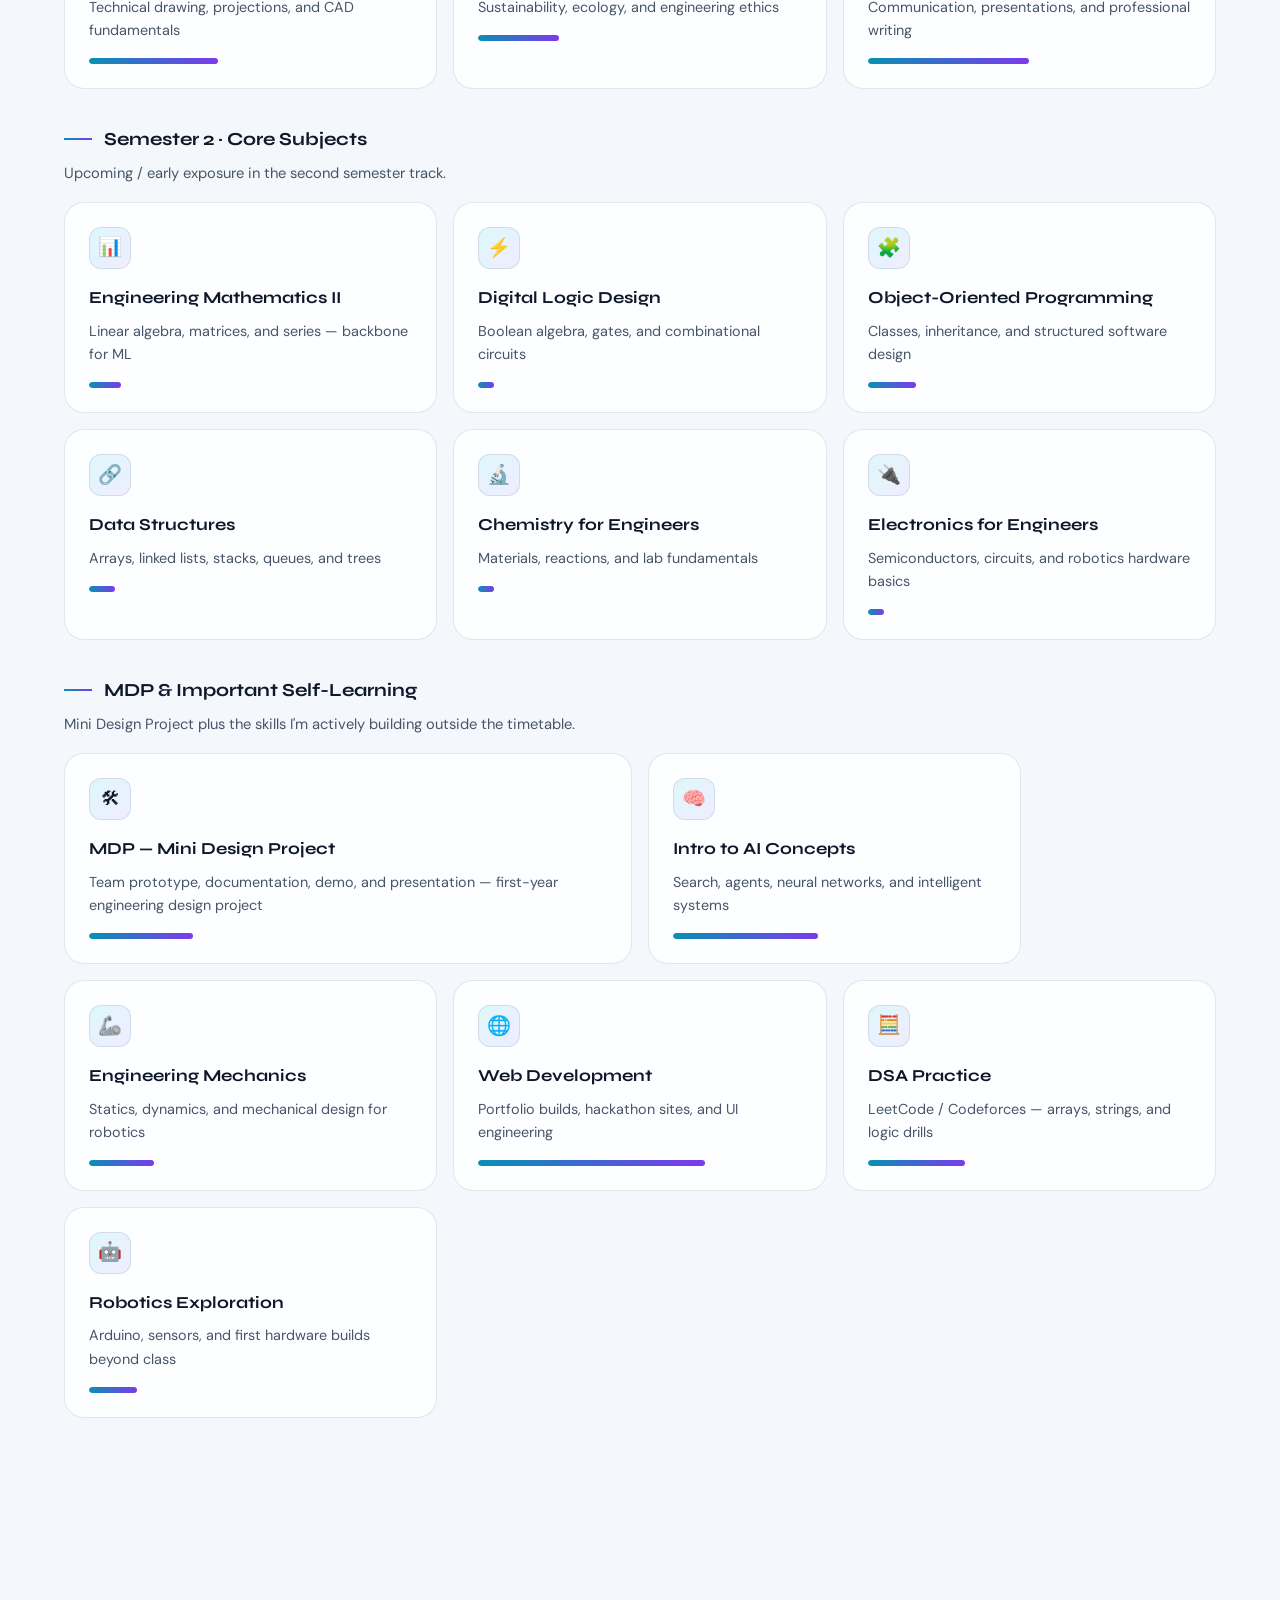
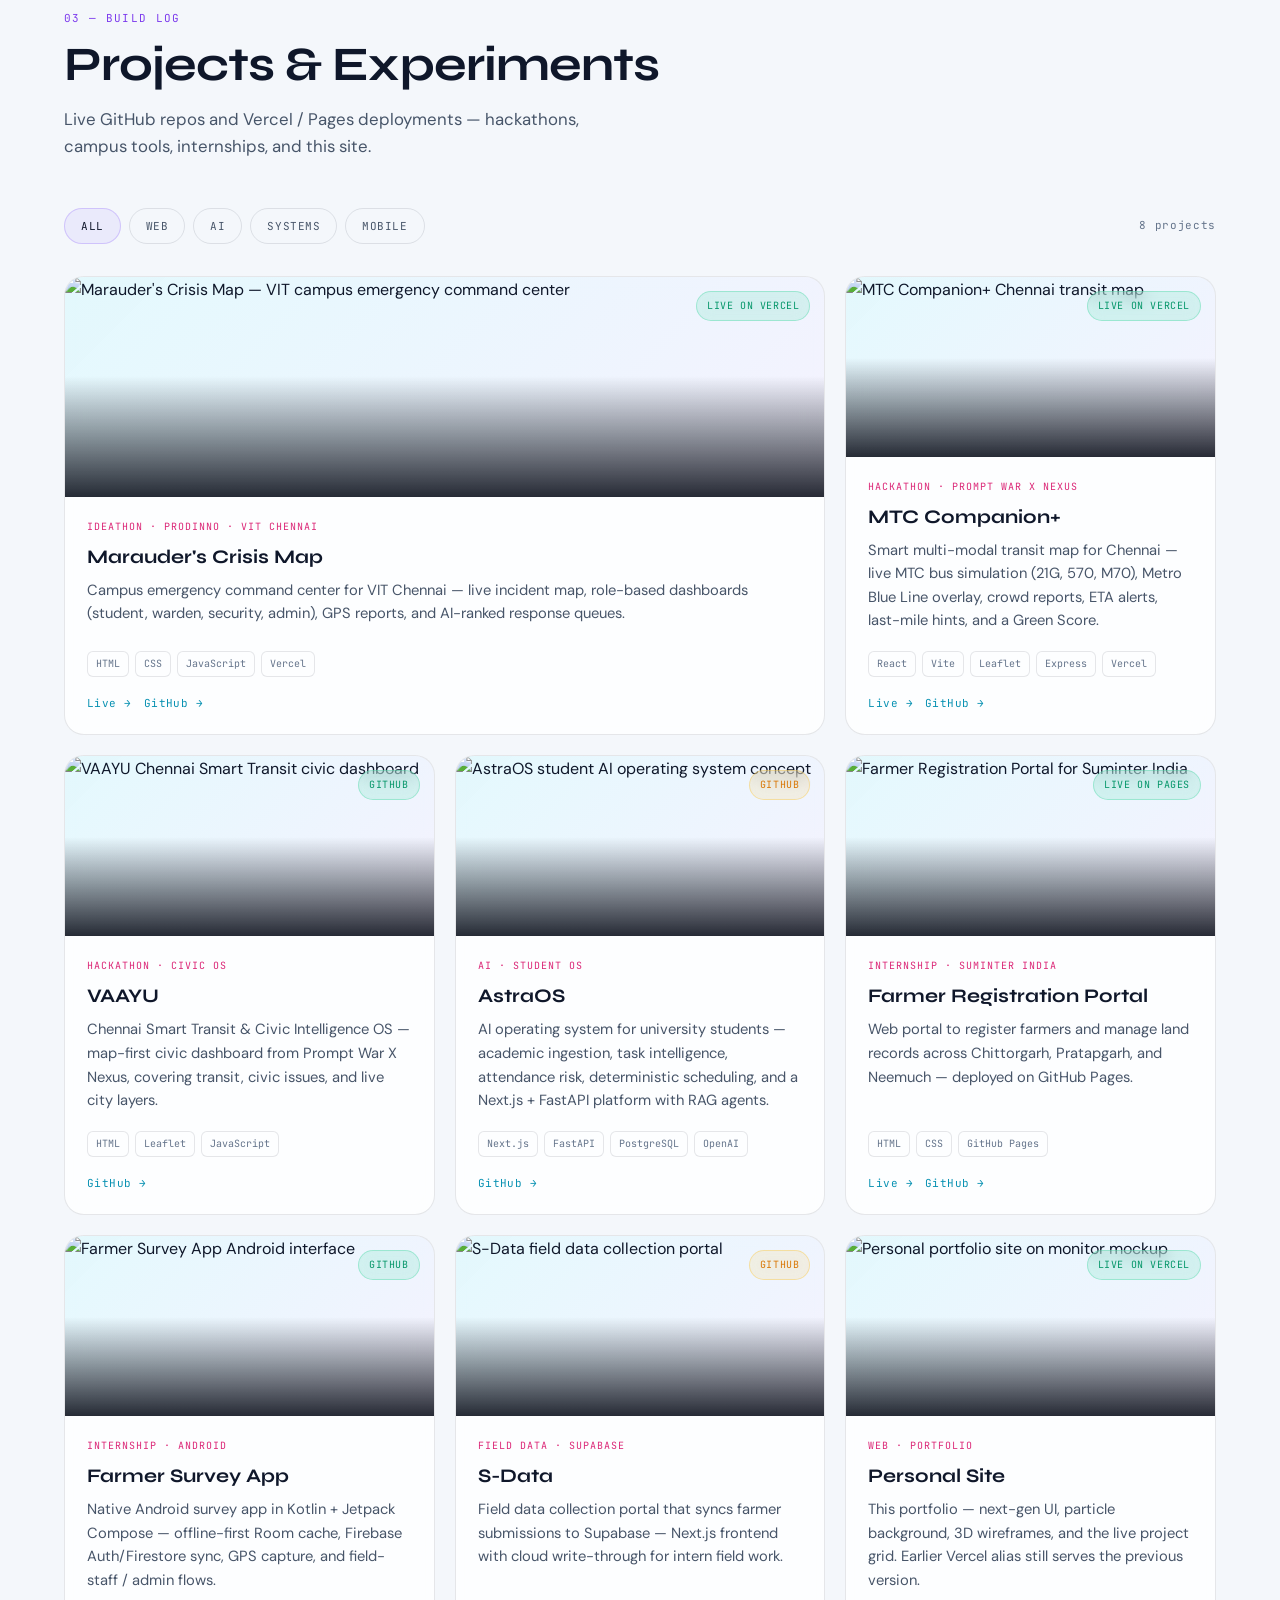
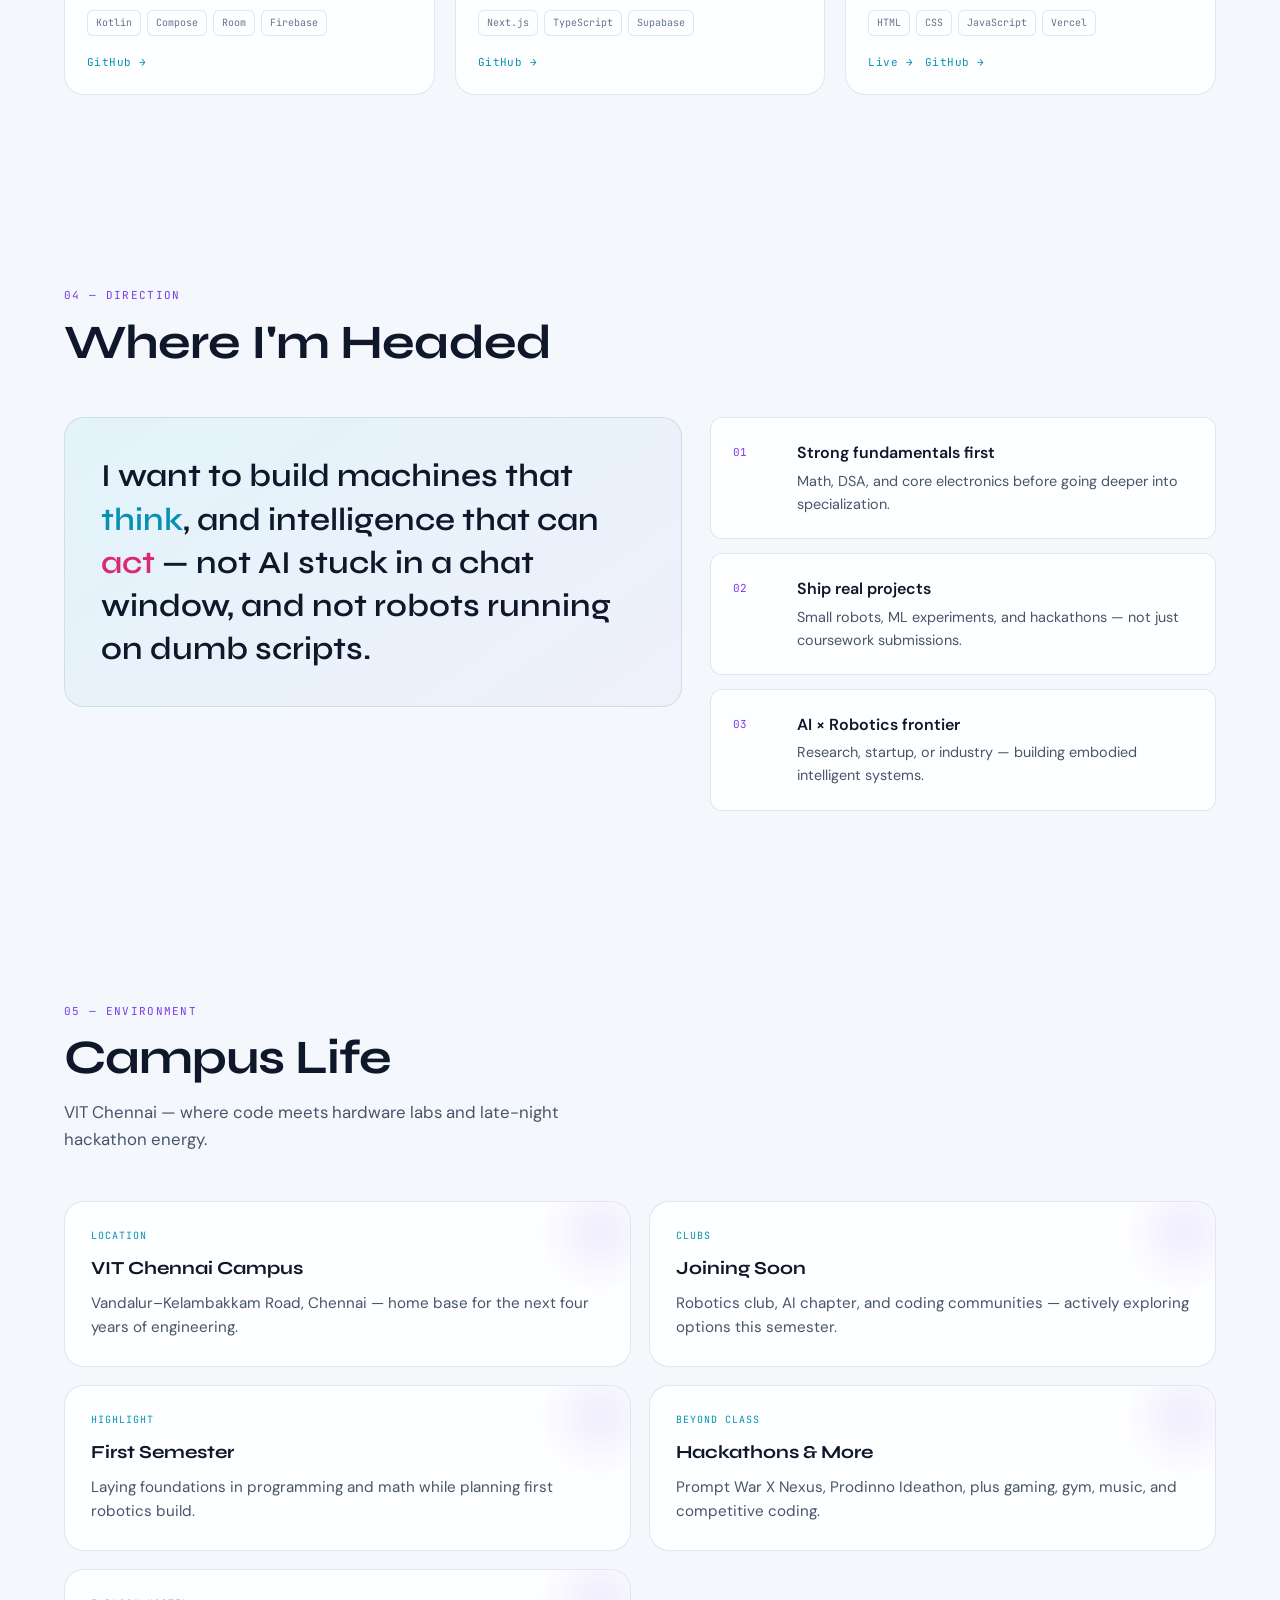
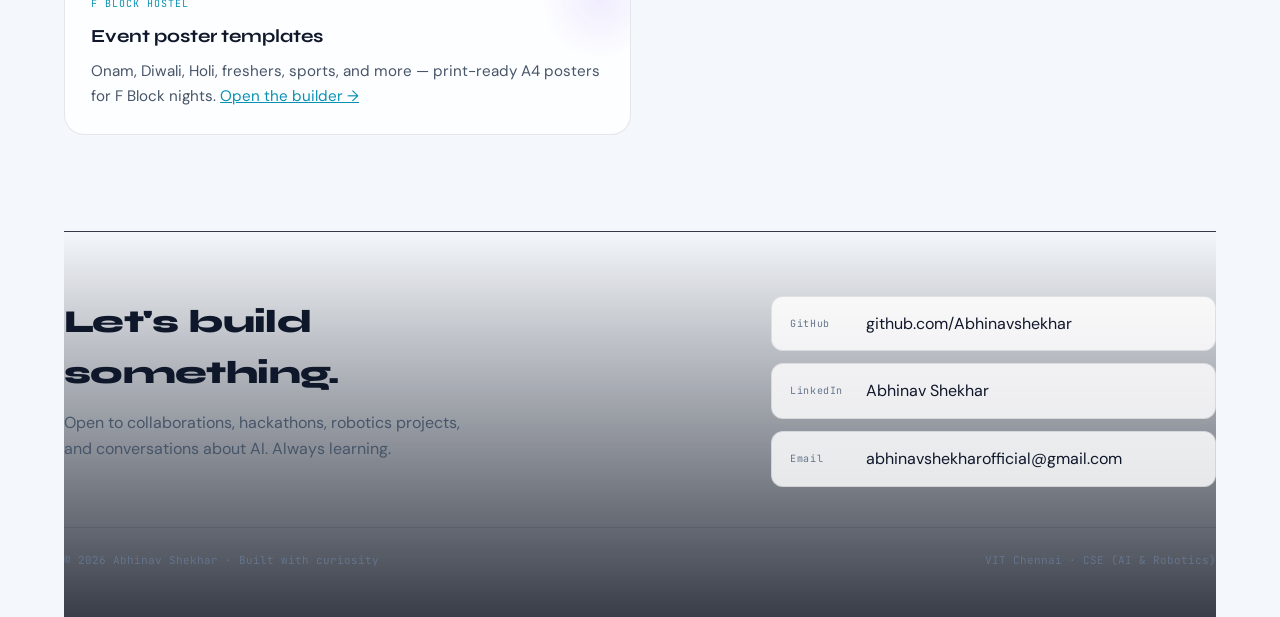
==== commit e8f9d00b: "Add F Block Hostel event poster skill and templates Package a Cursor skill plus an A4 poster builder" ====
--- a/index.html
+++ b/index.html
@@ -1324,6 +1324,11 @@
         <div class="campus-title">Hackathons & More</div>
         <div class="campus-body">Prompt War X Nexus, Prodinno Ideathon, plus gaming, gym, music, and competitive coding.</div>
       </div>
+      <div class="campus-card reveal">
+        <div class="campus-label">F Block Hostel</div>
+        <div class="campus-title">Event poster templates</div>
+        <div class="campus-body">Onam, Diwali, Holi, freshers, sports, and more — print-ready A4 posters for F Block nights. <a href="fblock-events/poster.html" style="color:var(--cyan)">Open the builder →</a></div>
+      </div>
     </div>
   </section>
 
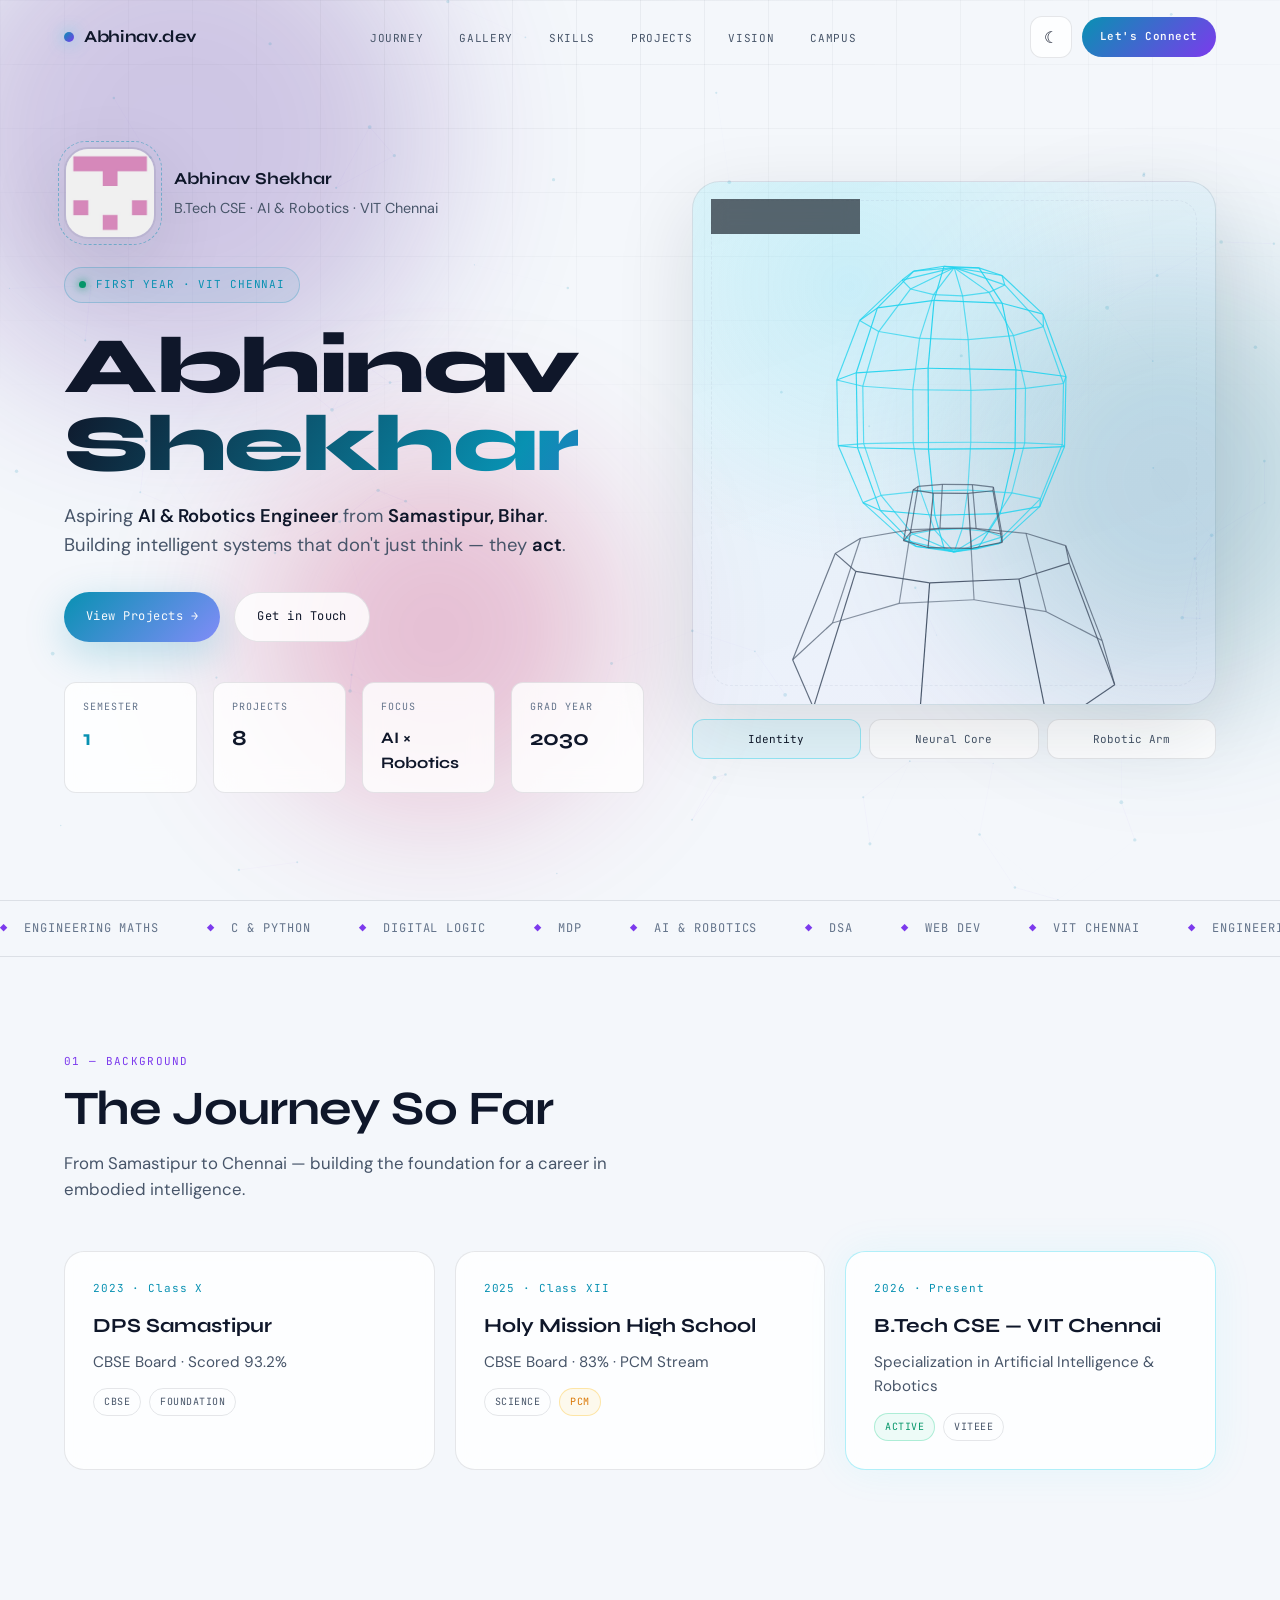
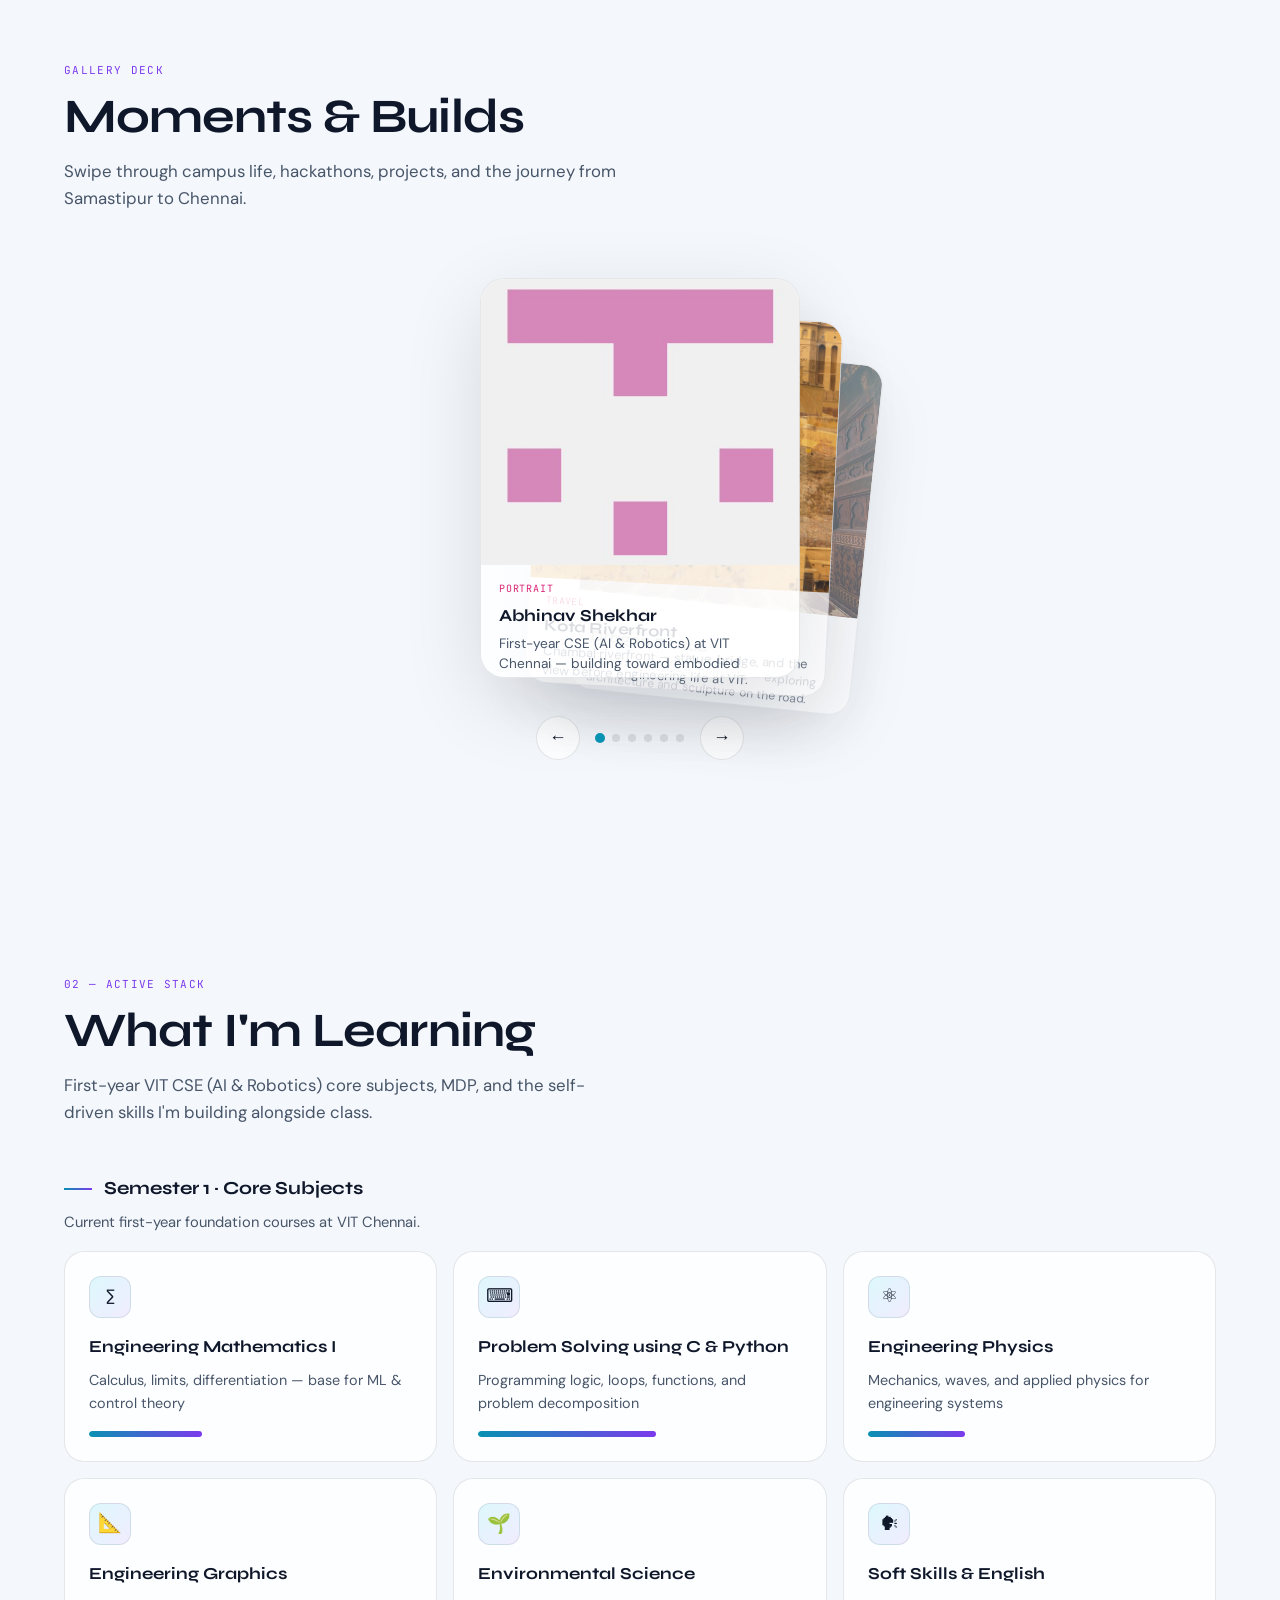
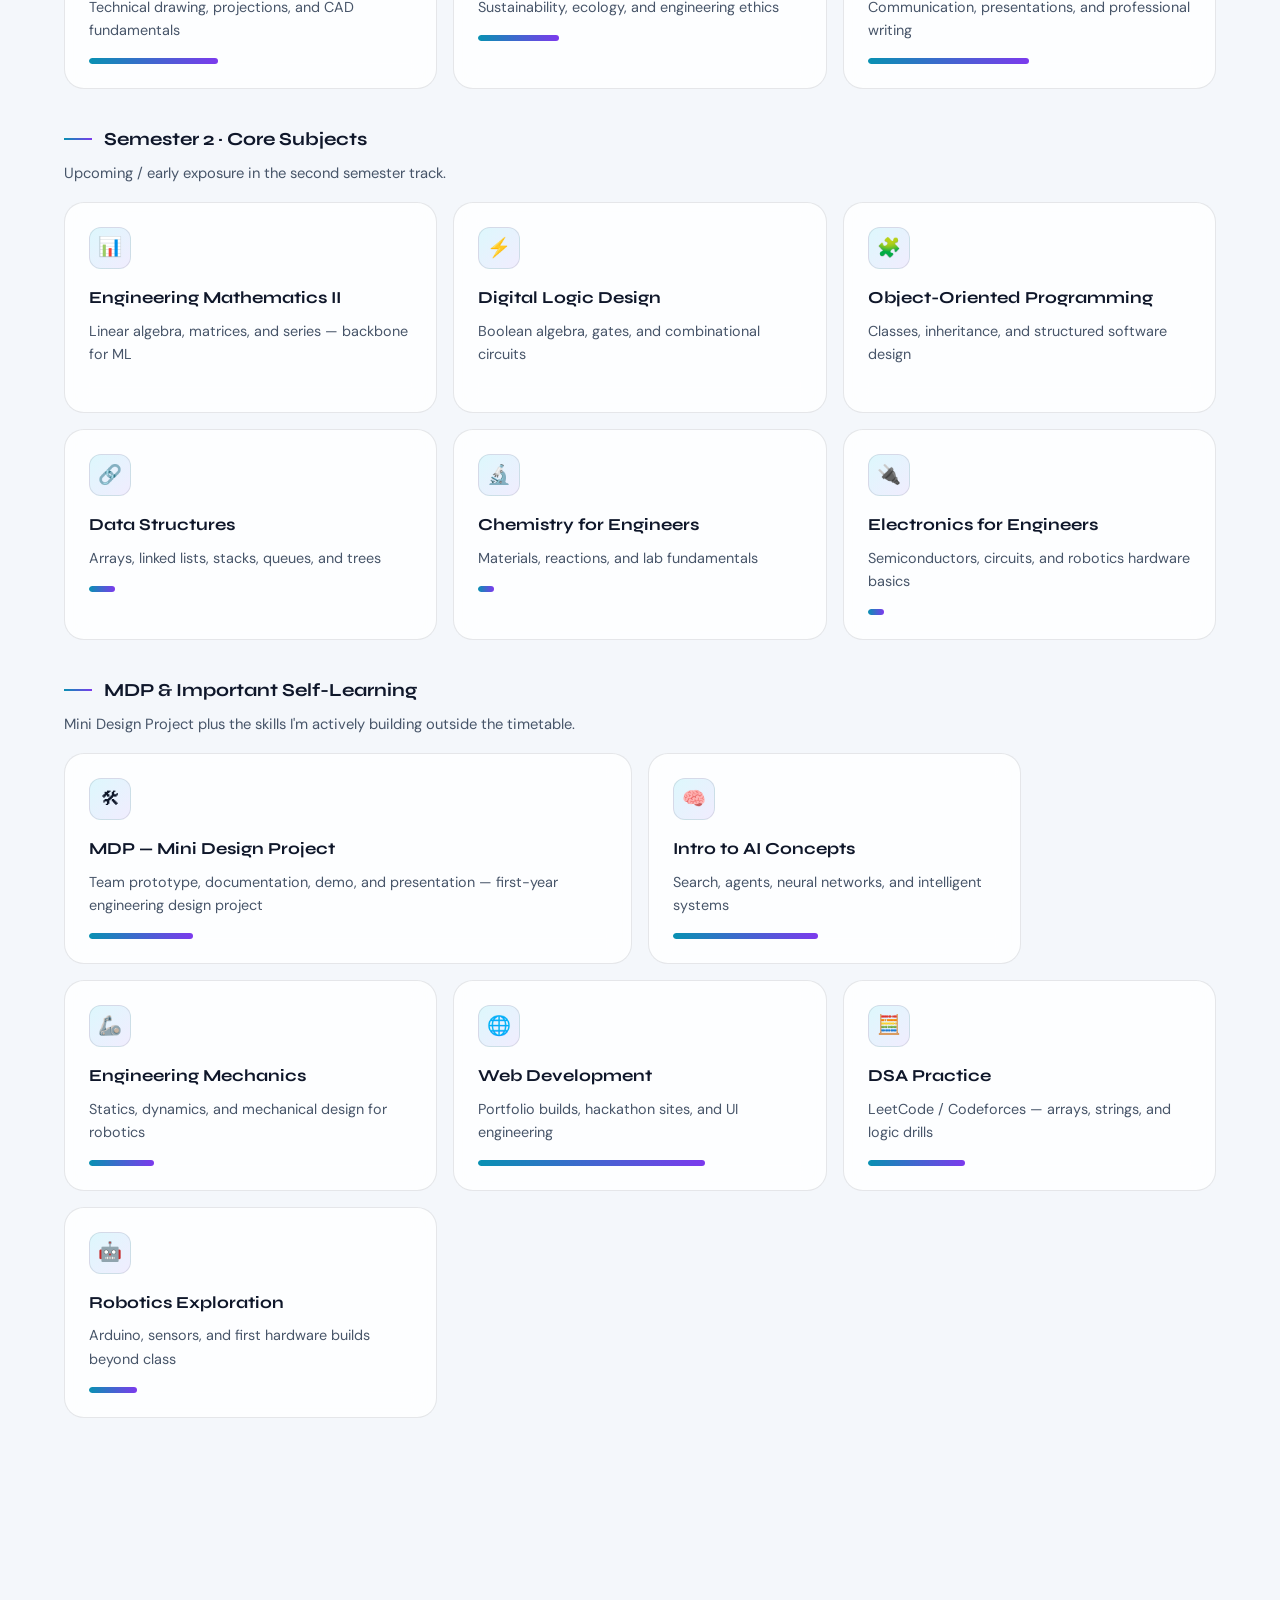
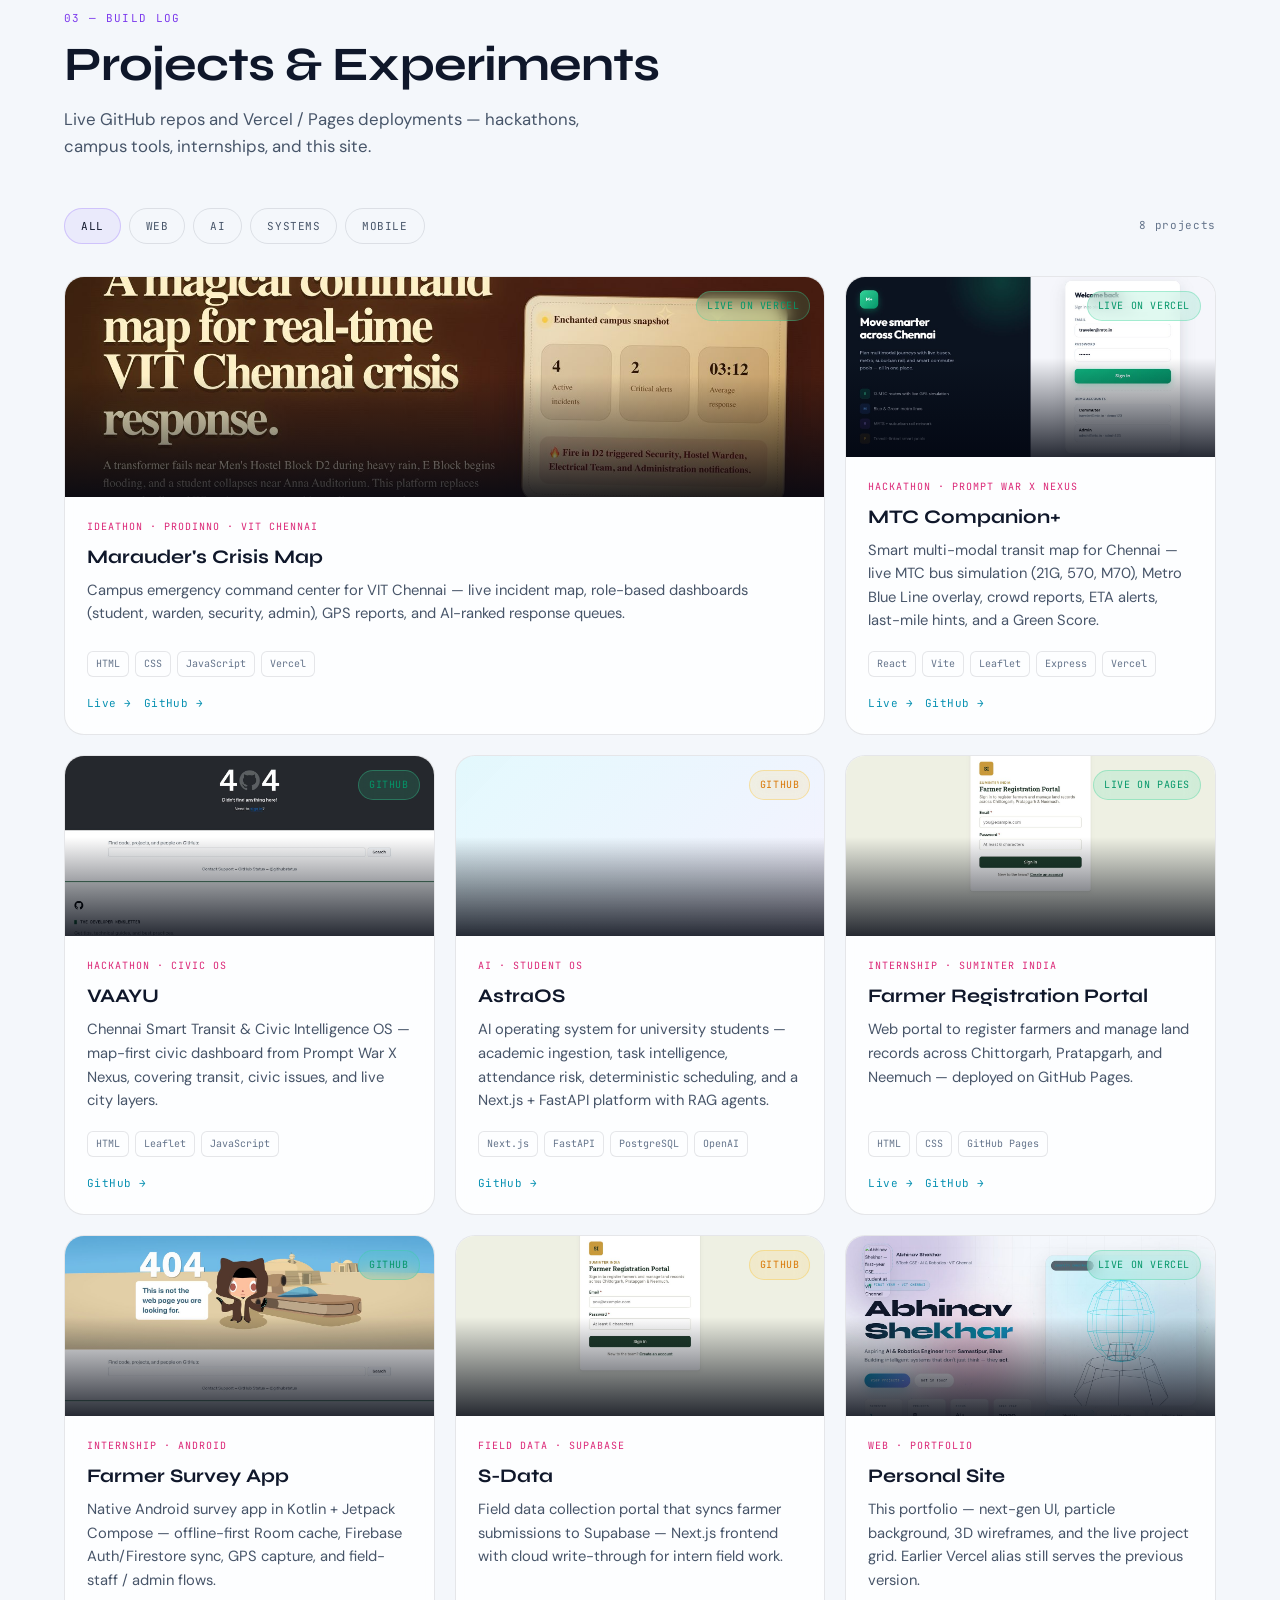
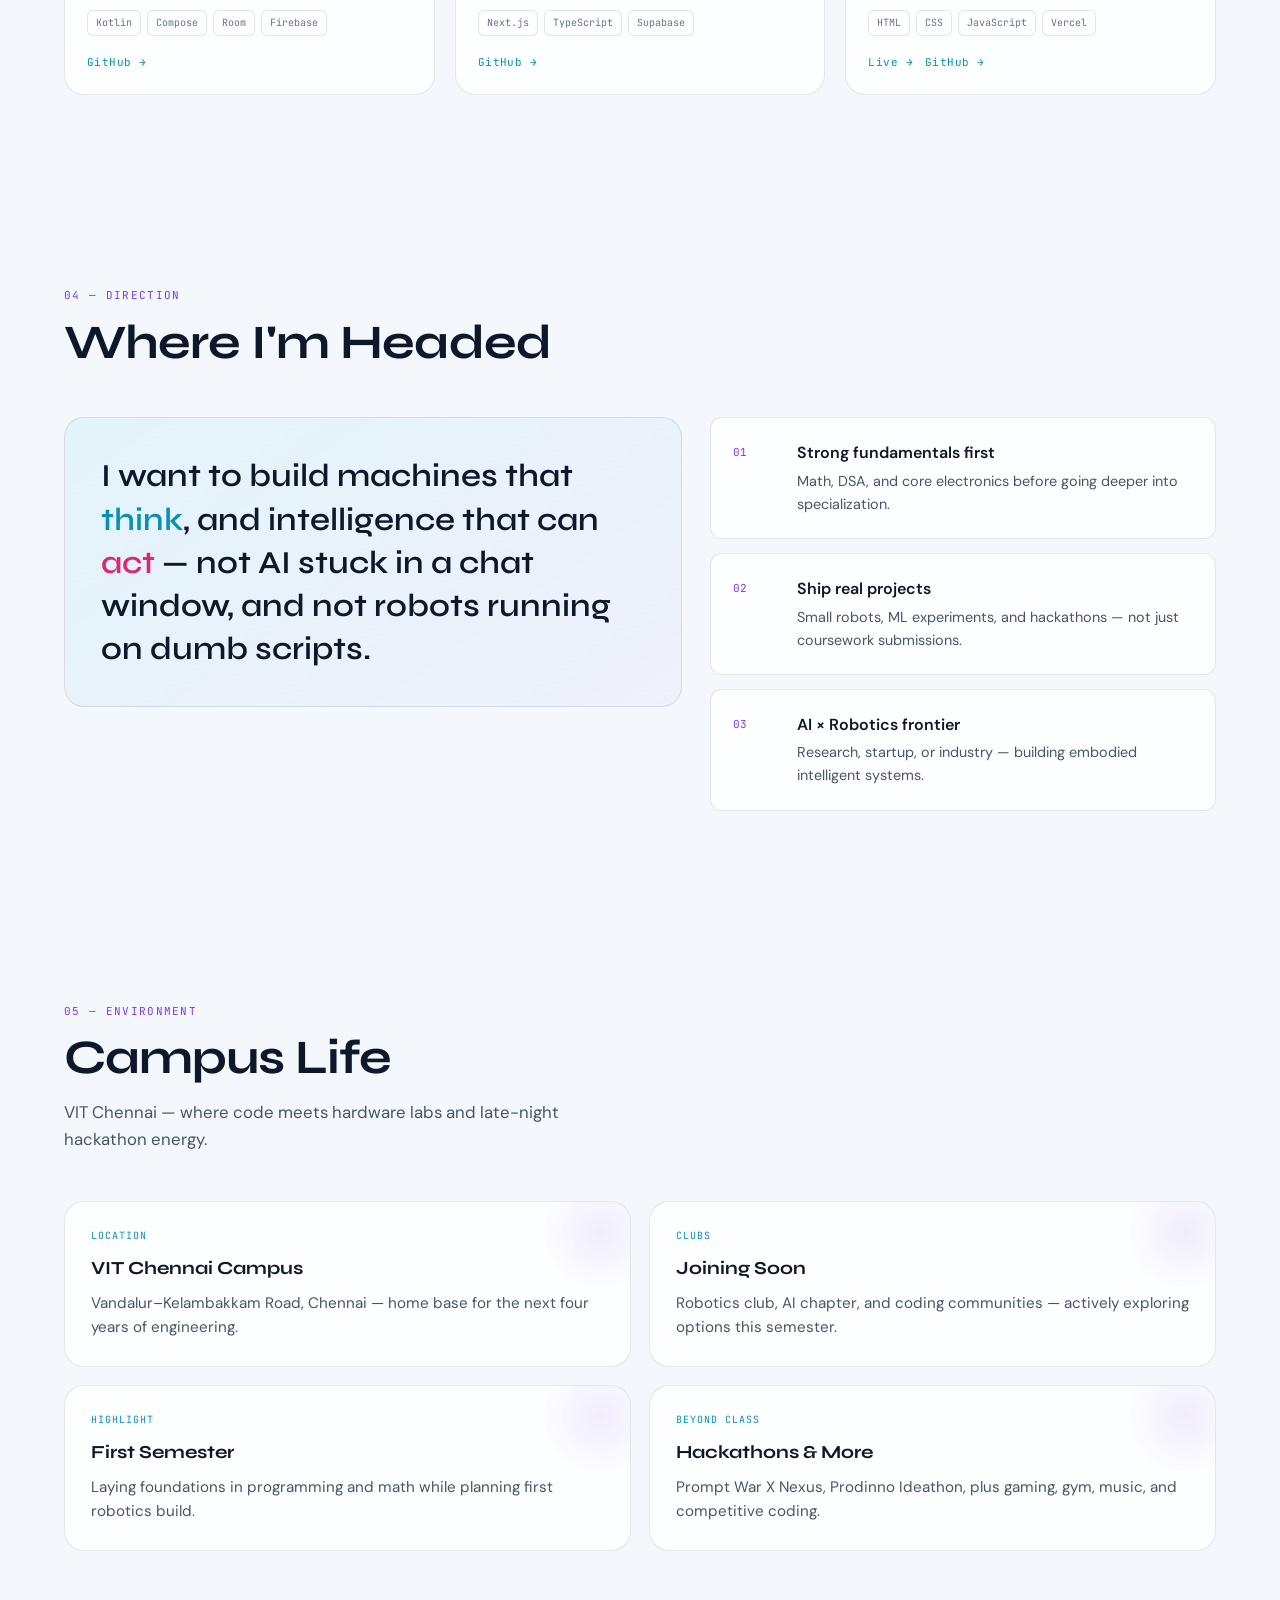
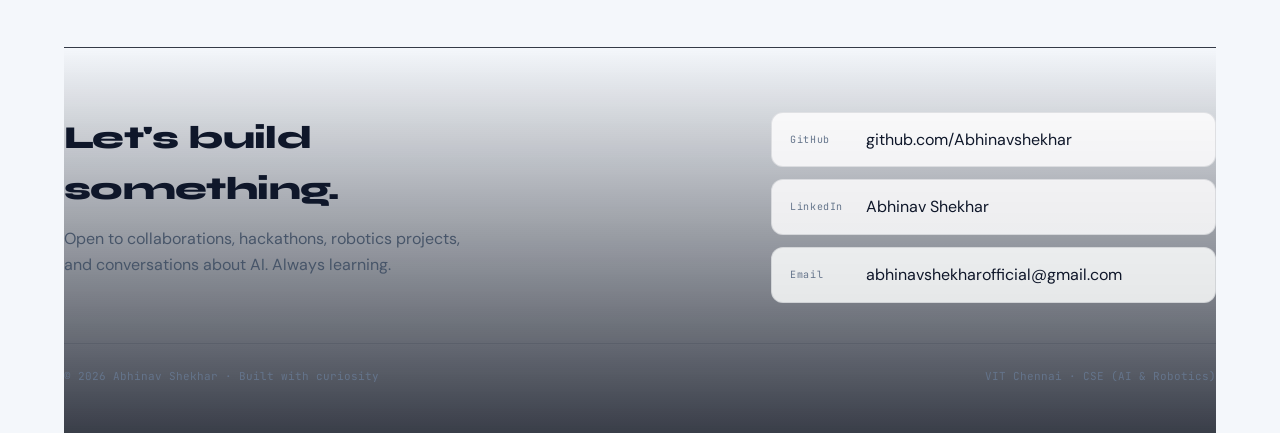
==== commit 4ffef4dd: "Add gallery and project image assets for portfolio placeholders Wire all referenced assets/gallery a" ====
--- a/index.html
+++ b/index.html
@@ -897,7 +897,7 @@
     <div class="gallery-deck reveal">
       <div class="deck-stage" id="deck-stage">
         <article class="deck-card" data-index="0">
-          <img src="assets/gallery/portrait.jpg" alt="Abhinav Shekhar portrait at Kota riverfront">
+          <img src="assets/gallery/portrait.jpg" alt="Abhinav Shekhar portrait at Kota riverfront" loading="lazy" decoding="async">
           <div class="deck-card-body">
             <div class="deck-card-tag">Portrait</div>
             <div class="deck-card-title">Abhinav Shekhar</div>
@@ -905,7 +905,7 @@
           </div>
         </article>
         <article class="deck-card" data-index="1">
-          <img src="assets/gallery/kota-balcony.jpg" alt="Kota riverfront with Chambal statue and bougainvillea">
+          <img src="assets/gallery/kota-balcony.jpg" alt="Kota riverfront with Chambal statue and bougainvillea" loading="lazy" decoding="async">
           <div class="deck-card-body">
             <div class="deck-card-tag">Travel</div>
             <div class="deck-card-title">Kota Riverfront</div>
@@ -913,7 +913,7 @@
           </div>
         </article>
         <article class="deck-card" data-index="2">
-          <img src="assets/gallery/dragon-statue.jpg" alt="Abhinav beside a metallic dragon statue">
+          <img src="assets/gallery/dragon-statue.jpg" alt="Abhinav beside a metallic dragon statue" loading="lazy" decoding="async">
           <div class="deck-card-body">
             <div class="deck-card-tag">Travel</div>
             <div class="deck-card-title">Dragon Statue</div>
@@ -921,7 +921,7 @@
           </div>
         </article>
         <article class="deck-card" data-index="3">
-          <img src="assets/projects/marauders-crisis-map.jpg" alt="VIT Chennai campus emergency command center mockup">
+          <img src="assets/projects/marauders-crisis-map.jpg" alt="VIT Chennai campus emergency command center mockup" loading="lazy" decoding="async">
           <div class="deck-card-body">
             <div class="deck-card-tag">Ideathon</div>
             <div class="deck-card-title">Marauder's Crisis Map</div>
@@ -929,7 +929,7 @@
           </div>
         </article>
         <article class="deck-card" data-index="4">
-          <img src="assets/projects/vaayu.jpg" alt="VAAYU Chennai smart transit civic dashboard">
+          <img src="assets/projects/vaayu.jpg" alt="VAAYU Chennai smart transit civic dashboard" loading="lazy" decoding="async">
           <div class="deck-card-body">
             <div class="deck-card-tag">Hackathon</div>
             <div class="deck-card-title">VAAYU · MTC Companion+</div>
@@ -937,7 +937,7 @@
           </div>
         </article>
         <article class="deck-card" data-index="5">
-          <img src="assets/gallery/kota-flowers.jpg" alt="Abhinav at Kota with pink bougainvillea">
+          <img src="assets/gallery/kota-flowers.jpg" alt="Abhinav at Kota with pink bougainvillea" loading="lazy" decoding="async">
           <div class="deck-card-body">
             <div class="deck-card-tag">Roots</div>
             <div class="deck-card-title">Samastipur → Chennai</div>
@@ -1113,7 +1113,7 @@
     <div class="projects-grid" id="projects-grid">
       <article class="project-card featured reveal" data-category="web ai systems">
         <div class="project-thumb">
-          <img src="assets/projects/marauders-crisis-map.jpg" alt="Marauder's Crisis Map — VIT campus emergency command center">
+          <img src="assets/projects/marauders-crisis-map.jpg" alt="Marauder's Crisis Map — VIT campus emergency command center" loading="lazy" decoding="async">
           <span class="project-status status-live">Live on Vercel</span>
         </div>
         <div class="project-body">
@@ -1132,7 +1132,7 @@
 
       <article class="project-card reveal reveal-delay-1" data-category="web systems">
         <div class="project-thumb">
-          <img src="assets/projects/vaayu.jpg" alt="MTC Companion+ Chennai transit map">
+          <img src="assets/projects/mtc-companion.jpg" alt="MTC Companion+ Chennai transit map" loading="lazy" decoding="async">
           <span class="project-status status-live">Live on Vercel</span>
         </div>
         <div class="project-body">
@@ -1151,7 +1151,7 @@
 
       <article class="project-card reveal reveal-delay-2" data-category="web ai systems">
         <div class="project-thumb">
-          <img src="assets/projects/vaayu.jpg" alt="VAAYU Chennai Smart Transit civic dashboard">
+          <img src="assets/projects/vaayu.jpg" alt="VAAYU Chennai Smart Transit civic dashboard" loading="lazy" decoding="async">
           <span class="project-status status-live">GitHub</span>
         </div>
         <div class="project-body">
@@ -1169,7 +1169,7 @@
 
       <article class="project-card reveal" data-category="ai web systems">
         <div class="project-thumb">
-          <img src="assets/projects/portfolio.jpg" alt="AstraOS student AI operating system concept">
+          <img src="assets/projects/portfolio.jpg" alt="AstraOS student AI operating system concept" loading="lazy" decoding="async">
           <span class="project-status status-build">GitHub</span>
         </div>
         <div class="project-body">
@@ -1187,7 +1187,7 @@
 
       <article class="project-card reveal reveal-delay-1" data-category="web systems">
         <div class="project-thumb">
-          <img src="assets/projects/farmer-portal.jpg" alt="Farmer Registration Portal for Suminter India">
+          <img src="assets/projects/farmer-portal.jpg" alt="Farmer Registration Portal for Suminter India" loading="lazy" decoding="async">
           <span class="project-status status-live">Live on Pages</span>
         </div>
         <div class="project-body">
@@ -1206,7 +1206,7 @@
 
       <article class="project-card reveal reveal-delay-2" data-category="mobile systems">
         <div class="project-thumb">
-          <img src="assets/projects/farmer-survey.jpg" alt="Farmer Survey App Android interface">
+          <img src="assets/projects/farmer-survey.jpg" alt="Farmer Survey App Android interface" loading="lazy" decoding="async">
           <span class="project-status status-live">GitHub</span>
         </div>
         <div class="project-body">
@@ -1224,7 +1224,7 @@
 
       <article class="project-card reveal" data-category="web systems">
         <div class="project-thumb">
-          <img src="assets/projects/farmer-portal.jpg" alt="S-Data field data collection portal">
+          <img src="assets/projects/farmer-portal.jpg" alt="S-Data field data collection portal" loading="lazy" decoding="async">
           <span class="project-status status-build">GitHub</span>
         </div>
         <div class="project-body">
@@ -1242,7 +1242,7 @@
 
       <article class="project-card reveal reveal-delay-1" data-category="web">
         <div class="project-thumb">
-          <img src="assets/projects/portfolio.jpg" alt="Personal portfolio site on monitor mockup">
+          <img src="assets/projects/portfolio.jpg" alt="Personal portfolio site on monitor mockup" loading="lazy" decoding="async">
           <span class="project-status status-live">Live on Vercel</span>
         </div>
         <div class="project-body">
@@ -1323,11 +1323,6 @@
         <div class="campus-label">Beyond Class</div>
         <div class="campus-title">Hackathons & More</div>
         <div class="campus-body">Prompt War X Nexus, Prodinno Ideathon, plus gaming, gym, music, and competitive coding.</div>
-      </div>
-      <div class="campus-card reveal">
-        <div class="campus-label">F Block Hostel</div>
-        <div class="campus-title">Event poster templates</div>
-        <div class="campus-body">Onam, Diwali, Holi, freshers, sports, and more — print-ready A4 posters for F Block nights. <a href="fblock-events/poster.html" style="color:var(--cyan)">Open the builder →</a></div>
       </div>
     </div>
   </section>
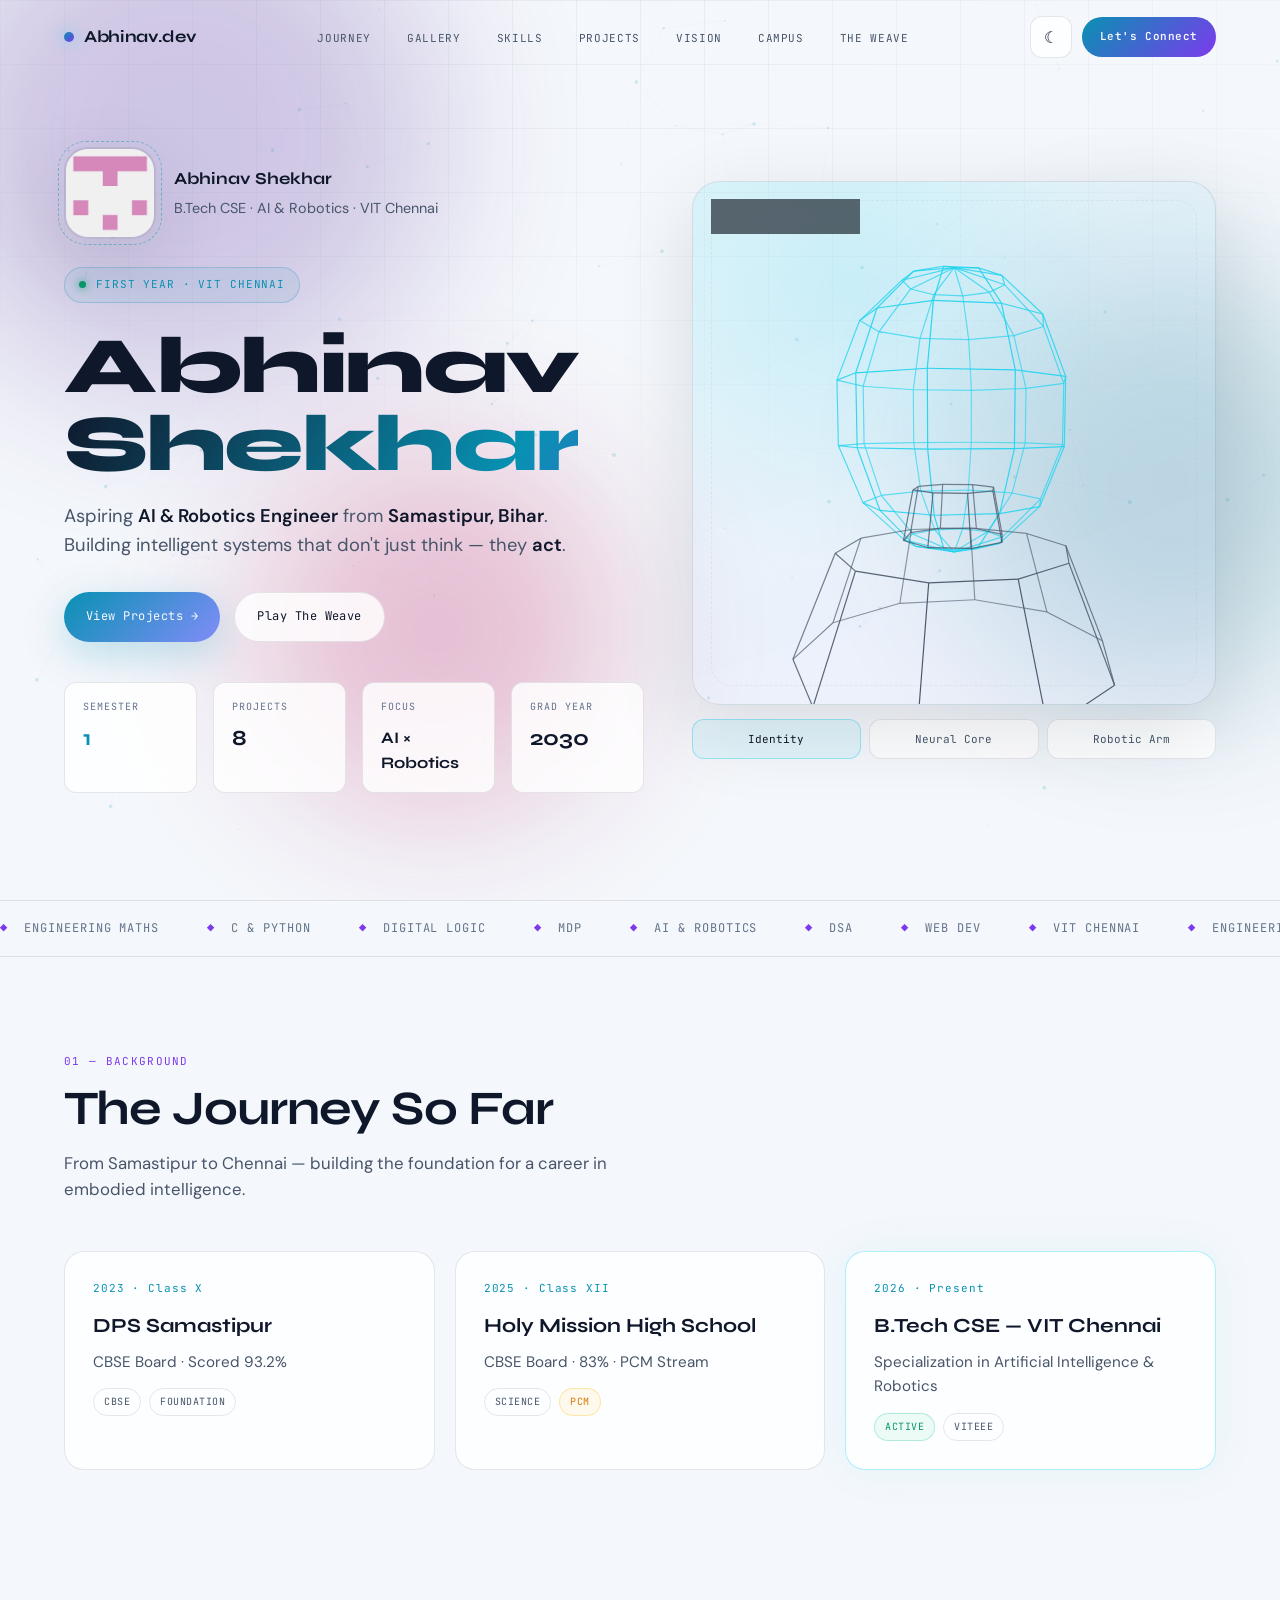
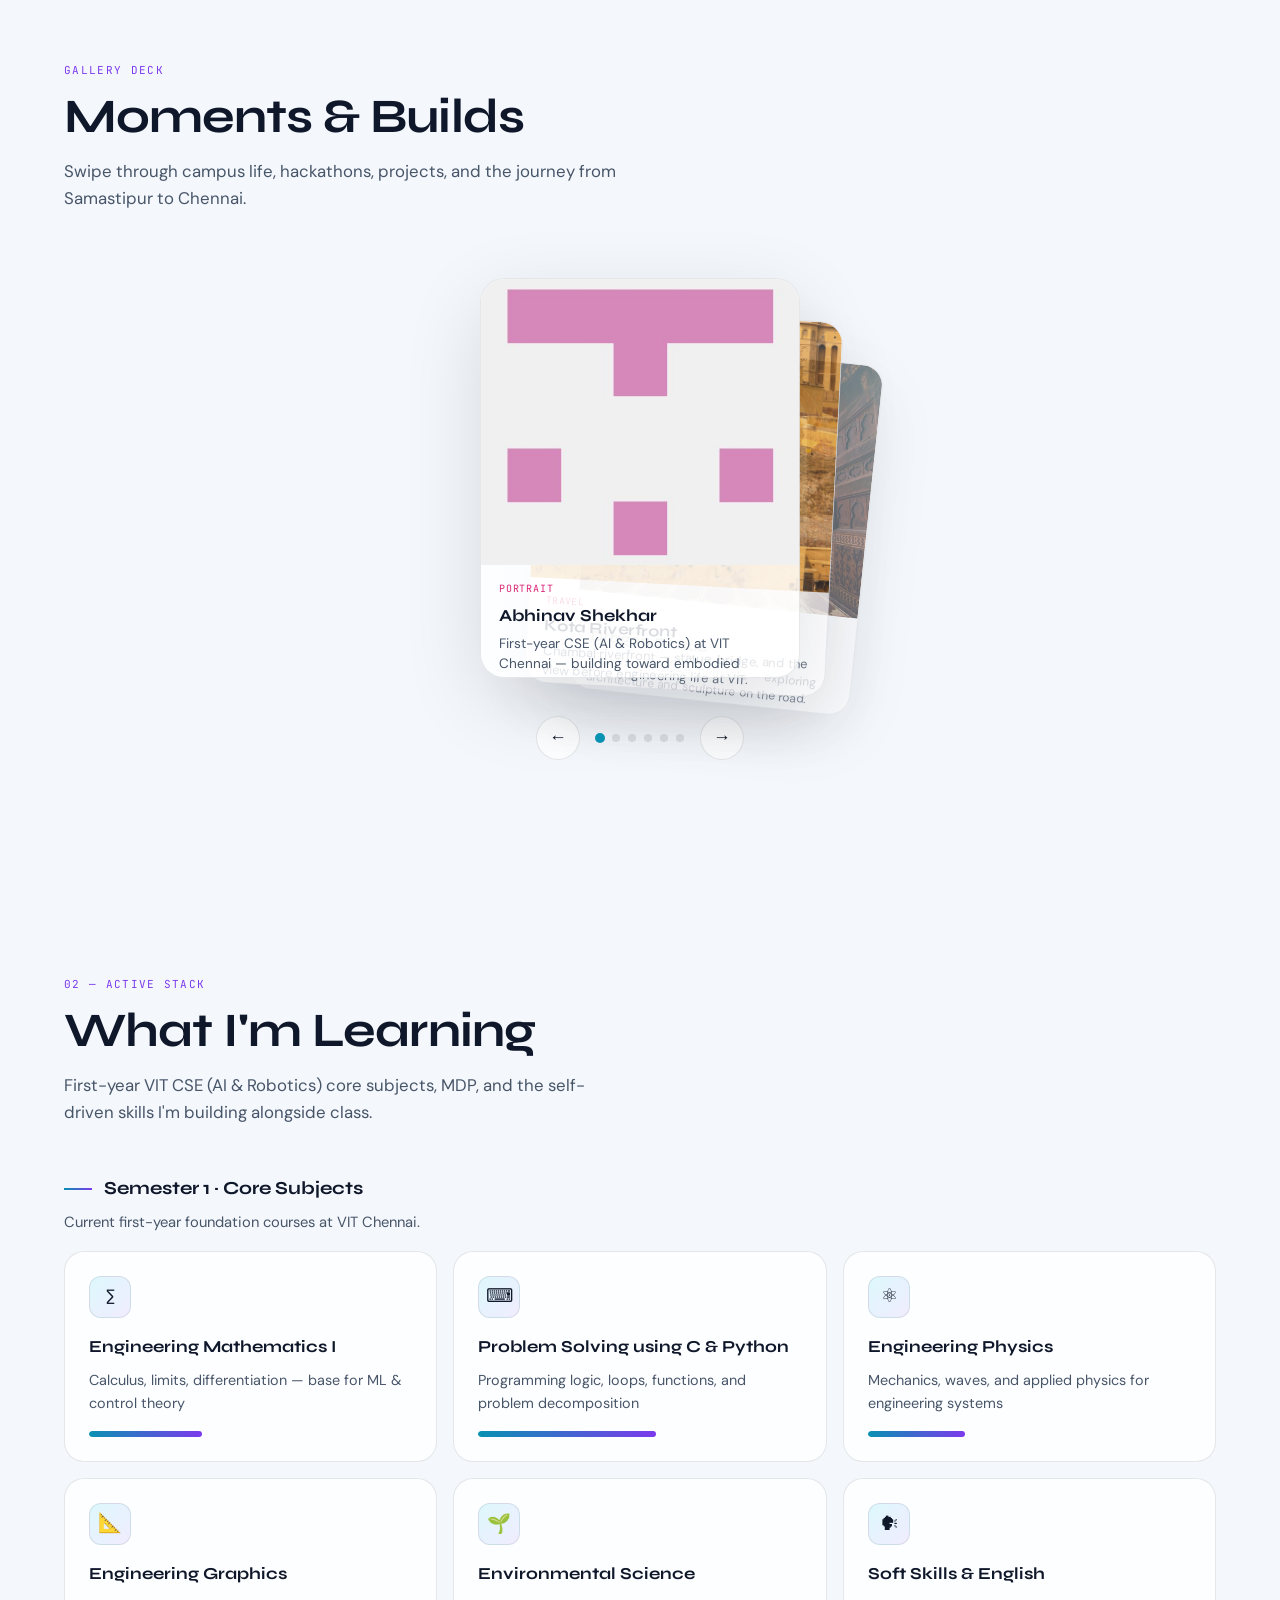
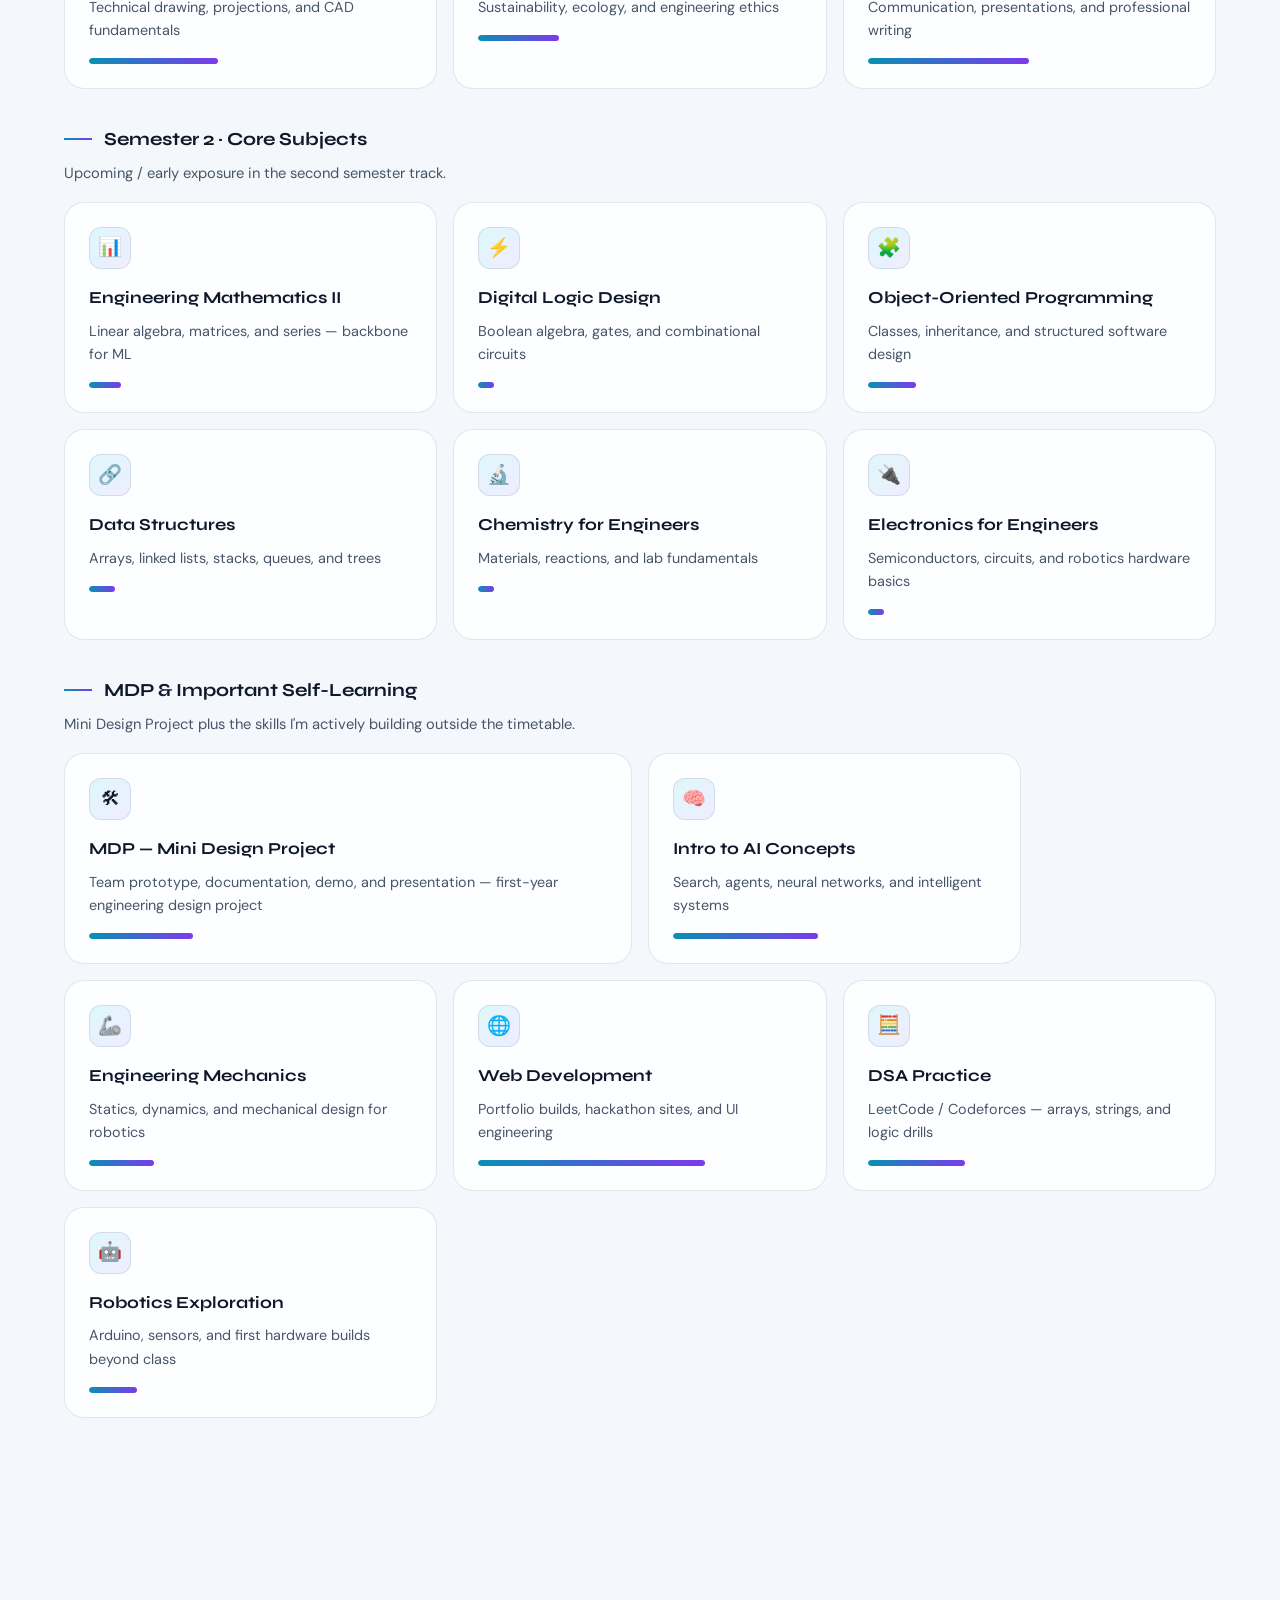
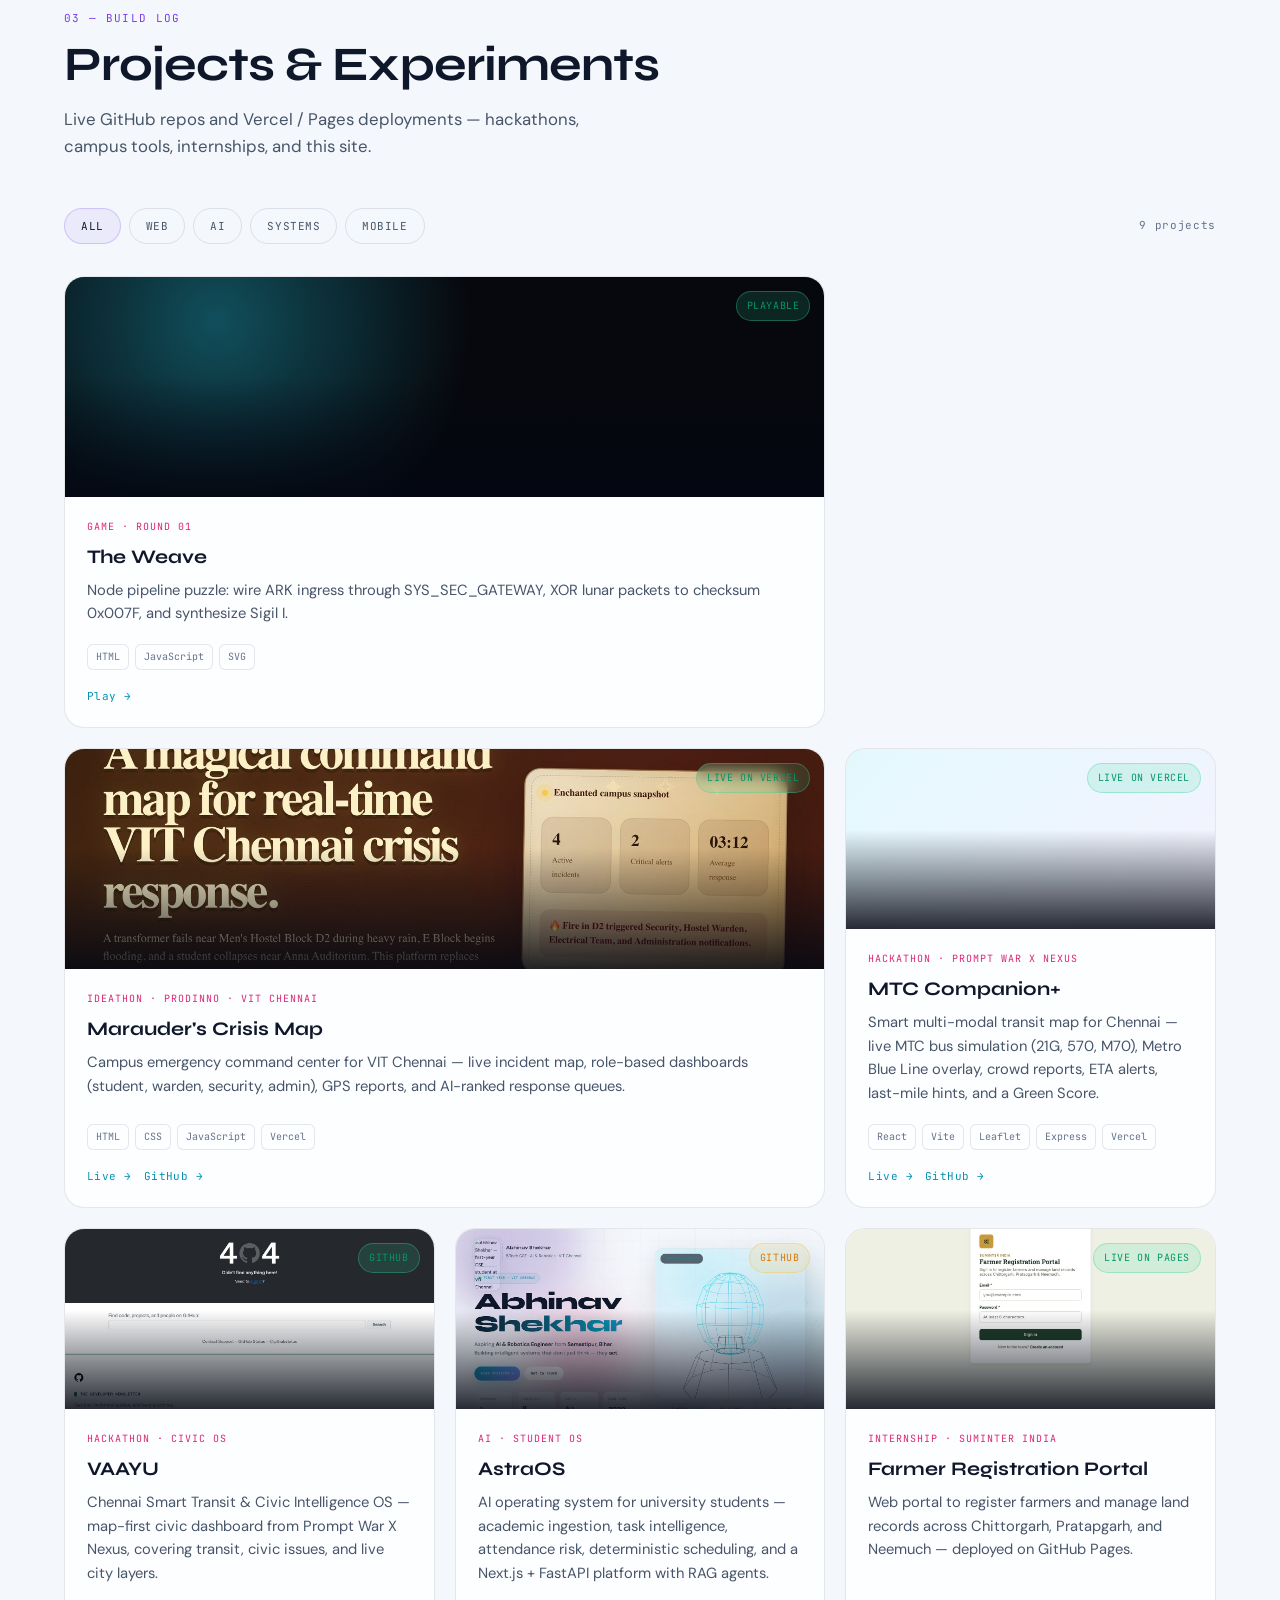
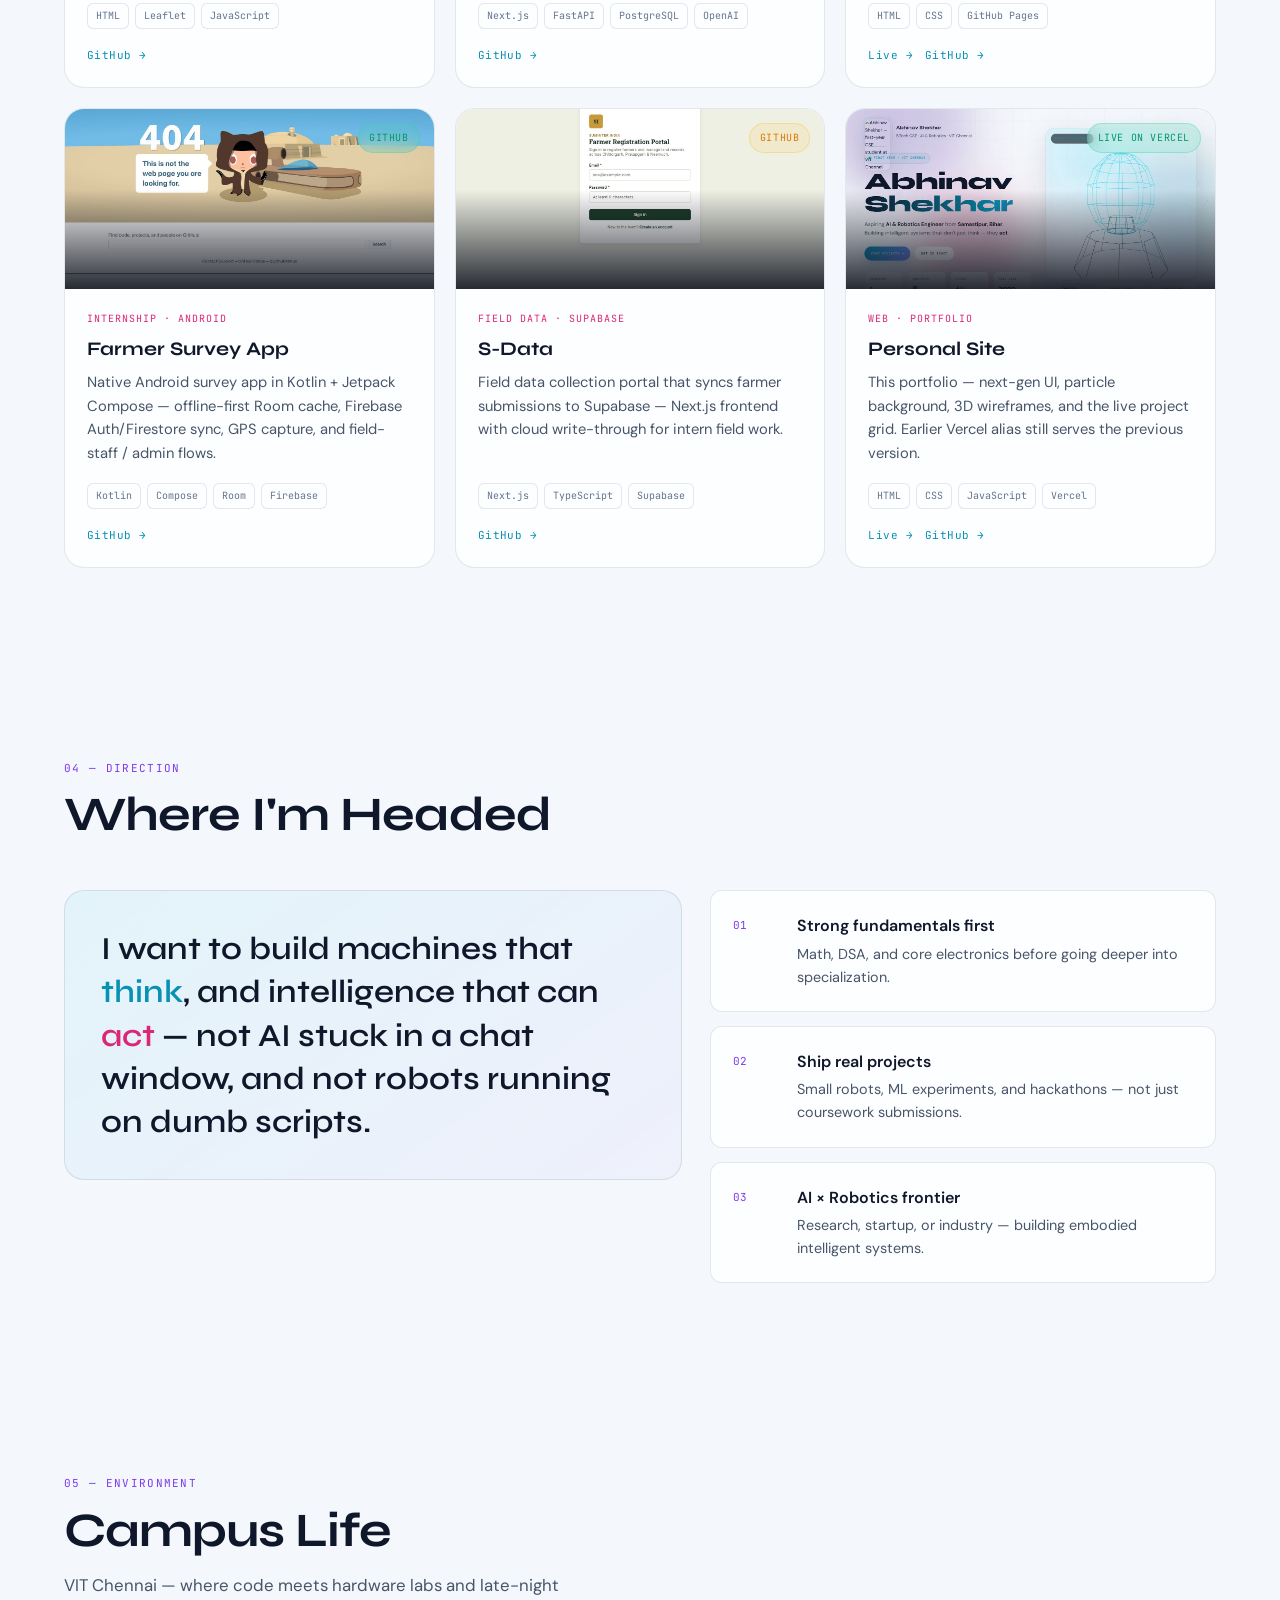
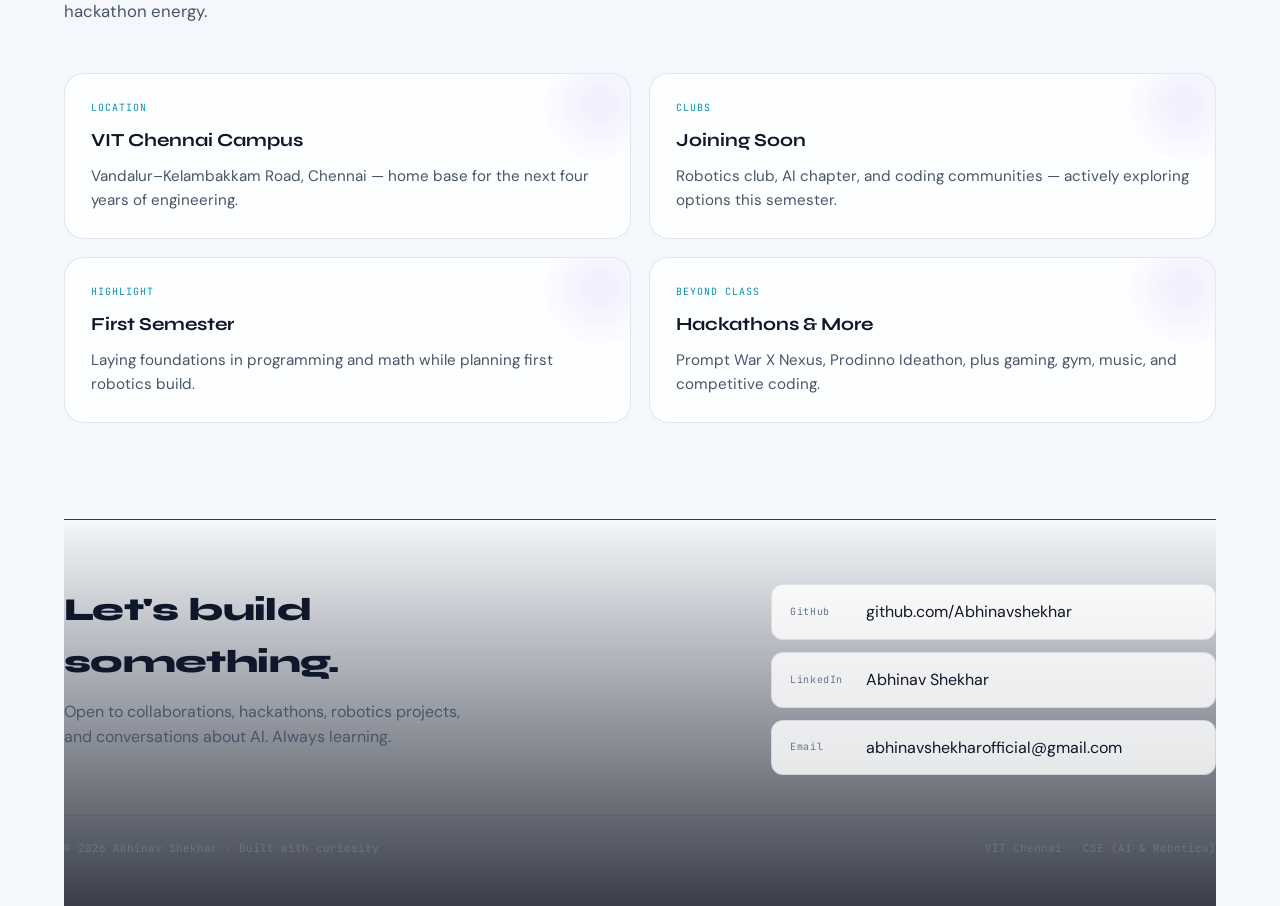
==== commit f096c5da: "Add playable Round 1 of The Weave pipeline puzzle Ship a node-based ARK ingress puzzle (filter, XOR," ====
--- a/index.html
+++ b/index.html
@@ -766,6 +766,7 @@
       <li><a href="#projects">Projects</a></li>
       <li><a href="#ambitions">Vision</a></li>
       <li><a href="#campus">Campus</a></li>
+      <li><a href="weave.html">The Weave</a></li>
     </ul>
     <div class="nav-actions">
       <button class="theme-toggle" id="theme-toggle" type="button" aria-label="Toggle dark and light mode">
@@ -801,7 +802,7 @@
       </p>
       <div class="hero-actions reveal reveal-delay-2">
         <a class="btn btn-primary" href="#projects">View Projects →</a>
-        <a class="btn btn-ghost" href="#contact">Get in Touch</a>
+        <a class="btn btn-ghost" href="weave.html">Play The Weave</a>
       </div>
       <div class="hero-metrics reveal reveal-delay-3">
         <div class="metric">
@@ -1107,10 +1108,26 @@
         <button class="filter-btn" data-filter="systems">Systems</button>
         <button class="filter-btn" data-filter="mobile">Mobile</button>
       </div>
-      <div class="project-count"><span id="project-visible-count">8</span> projects</div>
+      <div class="project-count"><span id="project-visible-count">9</span> projects</div>
     </div>
 
     <div class="projects-grid" id="projects-grid">
+      <article class="project-card featured reveal" data-category="web systems">
+        <div class="project-thumb" style="background:radial-gradient(circle at 20% 20%,rgba(34,211,238,.35),transparent 40%),#07080d;min-height:160px;display:flex;align-items:flex-end;padding:16px;">
+          <span class="project-status status-live">Playable</span>
+        </div>
+        <div class="project-body">
+          <div class="project-cat">Game · Round 01</div>
+          <h3 class="project-title">The Weave</h3>
+          <p class="project-desc">Node pipeline puzzle: wire ARK ingress through SYS_SEC_GATEWAY, XOR lunar packets to checksum 0x007F, and synthesize Sigil I.</p>
+          <div class="project-stack">
+            <span class="stack-pill">HTML</span><span class="stack-pill">JavaScript</span><span class="stack-pill">SVG</span>
+          </div>
+          <div class="project-links">
+            <a class="project-link" href="weave.html">Play →</a>
+          </div>
+        </div>
+      </article>
       <article class="project-card featured reveal" data-category="web ai systems">
         <div class="project-thumb">
           <img src="assets/projects/marauders-crisis-map.jpg" alt="Marauder's Crisis Map — VIT campus emergency command center" loading="lazy" decoding="async">
